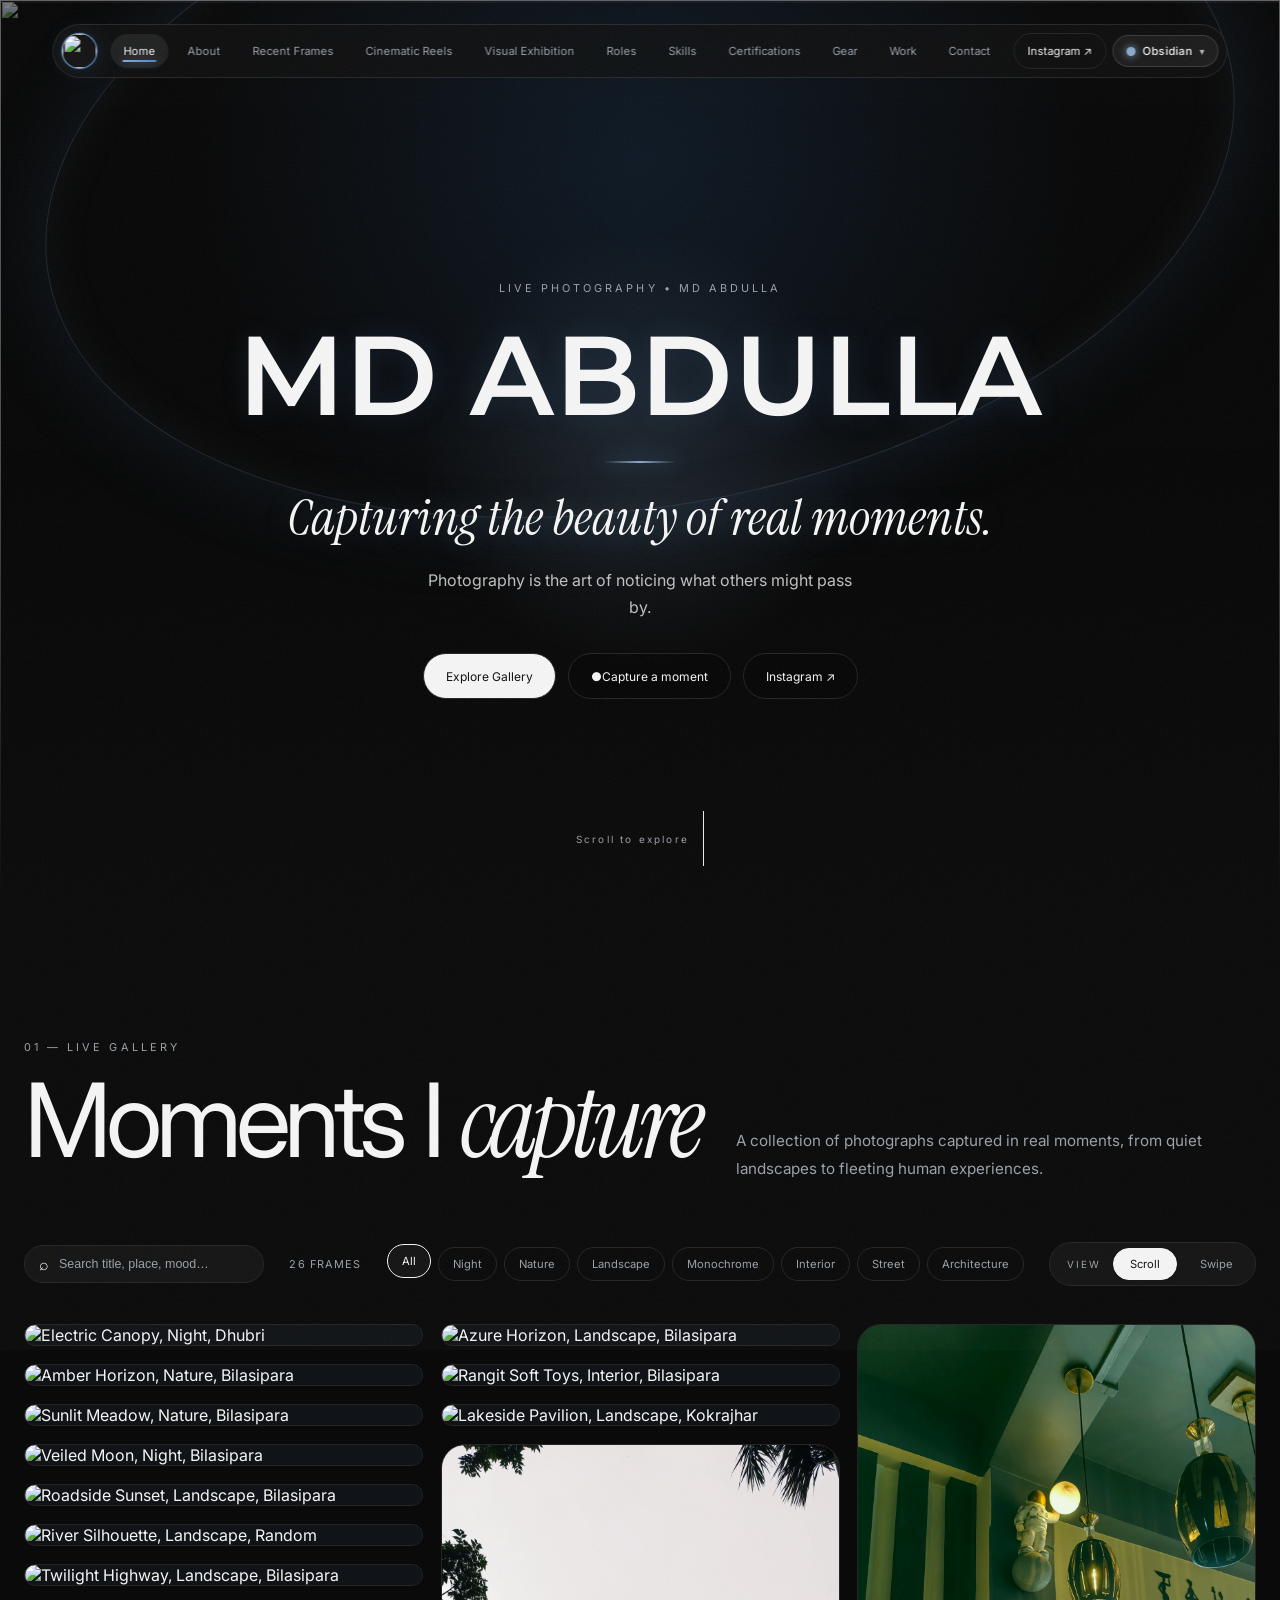
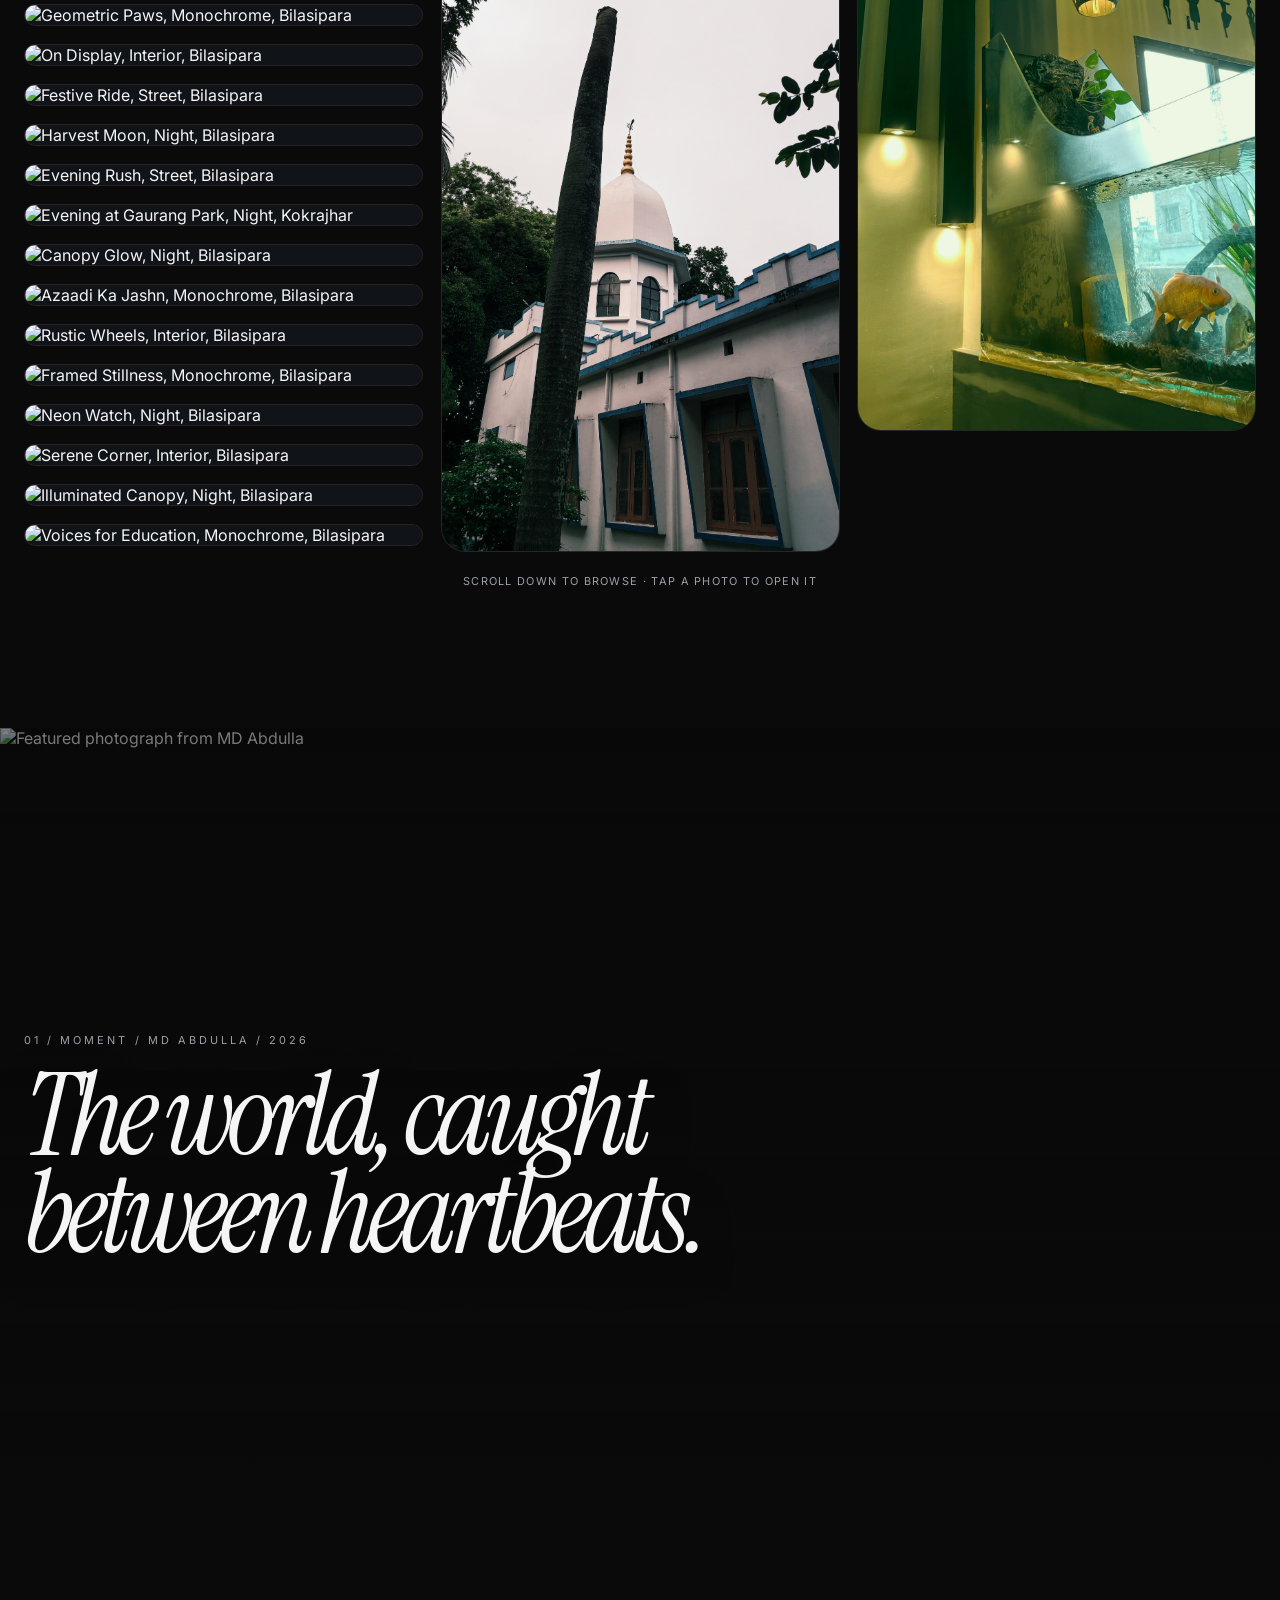
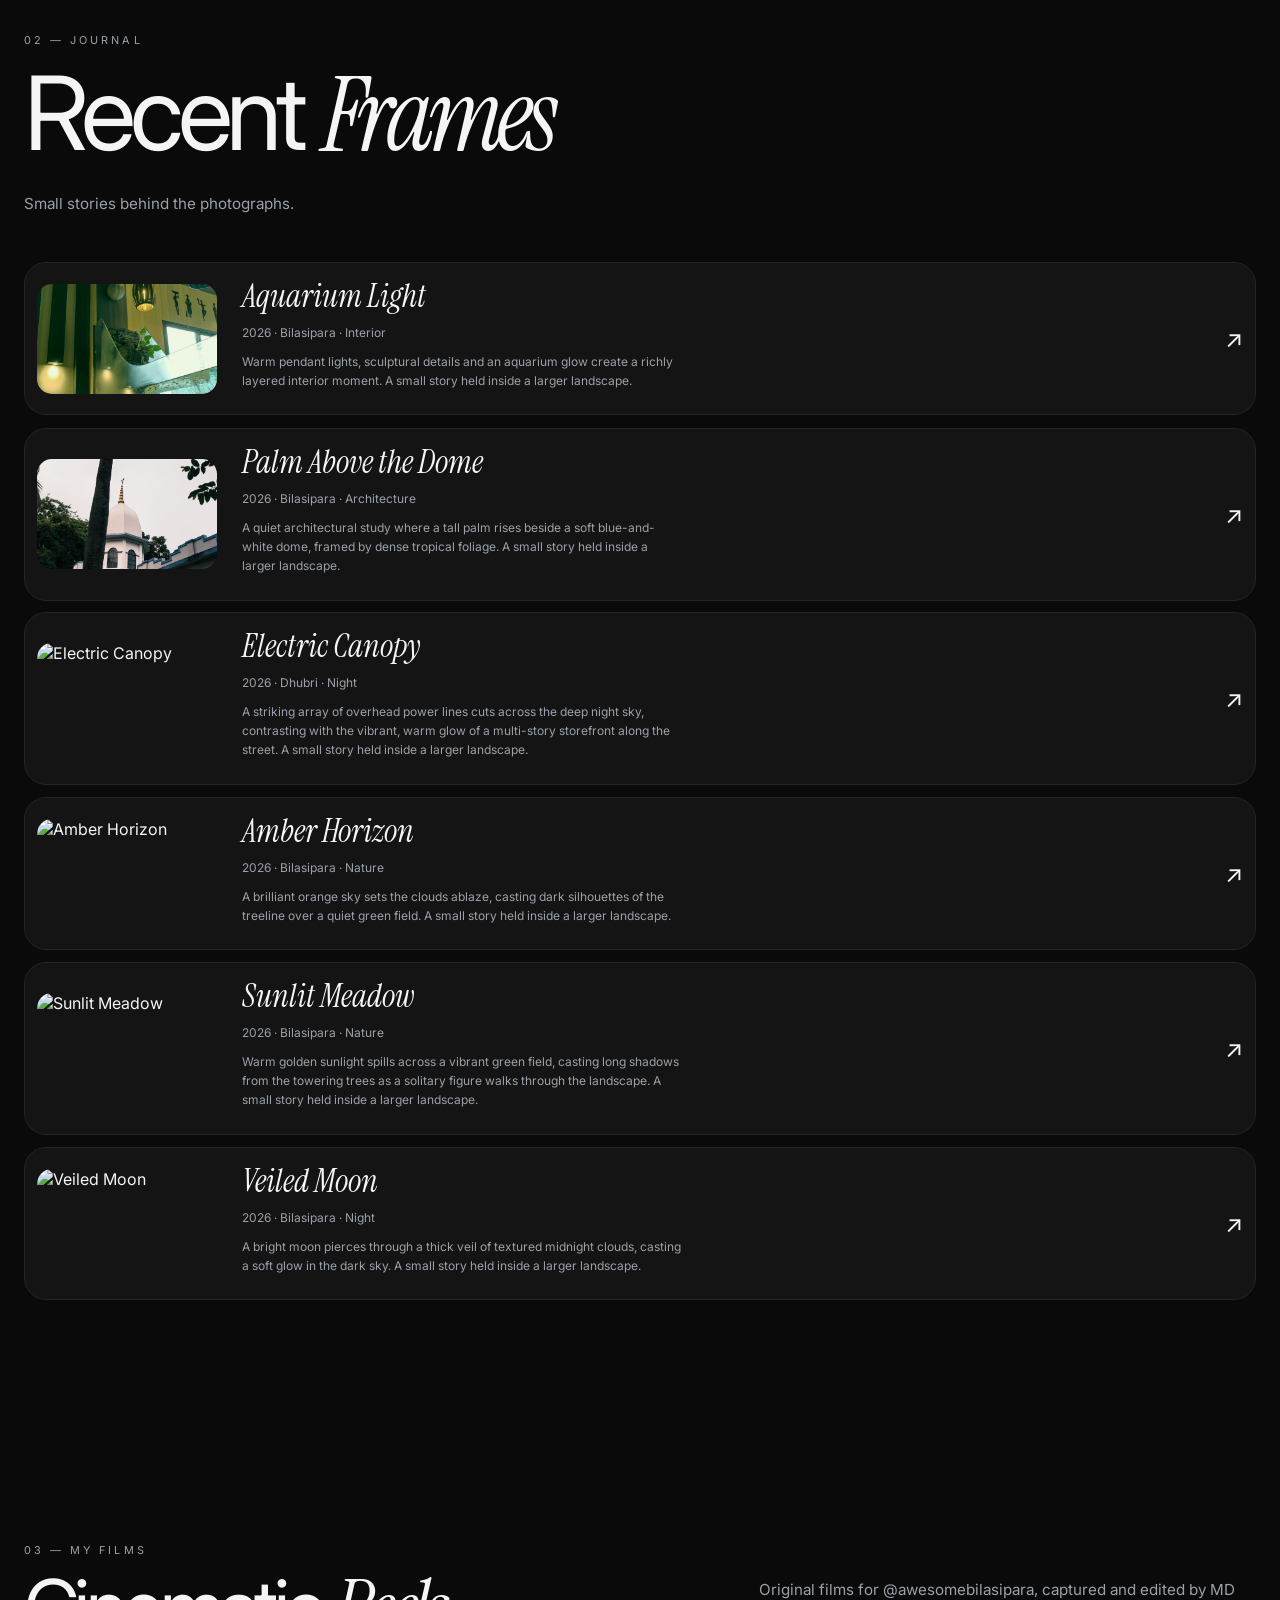
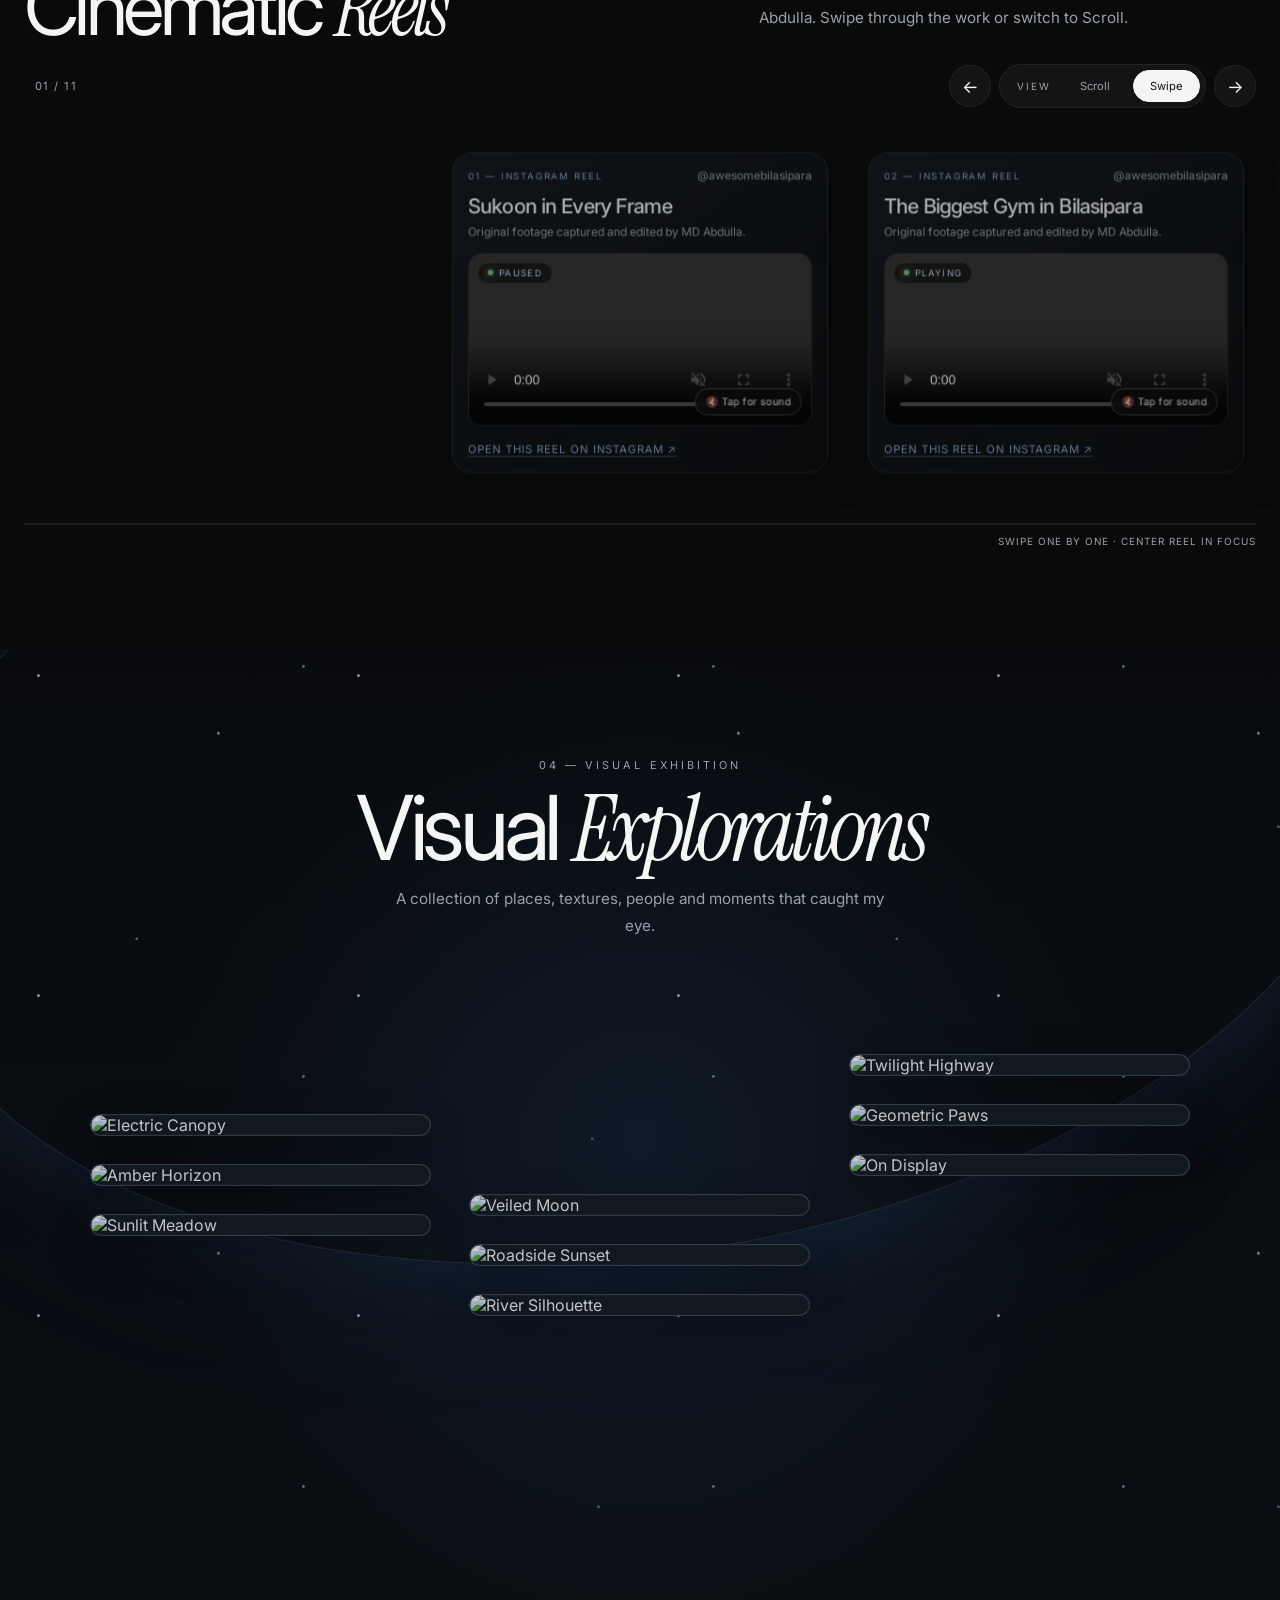
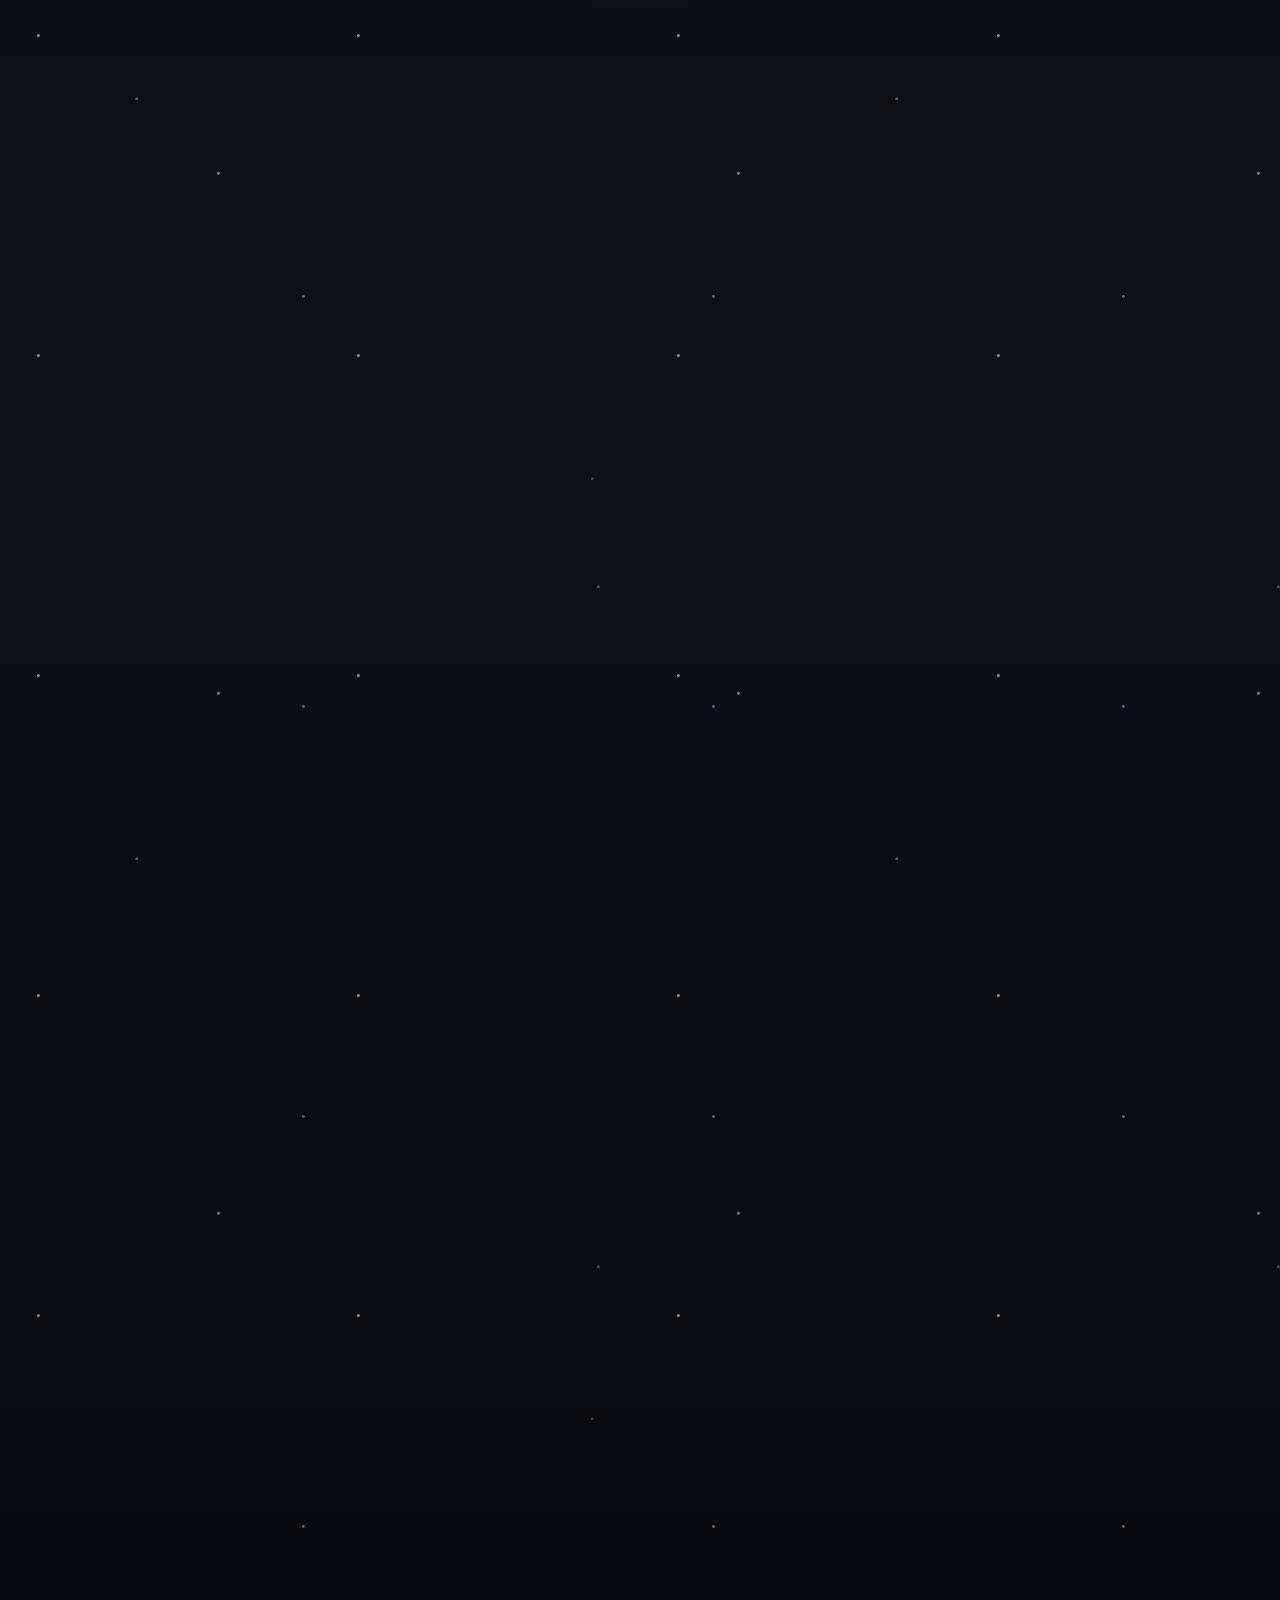
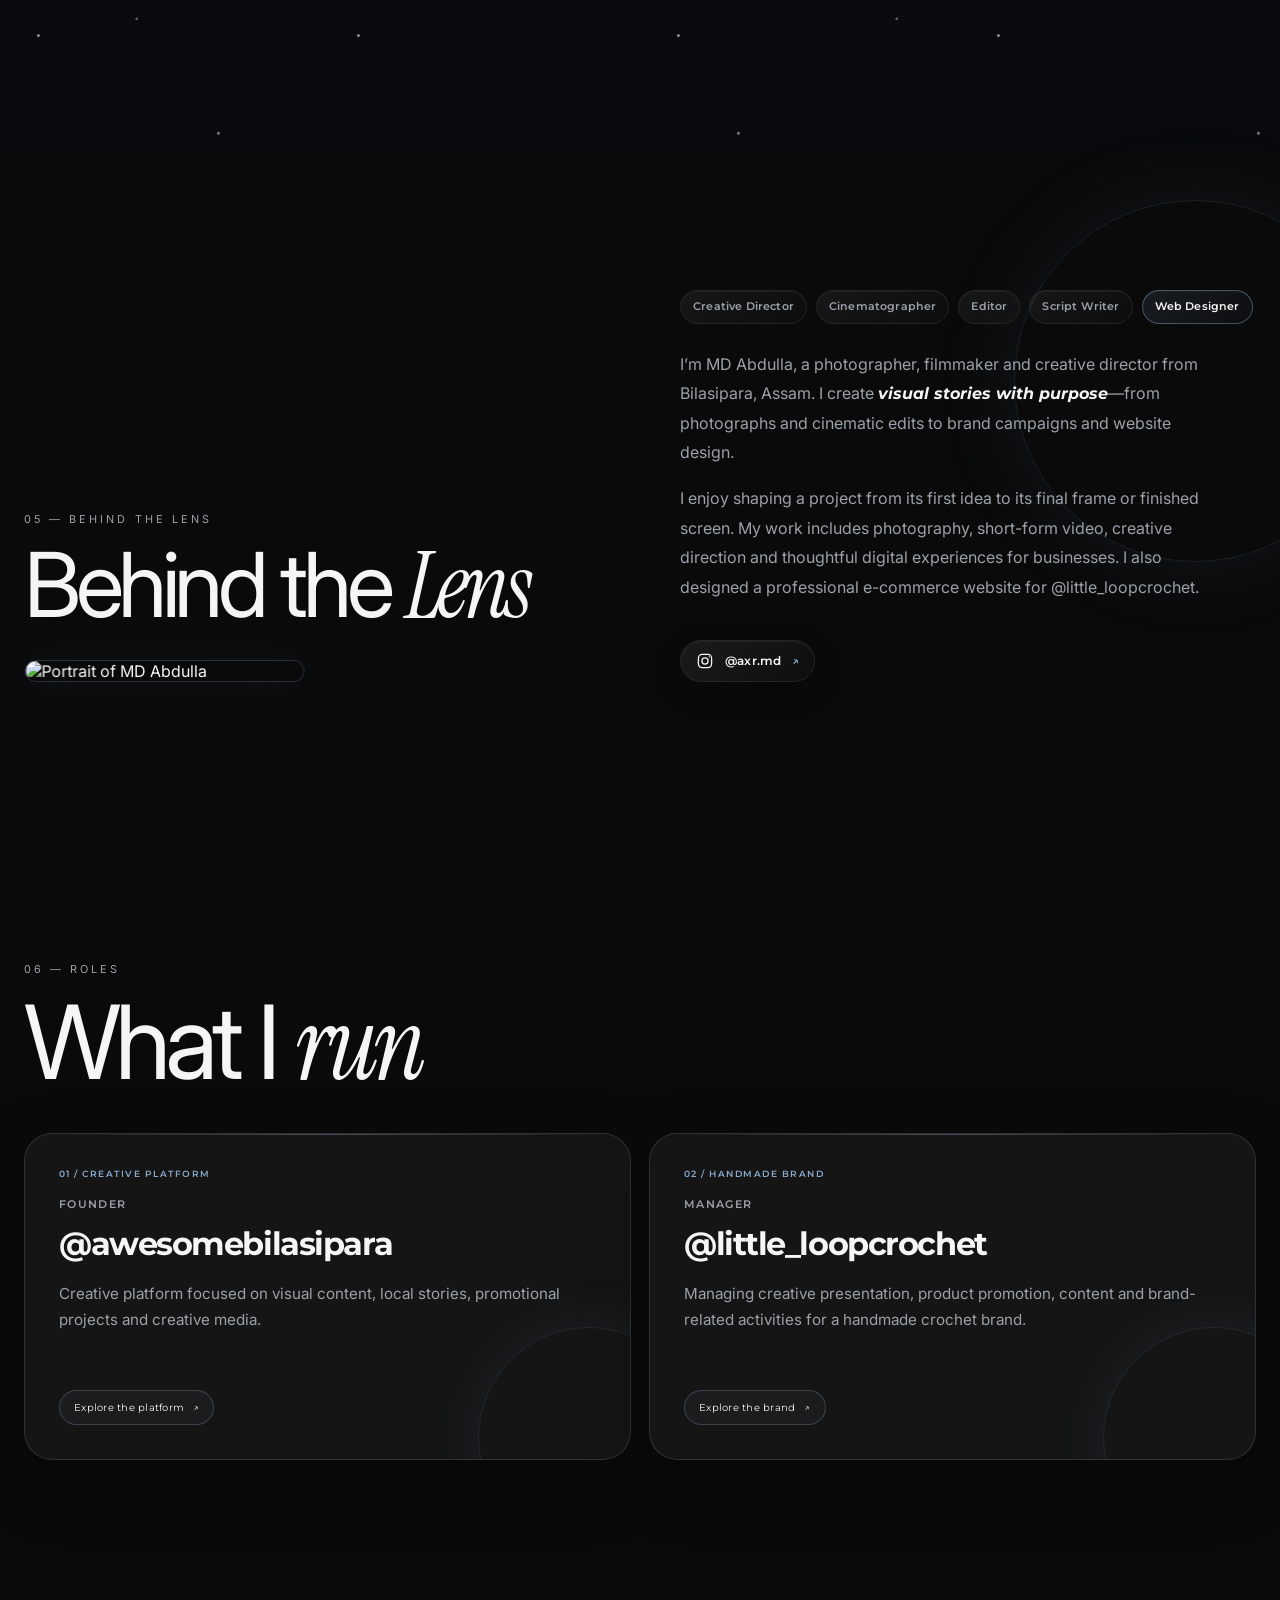
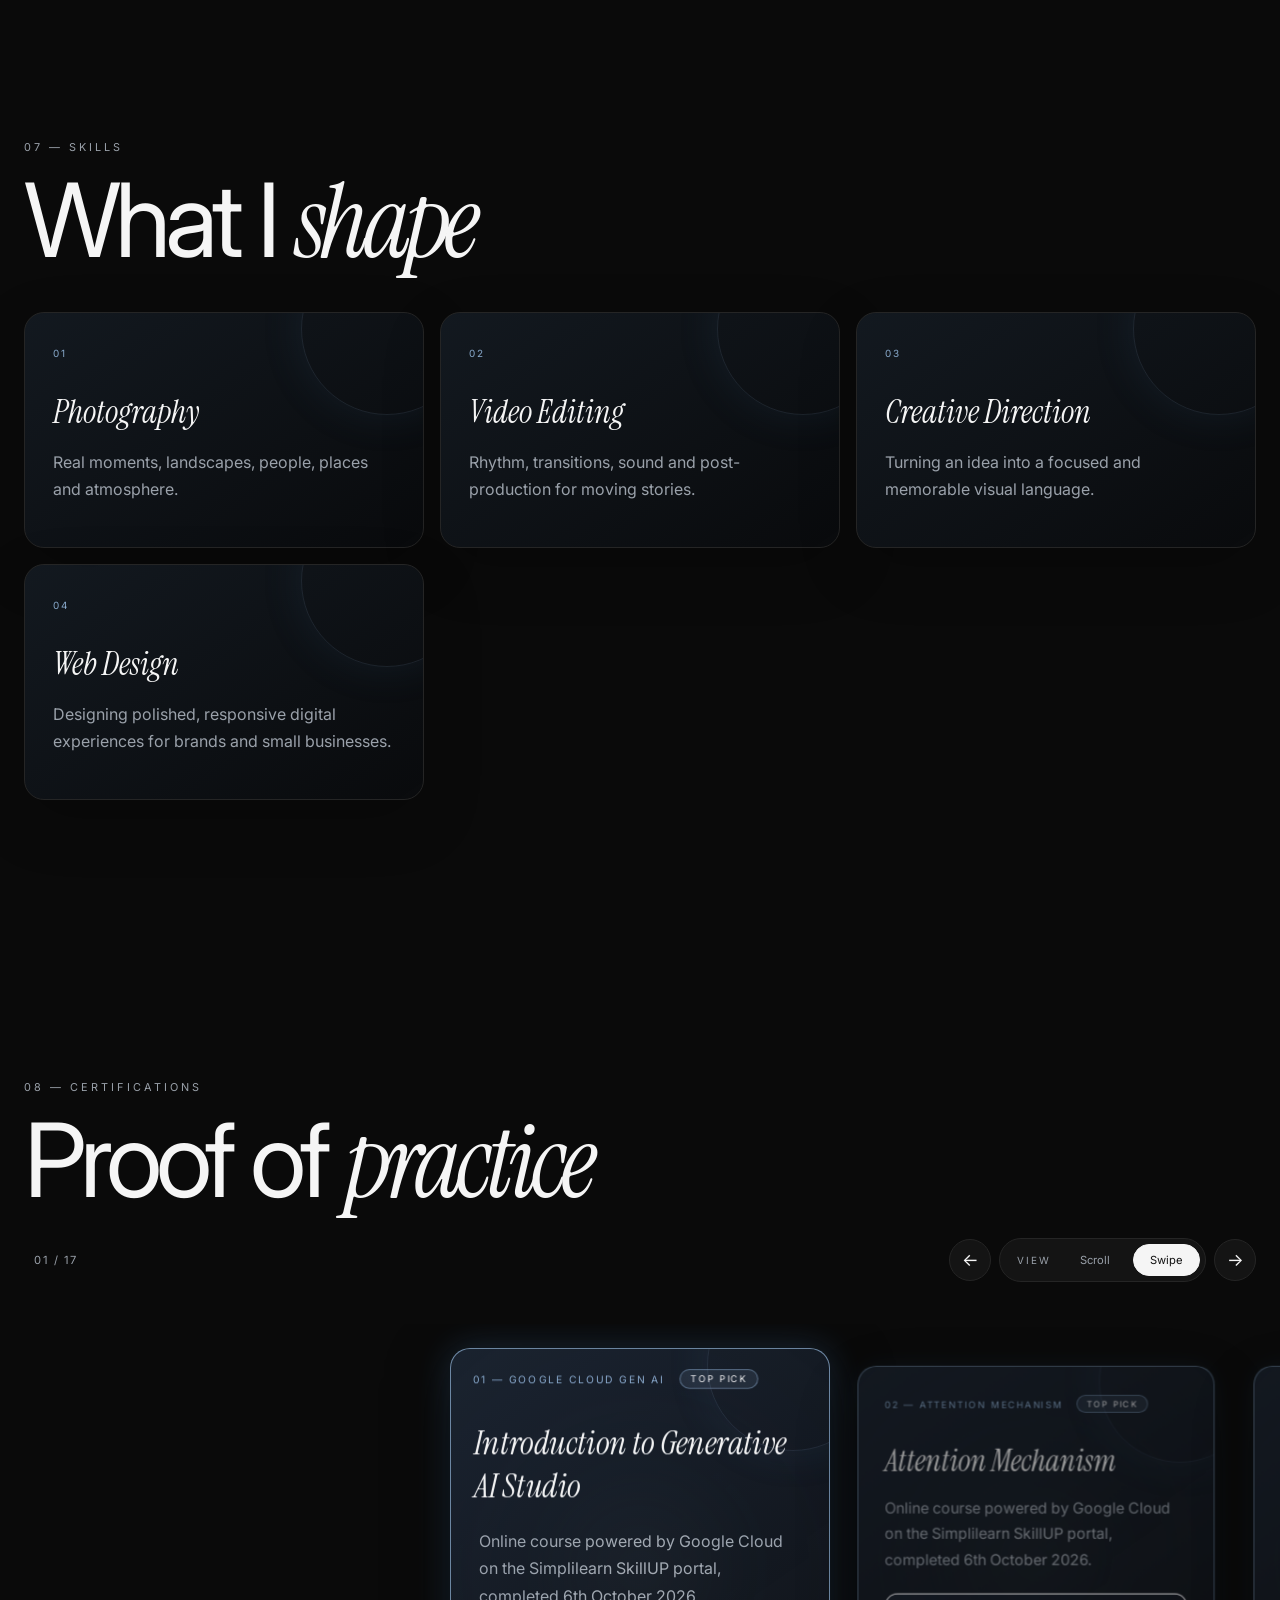
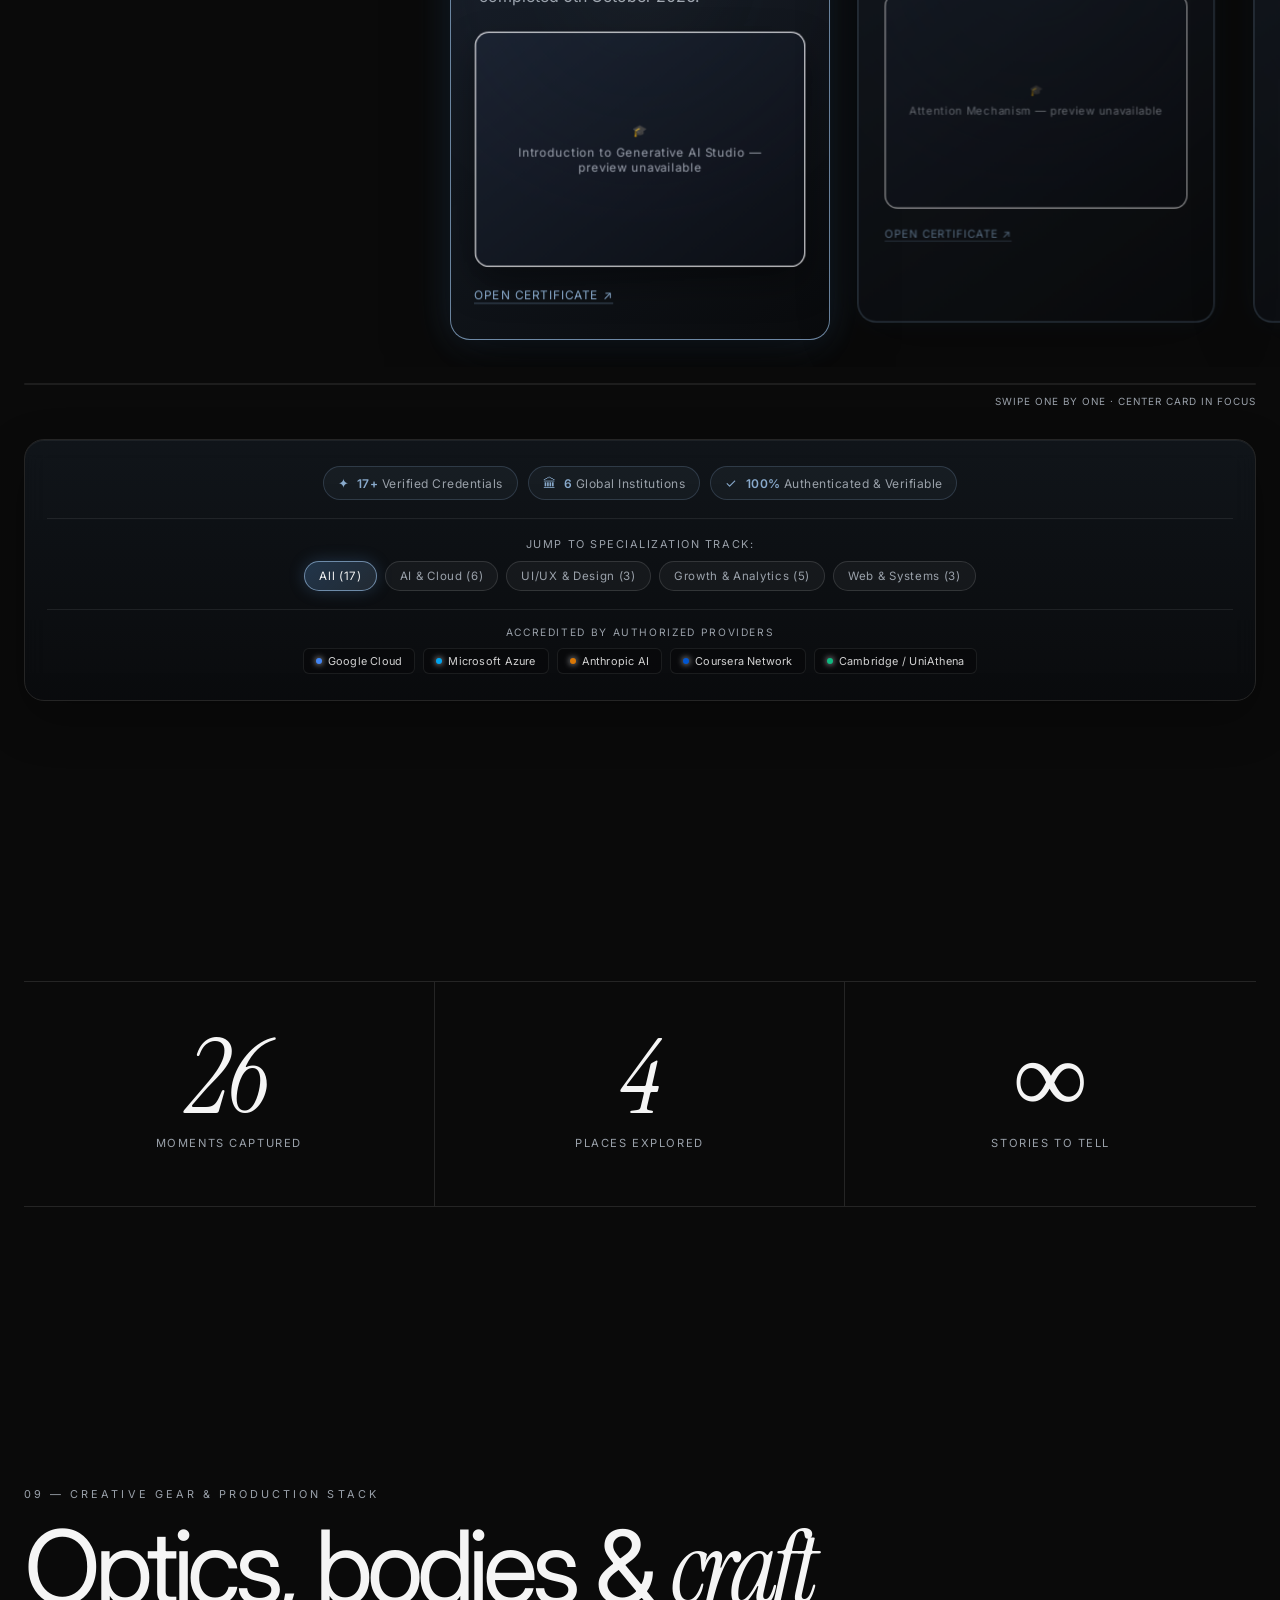
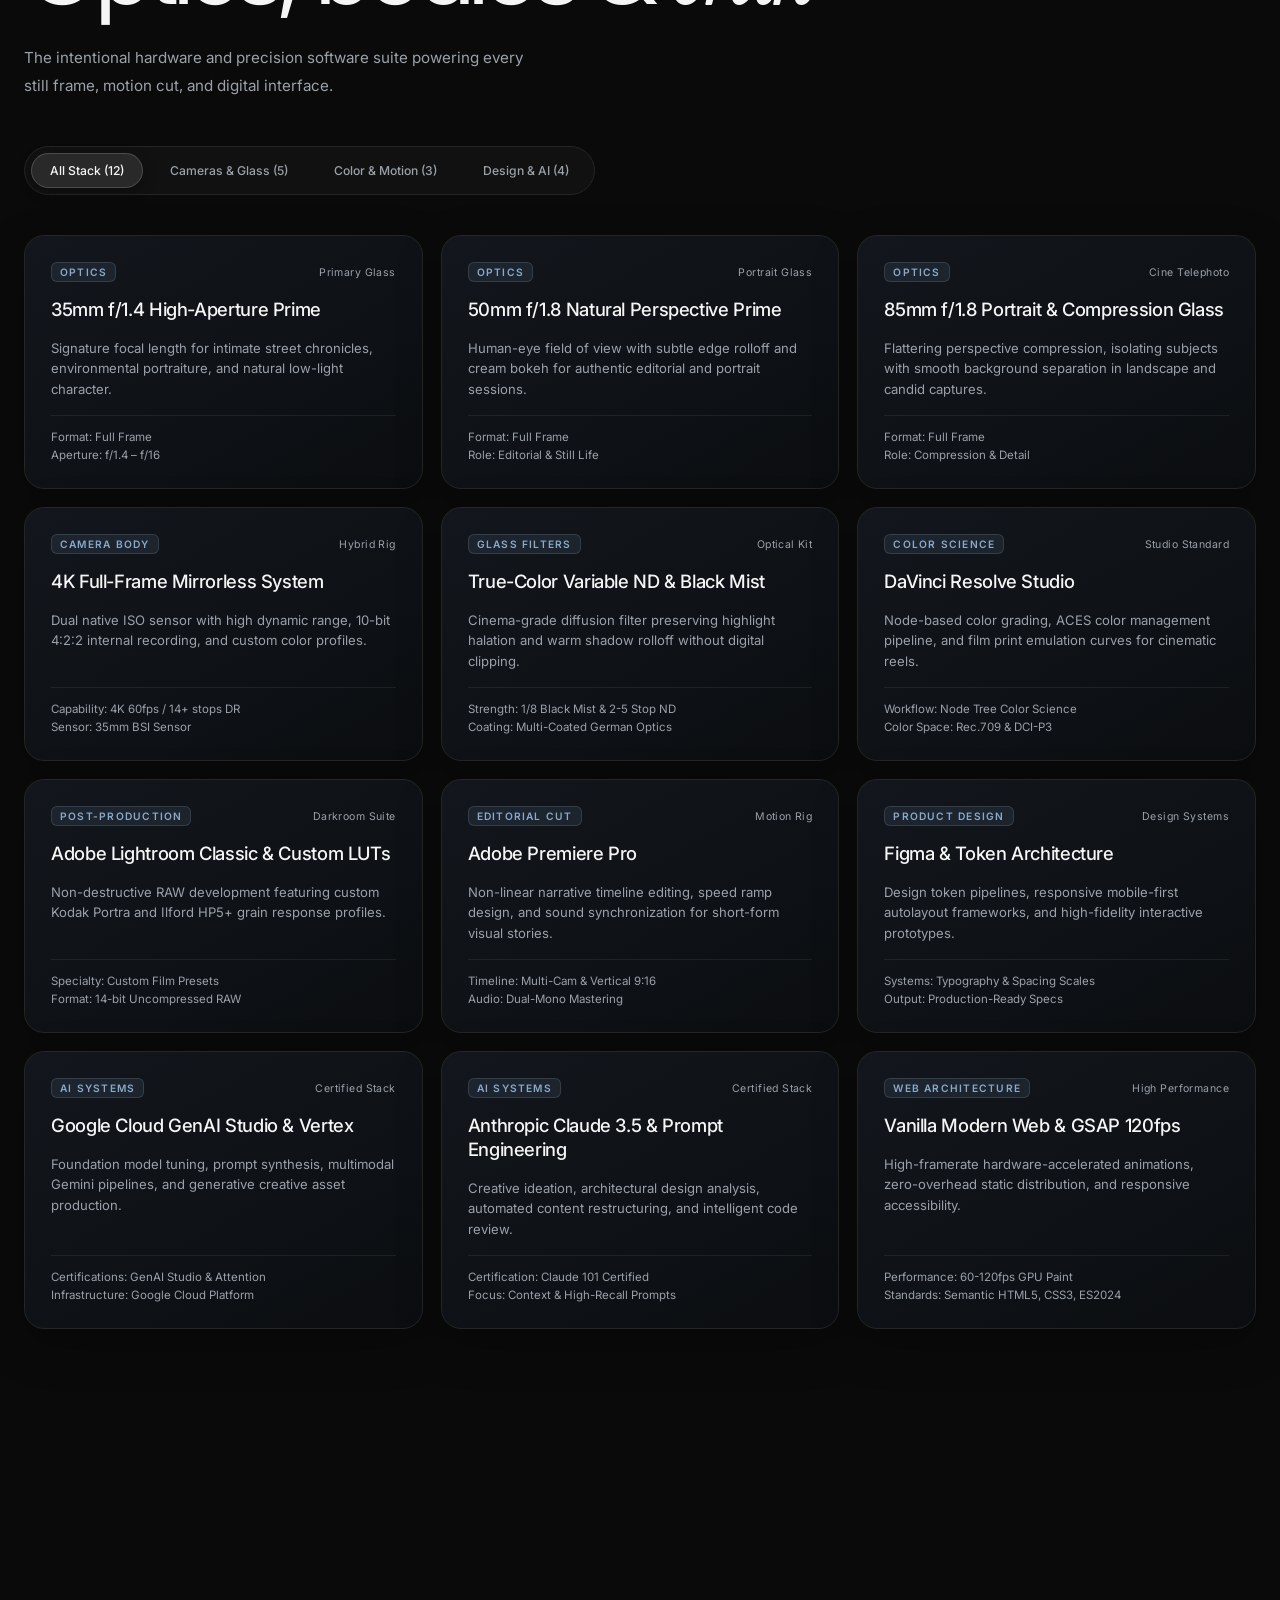
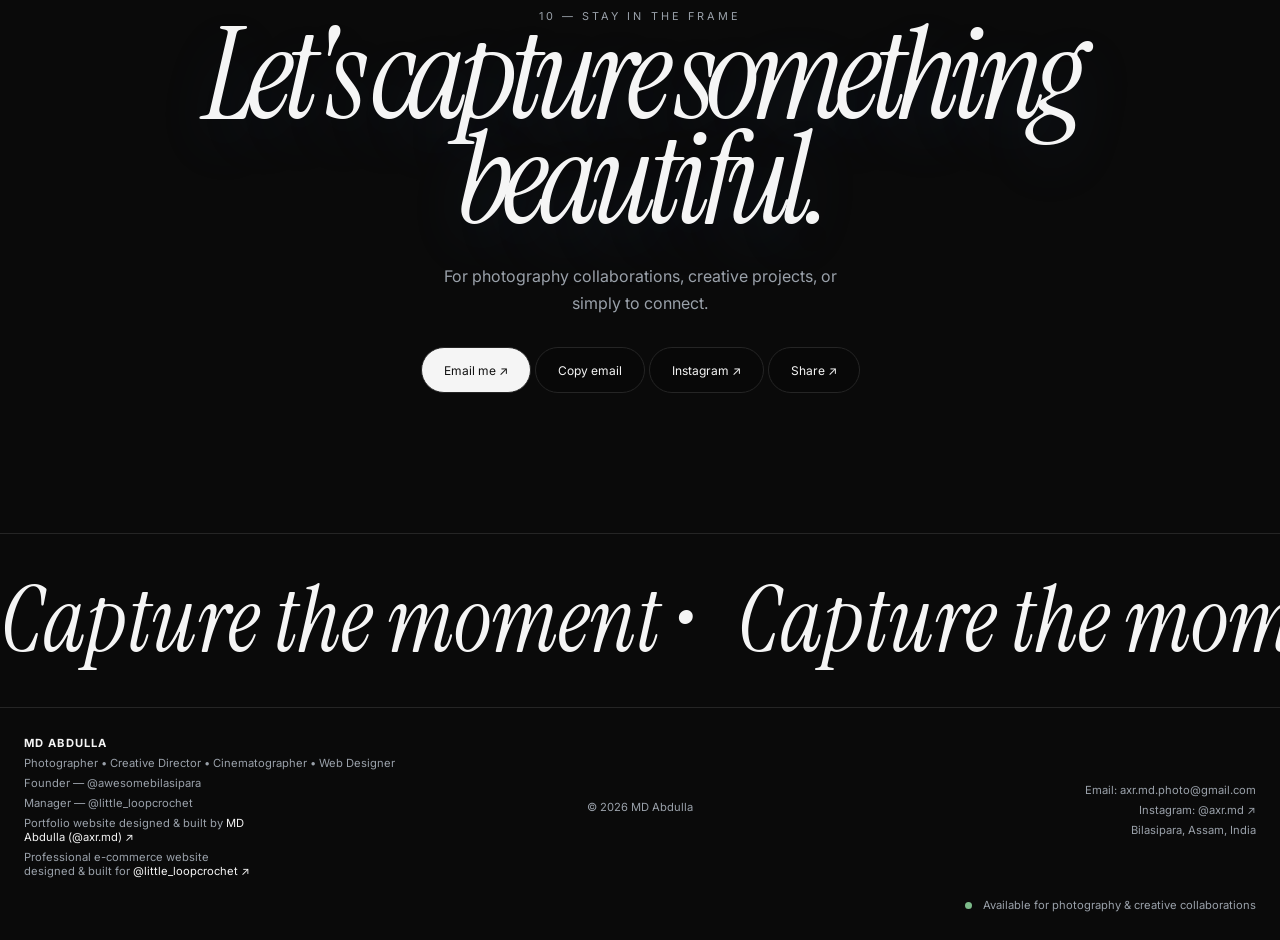
==== index.html @ 183b86d4 "Fix certificate modal: restore 3 broken image URLs, add graceful fallback, prevent arrow overlap" ====
<!doctype html>
<html lang="en">
  <head>
    <meta charset="UTF-8" />
    <meta name="viewport" content="width=device-width, initial-scale=1.0, viewport-fit=cover" />
    <title>MD ABDULLA — Photography &amp; Digital Design</title>
    <link rel="icon" href="[data-uri]" type="image/x-icon" />
    <link rel="icon" href="data:image/svg+xml,%3Csvg%20xmlns%3D%22http%3A%2F%2Fwww.w3.org%2F2000%2Fsvg%22%20viewBox%3D%220%200%2064%2064%22%3E%3Crect%20width%3D%2264%22%20height%3D%2264%22%20rx%3D%2232%22%20fill%3D%22%230a0a0a%22%2F%3E%3Ccircle%20cx%3D%2232%22%20cy%3D%2232%22%20r%3D%2228%22%20fill%3D%22none%22%20stroke%3D%22%2389aacc%22%2F%3E%3Ctext%20x%3D%2232%22%20y%3D%2241%22%20font-size%3D%2225%22%20text-anchor%3D%22middle%22%20fill%3D%22%23f5f5f5%22%20font-family%3D%22Georgia%2Cserif%22%20font-style%3D%22italic%22%3EMA%3C%2Ftext%3E%3C%2Fsvg%3E" type="image/svg+xml" />
    <meta
      name="description"
      content="MD Abdulla is a photographer, filmmaker and website designer from Bilasipara, Assam, creating visual stories and polished digital experiences for brands."
      />
      <meta name="theme-color" content="#0a0a0a" />
      <link rel="canonical" href="https://axrmdphoto.github.io/Portfolioofaxr/" />
      <link rel="manifest" href="site.webmanifest" />
      <meta property="og:url" content="https://axrmdphoto.github.io/Portfolioofaxr/" />
      <meta property="og:title" content="MD ABDULLA — Photography &amp; Digital Design" />
      <meta
        property="og:description"
        content="Photography, filmmaking, brand storytelling and thoughtful website design by MD Abdulla."
        />
        <meta property="og:type" content="website" />
        <meta property="og:image" content="https://i.supaimg.com/8e0923ed-9bb9-4654-8b98-67c158f6c70c/61c9fbee-786a-4a2a-b5f1-78ffd3ecf1db.png" />
        <meta name="twitter:card" content="summary_large_image" />
        <meta name="twitter:title" content="MD Abdulla — Photography &amp; Digital Design" />
        <meta
          name="twitter:description"
          content="Photography, filmmaking, brand storytelling and thoughtful website design by MD Abdulla."
          />
          <meta name="twitter:image" content="https://i.supaimg.com/8e0923ed-9bb9-4654-8b98-67c158f6c70c/61c9fbee-786a-4a2a-b5f1-78ffd3ecf1db.png" />
          <link rel="preconnect" href="https://fonts.googleapis.com" />
          <link rel="preconnect" href="https://fonts.gstatic.com" crossorigin />
          <link
            href="https://fonts.googleapis.com/css2?family=Instrument+Serif:ital@0;1&family=Inter:wght@300;400;500;600;700&family=Montserrat:ital,wght@0,600;0,700;1,600;1,700&display=swap"
            rel="stylesheet"
            />
          <link rel="preload" href="assets/fonts/Montserrat-SemiBold.otf" as="font" type="font/otf" crossorigin />
<style>
@font-face {
  font-family: "Montserrat";
  src: url("assets/fonts/Montserrat-SemiBold.otf") format("opentype");
  font-style: normal;
  font-weight: 600;
  font-display: swap;
}

:root {
      --bg: #0a0a0a;
      --surface: #141414;
      --surface-2: #1c1c1c;
      --text: #f5f5f5;
      --muted: #9aa1aa;
      --stroke: #252525;
      --accent-1: #89aacc;
      --accent-2: #4e85bf;
      --green: #7cba89;
      --serif: "Instrument Serif", Georgia, serif;
      --sans: "Inter", Arial, sans-serif;
      --ease: cubic-bezier(.22, .8, .25, 1);
    }

    /* Atmospheric Film Mood Palettes */
    html[data-theme="golden-hour"] {
      --bg: #0d0c0a;
      --surface: #181512;
      --surface-2: #231f1a;
      --text: #f7f3ec;
      --muted: #aa9f92;
      --stroke: #332b21;
      --accent-1: #e2a866;
      --accent-2: #c57e38;
      --green: #8cb87c;
    }

    html[data-theme="nordic-slate"] {
      --bg: #0a0e14;
      --surface: #121922;
      --surface-2: #192330;
      --text: #f0f4f8;
      --muted: #889bb0;
      --stroke: #212c3d;
      --accent-1: #7db4db;
      --accent-2: #458ab8;
      --green: #6fbfa0;
    }

    html[data-theme="tokyo-emerald"] {
      --bg: #080d0b;
      --surface: #101915;
      --surface-2: #16241e;
      --text: #eef7f2;
      --muted: #87a396;
      --stroke: #1f332a;
      --accent-1: #5ac59b;
      --accent-2: #2e9b72;
      --green: #5ac59b;
    }

    * {
      box-sizing: border-box;
    }

    html {
      scroll-behavior: smooth;
      background: var(--bg);
      width: 100%;
      min-height: 100%;
      overflow-x: clip;
    }

    body {
      margin: 0;
      overflow-x: clip;
      width: 100%;
      min-height: 100svh;
      background: var(--bg);
      color: var(--text);
      font-family: var(--sans);
      font-weight: 400;
      opacity: 0;
      transition: opacity 1s var(--ease);
    }

    main {
      width: 100%;
      min-width: 100%;
    }

    body.page-ready {
      opacity: 1;
    }

    body.modal-open {
      overflow: hidden;
    }

    a {
      color: inherit;
      text-decoration: none;
    }

    button {
      -webkit-appearance: none;
      appearance: none;
      background: transparent;
      border: none;
      color: inherit;
      font: inherit;
      cursor: pointer;
    }

    img,
    video {
      display: block;
      max-width: 100%;
    }

    .container {
      width: min(1240px, calc(100% - 48px));
      margin-inline: auto;
    }

    .section {
      position: relative;
      padding: 140px 0;
    }

    section[id] {
      scroll-margin-top: 96px;
    }

    .eyebrow {
      color: var(--muted);
      font-size: .68rem;
      letter-spacing: .28em;
      text-transform: uppercase;
    }

    .serif {
      font-family: var(--serif);
      font-style: italic;
      font-weight: 400;
    }

    .section-title {
      max-width: 850px;
      margin: 20px 0 28px;
      font-size: clamp(3.4rem, 8vw, 8rem);
      font-weight: 400;
      letter-spacing: -.06em;
      line-height: .9;
    }

    .section-copy {
      max-width: 520px;
      color: var(--muted);
      font-size: .95rem;
      line-height: 1.8;
    }

    .accent-gradient {
      background: linear-gradient(90deg, var(--accent-1), var(--accent-2));
    }

    .skip-link {
      position: fixed;
      z-index: 10000;
      top: 15px;
      left: 15px;
      padding: 12px 16px;
      border-radius: 999px;
      background: var(--text);
      color: #111;
      transform: translateY(-150%);
      transition: transform .3s ease;
    }

    .skip-link:focus {
      transform: translateY(0);
    }

    /* Cursor effect */

    .cursor-glow {
      position: fixed;
      top: 0;
      left: 0;
      z-index: 9998;
      width: 180px;
      height: 180px;
      margin: -90px 0 0 -90px;
      border-radius: 50%;
      pointer-events: none;
      background: radial-gradient(
        circle,
        rgba(137, 170, 204, .18),
        transparent 68%
      );
      will-change: transform;
      mix-blend-mode: screen;
      opacity: 0;
      transform: translate3d(-200px, -200px, 0);
      transition: opacity .4s ease, width .35s var(--ease), height .35s var(--ease), margin .35s var(--ease), background .35s ease;
    }

    .cursor-glow.is-hover {
      width: 250px;
      height: 250px;
      margin: -125px 0 0 -125px;
      background: radial-gradient(
        circle,
        rgba(137, 170, 204, .28),
        rgba(78, 133, 191, .12) 45%,
        transparent 68%
      );
    }

    body.page-ready .cursor-glow {
      opacity: 1;
    }

    /* Loader */

    .loading-screen {
      position: fixed;
      inset: 0;
      z-index: 9999;
      display: flex;
      flex-direction: column;
      justify-content: space-between;
      padding: 34px;
      background: var(--bg);
      transition: opacity .8s var(--ease), visibility .8s;
    }

    .loading-screen.is-hidden {
      opacity: 0;
      visibility: hidden;
      pointer-events: none;
    }

    .loading-word {
      position: absolute;
      top: 50%;
      left: 50%;
      font-family: var(--serif);
      font-size: clamp(3rem, 8vw, 8rem);
      font-style: italic;
      transform: translate(-50%, -50%);
    }

    .loading-number {
      align-self: flex-end;
      font-family: var(--serif);
      font-size: clamp(4rem, 12vw, 10rem);
      line-height: .8;
    }

    .loading-bar {
      height: 3px;
      overflow: hidden;
      background: var(--stroke);
    }

    .loading-progress {
      width: 100%;
      height: 100%;
      transform: scaleX(0);
      transform-origin: left;
      box-shadow: 0 0 24px var(--accent-2);
    }

    /* Navigation */

    .nav {
      position: fixed;
      z-index: 100;
      top: 24px;
      left: 50%;
      display: flex;
      align-items: center;
      gap: 6px;
      width: max-content;
      max-width: calc(100% - 28px);
      padding: 8px;
      border: 1px solid rgba(255,255,255,.1);
      border-radius: 999px;
      background: rgba(18,18,18,.7);
      backdrop-filter: blur(22px);
      transform: translateX(-50%);
      transition: background .4s ease, box-shadow .4s ease;
    }

    .nav.scrolled {
      background: rgba(18,18,18,.92);
      box-shadow: 0 12px 40px rgba(0,0,0,.3);
    }

    .logo {
      display: grid;
      width: 36px;
      height: 36px;
      margin-right: 7px;
      place-items: center;
      border: 1px solid transparent;
      border-radius: 50%;
      background:
        linear-gradient(var(--surface), var(--surface)) padding-box,
        linear-gradient(135deg, var(--accent-1), var(--accent-2)) border-box;
      box-shadow: 0 0 0 1px rgba(78,133,191,.14), 0 0 24px rgba(78,133,191,.2);
      font-family: var(--serif);
      font-size: 1.1rem;
      font-style: italic;
      transition: transform .3s ease;
    }

    .logo:hover {
      transform: scale(1.1) rotate(8deg);
    }

    .nav-link,
    .nav-instagram {
      padding: 10px 13px;
      border-radius: 999px;
      color: var(--muted);
      font-size: .7rem;
      transition: color .3s ease, background .3s ease;
    }

    .nav-link:hover,
    .nav-link.active,
    .nav-instagram:hover {
      color: var(--text);
      background: rgba(255,255,255,.08);
    }

    .nav-instagram {
      margin-left: 4px;
      border: 1px solid var(--stroke);
      color: var(--text);
    }

    .menu-button {
      display: none;
      border: 0;
      background: transparent;
      font-size: 1.3rem;
    }

    /* Hero */

    .hero {
      position: relative;
      width: 100%;
      min-width: 100%;
      min-height: 100svh;
      display: grid;
      place-items: center;
      overflow: hidden;
      isolation: isolate;
    }

    .hero::before {
      position: absolute;
      z-index: 1;
      inset: 0;
      content: "";
      pointer-events: none;
      background:
        radial-gradient(
          circle at var(--mouse-x, 50%) var(--mouse-y, 50%),
          rgba(137,170,204,.15),
          transparent 28%
        );
    }

    .hero::after {
      position: absolute;
      z-index: 1;
      top: -18%;
      left: 50%;
      width: min(120vw, 1200px);
      aspect-ratio: 1.8;
      content: "";
      pointer-events: none;
      border: 1px solid rgba(137,170,204,.2);
      border-radius: 50%;
      box-shadow: 0 0 90px rgba(78,133,191,.14), inset 0 0 50px rgba(137,170,204,.07);
      transform: translateX(-50%) rotate(-10deg);
      animation: hero-orbit-breathe 12s ease-in-out infinite;
    }

    @keyframes hero-orbit-breathe {
      0%, 100% { opacity: .58; transform: translateX(-50%) rotate(-10deg) scale(.98); }
      50% { opacity: .9; transform: translateX(-50%) rotate(-7deg) scale(1.02); }
    }

    .hero-video,
    .hero-image,
    .hero-overlay {
      position: absolute;
      inset: 0;
      width: 100%;
      max-width: none;
      min-width: 100%;
      height: 100%;
    }

    .hero-image {
      z-index: 0;
      object-fit: cover;
      filter: brightness(.62) saturate(.86);
    }

    .hero-video {
      z-index: 1;
      object-fit: cover;
      filter: brightness(.65) saturate(.82);
      transform: scale(1.08);
      will-change: transform;
    }

    .hero-overlay {
      background:
        radial-gradient(circle at 50% 18%, rgba(40,92,150,.2), transparent 46%),
        linear-gradient(
          180deg,
          rgba(0,0,0,.22),
          rgba(0,0,0,.35) 50%,
          var(--bg) 100%
        );
    }

    .hero-content {
      position: relative;
      z-index: 2;
      width: min(1000px, calc(100% - 48px));
      padding-top: 80px;
      perspective: 1000px;
      text-align: center;
    }

    .hero-title {
      margin: 22px 0;
      font-family: "Montserrat", var(--sans);
      font-size: clamp(3rem, 10vw, 7rem);
      font-style: normal;
      font-weight: 600;
      letter-spacing: .005em;
      line-height: 1.05;
      text-shadow: 0 0 28px rgba(78,133,191,.16);
    }

    .hero-title::after {
      display: block;
      width: 74px;
      height: 2px;
      margin: 26px auto 0;
      content: "";
      border-radius: 999px;
      background: linear-gradient(90deg, transparent, var(--accent-1), transparent);
      box-shadow: 0 0 18px rgba(78,133,191,.72);
    }

    .hero-tagline {
      margin: 0 auto 16px;
      font-family: var(--serif);
      font-size: clamp(1.8rem, 4vw, 3.4rem);
      font-style: italic;
      text-shadow: 0 0 30px rgba(137,170,204,.22);
    }

    .hero-description {
      max-width: 430px;
      margin: 0 auto 32px;
      color: #c0c0c0;
      line-height: 1.7;
    }

    .hero-animate {
      will-change: transform, opacity, filter;
    }

    .actions {
      display: flex;
      justify-content: center;
      gap: 12px;
      flex-wrap: wrap;
    }

    .button {
      position: relative;
      display: inline-flex;
      align-items: center;
      justify-content: center;
      min-height: 46px;
      overflow: hidden;
      isolation: isolate;
      padding: 0 22px;
      border: 1px solid var(--stroke);
      border-radius: 999px;
      font-size: .75rem;
      transition:
        transform .3s ease,
        background .3s ease,
        border-color .3s ease,
        box-shadow .3s ease;
    }

    .button::before {
      position: absolute;
      z-index: -1;
      inset: 0;
      content: "";
      background: linear-gradient(
        110deg,
        transparent 20%,
        rgba(255,255,255,.35) 50%,
        transparent 80%
      );
      transform: translateX(-130%);
      transition: transform .7s var(--ease);
    }

    .button:hover::before {
      transform: translateX(130%);
    }

    .button:hover {
      transform: translateY(-3px);
      border-color: var(--accent-1);
    }

    .button-primary {
      color: #111;
      background: var(--text);
    }

    .button-primary:hover {
      box-shadow: 0 0 35px rgba(137,170,204,.3);
    }

    .button-secondary {
      background: rgba(0,0,0,.2);
    }

    .scroll-indicator {
      position: absolute;
      z-index: 2;
      bottom: 34px;
      left: 50%;
      display: flex;
      align-items: center;
      gap: 14px;
      color: var(--muted);
      font-size: .62rem;
      letter-spacing: .22em;
      transform: translateX(-50%);
    }

    .scroll-line {
      position: relative;
      width: 1px;
      height: 55px;
      overflow: hidden;
      background: rgba(255,255,255,.25);
    }

    .scroll-line::after {
      position: absolute;
      inset: 0;
      content: "";
      background: var(--text);
      animation: scroll-down 1.5s ease-in-out infinite;
    }

    @keyframes scroll-down {
      from {
        transform: translateY(-100%);
      }

      to {
        transform: translateY(200%);
      }
    }

    /* Gallery */

    .gallery-header {
      display: flex;
      align-items: end;
      justify-content: space-between;
      gap: 30px;
      margin-bottom: 45px;
    }

    .gallery-toolbar {
      display: flex;
      align-items: center;
      justify-content: space-between;
      gap: 18px;
      flex-wrap: wrap;
      margin-bottom: 38px;
    }

    .filters {
      display: flex;
      flex-wrap: wrap;
      gap: 7px;
    }

    .gallery-mode {
      display: flex;
      align-items: center;
      gap: 6px;
      padding: 5px;
      border: 1px solid var(--stroke);
      border-radius: 999px;
      background: var(--surface);
    }

    .gallery-mode-label {
      padding-inline: 12px 6px;
      color: var(--muted);
      font-size: .62rem;
      letter-spacing: .2em;
      text-transform: uppercase;
    }

    .mode-button {
      padding: 8px 16px;
      border: 1px solid transparent;
      border-radius: 999px;
      background: transparent;
      color: var(--muted);
      font-size: .7rem;
      transition: color .3s ease, background .3s ease, border-color .3s ease;
    }

    .mode-button:hover {
      color: var(--text);
    }

    .mode-button.active {
      border-color: var(--text);
      background: var(--text);
      color: #111;
    }

    .gallery-hint {
      margin: 22px 0 0;
      color: var(--muted);
      font-size: .68rem;
      letter-spacing: .12em;
      text-align: center;
      text-transform: uppercase;
    }

    /* Swipe mode: horizontal snap track */
    .gallery-grid.swipe-mode {
      display: flex;
      gap: 14px;
      margin-inline: calc(50% - 50vw);
      padding-inline: max(24px, calc(50vw - 50%));
      padding-bottom: 8px;
      overflow-x: auto;
      overscroll-behavior-x: contain;
      scroll-snap-type: x mandatory;
      scrollbar-width: none;
    }

    .gallery-grid.swipe-mode::-webkit-scrollbar {
      display: none;
    }

    .gallery-grid.swipe-mode .photo-card {
      flex: 0 0 auto;
      width: min(72vw, 460px);
      margin-bottom: 0;
      scroll-snap-align: center;
    }

    .gallery-grid.swipe-mode .photo-card img {
      height: min(66vh, 600px);
      object-fit: cover;
    }

    .filter {
      padding: 9px 14px;
      border: 1px solid var(--stroke);
      border-radius: 999px;
      background: transparent;
      color: var(--muted);
      font-size: .7rem;
      transition: .3s ease;
    }

    .filter:hover,
    .filter.active {
      border-color: var(--text);
      color: var(--text);
      background: var(--surface);
      transform: translateY(-3px);
    }

    .gallery-grid {
      columns: 3 280px;
      column-gap: 18px;
    }

    .photo-card {
      position: relative;
      isolation: isolate;
      break-inside: avoid;
      margin-bottom: 18px;
      overflow: hidden;
      border: 1px solid var(--stroke);
      border-radius: 24px;
      background: var(--surface);
      cursor: pointer;
      transform-style: preserve-3d;
      transition:
        transform .5s var(--ease),
        border-color .4s ease,
        box-shadow .4s ease;
      will-change: transform;
    }

    .photo-card::before {
      position: absolute;
      z-index: 1;
      inset: 0;
      content: "";
      pointer-events: none;
      background:
        radial-gradient(
          circle at var(--spot-x, 50%) var(--spot-y, 50%),
          rgba(255,255,255,.2),
          transparent 34%
        ),
        linear-gradient(145deg, rgba(255,255,255,.1), transparent 38%);
      mix-blend-mode: screen;
      opacity: 0;
      transition: opacity .45s var(--ease);
    }

    .photo-card::after {
      position: absolute;
      z-index: 1;
      inset: 0;
      content: "";
      pointer-events: none;
      background:
        linear-gradient(
          115deg,
          transparent 25%,
          rgba(255,255,255,.18) 45%,
          transparent 65%
        );
      transform: translateX(-130%);
      transition: transform .8s var(--ease);
    }

    .photo-card:hover {
      border-color: rgba(137,170,204,.65);
      box-shadow: 0 20px 70px rgba(0,0,0,.4);
    }

    .photo-card:hover::after {
      transform: translateX(130%);
    }

    .photo-card:hover::before {
      opacity: 1;
    }

    .photo-card img {
      width: 100%;
      height: auto;
      transition: transform .8s var(--ease), filter .8s ease;
      will-change: transform;
    }

    .photo-card:hover img {
      transform: scale(1.05);
      filter: brightness(.68);
    }

    .photo-info {
      position: absolute;
      z-index: 2;
      inset: auto 0 0;
      padding: 25px 20px 20px;
      background: linear-gradient(transparent, rgba(0,0,0,.9));
      opacity: 0;
      transform: translateY(10px);
      transition: .4s var(--ease);
    }

    .photo-card:hover .photo-info,
    .photo-card:focus-within .photo-info {
      opacity: 1;
      transform: translateY(0);
    }

    .photo-title {
      margin: 0 0 8px;
      font-family: var(--serif);
      font-size: 1.8rem;
      font-style: italic;
    }

    .photo-meta {
      color: #bbb;
      font-size: .65rem;
      letter-spacing: .1em;
      text-transform: uppercase;
    }

    /* Featured */

    .featured {
      min-height: 85svh;
      display: grid;
      align-items: end;
      overflow: hidden;
    }

    .featured-image {
      position: absolute;
      inset: 0;
      width: 100%;
      height: 115%;
      object-fit: cover;
      filter: brightness(.56);
      will-change: transform;
    }

    .featured-overlay {
      position: absolute;
      inset: 0;
      background: linear-gradient(180deg, rgba(0,0,0,.1), var(--bg));
    }

    .featured-content {
      position: relative;
      z-index: 1;
      padding-bottom: 70px;
    }

    .featured-title {
      max-width: 750px;
      margin: 20px 0;
      font-family: var(--serif);
      font-size: clamp(4rem, 9vw, 9rem);
      font-style: italic;
      font-weight: 400;
      letter-spacing: -.06em;
      line-height: .85;
      text-shadow: 0 15px 45px rgba(0,0,0,.4);
    }

    /* Journal */

    .journal-list {
      display: grid;
      gap: 12px;
      margin-top: 45px;
    }

    .journal-card {
      position: relative;
      display: grid;
      grid-template-columns: 180px 1fr auto;
      align-items: center;
      gap: 25px;
      padding: 12px;
      border: 1px solid var(--stroke);
      border-radius: 22px;
      background: var(--surface);
      transition:
        background .35s ease,
        transform .35s ease,
        border-color .35s ease;
      will-change: transform;
    }

    .journal-card::after {
      position: absolute;
      inset: 0;
      content: "";
      pointer-events: none;
      border-radius: inherit;
      box-shadow: inset 0 0 0 1px rgba(137,170,204,0);
      transition: box-shadow .4s ease;
    }

    .journal-card:hover {
      border-color: rgba(137,170,204,.35);
      background: var(--surface-2);
      transform: translateX(5px);
    }

    .journal-card:hover::after {
      box-shadow: inset 0 0 0 1px rgba(137,170,204,.35);
    }

    .journal-card img {
      width: 180px;
      height: 110px;
      border-radius: 15px;
      object-fit: cover;
    }

    .journal-title {
      margin: 0 0 8px;
      font-family: var(--serif);
      font-size: 2rem;
      font-style: italic;
      font-weight: 400;
    }

    .journal-details,
    .journal-story {
      color: var(--muted);
      font-size: .75rem;
    }

    .journal-story {
      max-width: 440px;
      margin-top: 12px;
      line-height: 1.6;
    }

    .arrow {
      font-size: 1.5rem;
      transition: transform .3s ease;
    }

    .journal-card:hover .arrow {
      transform: translateX(7px);
    }

    /* Explorations */

    .explorations {
      min-height: 300vh;
      position: relative;
      isolation: isolate;
      overflow: hidden;
      background:
        radial-gradient(circle at 50% 18%, rgba(40,92,150,.16), transparent 30rem),
        linear-gradient(180deg, #080a0d 0%, #0c1117 48%, #080a0d 100%);
    }

    .explorations::before,
    .explorations::after {
      position: absolute;
      z-index: 0;
      content: "";
      pointer-events: none;
    }

    .explorations::before {
      inset: 0;
      opacity: .68;
      background:
        radial-gradient(circle at 12% 8%, rgba(255,255,255,.8) 0 1px, transparent 1.8px),
        radial-gradient(circle at 74% 4%, rgba(137,170,204,.85) 0 1px, transparent 1.8px),
        radial-gradient(circle at 42% 16%, rgba(255,255,255,.58) 0 1.2px, transparent 2px),
        radial-gradient(circle at 88% 26%, rgba(137,170,204,.68) 0 1px, transparent 1.8px),
        radial-gradient(circle at 18% 38%, rgba(255,255,255,.48) 0 1px, transparent 1.8px),
        radial-gradient(circle at 63% 52%, rgba(137,170,204,.54) 0 1px, transparent 1.8px);
      background-size: 320px 320px, 410px 410px, 520px 520px, 680px 680px, 760px 760px, 940px 940px;
      animation: exploration-space-drift 28s linear infinite;
    }

    .explorations::after {
      top: -10%;
      left: 50%;
      width: min(128vw, 1500px);
      aspect-ratio: 1.72;
      border: 1px solid rgba(137,170,204,.2);
      border-radius: 50%;
      box-shadow: 0 0 90px rgba(78,133,191,.16), 0 0 220px rgba(26,76,130,.14);
      opacity: .88;
      transform: translateX(-50%) rotate(-9deg);
    }

    @keyframes exploration-space-drift {
      from { transform: translate3d(0, 0, 0) scale(1); }
      50% { transform: translate3d(-1.5%, 1%, 0) scale(1.025); }
      to { transform: translate3d(0, 2%, 0) scale(1); }
    }

    @keyframes exploration-phone-float {
      0%, 100% { transform: translate3d(0, 0, 0) scale(1.01); }
      50% { transform: translate3d(0, -7px, 0) scale(1.025); }
    }

    .exploration-sticky {
      position: sticky;
      top: 0;
      min-height: 100svh;
      display: grid;
      align-items: center;
      overflow: hidden;
      z-index: 1;
    }

    .exploration-heading {
      position: absolute;
      z-index: 2;
      top: 12%;
      left: 50%;
      width: min(680px, calc(100% - 48px));
      transform: translateX(-50%);
      text-align: center;
    }

    .exploration-heading h2 {
      margin: 17px 0;
      font-size: clamp(3rem, 7vw, 7rem);
      font-weight: 400;
      letter-spacing: -.06em;
      line-height: .86;
    }

    .exploration-grid {
      display: grid;
      grid-template-columns: repeat(3, 1fr);
      align-items: center;
      gap: 3vw;
      width: min(1100px, 90%);
      margin: 150px auto 0;
    }

    .exploration-column {
      display: grid;
      gap: 28px;
    }

    .exploration-column:nth-child(2) {
      margin-top: 160px;
    }

    .exploration-column:nth-child(3) {
      margin-top: -120px;
    }

    .exploration-image {
      width: 100%;
      height: auto;
      border-radius: inherit;
      object-fit: cover;
      cursor: pointer;
      filter: brightness(.8);
      transition:
        filter .4s ease,
        transform .9s var(--ease);
      will-change: transform;
      animation: exploration-image-drift 15s ease-in-out infinite;
      animation-delay: var(--float-delay, 0ms);
      backface-visibility: hidden;
    }

    @keyframes exploration-image-drift {
      0%, 100% { transform: translateZ(8px) scale(1.015); }
      50% { transform: translateZ(14px) scale(1.045); }
    }

    .exploration-frame {
      position: relative;
      isolation: isolate;
      overflow: hidden;
      border: 1px solid rgba(226,239,255,.16);
      border-radius: 20px;
      background: #101820;
      box-shadow: 0 18px 45px rgba(0,0,0,.30), inset 0 0 0 1px rgba(255,255,255,.025);
      perspective: 1000px;
      transform: perspective(1100px) rotateX(var(--tilt-y, 0deg)) rotateY(var(--tilt-x, 0deg));
      transform-style: preserve-3d;
      transition: transform .55s var(--ease), border-color .55s ease, box-shadow .55s ease, opacity .65s var(--ease);
      will-change: transform;
    }

    .exploration-frame::before,
    .exploration-frame::after {
      position: absolute;
      z-index: 1;
      inset: 0;
      content: "";
      pointer-events: none;
    }

    .exploration-frame::before {
      opacity: 0;
      background: radial-gradient(circle at var(--spot-x, 50%) var(--spot-y, 50%), rgba(214,235,255,.3), transparent 38%);
      mix-blend-mode: screen;
      transition: opacity .45s ease;
    }

    .exploration-frame::after {
      opacity: 0;
      background: linear-gradient(115deg, transparent 28%, rgba(255,255,255,.18) 46%, rgba(255,255,255,.035) 52%, transparent 68%);
      transform: translateX(-135%);
    }

    .exploration-frame:hover,
    .exploration-frame:focus-within {
      z-index: 2;
      border-color: rgba(174,211,245,.48);
      box-shadow: 0 30px 75px rgba(0,0,0,.45), 0 0 36px rgba(84,145,203,.14);
    }

    .exploration-frame:hover::before,
    .exploration-frame:focus-within::before {
      opacity: 1;
    }

    .exploration-frame:hover::after,
    .exploration-frame:focus-within::after {
      opacity: 1;
      animation: exploration-lens-glint 1.25s var(--ease) both;
    }

    .exploration-frame:hover .exploration-image,
    .exploration-frame:focus-within .exploration-image {
      filter: brightness(1.04) saturate(1.08);
      scale: 1.055;
      translate: 0 0 18px;
      animation-play-state: paused;
    }

    @keyframes exploration-lens-glint {
      from { transform: translateX(-135%); }
      to { transform: translateX(135%); }
    }

    /* About */

    .about-layout {
      position: relative;
      display: grid;
      grid-template-columns: 1fr 1fr;
      gap: 80px;
      align-items: end;
    }

    .about-layout::before {
      position: absolute;
      top: -90px;
      right: -120px;
      width: 360px;
      height: 360px;
      content: "";
      border: 1px solid rgba(137,170,204,.14);
      border-radius: 50%;
      box-shadow: 0 0 90px rgba(78,133,191,.1);
      pointer-events: none;
    }

    .about-layout > div {
      position: relative;
      z-index: 1;
    }

    .about-title {
      margin: 20px 0;
      font-size: clamp(3.4rem, 7vw, 7rem);
      font-weight: 400;
      letter-spacing: -.06em;
      line-height: .88;
    }

    .about-title span {
      font-family: var(--serif);
      font-style: italic;
    }

    .about-copy {
      max-width: 54ch;
      color: var(--muted);
      font-size: 1rem;
      font-weight: 400;
      line-height: 1.85;
    }

    .profile-titles {
      display: flex;
      flex-wrap: wrap;
      gap: 9px;
      margin: 0 0 26px;
      color: var(--muted);
      font-size: .7rem;
      letter-spacing: .015em;
      line-height: 1.3;
      text-transform: none;
      font-family: "Montserrat", var(--sans);
      font-weight: 600;
    }

    .profile-titles span {
      display: inline-flex;
      align-items: center;
      min-height: 34px;
      padding: 8px 12px;
      border: 1px solid var(--stroke);
      border-radius: 999px;
      background: linear-gradient(135deg, rgba(255,255,255,.055), rgba(255,255,255,.015));
      box-shadow: inset 0 1px rgba(255,255,255,.04);
      transition: transform .35s var(--ease), border-color .35s ease, color .35s ease;
    }

    .profile-titles .role-highlight {
      border-color: rgba(137,170,204,.42);
      background: linear-gradient(135deg, rgba(137,170,204,.12), rgba(78,133,191,.035));
      color: var(--text);
      text-transform: none;
    }

    .bio-highlight {
      color: var(--text);
      font-family: "Montserrat", var(--sans);
      font-style: italic;
      font-weight: 700;
    }

    .profile-titles span:hover {
      transform: translateY(-3px);
      border-color: rgba(137,170,204,.55);
      color: var(--text);
    }

    .instagram-link {
      display: block;
      margin-top: 28px;
      border-bottom: 1px solid var(--text);
      padding-bottom: 7px;
      font-size: .8rem;
      transition: color .3s ease, border-color .3s ease;
    }

    .instagram-link:hover {
      border-color: var(--accent-1);
      color: var(--accent-1);
    }

    .profile-instagram-link {
      display: inline-flex;
      width: max-content;
      max-width: 100%;
      align-items: center;
      gap: 11px;
      margin-top: 22px;
      padding: 11px 15px;
      border: 1px solid var(--stroke);
      border-radius: 999px;
      background: linear-gradient(135deg, rgba(255,255,255,.07), rgba(255,255,255,.018));
      box-shadow: 0 10px 32px rgba(0,0,0,.2), inset 0 1px rgba(255,255,255,.055);
      color: var(--text);
      font-family: "Montserrat", var(--sans);
      font-size: .72rem;
      font-weight: 600;
      letter-spacing: .015em;
      transition: transform .35s var(--ease), border-color .35s ease, box-shadow .35s ease, color .35s ease;
    }

    .profile-instagram-link svg {
      width: 18px;
      height: 18px;
      flex: 0 0 auto;
    }

    .profile-instagram-link:hover {
      transform: translateY(-3px);
      border-color: rgba(137,170,204,.58);
      box-shadow: 0 16px 40px rgba(0,0,0,.32), 0 0 24px rgba(78,133,191,.12);
      color: var(--text);
    }

    .profile-instagram-link .profile-link-arrow {
      color: var(--accent-1);
      transition: transform .35s var(--ease);
    }

    .profile-instagram-link:hover .profile-link-arrow {
      transform: translate(2px, -2px);
    }

    .profile-photo {
      width: min(100%, 280px);
      margin-top: 34px;
      border: 1px solid rgba(137,170,204,.24);
      border-radius: 22px;
      box-shadow: 0 24px 70px rgba(0,0,0,.3), 0 0 35px rgba(78,133,191,.1);
      transform: perspective(1100px) rotateY(-2deg);
      transition: transform .7s var(--ease), box-shadow .7s ease, filter .7s ease;
      will-change: transform;
    }

    @media (hover: hover) and (pointer: fine) {
      .profile-photo:hover {
        transform: perspective(1100px) rotateY(0) translateY(-5px) scale(1.015);
        filter: saturate(1.08) contrast(1.03);
        box-shadow: 0 34px 90px rgba(0,0,0,.42), 0 0 46px rgba(78,133,191,.18);
      }
    }

    /* Skills and certifications */

    .skills-grid,
    .certificates-grid {
      display: grid;
      grid-template-columns: repeat(3, minmax(0, 1fr));
      gap: 16px;
      margin-top: 42px;
    }

    .skill-card,
    .certificate-card {
      position: relative;
      overflow: hidden;
      padding: 28px;
      border: 1px solid var(--stroke);
      border-radius: 20px;
      background: linear-gradient(145deg, rgba(22,30,39,.76), rgba(10,12,15,.7));
      box-shadow: 0 20px 60px rgba(0,0,0,.2);
      transition: translate .35s var(--ease), border-color .35s ease, box-shadow .35s ease;
    }

    .skill-card::before,
    .certificate-card::before {
      position: absolute;
      top: -70px;
      right: -50px;
      width: 170px;
      height: 170px;
      content: "";
      border: 1px solid rgba(137,170,204,.13);
      border-radius: 50%;
      box-shadow: 0 0 45px rgba(78,133,191,.1);
      pointer-events: none;
    }

    .skill-card:hover,
    .certificate-card:hover {
      translate: 0 -6px;
      border-color: rgba(137,170,204,.58);
      box-shadow: 0 26px 70px rgba(0,0,0,.32), 0 0 28px rgba(78,133,191,.12);
    }

    .skill-index,
    .certificate-number {
      color: var(--accent-1);
      font-size: .62rem;
      letter-spacing: .18em;
    }

    .skill-card h3,
    .certificate-card h3 {
      margin: 30px 0 12px;
      font-family: var(--serif);
      font-size: 2rem;
      font-style: italic;
      font-weight: 400;
    }

    .skill-card p,
    .certificate-card p {
      position: relative;
      z-index: 1;
      color: var(--muted);
      line-height: 1.7;
    }

    .certificates-grid {
      grid-template-columns: repeat(2, minmax(0, 1fr));
    }

    .certificate-preview {
      position: relative;
      z-index: 1;
      display: block;
      overflow: hidden;
      margin-top: 22px;
      border: 1px solid rgba(255,255,255,.16);
      border-radius: 14px;
      background: #f8f8fb;
      aspect-ratio: 1.405;
    }

    .certificate-preview img {
      width: 100%;
      height: 100%;
      max-width: none;
      object-fit: contain;
      transition: transform .5s var(--ease);
    }

    .certificate-preview:hover img {
      transform: scale(1.035);
    }

    .certificate-action {
      position: relative;
      z-index: 1;
      display: inline-block;
      margin-top: 20px;
      padding: 0;
      border-bottom: 1px solid rgba(137,170,204,.4);
      color: var(--accent-1);
      font-size: .72rem;
      letter-spacing: .08em;
      text-transform: uppercase;
      transition: color .25s ease, border-color .25s ease;
    }

    .certificate-action:hover {
      border-color: var(--text);
      color: var(--text);
    }

    .certificate-card.is-top {
      border-color: rgba(137,170,204,.56);
      background: linear-gradient(145deg, rgba(28,38,52,.88), rgba(10,12,15,.72));
      box-shadow: 0 26px 70px rgba(0,0,0,.34), 0 0 30px rgba(78,133,191,.14);
    }

    .certificate-flag {
      display: inline-block;
      margin-left: 10px;
      padding: 3px 10px;
      border: 1px solid rgba(137,170,204,.5);
      border-radius: 999px;
      background: rgba(137,170,204,.12);
      color: var(--text);
      font-size: .56rem;
      letter-spacing: .16em;
      vertical-align: middle;
    }

    /* Certificates swipe deck: one-by-one coverflow */
    .certificates-toolbar {
      display: flex;
      align-items: center;
      justify-content: space-between;
      gap: 14px;
      flex-wrap: wrap;
      margin-bottom: 20px;
    }

    .certs-controls {
      display: flex;
      align-items: center;
      gap: 8px;
    }

    .certs-arrow {
      display: grid;
      width: 42px;
      height: 42px;
      place-items: center;
      border: 1px solid var(--stroke);
      border-radius: 50%;
      background: var(--surface);
      color: var(--text);
      font-size: 1.1rem;
      transition: border-color .25s ease, transform .25s var(--ease), background .25s ease;
    }

    .certs-arrow:hover {
      border-color: rgba(137,170,204,.6);
      background: var(--surface-2);
      transform: translateY(-2px);
    }

    .certs-count {
      min-width: 64px;
      color: var(--muted);
      font-size: .7rem;
      letter-spacing: .14em;
      text-align: center;
    }

    .certificates-grid.swipe-mode {
      display: flex;
      gap: 16px;
      margin-inline: calc(50% - 50vw);
      padding: 24px calc((100vw - min(82vw, 380px)) / 2) 28px;
      overflow-x: auto;
      overscroll-behavior-x: contain;
      scroll-snap-type: x mandatory;
      scroll-padding-inline: calc((100vw - min(82vw, 380px)) / 2);
      scrollbar-width: none;
      -webkit-overflow-scrolling: touch;
      touch-action: pan-x pan-y;
      perspective: 1200px;
    }

    .certificates-grid.swipe-mode::-webkit-scrollbar {
      display: none;
    }

    .certificates-grid.swipe-mode .certificate-card {
      flex: 0 0 min(82vw, 380px);
      width: min(82vw, 380px);
      margin-bottom: 0;
      scroll-snap-align: center;
      scroll-snap-stop: always;
      position: relative;
      opacity: 0.62;
      transform: scale(0.94);
      transform-style: preserve-3d;
      perspective: 1000px;
      translate: none;
      -webkit-backface-visibility: hidden;
      backface-visibility: hidden;
      transition:
        transform 0.28s cubic-bezier(0.2, 0.8, 0.25, 1),
        opacity 0.28s ease,
        border-color 0.28s ease,
        box-shadow 0.28s ease;
      will-change: transform, opacity;
    }

    /* Specular holographic sheen layer for hyper-realistic glass reflection */
    .certificate-sheen {
      position: absolute;
      inset: 0;
      border-radius: inherit;
      pointer-events: none;
      z-index: 5;
      background: radial-gradient(
        circle 340px at var(--cert-spec-x, 50%) var(--cert-spec-y, 35%),
        rgba(255, 255, 255, 0.42) 0%,
        rgba(137, 170, 204, 0.22) 32%,
        rgba(190, 140, 255, 0.09) 55%,
        transparent 75%
      );
      opacity: var(--cert-glare-op, 0.2);
      mix-blend-mode: overlay;
      transform: translateZ(42px);
      transition: opacity 0.3s ease;
    }

    .certificates-grid.swipe-mode .certificate-card:hover {
      translate: none;
    }

    .certificates-grid.swipe-mode .certificate-card.is-active {
      opacity: 1;
      transform: scale(1) rotateX(var(--cert-rx, 0deg)) rotateY(var(--cert-ry, 0deg));
      border-color: rgba(137, 170, 204, 0.76);
      box-shadow:
        calc(var(--cert-ry-num, 0) * -1.8px) calc(var(--cert-rx-num, 0) * 1.8px + 22px) 60px rgba(0, 0, 0, 0.5),
        0 0 36px rgba(78, 133, 191, 0.28);
      transition:
        transform 0.06s linear,
        opacity 0.28s ease,
        border-color 0.28s ease,
        box-shadow 0.1s linear;
    }

    /* Hyper-realistic 3D parallax depth layers inside active card */
    .certificates-grid.swipe-mode .certificate-card.is-active .certificate-preview {
      transform: translateZ(26px);
      box-shadow: 0 16px 36px rgba(0, 0, 0, 0.38);
      transition: transform 0.06s linear, box-shadow 0.25s ease;
    }

    .certificates-grid.swipe-mode .certificate-card.is-active .certificate-flag,
    .certificates-grid.swipe-mode .certificate-card.is-active .certificate-number {
      transform: translateZ(36px);
      display: inline-block;
    }

    .certificates-grid.swipe-mode .certificate-card.is-active h3,
    .certificates-grid.swipe-mode .certificate-card.is-active .certificate-action {
      transform: translateZ(30px);
    }

    /* Scroll mode: smooth depth reveal while browsing the grid */
    .certificates-grid:not(.swipe-mode) .certificate-card {
      opacity: 0;
      transform: translateY(30px) scale(.97);
      filter: blur(7px);
      transition:
        opacity .8s var(--ease),
        transform .8s var(--ease),
        filter .8s var(--ease),
        border-color .35s ease,
        box-shadow .35s ease;
      will-change: opacity, transform, filter;
    }

    .certificates-grid:not(.swipe-mode) .certificate-card.is-in {
      opacity: 1;
      transform: translateY(0) scale(1);
      filter: blur(0);
    }

    .certificates-grid:not(.swipe-mode) .certificate-card.is-in:hover {
      transform: translateY(-6px) scale(1.015);
      border-color: rgba(137,170,204,.55);
      box-shadow: 0 24px 60px rgba(0,0,0,.35), 0 0 28px rgba(78,133,191,.15);
    }

    .certificate-card.is-active {
      border-color: rgba(137,170,204,.62);
      box-shadow: 0 30px 80px rgba(0,0,0,.42), 0 0 36px rgba(78,133,191,.16);
    }

    .certs-progress {
      height: 2px;
      margin-top: 16px;
      overflow: hidden;
      border-radius: 999px;
      background: rgba(255,255,255,.08);
    }

    .certs-progress i {
      display: block;
      width: 100%;
      height: 100%;
      background: linear-gradient(90deg, var(--accent-1), var(--accent-2));
      box-shadow: 0 0 12px rgba(78,133,191,.8);
      transform: scaleX(0);
      transform-origin: left;
    }

    .certs-hint {
      margin: 10px 0 0;
      color: var(--muted);
      font-size: .62rem;
      letter-spacing: .1em;
      text-align: right;
      text-transform: uppercase;
    }

    /* Credentials summary & trust ribbon */
    .certs-credentials-summary {
      margin-top: 32px;
      padding: 26px 22px;
      border: 1px solid var(--stroke);
      border-radius: 20px;
      background: linear-gradient(180deg, rgba(22, 30, 39, 0.55), rgba(10, 12, 15, 0.72));
      backdrop-filter: blur(12px);
      box-shadow: 0 18px 48px rgba(0, 0, 0, 0.28), inset 0 1px 0 rgba(255, 255, 255, 0.06);
    }

    .credentials-badge-strip {
      display: flex;
      flex-wrap: wrap;
      align-items: center;
      justify-content: center;
      gap: 10px;
      padding-bottom: 18px;
      border-bottom: 1px solid rgba(255, 255, 255, 0.08);
    }

    .cred-chip {
      display: inline-flex;
      align-items: center;
      gap: 8px;
      padding: 8px 14px;
      border: 1px solid rgba(137, 170, 204, 0.22);
      border-radius: 999px;
      background: rgba(137, 170, 204, 0.06);
      color: var(--muted);
      font-size: 0.75rem;
      letter-spacing: 0.04em;
    }

    .cred-chip strong {
      color: var(--accent-1);
      font-weight: 600;
    }

    .cred-chip-icon {
      color: var(--accent-1);
      font-size: 0.82rem;
    }

    .certs-category-filter {
      display: flex;
      flex-direction: column;
      align-items: center;
      gap: 10px;
      padding: 18px 0;
      border-bottom: 1px solid rgba(255, 255, 255, 0.08);
    }

    .certs-filter-title {
      color: var(--muted);
      font-size: 0.68rem;
      letter-spacing: 0.14em;
      text-transform: uppercase;
    }

    .certs-filter-buttons {
      display: flex;
      flex-wrap: wrap;
      align-items: center;
      justify-content: center;
      gap: 8px;
    }

    .cert-filter-btn {
      padding: 7px 14px;
      border: 1px solid rgba(255, 255, 255, 0.12);
      border-radius: 999px;
      background: rgba(255, 255, 255, 0.04);
      color: var(--muted);
      font-family: inherit;
      font-size: 0.72rem;
      letter-spacing: 0.06em;
      cursor: pointer;
      transition: all 0.22s ease;
    }

    .cert-filter-btn:hover {
      border-color: rgba(137, 170, 204, 0.5);
      color: var(--text);
      background: rgba(137, 170, 204, 0.1);
    }

    .cert-filter-btn.active {
      border-color: rgba(137, 170, 204, 0.75);
      color: var(--text);
      background: linear-gradient(135deg, rgba(78, 133, 191, 0.32), rgba(137, 170, 204, 0.18));
      box-shadow: 0 0 16px rgba(78, 133, 191, 0.28);
    }

    .certs-institutions {
      display: flex;
      flex-direction: column;
      align-items: center;
      gap: 10px;
      padding-top: 16px;
    }

    .certs-inst-label {
      color: var(--muted);
      font-size: 0.64rem;
      letter-spacing: 0.16em;
      text-transform: uppercase;
    }

    .certs-inst-logos {
      display: flex;
      flex-wrap: wrap;
      align-items: center;
      justify-content: center;
      gap: 8px;
    }

    .inst-pill {
      display: inline-flex;
      align-items: center;
      gap: 6px;
      padding: 5px 12px;
      border: 1px solid rgba(255, 255, 255, 0.08);
      border-radius: 6px;
      background: rgba(0, 0, 0, 0.24);
      color: rgba(255, 255, 255, 0.82);
      font-size: 0.68rem;
      letter-spacing: 0.02em;
    }

    .inst-dot {
      width: 6px;
      height: 6px;
      border-radius: 50%;
      box-shadow: 0 0 6px currentColor;
    }

    /* Roles */

    .reels-section {
      padding: clamp(56px, 8vw, 104px) 0;
    }

    .reels-section .section-title {
      margin: 14px 0 0;
      font-size: clamp(2.8rem, 6vw, 5.4rem);
      line-height: .96;
    }

    .reels-header {
      display: grid;
      grid-template-columns: minmax(0, 1fr) minmax(260px, .7fr);
      gap: 24px;
      align-items: end;
      margin-bottom: 18px;
    }

    .reels-grid {
      display: grid;
      grid-template-columns: repeat(auto-fit, minmax(min(100%, 340px), 1fr));
      align-items: start;
      gap: 14px;
      margin-top: 14px;
    }

    .reel-card {
      position: relative;
      overflow: hidden;
      padding: 16px;
      border: 1px solid var(--stroke);
      border-radius: 20px;
      background: linear-gradient(145deg, rgba(22,30,39,.76), rgba(10,12,15,.7));
      box-shadow: 0 20px 60px rgba(0,0,0,.2);
      opacity: .84;
      transform: translateY(8px) scale(.995);
      transition: opacity .45s var(--ease), transform .45s var(--ease), translate .35s var(--ease), border-color .35s ease, box-shadow .35s ease;
    }

    .reel-card.is-active {
      opacity: 1;
      transform: translateY(0) scale(1);
      border-color: rgba(137,170,204,.56);
      box-shadow: 0 28px 80px rgba(0,0,0,.38), 0 0 34px rgba(78,133,191,.14);
    }

    .reel-card:hover {
      translate: 0 -5px;
      border-color: rgba(137,170,204,.58);
      box-shadow: 0 26px 70px rgba(0,0,0,.32), 0 0 28px rgba(78,133,191,.12);
    }

    .reel-card-header {
      display: flex;
      align-items: center;
      justify-content: space-between;
      gap: 14px;
      margin-bottom: 12px;
    }

    .reel-number {
      color: var(--accent-1);
      font-size: .62rem;
      letter-spacing: .18em;
      text-transform: uppercase;
    }

    .reels-account {
      color: var(--muted);
      font-size: .76rem;
    }

    .reel-title {
      margin: 0 0 6px;
      font-size: clamp(1.15rem, 1.7vw, 1.45rem);
      font-weight: 500;
      letter-spacing: -.04em;
    }

    .reel-title-link {
      color: inherit;
      transition: color .25s ease;
    }

    .reel-title-link:hover {
      color: var(--accent-1);
    }

    .reel-description {
      position: relative;
      z-index: 1;
      margin: 0 0 12px;
      color: var(--muted);
      font-size: .76rem;
      line-height: 1.55;
    }

    .reels-toolbar {
      display: flex;
      align-items: center;
      justify-content: space-between;
      gap: 14px;
      margin-top: 14px;
      margin-bottom: 8px;
    }

    .reels-hint {
      margin: 10px 0 0;
      color: var(--muted);
      font-size: .62rem;
      letter-spacing: .1em;
      text-align: right;
      text-transform: uppercase;
    }

    .reels-grid.swipe-mode {
      display: flex;
      gap: 16px;
      margin-inline: calc(50% - 50vw);
      padding: 20px calc((100vw - min(82vw, 400px)) / 2) 24px;
      overflow-x: auto;
      overscroll-behavior-x: contain;
      scroll-snap-type: x mandatory;
      scroll-padding-inline: calc((100vw - min(82vw, 400px)) / 2);
      scrollbar-width: none;
      -webkit-overflow-scrolling: touch;
      touch-action: pan-x pan-y;
    }

    .reels-grid.swipe-mode::-webkit-scrollbar {
      display: none;
    }

    .reels-grid.swipe-mode .reel-card {
      flex: 0 0 min(82vw, 400px);
      width: min(82vw, 400px);
      scroll-snap-align: center;
      scroll-snap-stop: always;
      position: relative;
      opacity: 0.7;
      transform: scale(0.94);
      translate: none;
      -webkit-backface-visibility: hidden;
      backface-visibility: hidden;
      transition:
        transform 0.28s cubic-bezier(0.2, 0.8, 0.25, 1),
        opacity 0.28s ease,
        border-color 0.28s ease,
        box-shadow 0.28s ease;
      will-change: transform, opacity;
    }

    .reels-grid.swipe-mode .reel-card:hover {
      translate: none;
    }

    .reels-grid.swipe-mode .reel-card.is-active {
      opacity: 1;
      transform: scale(1);
      border-color: rgba(137, 170, 204, 0.72);
      box-shadow: 0 28px 70px rgba(0, 0, 0, 0.45), 0 0 32px rgba(78, 133, 191, 0.2);
    }

    .reels-embed-wrap {
      display: flex;
      align-items: center;
      justify-content: center;
      min-width: 0;
      overflow: hidden;
      border: 1px solid rgba(255,255,255,.1);
      border-radius: 14px;
      background: transparent;
    }

    .reels-embed-wrap .reel-video {
      display: block;
      width: 100% !important;
      min-width: 0 !important;
      max-width: 100% !important;
      height: auto;
      object-fit: initial;
      margin: 0 auto !important;
    }

    .reel-open-link {
      position: relative;
      z-index: 1;
      display: inline-block;
      margin-top: 18px;
      border-bottom: 1px solid rgba(137,170,204,.4);
      color: var(--accent-1);
      font-size: .72rem;
      letter-spacing: .08em;
      text-transform: uppercase;
      transition: color .25s ease, border-color .25s ease;
    }

    .reel-open-link:hover {
      border-color: var(--text);
      color: var(--text);
    }

    .role-grid {
      display: grid;
      grid-template-columns: repeat(2, minmax(0, 1fr));
      gap: 18px;
      margin-top: 42px;
    }

    .role-card {
      position: relative;
      overflow: hidden;
      padding: 34px;
      border: 1px solid rgba(255,255,255,.12);
      border-radius: 28px;
      background: #151515;
      box-shadow: 0 22px 70px rgba(0,0,0,.24);
      transition: translate .35s var(--ease), border-color .35s ease, box-shadow .35s ease;
    }

    .role-card::before {
      position: absolute;
      top: 0;
      right: 24px;
      left: 24px;
      height: 1px;
      content: "";
      background: linear-gradient(90deg, transparent, rgba(137,170,204,.55), transparent);
      opacity: .7;
      pointer-events: none;
    }

    .role-card::after {
      position: absolute;
      right: -70px;
      bottom: -90px;
      width: 220px;
      height: 220px;
      content: "";
      border: 1px solid rgba(137,170,204,.13);
      border-radius: 50%;
      box-shadow: 0 0 60px rgba(78,133,191,.1);
      pointer-events: none;
    }

    .role-card:hover {
      translate: 0 -7px;
      border-color: rgba(137,170,204,.48);
      box-shadow: 0 30px 85px rgba(0,0,0,.38), 0 0 30px rgba(78,133,191,.12);
    }

    .role-title {
      position: relative;
      z-index: 1;
      margin: 0;
      color: var(--muted);
      font-family: "Montserrat", var(--sans);
      font-size: .68rem;
      font-weight: 600;
      letter-spacing: .12em;
      text-transform: uppercase;
    }

    .role-card-index {
      position: relative;
      z-index: 1;
      display: block;
      margin-bottom: 18px;
      color: var(--accent-1);
      font-family: "Montserrat", var(--sans);
      font-size: .58rem;
      font-weight: 600;
      letter-spacing: .16em;
      text-transform: uppercase;
    }

    .role-card h3 {
      position: relative;
      z-index: 1;
      margin: 15px 0 18px;
      color: var(--text);
      font-family: "Montserrat", var(--sans);
      font-size: clamp(1.35rem, 2.5vw, 2rem);
      font-weight: 700;
      letter-spacing: -.045em;
      line-height: 1.15;
      overflow-wrap: anywhere;
    }

    .role-card > p:not(.role-title) {
      position: relative;
      z-index: 1;
      max-width: 520px;
      min-height: 76px;
      color: var(--muted);
      font-size: .95rem;
      line-height: 1.7;
    }

    .role-card .instagram-link {
      position: relative;
      z-index: 1;
      margin-top: 22px;
      color: var(--text);
    }

    .role-card .role-card-link {
      display: inline-flex;
      align-items: center;
      gap: 9px;
      margin-top: 18px;
      padding: 10px 14px;
      border: 1px solid rgba(137,170,204,.28);
      border-radius: 999px;
      background: rgba(137,170,204,.055);
      color: var(--text);
      font-family: "Montserrat", var(--sans);
      font-size: .65rem;
      letter-spacing: .025em;
      text-transform: none;
      transition: transform .3s var(--ease), border-color .3s ease, background .3s ease;
    }

    .role-card .role-card-link:hover {
      transform: translateY(-2px);
      border-color: rgba(137,170,204,.58);
      background: rgba(137,170,204,.12);
    }

    /* Stats */

    .stats {
      display: grid;
      grid-template-columns: repeat(3, 1fr);
      border-top: 1px solid var(--stroke);
      border-bottom: 1px solid var(--stroke);
    }

    .stat {
      padding: 55px 25px;
      border-right: 1px solid var(--stroke);
      text-align: center;
    }

    .stat:last-child {
      border-right: 0;
    }

    .stat-number {
      display: block;
      margin-bottom: 12px;
      font-family: var(--serif);
      font-size: clamp(4rem, 8vw, 8rem);
      font-style: italic;
      line-height: .8;
      will-change: transform;
    }

    .stat-label {
      color: var(--muted);
      font-size: .7rem;
      letter-spacing: .14em;
      text-transform: uppercase;
    }

    /* CTA and footer */

    .cta {
      text-align: center;
    }

    .cta h2 {
      max-width: 900px;
      margin: 0 auto 30px;
      font-family: var(--serif);
      font-size: clamp(4rem, 10vw, 10rem);
      font-style: italic;
      font-weight: 400;
      letter-spacing: -.07em;
      line-height: .82;
      text-shadow: 0 20px 60px rgba(78,133,191,.16);
    }

    .cta p {
      max-width: 430px;
      margin: 0 auto 30px;
      color: var(--muted);
      line-height: 1.7;
    }

    .marquee {
      overflow: hidden;
      border-top: 1px solid var(--stroke);
      border-bottom: 1px solid var(--stroke);
      padding: 28px 0;
    }

    .marquee-track {
      display: flex;
      width: max-content;
      animation: marquee 40s linear infinite;
    }

    .marquee span {
      padding-right: 35px;
      font-family: var(--serif);
      font-size: clamp(3rem, 7vw, 7rem);
      font-style: italic;
      white-space: nowrap;
    }

    @keyframes marquee {
      to {
        transform: translateX(-50%);
      }
    }

    footer {
      display: grid;
      grid-template-columns: 1fr 1fr 1fr;
      align-items: center;
      gap: 20px;
      padding: 28px 0;
      color: var(--muted);
      font-size: .7rem;
    }

    footer > :nth-child(2) {
      text-align: center;
    }

    footer > :last-child {
      text-align: right;
    }

    .availability {
      grid-column: 1 / -1;
      color: var(--muted);
    }

    footer strong,
    footer span,
    .footer-contact a {
      display: block;
    }

    footer strong {
      color: var(--text);
      letter-spacing: .1em;
    }

    footer > :first-child span,
    .footer-contact span,
    .footer-contact a {
      margin-top: 6px;
    }

    .footer-contact {
      text-align: right;
    }

    .footer-contact a:hover {
      color: var(--accent-1);
    }

    .footer-credit {
      max-width: 34ch;
      color: var(--muted);
    }

    .footer-credit a {
      color: var(--text);
      transition: color .3s ease;
    }

    .footer-credit a:hover {
      color: var(--accent-1);
    }

    .dot {
      display: inline-block;
      width: 7px;
      height: 7px;
      margin-right: 8px;
      border-radius: 50%;
      background: var(--green);
      box-shadow: 0 0 0 0 rgba(124,186,137,.7);
      animation: pulse 2s infinite;
    }

    @keyframes pulse {
      70% {
        box-shadow: 0 0 0 8px rgba(124,186,137,0);
      }

      100% {
        box-shadow: 0 0 0 0 rgba(124,186,137,0);
      }
    }

    /* Lightbox */

    .lightbox {
      position: fixed;
      inset: 0;
      z-index: 500;
      display: grid;
      place-items: center;
      padding: 30px;
      background: rgba(0,0,0,.96);
      opacity: 0;
      visibility: hidden;
      transition: opacity .35s ease, visibility .35s ease;
    }

    .lightbox.open {
      opacity: 1;
      visibility: visible;
    }

    .lightbox-image {
      margin: auto;
      max-width: min(94vw, 1400px);
      max-height: 82vh;
      object-fit: contain;
      transform: scale(.96);
      filter: saturate(1.04) contrast(1.02);
      transition: transform .4s var(--ease), filter .4s ease, scale .35s var(--ease);
      will-change: transform, opacity, filter;
      cursor: zoom-in;
    }

    /* Click-to-zoom uses the separate `scale` property so it never
       fights the GSAP entrance animation, which owns `transform`. */
    .lightbox-image.zoomed {
      scale: 1.9;
      cursor: zoom-out;
    }



    .lightbox.open .lightbox-image {
      transform: scale(1);
    }

    .lightbox-close,
    .lightbox-prev,
    .lightbox-next {
      position: absolute;
      z-index: 2;
      display: grid;
      width: 45px;
      height: 45px;
      place-items: center;
      border: 1px solid var(--stroke);
      border-radius: 50%;
      background: rgba(20,20,20,.8);
      font-size: 1.2rem;
      transition:
        background .3s ease,
        border-color .3s ease,
        transform .3s ease;
    }

    .lightbox-close:hover,
    .lightbox-prev:hover,
    .lightbox-next:hover {
      border-color: var(--accent-1);
      background: var(--surface-2);
    }

    .lightbox-close {
      top: 25px;
      right: 25px;
    }

    .lightbox-prev {
      top: 50%;
      left: 25px;
      transform: translateY(-50%);
    }

    .lightbox-next {
      top: 50%;
      right: 25px;
      transform: translateY(-50%);
    }

    .lightbox-prev:hover,
    .lightbox-next:hover {
      transform: translateY(-50%) scale(1.08);
    }

    .lightbox-caption {
      position: absolute;
      bottom: 25px;
      left: 50%;
      color: var(--muted);
      font-size: .7rem;
      letter-spacing: .15em;
      text-align: center;
      text-transform: uppercase;
      transform: translateX(-50%);
    }

    .lightbox.open .lightbox-caption {
      animation: caption-in .5s var(--ease) both;
    }

    @keyframes caption-in {
      from {
        opacity: 0;
        transform: translate(-50%, 15px);
      }

      to {
        opacity: 1;
        transform: translate(-50%, 0);
      }
    }

    /* Focus and reduced motion */

    button:focus-visible,
    a:focus-visible,
    [tabindex="0"]:focus-visible {
      outline: 2px solid var(--accent-1);
      outline-offset: 4px;
    }

    @media (prefers-reduced-motion: reduce) {
      html {
        scroll-behavior: auto;
      }

      body {
        opacity: 1;
      }

      *,
      *::before,
      *::after {
        animation-duration: .01ms !important;
        animation-iteration-count: 1 !important;
        scroll-behavior: auto !important;
        transition-duration: .01ms !important;
      }

      .hero-video,
      .featured-image,
      .photo-card,
      .exploration-image,
      .lightbox-image {
        transform: none !important;
      }

      .cursor-glow {
        display: none;
      }
    }

    /* Mobile */

    @media (max-width: 760px) {
      .container {
        width: min(100% - 30px, 600px);
      }

      .section {
        padding: 90px 0;
      }

      .section.certificates {
        padding-top: 70px;
        padding-bottom: 30px;
      }

      .section[aria-label="Photography statistics"] {
        padding-top: 30px;
        padding-bottom: 60px;
      }

      .certs-credentials-summary {
        margin-top: 24px;
        padding: 20px 14px;
      }

      section[id] {
        scroll-margin-top: 104px;
      }

      .nav {
        top: 14px;
      }

      .nav-link,
      .nav-instagram,
      .mood-selector {
        display: none;
      }

      .menu-button {
        display: block;
      }

      .nav.mobile-open {
        display: grid;
        grid-template-columns: repeat(2, minmax(0, 1fr));
        align-content: start;
        justify-content: stretch;
        width: calc(100% - 28px);
        max-height: min(78svh, 680px);
        overflow-y: auto;
        border-radius: 24px;
        background: rgba(12,14,17,.96);
        box-shadow: 0 24px 80px rgba(0,0,0,.55), 0 0 34px rgba(78,133,191,.12);
        -webkit-overflow-scrolling: touch;
      }

      .nav.mobile-open .nav-link,
      .nav.mobile-open .nav-instagram {
        display: flex;
        min-height: 44px;
        align-items: center;
        justify-content: center;
        margin: 0;
        padding: 10px 8px;
        border: 1px solid rgba(255,255,255,.055);
        background: rgba(255,255,255,.025);
        font-size: .76rem;
        text-align: center;
        animation: nav-link-enter .35s var(--ease) both;
      }

      .nav.mobile-open .nav-instagram {
        border-color: rgba(137,170,204,.24);
      }

      .nav.mobile-open .logo {
        justify-self: start;
      }

      .nav.mobile-open .menu-button {
        justify-self: end;
      }

      @keyframes nav-link-enter {
        from { opacity: 0; transform: translateY(8px); }
        to { opacity: 1; transform: translateY(0); }
      }

      .gallery-header,
      .about-layout {
        display: block;
      }

      .about-layout::before {
        display: none;
      }

      .profile-photo {
        width: min(78%, 320px);
        max-width: none;
        margin: 30px auto 12px;
        border-radius: 24px;
        transform: none;
      }

      .about-layout > div:last-child {
        margin-top: 34px;
        padding: 0;
        border: 0;
        border-radius: 0;
        background: transparent;
        box-shadow: none;
      }

      .about-title {
        max-width: 100%;
        font-size: clamp(3.25rem, 13vw, 5.6rem);
      }

      .about-copy {
        font-size: .98rem;
        line-height: 1.8;
      }

      .profile-titles {
        gap: 7px;
        margin-bottom: 22px;
      }

      .profile-titles span {
        min-height: 32px;
        padding: 7px 10px;
        font-size: .68rem;
      }

      .skills-grid,
      .certificates-grid,
      .role-grid {
        grid-template-columns: 1fr;
        margin-top: 30px;
      }

      .skill-card,
      .certificate-card,
      .role-card {
        padding: 22px;
      }

      .profile-titles {
        font-size: 1.6rem;
      }

      .role-card h3 {
        font-size: clamp(1.3rem, 6vw, 1.8rem);
      }

      .role-card > p:not(.role-title) {
        min-height: 0;
      }

      .gallery-header .section-copy {
        margin-top: 25px;
      }

      .reels-header {
        grid-template-columns: 1fr;
      }

      .reels-header {
        gap: 0;
        margin-bottom: 14px;
      }

      .reels-header .section-copy {
        margin-top: 0;
      }

      .reels-grid {
        grid-template-columns: 1fr;
        gap: 12px;
        margin-top: 12px;
      }

      .reel-card {
        padding: 14px;
      }

      .reels-embed-wrap {
        align-items: center;
      }

      .reels-embed-wrap .reel-video {
        min-width: 0 !important;
      }

      .gallery-grid {
        columns: 1;
      }

      .journal-card {
        grid-template-columns: 95px 1fr auto;
        gap: 13px;
      }

      .journal-card img {
        width: 95px;
        height: 95px;
      }

      .journal-title {
        font-size: 1.4rem;
      }

      .journal-story {
        display: none;
      }

      .journal-details {
        line-height: 1.5;
      }

      .exploration-grid {
        width: 130%;
        margin-left: -15%;
        gap: 14px;
      }

      .exploration-column {
        gap: 14px;
      }

      .stats {
        grid-template-columns: 1fr;
      }

      .cta h2 {
        max-width: 14ch;
        font-size: clamp(3.25rem, 11vw, 5rem);
        letter-spacing: -.045em;
        line-height: .96;
      }

      .stat {
        border-right: 0;
        border-bottom: 1px solid var(--stroke);
      }

      .stat:last-child {
        border-bottom: 0;
      }

      footer {
        grid-template-columns: 1fr;
        text-align: center;
      }

      footer > :first-child {
        width: 100%;
      }

      .footer-credit {
        max-width: 36ch;
        margin-inline: auto;
        line-height: 1.55;
        text-wrap: pretty;
      }

      footer > :nth-child(2),
      footer > :last-child,
      .footer-contact {
        text-align: center;
      }

      .availability {
        grid-column: auto;
      }

      .lightbox {
        padding: 76px 20px 112px;
      }

      .lightbox-image {
        max-width: calc(100vw - 40px);
        max-height: 100%;
      }

      .lightbox-prev {
        top: auto;
        bottom: 22px;
        left: 20px;
        transform: none;
      }

      .lightbox-next {
        top: auto;
        right: 20px;
        bottom: 22px;
        transform: none;
      }

      .lightbox-prev:hover,
      .lightbox-next:hover {
        transform: scale(1.08);
      }

      .lightbox-caption {
        bottom: 32px;
        max-width: calc(100vw - 150px);
      }
    }
    /* Mobile safety: keep the exhibition flowing instead of leaving a tall
       sticky stage active when desktop scroll animation is unavailable. */
    @media (max-width: 760px) {
      .nav {
        padding: 9px 12px;
        gap: 10px;
        backdrop-filter: none;
      }

      .logo {
        width: 62px;
        height: 62px;
        margin-right: 2px;
        border-color: rgba(137,170,204,.55);
        box-shadow: 0 0 0 1px rgba(78,133,191,.2), 0 0 28px rgba(78,133,191,.24);
        font-size: 1.45rem;
      }

      .menu-button {
        display: grid;
        width: 42px;
        height: 42px;
        place-items: center;
        padding: 0;
      }

      .hero::after {
        top: -3%;
        width: 145vw;
        opacity: .7;
        animation: none;
      }

      .hero-video,
      .hero-image {
        will-change: auto;
      }

      .explorations {
        height: auto;
        min-height: 0;
        padding: 100px 0;
      }

      .explorations::before {
        animation: none;
      }

      .exploration-sticky {
        position: relative;
        top: auto;
        height: auto;
        min-height: 0;
        display: block;
        overflow: visible;
      }

      .exploration-heading {
        position: relative;
        top: auto;
        left: auto;
        width: min(100% - 30px, 600px);
        margin: 0 auto;
        padding-top: 30px;
        transform: none;
      }

      .exploration-grid {
        display: grid;
        grid-template-columns: repeat(2, minmax(0, 1fr));
        width: min(100% - 30px, 600px);
        margin: 58px auto 0;
        gap: 14px;
      }

      .exploration-column {
        display: contents;
        margin: 0;
      }

      .exploration-frame.phone-reveal-ready {
        opacity: 0;
        scale: .92;
        translate: 0 28px;
        transition:
          opacity .65s var(--ease) var(--phone-delay, 0ms),
          scale .8s var(--ease) var(--phone-delay, 0ms),
          translate .8s var(--ease) var(--phone-delay, 0ms),
          filter .4s ease;
        filter: saturate(.72) brightness(.72);
      }

      .exploration-frame.phone-reveal-visible {
        opacity: 1;
        scale: 1;
        translate: 0 0;
        filter: saturate(1) brightness(.88);
        animation: exploration-phone-float 7s ease-in-out infinite;
        animation-delay: var(--phone-delay, 0ms);
        transform-origin: center;
      }

      .exploration-frame.phone-reveal-visible:active {
        scale: .98;
      }
    }

/* Responsive additions kept separate from the main visual system. */

.page-document {
  opacity: 1;
}

.page-shell {
  width: min(960px, calc(100% - 30px));
  min-height: 100svh;
  margin: 0 auto;
  padding: 34px 0 80px;
}

.page-back {
  display: inline-flex;
  align-items: center;
  gap: 8px;
  color: var(--accent-1);
  font-size: .72rem;
  letter-spacing: .14em;
  text-transform: uppercase;
}

.page-hero {
  max-width: 760px;
  margin: 15vh auto 70px;
}

.page-hero h1 {
  margin: 20px 0;
  font-family: var(--serif);
  font-size: clamp(3.4rem, 9vw, 8rem);
  font-style: italic;
  font-weight: 400;
  letter-spacing: -.07em;
  line-height: .86;
}

.page-hero p,
.page-card p {
  color: var(--muted);
  line-height: 1.8;
}

.page-grid {
  display: grid;
  grid-template-columns: repeat(2, minmax(0, 1fr));
  gap: 16px;
}

.page-card {
  padding: 28px;
  border: 1px solid var(--stroke);
  border-radius: 20px;
  background: rgba(18, 24, 31, .68);
  box-shadow: 0 20px 60px rgba(0,0,0,.22);
}

.page-card h2 {
  margin: 0 0 12px;
  font-family: var(--serif);
  font-size: 2rem;
  font-style: italic;
  font-weight: 400;
}

.page-card a,
.page-action {
  color: var(--accent-1);
}

@media (max-width: 760px) {
  .page-shell { padding-top: 22px; }
  .page-hero { margin-top: 12vh; margin-bottom: 48px; }
  .page-grid { grid-template-columns: 1fr; }
  .page-card { padding: 22px; }
}

.logo img{width:100%;height:100%;object-fit:cover;border-radius:50%}

[hidden]{display:none !important}

/* Capture studio — hidden modal until opened */
.capture-studio {
  position: fixed;
  inset: 0;
  z-index: 600;
  display: none;
  align-items: center;
  justify-content: center;
  padding: max(12px, env(safe-area-inset-top)) max(12px, env(safe-area-inset-right)) max(12px, env(safe-area-inset-bottom)) max(12px, env(safe-area-inset-left));
  background: rgba(0,0,0,.84);
  backdrop-filter: blur(14px);
  -webkit-backdrop-filter: blur(14px);
}

.capture-studio.open {
  display: flex;
}

.capture-panel {
  width: min(720px, 100%);
  max-height: min(92svh, 960px);
  overflow-y: auto;
  padding: clamp(18px, 3vw, 30px);
  border: 1px solid rgba(137,170,204,.24);
  border-radius: 28px;
  background: radial-gradient(ellipse at 50% 0, rgba(78,133,191,.12), transparent 55%), #111317;
  box-shadow: 0 35px 110px rgba(0,0,0,.64), 0 0 55px rgba(44,90,141,.12), inset 0 1px 0 rgba(255,255,255,.035);
  scrollbar-color: rgba(137,170,204,.3) transparent;
  animation: capture-panel-in .45s var(--ease) both;
}

@keyframes capture-panel-in {
  from { opacity: 0; transform: translateY(18px) scale(.985); filter: blur(8px); }
  to { opacity: 1; transform: translateY(0) scale(1); filter: blur(0); }
}

.capture-header {
  display: flex;
  align-items: flex-start;
  justify-content: space-between;
  gap: 16px;
}

.capture-header h2 {
  margin: 12px 0 0;
  font-size: clamp(2.2rem, 6vw, 3.2rem);
  font-weight: 400;
  letter-spacing: -.04em;
  line-height: 1;
}

.capture-close {
  display: grid;
  flex-shrink: 0;
  width: 42px;
  height: 42px;
  place-items: center;
  border: 1px solid var(--stroke);
  border-radius: 50%;
  background: transparent;
  font-size: 1.3rem;
  transition: border-color .3s ease, background .3s ease;
}

.capture-close:hover {
  border-color: var(--accent-1);
  background: var(--surface-2);
}

.capture-stage {
  position: relative;
  margin-top: 18px;
  overflow: hidden;
  border: 1px solid rgba(214,232,250,.19);
  border-radius: 22px;
  background: radial-gradient(ellipse at center, #18212b 0, #020304 75%);
  box-shadow: 0 18px 55px rgba(0,0,0,.38), inset 0 0 0 1px rgba(255,255,255,.025);
  aspect-ratio: 4 / 3;
  transition: aspect-ratio .3s ease;
}

.capture-stage video,
.capture-stage img {
  position: absolute;
  inset: 0;
  width: 100%;
  height: 100%;
  object-fit: cover;
}

.capture-stage video.capture-video-front {
  transform: scaleX(-1);
}

.capture-flip {
  position: absolute;
  z-index: 5;
  top: 12px;
  right: 12px;
  display: inline-flex;
  align-items: center;
  gap: 7px;
  padding: 9px 12px;
  border: 1px solid rgba(255,255,255,.24);
  border-radius: 999px;
  background: rgba(8,10,13,.68);
  color: #f5f5f5;
  font: 500 .68rem var(--sans);
  letter-spacing: .03em;
  backdrop-filter: blur(12px);
  -webkit-backdrop-filter: blur(12px);
  transition: border-color .25s ease, background .25s ease, transform .25s ease;
}

.capture-flip:hover:not(:disabled) {
  border-color: rgba(190,220,248,.72);
  background: rgba(22,31,41,.84);
  transform: translateY(-1px);
}

.capture-flip span:first-child {
  font-size: 1rem;
  line-height: 1;
}

.capture-guides {
  position: absolute;
  inset: 0;
  pointer-events: none;
}

.capture-guides i {
  position: absolute;
  background: rgba(255,255,255,.28);
}

.capture-guides i:nth-child(1) {
  top: 0;
  bottom: 0;
  left: 33.333%;
  width: 1px;
}

.capture-guides i:nth-child(2) {
  top: 0;
  bottom: 0;
  left: 66.666%;
  width: 1px;
}

.capture-guides i:nth-child(3) {
  top: 33.333%;
  right: 0;
  left: 0;
  height: 1px;
}

.capture-guides i:nth-child(4) {
  top: 66.666%;
  right: 0;
  left: 0;
  height: 1px;
}

.capture-guides span {
  position: absolute;
  top: 50%;
  left: 50%;
  width: 58px;
  height: 58px;
  border: 1px solid rgba(255,255,255,.35);
  border-radius: 50%;
  transform: translate(-50%, -50%);
}

.capture-live-badge {
  position: absolute;
  top: 12px;
  left: 12px;
  padding: 6px 10px;
  border-radius: 999px;
  background: rgba(0,0,0,.55);
  font-size: .6rem;
  letter-spacing: .18em;
}

.capture-status {
  margin: 14px 0 0;
  color: var(--muted);
  font-size: .78rem;
  line-height: 1.6;
}

.capture-options {
  display: flex;
  gap: 12px;
  flex-wrap: wrap;
  margin-top: 14px;
}

/* three picks sit side by side when there is room, and stack on phones */
.capture-option-row {
  display: grid;
  grid-template-columns: repeat(auto-fit, minmax(150px, 1fr));
  gap: 12px;
  width: 100%;
}

.capture-option-row .capture-select-label select {
  width: 100%;
}

.capture-filter-head {
  display: flex;
  align-items: center;
  justify-content: space-between;
  width: 100%;
  margin-top: 4px;
}

.capture-filter-count {
  color: var(--muted);
  font-size: .62rem;
  letter-spacing: .14em;
  text-transform: uppercase;
}

.capture-filters {
  display: flex;
  gap: 7px;
  flex-wrap: wrap;
  width: 100%;
}

.capture-film-list {
  flex-wrap: nowrap;
  overflow-x: auto;
  padding: 2px 1px 8px;
  scrollbar-color: rgba(137,170,204,.3) transparent;
  scrollbar-width: thin;
  scroll-snap-type: x proximity;
}

.capture-filter-chip {
  flex: 0 0 auto;
  display: flex;
  align-items: center;
  gap: 7px;
  padding: 7px 12px;
  border: 1px solid var(--stroke);
  border-radius: 999px;
  background: transparent;
  color: var(--muted);
  font-size: .68rem;
  transition: color .25s ease, border-color .25s ease, background .25s ease, transform .25s ease;
  scroll-snap-align: start;
}

.capture-filter-chip:hover {
  color: var(--text);
  transform: translateY(-2px);
}

.capture-filter-chip.active {
  border-color: var(--text);
  background: var(--text);
  color: #111;
}

.capture-filter-swatch {
  width: 15px;
  height: 15px;
  border: 1px solid rgba(255,255,255,.28);
  border-radius: 50%;
  background: #6d7f8c;
}

.capture-filter-chip.active .capture-filter-swatch {
  border-color: rgba(0,0,0,.35);
}

.capture-watermark-list .capture-filter-chip {
  min-width: 112px;
  min-height: 55px;
  border-radius: 15px;
  padding: 7px 10px;
}

.capture-mark-preview {
  display: grid;
  flex: 0 0 30px;
  width: 30px;
  height: 30px;
  place-items: center;
  border: 1px solid rgba(255,255,255,.2);
  border-radius: 9px;
  background: linear-gradient(145deg, rgba(137,170,204,.2), rgba(18,18,18,.8));
  color: var(--text);
  font-family: var(--serif);
  font-size: .82rem;
  box-shadow: inset 0 1px rgba(255,255,255,.1);
}

.capture-watermark-list .active .capture-mark-preview {
  border-color: rgba(0,0,0,.24);
  background: linear-gradient(145deg, rgba(78,133,191,.25), rgba(255,255,255,.62));
}

/* Live watermark preview inside the viewfinder. The real watermark is burned
   into the exported photo; this only mirrors its position and styling. */
.capture-sticker {
  position: absolute;
  bottom: 14px;
  left: 14px;
  display: grid;
  gap: 2px;
  padding: 8px 13px;
  border: 1px solid rgba(245,245,245,.5);
  border-radius: 12px;
  background: rgba(18,18,18,.42);
  box-shadow: 0 6px 22px rgba(0,0,0,.35), inset 0 0 0 1px rgba(0,0,0,.18);
  backdrop-filter: blur(6px);
  -webkit-backdrop-filter: blur(6px);
  transform: rotate(-2.5deg);
  pointer-events: none;
  transition: opacity .3s ease;
}

.capture-sticker-mark {
  color: #f5f5f5;
  font-family: var(--serif);
  font-size: .92rem;
  font-style: italic;
  letter-spacing: .02em;
  text-shadow: 0 1px 6px rgba(0,0,0,.6);
}

.capture-sticker-meta {
  color: rgba(245,245,245,.72);
  font-size: .53rem;
  letter-spacing: .16em;
  text-transform: uppercase;
}

.wm-bracket {
  display: none;
}

/* Corner mark — the smallest option */
.capture-sticker[data-design="corner"] {
  padding: 0;
  border: 0;
  border-radius: 0;
  background: none;
  box-shadow: none;
  backdrop-filter: none;
  -webkit-backdrop-filter: none;
  transform: none;
}

.capture-sticker[data-design="corner"] .capture-sticker-mark {
  font-family: var(--sans);
  font-size: .58rem;
  font-style: normal;
  letter-spacing: .2em;
  text-transform: uppercase;
  text-shadow: 0 1px 5px rgba(0,0,0,.85);
}

.capture-sticker[data-design="corner"] .capture-sticker-meta {
  display: none;
}

/* Signature — bottom right, no box */
.capture-sticker[data-design="signature"] {
  right: 14px;
  left: auto;
  justify-items: end;
  padding: 0 0 4px;
  border: 0;
  border-bottom: 1px solid rgba(245,245,245,.55);
  border-radius: 0;
  background: none;
  box-shadow: none;
  backdrop-filter: none;
  -webkit-backdrop-filter: none;
  transform: none;
}

.capture-sticker[data-design="signature"] .capture-sticker-mark {
  font-size: 1.05rem;
}

.capture-sticker[data-design="signature"] .capture-sticker-meta {
  font-size: .5rem;
}

/* Film edge — rebate strip across the bottom */
.capture-sticker[data-design="film"] {
  right: 0;
  bottom: 0;
  left: 0;
  display: flex;
  align-items: center;
  justify-content: space-between;
  gap: 12px;
  padding: 7px 14px;
  border: 0;
  border-radius: 0;
  background: rgba(8,8,8,.62);
  box-shadow: none;
  transform: none;
}

.capture-sticker[data-design="film"] .capture-sticker-mark {
  font-family: var(--sans);
  font-size: .56rem;
  font-style: normal;
  letter-spacing: .22em;
  text-transform: uppercase;
}

.capture-sticker[data-design="film"] .capture-sticker-meta {
  font-size: .5rem;
  text-align: right;
}

/* Corner brackets — minimal frame */
.capture-sticker[data-design="brackets"] {
  inset: 12px;
  display: block;
  padding: 0;
  border: 0;
  background: none;
  box-shadow: none;
  transform: none;
}

.capture-sticker[data-design="brackets"] .capture-sticker-mark,
.capture-sticker[data-design="brackets"] .capture-sticker-meta {
  display: none;
}

.capture-sticker[data-design="brackets"] .wm-bracket {
  position: absolute;
  display: block;
  width: 22px;
  height: 22px;
  border: 1.5px solid rgba(245,245,245,.8);
}

.capture-sticker[data-design="brackets"] .wm-tl {
  top: 0;
  left: 0;
  border-right: 0;
  border-bottom: 0;
}

.capture-sticker[data-design="brackets"] .wm-tr {
  top: 0;
  right: 0;
  border-bottom: 0;
  border-left: 0;
}

.capture-sticker[data-design="brackets"] .wm-bl {
  bottom: 0;
  left: 0;
  border-top: 0;
  border-right: 0;
}

.capture-sticker[data-design="brackets"] .wm-br {
  right: 0;
  bottom: 0;
  border-top: 0;
  border-left: 0;
}

.capture-sticker[data-design="editorial"] {
  right: auto;
  bottom: 14px;
  left: 14px;
  width: min(72%, 260px);
  padding: 8px 11px;
  border: 0;
  border-left: 2px solid rgba(245,245,245,.82);
  border-radius: 0;
  background: linear-gradient(90deg, rgba(8,10,13,.66), transparent);
  box-shadow: none;
  transform: none;
}

.capture-sticker[data-design="editorial"] .capture-sticker-mark {
  font-family: var(--sans);
  font-size: .58rem;
  font-style: normal;
  letter-spacing: .18em;
  text-transform: uppercase;
}

.capture-sticker[data-design="editorial"] .capture-sticker-meta {
  font-size: .43rem;
  letter-spacing: .11em;
}

.capture-sticker[data-design="seal"] {
  right: 14px;
  bottom: 14px;
  left: auto;
  width: 62px;
  height: 62px;
  align-content: center;
  justify-items: center;
  gap: 0;
  padding: 4px;
  border-radius: 50%;
  background: rgba(12,12,12,.42);
  text-align: center;
  transform: none;
}

.capture-sticker[data-design="seal"] .capture-sticker-mark {
  font-size: .78rem;
}

.capture-sticker[data-design="seal"] .capture-sticker-meta {
  font-size: .34rem;
  letter-spacing: .07em;
  text-align: center;
}

/* No watermark */
.capture-sticker[data-design="none"] {
  display: none;
}

.capture-share {
  display: grid;
  gap: 7px;
  margin-top: 16px;
  padding-top: 15px;
  border-top: 1px solid var(--stroke);
}

.capture-share-button {
  display: inline-flex;
  align-items: center;
  gap: 9px;
  justify-self: start;
  padding: 0 0 6px;
  border: 0;
  border-bottom: 1px solid rgba(137,170,204,.45);
  background: none;
  color: var(--accent-1);
  font-size: .76rem;
  transition: color .25s ease, border-color .25s ease;
}

.capture-share-button:hover {
  border-color: var(--text);
  color: var(--text);
}

.capture-share-note {
  color: var(--muted);
  font-size: .66rem;
  line-height: 1.55;
}

.capture-select-label {
  display: grid;
  gap: 6px;
  color: var(--muted);
  font-size: .62rem;
  letter-spacing: .12em;
  text-transform: uppercase;
}

.capture-select-label select {
  padding: 10px 12px;
  border: 1px solid var(--stroke);
  border-radius: 12px;
  background: var(--surface-2);
  color: var(--text);
  font-size: .8rem;
}

.capture-controls {
  display: flex;
  gap: 10px;
  flex-wrap: wrap;
  margin-top: 18px;
}

.capture-controls .button:disabled {
  cursor: not-allowed;
  opacity: .45;
  transform: none;
}

.capture-privacy {
  margin: 16px 0 0;
  color: var(--muted);
  font-size: .68rem;
}

/* ---- Depth & utility layer: progress, grain, dust, tilt, micro-details ---- */

::selection {
  background: rgba(137,170,204,.35);
  color: #fff;
}

::-webkit-scrollbar {
  width: 10px;
  height: 10px;
}
::-webkit-scrollbar-track {
  background: #0a0a0a;
}
::-webkit-scrollbar-thumb {
  border-radius: 999px;
  background: linear-gradient(180deg, #2a3542, #18202b);
  border: 2px solid #0a0a0a;
}
::-webkit-scrollbar-thumb:hover {
  background: linear-gradient(180deg, #89aacc, #4e85bf);
}

.scroll-progress {
  position: fixed;
  z-index: 1000;
  top: 0;
  left: 0;
  width: 100%;
  height: 3px;
  background: rgba(255, 255, 255, .04);
  pointer-events: none;
}
.scroll-progress i {
  display: block;
  width: 100%;
  height: 100%;
  background: linear-gradient(90deg, var(--accent-1), var(--accent-2), #d6ebff);
  box-shadow: 0 0 14px rgba(78, 133, 191, .85), 0 0 4px #fff;
  transform: scaleX(0);
  transform-origin: left;
  will-change: transform;
}

.grain {
  position: fixed;
  z-index: 9997;
  inset: -50%;
  width: 200%;
  height: 200%;
  pointer-events: none;
  opacity: .05;
  background-image: url("data:image/svg+xml,%3Csvg xmlns='http://www.w3.org/2000/svg' width='240' height='240'%3E%3Cfilter id='n'%3E%3CfeTurbulence type='fractalNoise' baseFrequency='0.9' numOctaves='2'/%3E%3C/filter%3E%3Crect width='240' height='240' filter='url(%23n)' opacity='1'/%3E%3C/svg%3E");
  animation: grain-shift 1.2s steps(4) infinite;
}
@keyframes grain-shift {
  0% { transform: translate(0,0); }
  25% { transform: translate(-2%,1%); }
  50% { transform: translate(1%,-2%); }
  75% { transform: translate(-1%,2%); }
  100% { transform: translate(2%,-1%); }
}

.dust {
  position: absolute;
  inset: 0;
  z-index: 1;
  overflow: hidden;
  pointer-events: none;
}
.dust i {
  position: absolute;
  bottom: -12px;
  width: 3px;
  height: 3px;
  border-radius: 50%;
  background: radial-gradient(circle, rgba(214,235,255,.9), transparent 70%);
  opacity: 0;
  animation: dust-rise 11s linear infinite;
}
.dust i:nth-child(1) { left: 12%; animation-delay: 0s; }
.dust i:nth-child(2) { left: 28%; animation-delay: 2.4s; width: 2px; height: 2px; }
.dust i:nth-child(3) { left: 46%; animation-delay: 4.8s; }
.dust i:nth-child(4) { left: 63%; animation-delay: 1.2s; width: 2px; height: 2px; }
.dust i:nth-child(5) { left: 79%; animation-delay: 6.5s; }
.dust i:nth-child(6) { left: 91%; animation-delay: 3.6s; width: 2px; height: 2px; }
@keyframes dust-rise {
  0% { opacity: 0; transform: translateY(0) translateX(0); }
  12% { opacity: .8; }
  100% { opacity: 0; transform: translateY(-72vh) translateX(26px); }
}

/* Smooth depth reveal */
[data-reveal] {
  opacity: 0;
  transform: translateY(28px) scale(.985);
  filter: blur(8px);
  transition: opacity .9s var(--ease), transform .9s var(--ease), filter .9s var(--ease);
  will-change: opacity, transform, filter;
}
[data-reveal].is-in {
  opacity: 1;
  transform: translateY(0) scale(1);
  filter: blur(0);
}

/* 3D tilt depth for cards */
.tilt-3d {
  transform-style: preserve-3d;
  will-change: transform;
}
.tilt-3d .tilt-inner {
  transform: translateZ(24px);
}
.reel-card::before,
.skill-card::after,
.role-card .role-glare {
  content: "";
  position: absolute;
  inset: 0;
  pointer-events: none;
  border-radius: inherit;
  opacity: 0;
  transition: opacity .4s ease;
  background: radial-gradient(
    circle at var(--mx, 50%) var(--my, 50%),
    rgba(255,255,255,.16),
    transparent 42%
  );
  mix-blend-mode: screen;
}
.reel-card:hover::before,
.skill-card:hover::after {
  opacity: 1;
}
.reel-card {
  transform: perspective(1100px) rotateX(var(--rx, 0deg)) rotateY(var(--ry, 0deg)) translateY(8px) scale(.995);
}
.reel-card.is-active {
  transform: perspective(1100px) rotateX(var(--rx, 0deg)) rotateY(var(--ry, 0deg)) translateY(0) scale(1);
}
.reel-card[data-reveal].is-in {
  transition: opacity .9s var(--ease), filter .9s var(--ease), transform .35s var(--ease), border-color .35s ease, box-shadow .35s ease;
}
.reels-embed-wrap {
  position: relative;
  transform: translateZ(18px);
}
.reels-embed-wrap::after {
  content: "";
  position: absolute;
  inset: 8% -4% -10% -4%;
  z-index: -1;
  border-radius: 22px;
  background: radial-gradient(ellipse at 50% 60%, rgba(78,133,191,.28), transparent 70%);
  filter: blur(26px);
  opacity: .7;
  pointer-events: none;
}
.reel-video {
  border-radius: 10px;
  background: #000;
}
.reel-sound {
  position: absolute;
  right: 10px;
  bottom: 10px;
  z-index: 3;
  display: inline-flex;
  align-items: center;
  gap: 6px;
  padding: 7px 11px;
  border: 1px solid rgba(255,255,255,.22);
  border-radius: 999px;
  background: rgba(8,10,13,.68);
  color: #f5f5f5;
  font-size: .66rem;
  letter-spacing: .04em;
  backdrop-filter: blur(10px);
  transition: transform .25s var(--ease), border-color .25s ease, background .25s ease;
}
.reel-sound:hover {
  transform: translateY(-2px);
  border-color: rgba(137,170,204,.7);
  background: rgba(20,28,38,.85);
}
.reel-state {
  position: absolute;
  top: 10px;
  left: 10px;
  z-index: 3;
  display: inline-flex;
  align-items: center;
  gap: 6px;
  padding: 5px 10px;
  border-radius: 999px;
  background: rgba(0,0,0,.55);
  color: #cfe3f7;
  font-size: .6rem;
  letter-spacing: .14em;
  text-transform: uppercase;
}
.reel-state b {
  width: 6px;
  height: 6px;
  border-radius: 50%;
  background: #7cba89;
  box-shadow: 0 0 10px #7cba89;
  animation: pulse 2s infinite;
}

/* Gallery search */
.gallery-search {
  display: flex;
  align-items: center;
  gap: 8px;
  min-width: min(240px, 100%);
  padding: 8px 14px;
  border: 1px solid var(--stroke);
  border-radius: 999px;
  background: var(--surface);
  transition: border-color .3s ease, box-shadow .3s ease;
}
.gallery-search:focus-within {
  border-color: rgba(137,170,204,.6);
  box-shadow: 0 0 0 3px rgba(78,133,191,.15);
}
.gallery-search input {
  width: 100%;
  border: 0;
  outline: 0;
  background: transparent;
  color: var(--text);
  font-size: .78rem;
}
.gallery-search input::placeholder {
  color: var(--muted);
}
.gallery-count {
  color: var(--muted);
  font-size: .68rem;
  letter-spacing: .1em;
  text-transform: uppercase;
  white-space: nowrap;
}
.photo-card {
  background: linear-gradient(160deg, #181d24, #101317);
}
.photo-card img {
  background: linear-gradient(110deg, #1a1f26 30%, #242c36 45%, #1a1f26 60%);
  background-size: 200% 100%;
  animation: img-shimmer 2.4s linear infinite;
}
.photo-card img[src] {
  animation: none;
  background: #101317;
}
@keyframes img-shimmer {
  to { background-position: -200% 0; }
}

/* Toast */
.toast {
  position: fixed;
  z-index: 1200;
  left: 50%;
  bottom: 26px;
  transform: translate(-50%, 16px);
  max-width: min(92vw, 420px);
  padding: 12px 18px;
  border: 1px solid rgba(137,170,204,.4);
  border-radius: 999px;
  background: rgba(14,18,24,.94);
  color: var(--text);
  font-size: .76rem;
  text-align: center;
  opacity: 0;
  visibility: hidden;
  transition: opacity .35s var(--ease), transform .35s var(--ease), visibility .35s;
  box-shadow: 0 16px 44px rgba(0,0,0,.5);
  backdrop-filter: blur(14px);
}
.toast.show {
  opacity: 1;
  visibility: visible;
  transform: translate(-50%, 0);
}



.marquee:hover .marquee-track {
  animation-play-state: paused;
}
.button:active {
  transform: translateY(0) scale(.97);
}
.nav-link {
  position: relative;
}
.nav-link.active::after {
  content: "";
  position: absolute;
  left: 12px;
  right: 12px;
  bottom: 6px;
  height: 2px;
  border-radius: 999px;
  background: linear-gradient(90deg, var(--accent-1), var(--accent-2));
  box-shadow: 0 0 10px rgba(78,133,191,.7);
}
.hero-content {
  transform-style: preserve-3d;
}
.hero-animate {
  transform: translateZ(var(--hz, 0px));
}

@media (prefers-reduced-motion: reduce) {
  .grain,
  .dust {
    display: none;
  }
  [data-reveal] {
    opacity: 1;
    transform: none;
    filter: none;
    transition: none;
  }
  .certificates-grid:not(.swipe-mode) .certificate-card {
    opacity: 1;
    transform: none;
    filter: none;
    transition: none;
  }
  .certificates-grid.swipe-mode .certificate-card {
    transition: none;
  }
  .reels-grid:not(.swipe-mode) .reel-card {
    opacity: 1;
    transform: none;
    filter: none;
    transition: none;
  }
  .reels-grid.swipe-mode .reel-card {
    transition: none;
  }
}

  /* Atmospheric Film Mood Switcher */
  .mood-selector {
    position: relative;
    display: inline-flex;
    align-items: center;
  }

  .mood-btn {
    -webkit-appearance: none;
    appearance: none;
    display: inline-flex;
    align-items: center;
    gap: 7px;
    padding: 8px 13px;
    border: 1px solid rgba(255,255,255,.14);
    border-radius: 999px;
    background: rgba(255,255,255,.06);
    color: var(--text);
    font-size: .7rem;
    font-weight: 500;
    letter-spacing: .02em;
    cursor: pointer;
    transition: background .25s ease, border-color .25s ease;
  }

  .mood-btn:hover {
    background: rgba(255,255,255,.12);
    border-color: var(--accent-1);
  }

  .mood-swatch-dot {
    width: 9px;
    height: 9px;
    border-radius: 50%;
    background: var(--accent-1);
    box-shadow: 0 0 8px var(--accent-1);
    transition: background .3s ease, box-shadow .3s ease;
    flex-shrink: 0;
  }

  .mood-caret {
    font-size: .62rem;
    opacity: .7;
    transition: transform .2s ease;
  }

  .mood-btn[aria-expanded="true"] .mood-caret {
    transform: rotate(180deg);
  }

  .mood-menu {
    position: absolute;
    top: calc(100% + 10px);
    right: 0;
    z-index: 120;
    width: 260px;
    padding: 8px;
    border: 1px solid rgba(255,255,255,.14);
    border-radius: 18px;
    background: #111419;
    backdrop-filter: blur(24px);
    -webkit-backdrop-filter: blur(24px);
    box-shadow: 0 20px 60px rgba(0,0,0,.75), 0 0 30px rgba(78,133,191,.15);
    animation: mood-menu-in .25s var(--ease);
  }

  @keyframes mood-menu-in {
    from { opacity: 0; transform: translateY(-8px) scale(.97); }
    to { opacity: 1; transform: translateY(0) scale(1); }
  }

  .mood-menu-header {
    padding: 6px 10px 8px;
    font-size: .62rem;
    font-weight: 700;
    letter-spacing: .2em;
    color: var(--muted);
    border-bottom: 1px solid rgba(255,255,255,.08);
    margin-bottom: 6px;
  }

  .mood-item {
    -webkit-appearance: none;
    appearance: none;
    display: flex;
    align-items: center;
    gap: 10px;
    width: 100%;
    padding: 9px 11px;
    border: 1px solid transparent;
    border-radius: 12px;
    background: rgba(255,255,255,.025);
    color: var(--text);
    text-align: left;
    cursor: pointer;
    transition: background .2s ease, border-color .2s ease;
    margin-bottom: 4px;
  }

  .mood-item:hover {
    background: rgba(255,255,255,.08);
  }

  .mood-item.active {
    background: rgba(255,255,255,.12);
    border-color: rgba(255,255,255,.18);
  }

  .mood-swatch {
    width: 14px;
    height: 14px;
    border-radius: 50%;
    flex-shrink: 0;
  }

  .swatch-obsidian { background: #89aacc; box-shadow: 0 0 8px rgba(137,170,204,.5); }
  .swatch-golden { background: #e0a35c; box-shadow: 0 0 8px rgba(224,163,92,.5); }
  .swatch-nordic { background: #7db4db; box-shadow: 0 0 8px rgba(125,180,219,.5); }
  .swatch-tokyo { background: #5ac59b; box-shadow: 0 0 8px rgba(90,197,155,.5); }

  .mood-meta {
    flex: 1;
    display: flex;
    flex-direction: column;
    gap: 2px;
    line-height: 1.25;
  }

  .mood-meta strong {
    font-size: .76rem;
    color: #ffffff;
  }

  .mood-meta small {
    font-size: .64rem;
    color: var(--muted);
  }

  .mood-check {
    font-size: .85rem;
    color: var(--accent-1);
    opacity: 0;
    transition: opacity .2s ease;
  }

  .mood-item.active .mood-check {
    opacity: 1;
  }

  @media (max-width: 760px) {
    .nav.mobile-open .mood-selector {
      display: block;
      grid-column: span 2;
      width: 100%;
      margin-top: 10px;
      padding-top: 10px;
      border-top: 1px solid rgba(255,255,255,.08);
    }
    .nav.mobile-open .mood-btn {
      width: 100%;
      justify-content: space-between;
      min-height: 46px;
      padding: 11px 16px;
      background: rgba(255,255,255,.06);
      border: 1px solid rgba(255,255,255,.12);
      border-radius: 14px;
      font-size: .8rem;
    }
    .nav.mobile-open .mood-menu {
      position: static;
      width: 100%;
      margin-top: 8px;
      background: #0e1116;
      border: 1px solid rgba(255,255,255,.14);
      box-shadow: 0 12px 35px rgba(0,0,0,.6);
    }
  }

  /* Certificate Inspection Modal */
  .cert-modal {
    position: fixed;
    inset: 0;
    z-index: 1200;
    display: flex;
    align-items: center;
    justify-content: center;
    padding: 24px;
    opacity: 0;
    pointer-events: none;
    visibility: hidden;
    transition: opacity .35s var(--ease), visibility .35s;
  }

  .cert-modal.is-open {
    opacity: 1;
    pointer-events: auto;
    visibility: visible;
  }

  .cert-modal-backdrop {
    position: absolute;
    inset: 0;
    background: rgba(4,6,8,.92);
    backdrop-filter: blur(28px);
    -webkit-backdrop-filter: blur(28px);
  }

  .cert-modal-container {
    position: relative;
    z-index: 2;
    width: min(1120px, 100%);
    max-height: min(92vh, 880px);
    background: #0f1217;
    border: 1px solid rgba(255,255,255,.14);
    border-radius: 24px;
    box-shadow: 0 35px 90px rgba(0,0,0,.85), 0 0 50px rgba(78,133,191,.15);
    display: flex;
    flex-direction: column;
    overflow: hidden;
    transform: scale(.96) translateY(12px);
    transition: transform .35s var(--ease);
  }

  .cert-modal.is-open .cert-modal-container {
    transform: scale(1) translateY(0);
  }

  .cert-modal-close {
    -webkit-appearance: none;
    appearance: none;
    position: absolute;
    top: 16px;
    right: 16px;
    z-index: 10;
    width: 42px;
    height: 42px;
    border: 1px solid rgba(255,255,255,.16);
    border-radius: 50%;
    background: rgba(18,22,28,.88);
    color: #ffffff;
    font-size: 1.4rem;
    display: grid;
    place-items: center;
    cursor: pointer;
    transition: background .2s ease, transform .2s ease, border-color .2s ease;
  }

  .cert-modal-close:hover {
    background: rgba(255,255,255,.2);
    border-color: var(--accent-1);
    transform: scale(1.08);
  }

  .cert-modal-body {
    display: grid;
    grid-template-columns: 1.15fr 0.85fr;
    overflow-y: auto;
    max-height: inherit;
    -webkit-overflow-scrolling: touch;
  }

  .cert-modal-visual {
    position: relative;
    display: flex;
    align-items: center;
    justify-content: center;
    padding: 36px 28px;
    background: rgba(0,0,0,.45);
    border-right: 1px solid rgba(255,255,255,.08);
  }

  .cert-modal-frame {
    width: 100%;
    min-height: 220px;
    display: flex;
    align-items: center;
    justify-content: center;
    border-radius: 14px;
    overflow: hidden;
    box-shadow: 0 16px 45px rgba(0,0,0,.7), 0 0 0 1px rgba(255,255,255,.1);
    background: linear-gradient(145deg, #141a23, #080a0e);
  }

  .cert-modal-img {
    width: 100%;
    height: auto;
    max-height: min(65vh, 560px);
    object-fit: contain;
    display: block;
    transition: opacity .25s ease;
  }

  .cert-modal-img.img-broken {
    display: none;
  }

  /* Styled fallback when a certificate file is missing — the frame keeps
     its size so the layout never collapses into a strip under the arrows. */
  .cert-modal-fallback {
    display: none;
    flex-direction: column;
    align-items: center;
    justify-content: center;
    gap: 12px;
    width: 100%;
    min-height: 220px;
    /* Keep text clear of the overlaid prev/next arrows */
    padding: 40px 60px;
    text-align: center;
  }

  .cert-modal-fallback.show {
    display: flex;
  }

  .cert-modal-fallback .fallback-mark {
    font-size: 2.2rem;
    line-height: 1;
    filter: saturate(.6);
  }

  .cert-modal-fallback .fallback-title {
    max-width: 34ch;
    color: var(--text);
    font-family: var(--serif);
    font-size: 1.4rem;
    font-style: italic;
    line-height: 1.3;
  }

  .cert-modal-fallback .fallback-note {
    color: var(--muted);
    font-size: .68rem;
    letter-spacing: .1em;
    text-transform: uppercase;
  }

  /* Grid previews: same graceful fallback, no broken-image icons */
  .certificate-preview .cert-fallback {
    display: none;
    flex-direction: column;
    align-items: center;
    justify-content: center;
    gap: 8px;
    width: 100%;
    height: 100%;
    min-height: 160px;
    padding: 24px 16px;
    background: linear-gradient(145deg, #1a2230, #0c0f15);
    color: var(--muted);
    font-size: .72rem;
    letter-spacing: .06em;
    text-align: center;
  }

  .certificate-preview.broken {
    display: flex;
    align-items: center;
    justify-content: center;
  }

  .certificate-preview.broken img {
    display: none;
  }

  .certificate-preview.broken .cert-fallback {
    display: flex;
  }

  .cert-modal-nav {
    -webkit-appearance: none;
    appearance: none;
    position: absolute;
    top: 50%;
    transform: translateY(-50%);
    width: 44px;
    height: 44px;
    border: 1px solid rgba(255,255,255,.18);
    border-radius: 50%;
    background: rgba(15,19,26,.88);
    backdrop-filter: blur(12px);
    -webkit-backdrop-filter: blur(12px);
    color: #ffffff;
    font-size: 1.2rem;
    display: grid;
    place-items: center;
    cursor: pointer;
    transition: transform .2s ease, background .2s ease, border-color .2s ease;
    z-index: 5;
  }

  .cert-modal-nav:hover {
    background: rgba(255,255,255,.2);
    border-color: var(--accent-1);
    transform: translateY(-50%) scale(1.1);
  }

  .cert-modal-prev { left: 14px; }
  .cert-modal-next { right: 14px; }

  .cert-modal-details {
    padding: 36px 32px;
    display: flex;
    flex-direction: column;
    justify-content: space-between;
    gap: 20px;
    background: #0f1217;
  }

  .cert-modal-meta-top {
    display: flex;
    align-items: center;
    justify-content: space-between;
    gap: 10px;
    flex-wrap: wrap;
  }

  .cert-modal-badge {
    display: inline-flex;
    align-items: center;
    padding: 5px 11px;
    border-radius: 999px;
    border: 1px solid rgba(137,170,204,.35);
    background: rgba(137,170,204,.1);
    color: var(--accent-1);
    font-size: .65rem;
    font-weight: 600;
    letter-spacing: .08em;
    text-transform: uppercase;
  }

  .cert-modal-verified {
    display: inline-flex;
    align-items: center;
    gap: 6px;
    color: var(--green);
    font-size: .68rem;
    font-weight: 600;
    letter-spacing: .04em;
  }

  .cert-verified-dot {
    width: 7px;
    height: 7px;
    border-radius: 50%;
    background: var(--green);
    box-shadow: 0 0 8px var(--green);
    animation: cert-dot-pulse 2s infinite ease-in-out;
  }

  @keyframes cert-dot-pulse {
    0%, 100% { transform: scale(1); opacity: 1; }
    50% { transform: scale(1.3); opacity: .75; }
  }

  .cert-modal-counter {
    color: var(--muted);
    font-size: .74rem;
    letter-spacing: .2em;
    font-variant-numeric: tabular-nums;
  }

  .cert-modal-title {
    margin: 4px 0 10px;
    font-size: clamp(1.3rem, 2.2vw, 1.8rem);
    line-height: 1.2;
    font-weight: 500;
    letter-spacing: -.03em;
    color: #ffffff;
  }

  .cert-modal-desc {
    color: var(--muted);
    font-size: .84rem;
    line-height: 1.55;
    margin: 0 0 16px;
  }

  .cert-modal-specs {
    display: grid;
    gap: 12px;
    padding: 16px;
    border-radius: 14px;
    border: 1px solid rgba(255,255,255,.08);
    background: rgba(255,255,255,.03);
  }

  .cert-spec-item {
    display: flex;
    align-items: center;
    justify-content: space-between;
    gap: 12px;
    font-size: .78rem;
  }

  .cert-spec-label {
    color: var(--muted);
    font-size: .7rem;
    letter-spacing: .04em;
    text-transform: uppercase;
  }

  .cert-spec-value {
    font-weight: 500;
    color: #ffffff;
    text-align: right;
  }

  .cert-spec-id-row {
    display: flex;
    align-items: center;
    gap: 8px;
  }

  .cert-spec-code {
    font-family: ui-monospace, SFMono-Regular, Menlo, Monaco, Consolas, monospace;
    font-size: .75rem;
    color: var(--accent-1);
    background: rgba(137,170,204,.12);
    padding: 3px 7px;
    border-radius: 6px;
    border: 1px solid rgba(137,170,204,.25);
  }

  .cert-copy-btn {
    -webkit-appearance: none;
    appearance: none;
    padding: 5px 11px;
    border: 1px solid rgba(255,255,255,.18);
    border-radius: 6px;
    background: rgba(255,255,255,.08);
    font-size: .7rem;
    color: #ffffff;
    cursor: pointer;
    transition: background .2s ease, border-color .2s ease;
  }

  .cert-copy-btn:hover {
    background: rgba(255,255,255,.18);
    border-color: var(--accent-1);
  }

  .cert-modal-actions {
    display: flex;
    gap: 10px;
    margin-top: 8px;
  }

  .cert-modal-link {
    width: 100%;
    text-align: center;
    justify-content: center;
    font-size: .8rem;
    padding: 12px 18px;
    border-radius: 999px;
    display: inline-flex;
    align-items: center;
    gap: 8px;
    background: var(--text);
    color: var(--bg);
    font-weight: 600;
  }

  @media (max-width: 860px) {
    .cert-modal {
      padding: 10px;
    }
    .cert-modal-container {
      width: 100%;
      max-height: 92vh;
      border-radius: 20px;
    }
    .cert-modal-body {
      display: flex;
      flex-direction: column;
      overflow-y: auto;
    }
    .cert-modal-visual {
      padding: 24px 14px 16px;
      border-right: none;
      border-bottom: 1px solid rgba(255,255,255,.08);
      min-height: 200px;
    }
    .cert-modal-frame {
      max-height: 240px;
      min-height: 190px;
    }
    .cert-modal-fallback {
      min-height: 190px;
      padding: 28px 52px;
    }
    .cert-modal-fallback .fallback-title {
      font-size: 1.15rem;
    }
    .cert-modal-img {
      max-height: 230px;
      width: auto;
      max-width: 100%;
    }
    .cert-modal-details {
      padding: 20px 16px;
      gap: 16px;
    }
    .cert-modal-nav {
      width: 38px;
      height: 38px;
      font-size: 1rem;
    }
    .cert-modal-prev { left: 8px; }
    .cert-modal-next { right: 8px; }
  }

  /* Gear & Production Toolkit Section */
  .gear-section {
    position: relative;
    padding: 140px 0;
  }

  .gear-header-row {
    display: flex;
    align-items: flex-end;
    justify-content: space-between;
    gap: 32px;
    margin-bottom: 40px;
    flex-wrap: wrap;
  }

  .gear-filter-tabs {
    display: flex;
    gap: 8px;
    flex-wrap: wrap;
    background: rgba(255,255,255,.03);
    padding: 6px;
    border-radius: 999px;
    border: 1px solid var(--stroke);
  }

  .gear-tab-btn {
    -webkit-appearance: none;
    appearance: none;
    padding: 9px 18px;
    border-radius: 999px;
    border: 1px solid transparent;
    background: transparent;
    color: var(--muted);
    font-size: .76rem;
    font-weight: 500;
    cursor: pointer;
    transition: color .25s ease, background .25s ease, border-color .25s ease;
  }

  .gear-tab-btn:hover {
    color: var(--text);
  }

  .gear-tab-btn.active {
    color: var(--text);
    background: rgba(255,255,255,.1);
    border-color: rgba(255,255,255,.16);
    box-shadow: 0 4px 14px rgba(0,0,0,.3);
  }

  .gear-grid {
    display: grid;
    grid-template-columns: repeat(3, minmax(0, 1fr));
    gap: 18px;
  }

  .gear-card {
    position: relative;
    padding: 26px;
    border-radius: 20px;
    border: 1px solid var(--stroke);
    background: linear-gradient(150deg, rgba(22,28,36,.75), rgba(12,15,19,.75));
    box-shadow: 0 16px 45px rgba(0,0,0,.25);
    display: flex;
    flex-direction: column;
    justify-content: space-between;
    gap: 16px;
    transition: transform .35s var(--ease), border-color .35s ease, box-shadow .35s ease, opacity .3s ease;
  }

  .gear-card:hover {
    transform: translateY(-5px);
    border-color: rgba(137,170,204,.45);
    box-shadow: 0 24px 60px rgba(0,0,0,.4), 0 0 30px rgba(78,133,191,.12);
  }

  .gear-card.is-hidden {
    display: none;
  }

  .gear-card-top {
    display: flex;
    align-items: center;
    justify-content: space-between;
    gap: 8px;
  }

  .gear-badge {
    font-size: .64rem;
    font-weight: 600;
    letter-spacing: .12em;
    text-transform: uppercase;
    color: var(--accent-1);
    padding: 3px 8px;
    border-radius: 6px;
    background: rgba(137,170,204,.1);
    border: 1px solid rgba(137,170,204,.2);
  }

  .gear-status {
    font-size: .66rem;
    color: var(--muted);
    letter-spacing: .04em;
  }

  .gear-card h3 {
    font-size: 1.15rem;
    font-weight: 500;
    margin: 0;
    line-height: 1.3;
    letter-spacing: -.02em;
    color: var(--text);
  }

  .gear-desc {
    font-size: .82rem;
    line-height: 1.55;
    color: var(--muted);
    margin: 0;
    flex: 1;
  }

  .gear-meta {
    display: flex;
    flex-direction: column;
    gap: 4px;
    padding-top: 14px;
    border-top: 1px solid rgba(255,255,255,.07);
    font-size: .72rem;
    color: var(--muted);
  }

  .gear-meta span {
    display: block;
  }

  @media (max-width: 960px) {
    .gear-grid {
      grid-template-columns: repeat(2, minmax(0, 1fr));
    }
  }

  @media (max-width: 680px) {
    .gear-section {
      padding: 80px 0;
    }
    .gear-header-row {
      display: block;
      margin-bottom: 24px;
    }
    .gear-filter-tabs {
      display: flex;
      width: 100%;
      border-radius: 14px;
      margin-top: 18px;
      padding: 4px;
      overflow-x: auto;
      gap: 4px;
    }
    .gear-tab-btn {
      flex: 1 1 auto;
      text-align: center;
      padding: 8px 10px;
      white-space: nowrap;
      font-size: .7rem;
    }
    .gear-grid {
      grid-template-columns: 1fr;
      gap: 14px;
    }
    .gear-card {
      padding: 20px;
      border-radius: 18px;
    }
  }
</style>
</head>
          <body>
            <a class="skip-link" href="#main-content">
              Skip to content
            </a>
            <div class="scroll-progress" aria-hidden="true"><i id="scrollProgressBar"></i></div>
            <div class="grain" aria-hidden="true"></div>
            <div
              class="cursor-glow"
              id="cursorGlow"
              aria-hidden="true"
              >
            </div>
            <div
              class="loading-screen"
              id="loadingScreen"
              aria-label="Loading portfolio"
              >
              <div class="eyebrow">Photography</div>
              <div class="loading-word" id="loadingWord">
                Observe
              </div>
              <div>
                <div class="loading-number" id="loadingNumber">
                  000
                </div>
                <div class="loading-bar">
                  <div
                    class="loading-progress accent-gradient"
                    id="loadingProgress"
                    >
                  </div>
                </div>
              </div>
            </div>
            <header>
              <nav
                class="nav"
                id="nav"
                aria-label="Primary navigation"
                >
                <a
                  href="#home"
                  class="logo"
                  aria-label="MD Abdulla home"
                  >
                  <img
                    src="https://i.supaimg.com/8e0923ed-9bb9-4654-8b98-67c158f6c70c/285c030d-9086-48f0-af9c-4be3cc94c4f4.png"
                    alt=""
                    aria-hidden="true"
                  />
                </a>
                <button
                  class="menu-button"
                  id="menuButton"
                  type="button"
                  aria-label="Toggle navigation"
                  aria-expanded="false"
                  >
                  ☰
                </button>
                <a class="nav-link active" href="#home">
                  Home
                </a>
                <a class="nav-link" href="#about">
                  About
                </a>
                <a class="nav-link" href="#journal">
                  Recent Frames
                </a>
                <a class="nav-link" href="#reels">
                  Cinematic Reels
                </a>
                <a class="nav-link" href="#explorations">
                  Visual Exhibition
                </a>
                <a class="nav-link" href="#roles">
                  Roles
                </a>
                <a class="nav-link" href="#skills">
                  Skills
                </a>
                <a class="nav-link" href="#certificates">
                  Certifications
                </a>
                <a class="nav-link" href="#gear">
                  Gear
                </a>
                <a class="nav-link" href="#gallery">
                  Work
                </a>
                <a class="nav-link" href="#contact">
                  Contact
                </a>
                <a
                  class="nav-instagram"
                  href="https://www.instagram.com/axr.md/"
                  target="_blank"
                  rel="noopener noreferrer"
                  >
                  Instagram ↗
                </a>

                <div class="mood-selector" id="moodSelector">
                  <button class="mood-btn" id="moodBtn" type="button" aria-label="Select film mood palette" aria-haspopup="true" aria-expanded="false" title="Atmospheric Film Mood">
                    <span class="mood-swatch-dot" id="moodCurrentDot" aria-hidden="true"></span>
                    <span class="mood-btn-label" id="moodCurrentName">Obsidian</span>
                    <span class="mood-caret" aria-hidden="true">▾</span>
                  </button>
                  <div class="mood-menu" id="moodMenu" role="menu" aria-label="Film Mood Palettes" hidden>
                    <div class="mood-menu-header">ATMOSPHERIC FILM MOOD</div>
                    <button class="mood-item active" type="button" role="menuitem" data-mood="obsidian">
                      <span class="mood-swatch swatch-obsidian"></span>
                      <span class="mood-meta">
                        <strong>Obsidian Noir</strong>
                        <small>Signature monochrome &amp; cool steel</small>
                      </span>
                      <span class="mood-check">✓</span>
                    </button>
                    <button class="mood-item" type="button" role="menuitem" data-mood="golden-hour">
                      <span class="mood-swatch swatch-golden"></span>
                      <span class="mood-meta">
                        <strong>Golden Hour</strong>
                        <small>Kodak Portra amber dusk tones</small>
                      </span>
                      <span class="mood-check">✓</span>
                    </button>
                    <button class="mood-item" type="button" role="menuitem" data-mood="nordic-slate">
                      <span class="mood-swatch swatch-nordic"></span>
                      <span class="mood-meta">
                        <strong>Nordic Slate</strong>
                        <small>Glacier daylight &amp; Leica cool gray</small>
                      </span>
                      <span class="mood-check">✓</span>
                    </button>
                    <button class="mood-item" type="button" role="menuitem" data-mood="tokyo-emerald">
                      <span class="mood-swatch swatch-tokyo"></span>
                      <span class="mood-meta">
                        <strong>Tokyo Emerald</strong>
                        <small>Cinestill 800T teal shadow bloom</small>
                      </span>
                      <span class="mood-check">✓</span>
                    </button>
                  </div>
                </div>
              </nav>
            </header>
            <main id="main-content">
              <section
                class="hero"
                id="home"
                aria-labelledby="hero-title"
                >
                <img
                  class="hero-image"
                  src="https://i.supaimg.com/8e0923ed-9bb9-4654-8b98-67c158f6c70c/61c9fbee-786a-4a2a-b5f1-78ffd3ecf1db.png"
                  alt=""
                  aria-hidden="true"
                  fetchpriority="high"
                  decoding="async"
                />
                <video
                  class="hero-video"
                  id="heroVideo"
                  autoplay
                  muted
                  loop
                  playsinline
                  preload="metadata"
                  poster="https://i.supaimg.com/8e0923ed-9bb9-4654-8b98-67c158f6c70c/61c9fbee-786a-4a2a-b5f1-78ffd3ecf1db.png"
                  aria-label="Cinematic moving background"
                  >
                </video>
                <div class="hero-overlay">
                </div>
                <div class="hero-content">
                  <div class="eyebrow hero-animate">
                    Live Photography • MD Abdulla
                  </div>
                  <h1 class="hero-title hero-animate" id="hero-title">
                    MD ABDULLA
                  </h1>
                  <p class="hero-tagline hero-animate">
                    Capturing the beauty of real moments.
                  </p>
                  <p class="hero-description hero-animate">
                    Photography is the art of noticing what others might pass by.
                  </p>
                  <div class="actions hero-animate">
                    <a href="#gallery" class="button button-primary">
                      Explore Gallery
                    </a>
                    <button class="button button-secondary capture-cta" id="captureMoment" type="button">
                      <span class="capture-cta-mark" aria-hidden="true">●</span>
                      Capture a moment
                    </button>
                    <a
                      href="https://www.instagram.com/axr.md/"
                      target="_blank"
                      rel="noopener noreferrer"
                      class="button button-secondary"
                      >
                      Instagram ↗
                    </a>
                  </div>
                </div>
                <a
                  href="#gallery"
                  class="scroll-indicator"
                  aria-label="Scroll to gallery"
                  >
                  <span>Scroll to explore</span>
                  <span class="scroll-line">
                  </span>
                </a>
              </section>
              <section
                class="section"
                id="gallery"
                aria-labelledby="gallery-title"
                >
                <div class="container">
                  <div class="gallery-header">
                    <div>
                      <div class="eyebrow">
                        01 — Live Gallery
                      </div>
                      <h2 class="section-title" id="gallery-title">
                        Moments I <span class="serif">capture</span>
                      </h2>
                    </div>
                    <p class="section-copy">
                      A collection of photographs captured in real moments, from quiet
                      landscapes to fleeting human experiences.
                    </p>
                  </div>
                  <div class="gallery-toolbar">
                    <label class="gallery-search" aria-label="Search photographs">
                      <span aria-hidden="true">⌕</span>
                      <input id="gallerySearch" type="search" placeholder="Search title, place, mood…" autocomplete="off" />
                    </label>
                    <span class="gallery-count" id="galleryCount" aria-live="polite"></span>
                    <div
                      class="filters"
                      id="filters"
                      aria-label="Filter photographs"
                      >
                    </div>
                    <div
                      class="gallery-mode"
                      role="group"
                      aria-label="Choose how to browse photographs"
                      >
                      <span class="gallery-mode-label">View</span>
                      <button
                        class="mode-button active"
                        type="button"
                        data-gallery-mode="scroll"
                        aria-pressed="true"
                        >
                        Scroll
                      </button>
                      <button
                        class="mode-button"
                        type="button"
                        data-gallery-mode="swipe"
                        aria-pressed="false"
                        >
                        Swipe
                      </button>
                    </div>
                  </div>
                  <div
                    class="gallery-grid"
                    id="galleryGrid"
                    >
                  </div>
                  <p
                    class="gallery-hint"
                    id="galleryHint"
                    aria-live="polite"
                    >
                  </p>
                </div>
              </section>
              <section
                class="section featured"
                aria-labelledby="featured-title"
                >
                <img
                  class="featured-image"
                  id="featuredImage"
                  src="https://i.supaimg.com/8e0923ed-9bb9-4654-8b98-67c158f6c70c/84e70a08-271e-4067-a9da-6102b54ec5a6.png"
                  alt="Featured photograph from MD Abdulla"
                  loading="lazy"
                  decoding="async"
                  />
                  <div class="featured-overlay">
                  </div>
                  <div class="container featured-content">
                    <div class="eyebrow">
                      01 / Moment / MD Abdulla / 2026
                    </div>
                    <h2 class="featured-title" id="featured-title">
                      A moment worth remembering.
                    </h2>
                  </div>
                </section>
                <section
                  class="section"
                  id="journal"
                  aria-labelledby="journal-title"
                  >
                  <div class="container">
                    <div class="eyebrow">
                      02 — Journal
                    </div>
                    <h2 class="section-title" id="journal-title">
                      Recent <span class="serif">Frames</span>
                    </h2>
                    <p class="section-copy">
                      Small stories behind the photographs.
                    </p>
                    <div
                      class="journal-list"
                      id="journalList"
                      >
                    </div>
                  </div>
                </section>
                <section
                  class="explorations"
                  id="explorations"
                  aria-labelledby="explorations-title"
                  >
                  <div class="exploration-sticky">
                    <div class="exploration-heading">
                      <div class="eyebrow">
                        04 — Visual Exhibition
                      </div>
                      <h2 id="explorations-title">
                        Visual <span class="serif">Explorations</span>
                      </h2>
                      <p
                        class="section-copy"
                        style="margin-inline:auto"
                        >
                        A collection of places, textures, people and moments that caught
                        my eye.
                      </p>
                    </div>
                    <div
                      class="exploration-grid"
                      id="explorationGrid"
                      >
                    </div>
                  </div>
                </section>
                <section
                  class="section"
                  id="about"
                  aria-labelledby="about-title"
                  >
                  <div class="container about-layout">
                    <div>
                      <div class="eyebrow">
                        05 — Behind the Lens
                      </div>
                      <h2 class="about-title" id="about-title">
                        Behind the <span>Lens</span>
                      </h2>
                      <img
                        class="profile-photo"
                        src="https://i.supaimg.com/8e0923ed-9bb9-4654-8b98-67c158f6c70c/285c030d-9086-48f0-af9c-4be3cc94c4f4.png"
                        alt="Portrait of MD Abdulla"
                        loading="lazy"
                        decoding="async"
                      />
                    </div>
                    <div>
                      <p class="profile-titles">
                        <span>Creative Director</span>
                        <span>Cinematographer</span>
                        <span>Editor</span>
                        <span>Script Writer</span>
                        <span class="role-highlight">Web Designer</span>
                      </p>
                      <p class="about-copy">
                        I’m MD Abdulla, a photographer, filmmaker and creative director
                        from Bilasipara, Assam. I create <strong class="bio-highlight">visual stories with purpose</strong>—from
                        photographs and cinematic edits to brand campaigns and website design.
                      </p>
                      <p class="about-copy">
                        I enjoy shaping a project from its first idea to its final frame
                        or finished screen. My work includes photography, short-form video,
                        creative direction and thoughtful digital experiences for businesses.
                        I also designed a professional e-commerce website for
                        <a href="https://www.instagram.com/little_loopcrochet/" target="_blank" rel="noopener noreferrer">@little_loopcrochet</a>.
                      </p>
                      <a
                        class="instagram-link profile-instagram-link"
                        href="https://www.instagram.com/axr.md/"
                        target="_blank"
                        rel="noopener noreferrer"
                        >
                        <svg viewBox="0 0 24 24" fill="none" stroke="currentColor" stroke-width="1.7" aria-hidden="true">
                          <rect x="3.2" y="3.2" width="17.6" height="17.6" rx="5" />
                          <circle cx="12" cy="12" r="4.1" />
                          <circle cx="17.7" cy="6.5" r=".9" fill="currentColor" stroke="none" />
                        </svg>
                        <span>@axr.md</span>
                        <span class="profile-link-arrow" aria-hidden="true">↗</span>
                      </a>
                    </div>
                  </div>
                </section>
                <section class="section roles" id="roles" aria-labelledby="roles-title">
                  <div class="container">
                    <div class="eyebrow">06 — Roles</div>
                    <h2 class="section-title" id="roles-title">
                      What I <span class="serif">run</span>
                    </h2>
                    <div class="role-grid">
                      <article class="role-card">
                        <span class="role-card-index">01 / Creative Platform</span>
                        <p class="role-title">Founder</p>
                        <h3>@awesomebilasipara</h3>
                        <p>Creative platform focused on visual content, local stories, promotional projects and creative media.</p>
                        <a class="role-card-link" href="https://www.instagram.com/awesomebilasipara/" target="_blank" rel="noopener noreferrer">Explore the platform <span aria-hidden="true">↗</span></a>
                      </article>
                      <article class="role-card">
                        <span class="role-card-index">02 / Handmade Brand</span>
                        <p class="role-title">Manager</p>
                        <h3>@little_loopcrochet</h3>
                        <p>Managing creative presentation, product promotion, content and brand-related activities for a handmade crochet brand.</p>
                        <a class="role-card-link" href="https://www.instagram.com/little_loopcrochet/" target="_blank" rel="noopener noreferrer">Explore the brand <span aria-hidden="true">↗</span></a>
                      </article>
                    </div>
                  </div>
                </section>
                <section class="section reels-section" id="reels" aria-labelledby="reels-title">
                  <div class="container">
                    <div class="reels-header">
                      <div>
                        <div class="eyebrow">03 — My Films</div>
                        <h2 class="section-title" id="reels-title">
                          Cinematic <span class="serif">Reels</span>
                        </h2>
                      </div>
                      <p class="section-copy">
                        Original films for @awesomebilasipara, captured and edited by MD Abdulla.
                        Swipe through the work or switch to Scroll.
                      </p>
                    </div>
                    <div class="reels-toolbar">
                      <span class="certs-count reels-count" id="reelsCount" aria-live="polite">01 / 11</span>
                      <div class="certs-controls">
                        <button class="certs-arrow" id="reelsPrev" type="button" aria-label="Previous reel">←</button>
                        <div class="gallery-mode" role="group" aria-label="Choose how to browse Reels">
                          <span class="gallery-mode-label">View</span>
                          <button class="mode-button" type="button" data-reels-mode="scroll" aria-pressed="false">Scroll</button>
                          <button class="mode-button active" type="button" data-reels-mode="swipe" aria-pressed="true">Swipe</button>
                        </div>
                        <button class="certs-arrow" id="reelsNext" type="button" aria-label="Next reel">→</button>
                      </div>
                    </div>
                    <div class="reels-grid swipe-mode" id="reelsGrid" aria-label="Individual Instagram Reels">
                      <article class="reel-card">
                        <div class="reel-card-header">
                          <span class="reel-number">01 — Instagram Reel</span>
                          <span class="reels-account">@awesomebilasipara</span>
                        </div>
                        <h3 class="reel-title"><a class="reel-title-link" href="https://www.instagram.com/reel/DV8sEJsCCII/" target="_blank" rel="noopener noreferrer">Sukoon in Every Frame</a></h3>
                        <p class="reel-description">Original footage captured and edited by MD Abdulla.</p>
                        <div class="reels-embed-wrap">
                          <video class="reel-video" autoplay muted loop playsinline controls preload="metadata" aria-label="Instagram Reel 01">
                            <source src="assets/videos/awesomebilasipara-20261003-0001.mp4" type="video/mp4" />
                          </video>
                        </div>
                        <a class="reel-open-link" href="https://www.instagram.com/reel/DV8sEJsCCII/" target="_blank" rel="noopener noreferrer">Open this Reel on Instagram ↗</a>
                      </article>
                      <article class="reel-card">
                        <div class="reel-card-header">
                          <span class="reel-number">02 — Instagram Reel</span>
                          <span class="reels-account">@awesomebilasipara</span>
                        </div>
                        <h3 class="reel-title"><a class="reel-title-link" href="https://www.instagram.com/reel/DWEEzB6kXjP/" target="_blank" rel="noopener noreferrer">The Biggest Gym in Bilasipara</a></h3>
                        <p class="reel-description">Original footage captured and edited by MD Abdulla.</p>
                        <div class="reels-embed-wrap">
                          <video class="reel-video" autoplay muted loop playsinline controls preload="metadata" aria-label="Instagram Reel 02">
                            <source src="assets/videos/awesomebilasipara-20261003-0002.mp4" type="video/mp4" />
                          </video>
                        </div>
                        <a class="reel-open-link" href="https://www.instagram.com/reel/DWEEzB6kXjP/" target="_blank" rel="noopener noreferrer">Open this Reel on Instagram ↗</a>
                      </article>
                      <article class="reel-card">
                        <div class="reel-card-header">
                          <span class="reel-number">03 — Instagram Reel</span>
                          <span class="reels-account">@awesomebilasipara</span>
                        </div>
                        <h3 class="reel-title"><a class="reel-title-link" href="https://www.instagram.com/reel/DWF9sQ9Ecr2/" target="_blank" rel="noopener noreferrer">Random Frames — Bilasipara Market</a></h3>
                        <p class="reel-description">Original footage captured and edited by MD Abdulla.</p>
                        <div class="reels-embed-wrap">
                          <video class="reel-video" autoplay muted loop playsinline controls preload="metadata" aria-label="Instagram Reel 03">
                            <source src="assets/videos/awesomebilasipara-20261003-0003.mp4" type="video/mp4" />
                          </video>
                        </div>
                        <a class="reel-open-link" href="https://www.instagram.com/reel/DWF9sQ9Ecr2/" target="_blank" rel="noopener noreferrer">Open this Reel on Instagram ↗</a>
                      </article>
                      <article class="reel-card">
                        <div class="reel-card-header">
                          <span class="reel-number">04 — Instagram Reel</span>
                          <span class="reels-account">@awesomebilasipara</span>
                        </div>
                        <h3 class="reel-title"><a class="reel-title-link" href="https://www.instagram.com/reel/DWHIaSOCPa6/" target="_blank" rel="noopener noreferrer">Eid Preparation — Batapara</a></h3>
                        <p class="reel-description">Original footage captured and edited by MD Abdulla.</p>
                        <div class="reels-embed-wrap">
                          <video class="reel-video" autoplay muted loop playsinline controls preload="metadata" aria-label="Instagram Reel 04">
                            <source src="assets/videos/awesomebilasipara-20261003-0004.mp4" type="video/mp4" />
                          </video>
                        </div>
                        <a class="reel-open-link" href="https://www.instagram.com/reel/DWHIaSOCPa6/" target="_blank" rel="noopener noreferrer">Open this Reel on Instagram ↗</a>
                      </article>
                      <article class="reel-card">
                        <div class="reel-card-header">
                          <span class="reel-number">05 — Instagram Reel</span>
                          <span class="reels-account">@awesomebilasipara</span>
                        </div>
                        <h3 class="reel-title"><a class="reel-title-link" href="https://www.instagram.com/reel/DWV5jy8EaYz/" target="_blank" rel="noopener noreferrer">The Untold Beauty of Village &amp; Nature</a></h3>
                        <p class="reel-description">Original footage captured and edited by MD Abdulla.</p>
                        <div class="reels-embed-wrap">
                          <video class="reel-video" autoplay muted loop playsinline controls preload="metadata" aria-label="Instagram Reel 05">
                            <source src="assets/videos/awesomebilasipara-20261003-0005.mp4" type="video/mp4" />
                          </video>
                        </div>
                        <a class="reel-open-link" href="https://www.instagram.com/reel/DWV5jy8EaYz/" target="_blank" rel="noopener noreferrer">Open this Reel on Instagram ↗</a>
                      </article>
                      <article class="reel-card">
                        <div class="reel-card-header">
                          <span class="reel-number">06 — Instagram Reel</span>
                          <span class="reels-account">@awesomebilasipara</span>
                        </div>
                        <h3 class="reel-title"><a class="reel-title-link" href="https://www.instagram.com/reel/DWa2gIUERpD/" target="_blank" rel="noopener noreferrer">Hungry Land — Bilasipara</a></h3>
                        <p class="reel-description">Original footage captured and edited by MD Abdulla.</p>
                        <div class="reels-embed-wrap">
                          <video class="reel-video" autoplay muted loop playsinline controls preload="metadata" aria-label="Instagram Reel 06">
                            <source src="assets/videos/awesomebilasipara-20261003-0006.mp4" type="video/mp4" />
                          </video>
                        </div>
                        <a class="reel-open-link" href="https://www.instagram.com/reel/DWa2gIUERpD/" target="_blank" rel="noopener noreferrer">Open this Reel on Instagram ↗</a>
                      </article>
                      <article class="reel-card">
                        <div class="reel-card-header">
                          <span class="reel-number">07 — Instagram Reel</span>
                          <span class="reels-account">@awesomebilasipara</span>
                        </div>
                        <h3 class="reel-title"><a class="reel-title-link" href="https://www.instagram.com/reel/DWjFOH8DX2y/" target="_blank" rel="noopener noreferrer">Admissions Open 2026–27</a></h3>
                        <p class="reel-description">Original footage captured and edited by MD Abdulla.</p>
                        <div class="reels-embed-wrap">
                          <video class="reel-video" autoplay muted loop playsinline controls preload="metadata" aria-label="Instagram Reel 07">
                            <source src="assets/videos/awesomebilasipara-20261003-0007.mp4" type="video/mp4" />
                          </video>
                        </div>
                        <a class="reel-open-link" href="https://www.instagram.com/reel/DWjFOH8DX2y/" target="_blank" rel="noopener noreferrer">Open this Reel on Instagram ↗</a>
                      </article>
                      <article class="reel-card">
                        <div class="reel-card-header">
                          <span class="reel-number">08 — Instagram Reel</span>
                          <span class="reels-account">@awesomebilasipara</span>
                        </div>
                        <h3 class="reel-title"><a class="reel-title-link" href="https://www.instagram.com/reel/DWoFJc4kR2Z/" target="_blank" rel="noopener noreferrer">Bilasipara Railway Station (BLPA)</a></h3>
                        <p class="reel-description">Original footage captured and edited by MD Abdulla.</p>
                        <div class="reels-embed-wrap">
                          <video class="reel-video" autoplay muted loop playsinline controls preload="metadata" aria-label="Instagram Reel 08">
                            <source src="assets/videos/awesomebilasipara-20261003-0008.mp4" type="video/mp4" />
                          </video>
                        </div>
                        <a class="reel-open-link" href="https://www.instagram.com/reel/DWoFJc4kR2Z/" target="_blank" rel="noopener noreferrer">Open this Reel on Instagram ↗</a>
                      </article>
                      <article class="reel-card">
                        <div class="reel-card-header">
                          <span class="reel-number">09 — Instagram Reel</span>
                          <span class="reels-account">@awesomebilasipara</span>
                        </div>
                        <h3 class="reel-title"><a class="reel-title-link" href="https://www.instagram.com/reel/DWv0irgEWIX/" target="_blank" rel="noopener noreferrer">Vastra Silai Ghar</a></h3>
                        <p class="reel-description">Original footage captured and edited by MD Abdulla.</p>
                        <div class="reels-embed-wrap">
                          <video class="reel-video" autoplay muted loop playsinline controls preload="metadata" aria-label="Instagram Reel 09">
                            <source src="assets/videos/awesomebilasipara-20261003-0009.mp4" type="video/mp4" />
                          </video>
                        </div>
                        <a class="reel-open-link" href="https://www.instagram.com/reel/DWv0irgEWIX/" target="_blank" rel="noopener noreferrer">Open this Reel on Instagram ↗</a>
                      </article>
                      <article class="reel-card">
                        <div class="reel-card-header">
                          <span class="reel-number">10 — Instagram Reel</span>
                          <span class="reels-account">@awesomebilasipara</span>
                        </div>
                        <h3 class="reel-title"><a class="reel-title-link" href="https://www.instagram.com/reel/DW-1mymkYbL/" target="_blank" rel="noopener noreferrer">Ramakrishna Mission, Surjaykhata</a></h3>
                        <p class="reel-description">Original footage captured and edited by MD Abdulla.</p>
                        <div class="reels-embed-wrap">
                          <video class="reel-video" autoplay muted loop playsinline controls preload="metadata" aria-label="Instagram Reel 10">
                            <source src="assets/videos/awesomebilasipara-20261003-0010.mp4" type="video/mp4" />
                          </video>
                        </div>
                        <a class="reel-open-link" href="https://www.instagram.com/reel/DW-1mymkYbL/" target="_blank" rel="noopener noreferrer">Open this Reel on Instagram ↗</a>
                      </article>
                      <article class="reel-card">
                        <div class="reel-card-header">
                          <span class="reel-number">11 — Instagram Reel</span>
                          <span class="reels-account">@awesomebilasipara</span>
                        </div>
                        <h3 class="reel-title"><a class="reel-title-link" href="https://www.instagram.com/reel/DXBo8uAkcvG/" target="_blank" rel="noopener noreferrer">Bilasipara After Dark</a></h3>
                        <p class="reel-description">Original footage captured and edited by MD Abdulla.</p>
                        <div class="reels-embed-wrap">
                          <video class="reel-video" autoplay muted loop playsinline controls preload="metadata" aria-label="Instagram Reel 11">
                            <source src="assets/videos/awesomebilasipara-20261003-0011.mp4" type="video/mp4" />
                          </video>
                        </div>
                        <a class="reel-open-link" href="https://www.instagram.com/reel/DXBo8uAkcvG/" target="_blank" rel="noopener noreferrer">Open this Reel on Instagram ↗</a>
                      </article>
                    </div>
                    <div class="certs-progress reels-progress" aria-hidden="true"><i id="reelsProgressBar"></i></div>
                    <p class="reels-hint certs-hint" id="reelsHint" aria-live="polite">Swipe one by one · center reel in focus</p>
                  </div>
                </section>
                <section class="section" id="skills" aria-labelledby="skills-title">
                  <div class="container">
                    <div class="eyebrow">07 — Skills</div>
                    <h2 class="section-title" id="skills-title">
                      What I <span class="serif">shape</span>
                    </h2>
                    <div class="skills-grid">
                      <article class="skill-card">
                        <span class="skill-index">01</span>
                        <h3>Photography</h3>
                        <p>Real moments, landscapes, people, places and atmosphere.</p>
                      </article>
                      <article class="skill-card">
                        <span class="skill-index">02</span>
                        <h3>Video Editing</h3>
                        <p>Rhythm, transitions, sound and post-production for moving stories.</p>
                      </article>
                      <article class="skill-card">
                        <span class="skill-index">03</span>
                        <h3>Creative Direction</h3>
                        <p>Turning an idea into a focused and memorable visual language.</p>
                      </article>
                      <article class="skill-card">
                        <span class="skill-index">04</span>
                        <h3>Web Design</h3>
                        <p>Designing polished, responsive digital experiences for brands and small businesses.</p>
                      </article>
                    </div>
                  </div>
                </section>
                <section class="section certificates" id="certificates" aria-labelledby="certificates-title">
                  <div class="container">
                    <div class="eyebrow">08 — Certifications</div>
                    <h2 class="section-title" id="certificates-title">
                      Proof of <span class="serif">practice</span>
                    </h2>
                    <div class="certificates-toolbar">
                      <span class="certs-count" id="certsCount" aria-live="polite">01 / 17</span>
                      <div class="certs-controls">
                        <button class="certs-arrow" id="certsPrev" type="button" aria-label="Previous certificate">←</button>
                        <div class="gallery-mode" role="group" aria-label="Choose how to browse certificates">
                          <span class="gallery-mode-label">View</span>
                          <button class="mode-button" type="button" data-certs-mode="scroll" aria-pressed="false">Scroll</button>
                          <button class="mode-button active" type="button" data-certs-mode="swipe" aria-pressed="true">Swipe</button>
                        </div>
                        <button class="certs-arrow" id="certsNext" type="button" aria-label="Next certificate">→</button>
                      </div>
                    </div>
                    <div class="certificates-grid swipe-mode" id="certificatesGrid" aria-label="Certificates, swipe one by one">
                      <article class="certificate-card is-top" data-cert-cat="ai">
                        <div class="certificate-sheen" aria-hidden="true"></div>
                        <span class="certificate-number">01 — GOOGLE CLOUD GEN AI</span>
                        <span class="certificate-flag">TOP PICK</span>
                        <h3>Introduction to Generative AI Studio</h3>
                        <p>Online course powered by Google Cloud on the Simplilearn SkillUP portal, completed 6th October 2026.</p>
                        <a class="certificate-preview" href="https://i.supaimg.com/8e0923ed-9bb9-4654-8b98-67c158f6c70c/381eba3e-3588-494e-b451-3bb41b1db661.jpg" target="_blank" rel="noopener noreferrer" aria-label="Open the Introduction to Generative AI Studio certificate full size">
                          <img src="https://i.supaimg.com/8e0923ed-9bb9-4654-8b98-67c158f6c70c/381eba3e-3588-494e-b451-3bb41b1db661.jpg" alt="Introduction to Generative AI Studio certificate for MD Abdulla" loading="lazy" decoding="async" />
                        </a>
                        <a class="certificate-action" href="https://i.supaimg.com/8e0923ed-9bb9-4654-8b98-67c158f6c70c/381eba3e-3588-494e-b451-3bb41b1db661.jpg" target="_blank" rel="noopener noreferrer">Open Certificate ↗</a>
                      </article>
                      <article class="certificate-card is-top" data-cert-cat="ai">
                        <div class="certificate-sheen" aria-hidden="true"></div>
                        <span class="certificate-number">02 — ATTENTION MECHANISM</span>
                        <span class="certificate-flag">TOP PICK</span>
                        <h3>Attention Mechanism</h3>
                        <p>Online course powered by Google Cloud on the Simplilearn SkillUP portal, completed 6th October 2026.</p>
                        <a class="certificate-preview" href="https://i.supaimg.com/8e0923ed-9bb9-4654-8b98-67c158f6c70c/f365312d-bc26-444c-8ff4-c3b3995d51b2.jpg" target="_blank" rel="noopener noreferrer" aria-label="Open the Attention Mechanism certificate full size">
                          <img src="https://i.supaimg.com/8e0923ed-9bb9-4654-8b98-67c158f6c70c/f365312d-bc26-444c-8ff4-c3b3995d51b2.jpg" alt="Attention Mechanism certificate for MD Abdulla" loading="lazy" decoding="async" />
                        </a>
                        <a class="certificate-action" href="https://i.supaimg.com/8e0923ed-9bb9-4654-8b98-67c158f6c70c/f365312d-bc26-444c-8ff4-c3b3995d51b2.jpg" target="_blank" rel="noopener noreferrer">Open Certificate ↗</a>
                      </article>
                      <article class="certificate-card is-top" data-cert-cat="ai">
                        <div class="certificate-sheen" aria-hidden="true"></div>
                        <span class="certificate-number">03 — GOOGLE CLOUD AI</span>
                        <span class="certificate-flag">TOP PICK</span>
                        <h3>Gemini for Google Workspace</h3>
                        <p>Online course powered by Google Cloud on the Simplilearn SkillUP portal, completed 5th October 2026.</p>
                        <a class="certificate-preview" href="https://i.supaimg.com/8e0923ed-9bb9-4654-8b98-67c158f6c70c/ad6af2ce-c8e6-4e48-888d-0cfa84e49f2b.png" target="_blank" rel="noopener noreferrer" aria-label="Open the Gemini for Google Workspace certificate full size">
                          <img src="https://i.supaimg.com/8e0923ed-9bb9-4654-8b98-67c158f6c70c/ad6af2ce-c8e6-4e48-888d-0cfa84e49f2b.png" alt="Gemini for Google Workspace certificate for MD Abdulla" loading="lazy" decoding="async" />
                        </a>
                        <a class="certificate-action" href="https://i.supaimg.com/8e0923ed-9bb9-4654-8b98-67c158f6c70c/ad6af2ce-c8e6-4e48-888d-0cfa84e49f2b.png" target="_blank" rel="noopener noreferrer">Open Certificate ↗</a>
                      </article>
                      <article class="certificate-card is-top" data-cert-cat="ai">
                        <div class="certificate-sheen" aria-hidden="true"></div>
                        <span class="certificate-number">04 — ANTHROPIC AI</span>
                        <span class="certificate-flag">TOP PICK</span>
                        <h3>Claude 101</h3>
                        <p>Certificate of completion issued by Anthropic for Claude 101.</p>
                        <a class="certificate-preview" href="https://i.supaimg.com/8e0923ed-9bb9-4654-8b98-67c158f6c70c/e79673cf-a152-4845-a3ba-48a2af8c23ae.png" target="_blank" rel="noopener noreferrer" aria-label="Open the Claude 101 certificate full size">
                          <img src="https://i.supaimg.com/8e0923ed-9bb9-4654-8b98-67c158f6c70c/e79673cf-a152-4845-a3ba-48a2af8c23ae.png" alt="Claude 101 certificate for MD Abdulla" loading="lazy" decoding="async" />
                        </a>
                        <a class="certificate-action" href="https://i.supaimg.com/8e0923ed-9bb9-4654-8b98-67c158f6c70c/e79673cf-a152-4845-a3ba-48a2af8c23ae.png" target="_blank" rel="noopener noreferrer">Open Certificate ↗</a>
                      </article>
                      <article class="certificate-card is-top" data-cert-cat="ai">
                        <div class="certificate-sheen" aria-hidden="true"></div>
                        <span class="certificate-number">05 — COMPUTER VISION</span>
                        <span class="certificate-flag">TOP PICK</span>
                        <h3>Build a Computer Vision App with Azure Cognitive Services</h3>
                        <p>Guided project authorized by Microsoft and offered through Coursera.</p>
                        <a class="certificate-preview" href="assets/images/certificates/computer-vision-azure.png" target="_blank" rel="noopener noreferrer" aria-label="Open the Computer Vision with Azure Cognitive Services certificate full size">
                          <img src="assets/images/certificates/computer-vision-azure.png" alt="Computer Vision with Azure Cognitive Services certificate for MD Abdulla" loading="lazy" decoding="async" />
                        </a>
                        <a class="certificate-action" href="assets/images/certificates/computer-vision-azure.png" target="_blank" rel="noopener noreferrer">Open Certificate ↗</a>
                      </article>
                      <article class="certificate-card is-top" data-cert-cat="marketing">
                        <div class="certificate-sheen" aria-hidden="true"></div>
                        <span class="certificate-number">06 — DATA ANALYTICS</span>
                        <span class="certificate-flag">TOP PICK</span>
                        <h3>Data Analyst 101</h3>
                        <p>Online course powered by Microsoft on the Simplilearn SkillUP portal, completed 6th October 2026.</p>
                        <a class="certificate-preview" href="https://i.supaimg.com/8e0923ed-9bb9-4654-8b98-67c158f6c70c/241127c9-c172-46d1-b2d4-5ceb427ecd94.jpg" target="_blank" rel="noopener noreferrer" aria-label="Open the Data Analyst 101 certificate full size">
                          <img src="https://i.supaimg.com/8e0923ed-9bb9-4654-8b98-67c158f6c70c/241127c9-c172-46d1-b2d4-5ceb427ecd94.jpg" alt="Data Analyst 101 certificate for MD Abdulla" loading="lazy" decoding="async" />
                        </a>
                        <a class="certificate-action" href="https://i.supaimg.com/8e0923ed-9bb9-4654-8b98-67c158f6c70c/241127c9-c172-46d1-b2d4-5ceb427ecd94.jpg" target="_blank" rel="noopener noreferrer">Open Certificate ↗</a>
                      </article>
                      <article class="certificate-card" data-cert-cat="design">
                        <div class="certificate-sheen" aria-hidden="true"></div>
                        <span class="certificate-number">07 — UI/UX DESIGN</span>
                        <h3>Website UI/UX Designing using ChatGPT</h3>
                        <p>Online course on Simplilearn SkillUP, completed 5th October 2026.</p>
                        <a class="certificate-preview" href="assets/images/certificates/ui-ux-chatgpt.jpg" target="_blank" rel="noopener noreferrer" aria-label="Open the Website UI/UX Designing using ChatGPT certificate full size">
                          <img src="assets/images/certificates/ui-ux-chatgpt.jpg" alt="Website UI/UX Designing using ChatGPT certificate for MD Abdulla" loading="lazy" decoding="async" />
                        </a>
                        <a class="certificate-action" href="assets/images/certificates/ui-ux-chatgpt.jpg" target="_blank" rel="noopener noreferrer">Open Certificate ↗</a>
                      </article>
                      <article class="certificate-card" data-cert-cat="marketing">
                        <div class="certificate-sheen" aria-hidden="true"></div>
                        <span class="certificate-number">08 — VIDEO CREATION</span>
                        <h3>Create Engaging Video with Google Vids</h3>
                        <p>Online course powered by Google Cloud on the Simplilearn SkillUP portal, completed 5th October 2026.</p>
                        <a class="certificate-preview" href="assets/images/certificates/google-vids-video.jpg" target="_blank" rel="noopener noreferrer" aria-label="Open the Create Engaging Video with Google Vids certificate full size">
                          <img src="assets/images/certificates/google-vids-video.jpg" alt="Create Engaging Video with Google Vids certificate for MD Abdulla" loading="lazy" decoding="async" />
                        </a>
                        <a class="certificate-action" href="assets/images/certificates/google-vids-video.jpg" target="_blank" rel="noopener noreferrer">Open Certificate ↗</a>
                      </article>
                      <article class="certificate-card" data-cert-cat="marketing">
                        <div class="certificate-sheen" aria-hidden="true"></div>
                        <span class="certificate-number">09 — VIDEO EDITING</span>
                        <h3>Video Editing Course</h3>
                        <p>173 hours of distance learning, 13 chapters and 3 hours of practical work.</p>
                        <a class="certificate-preview" href="assets/images/certificates/video-editing.png" target="_blank" rel="noopener noreferrer" aria-label="Open the Video Editing Course certificate full size">
                          <img src="assets/images/certificates/video-editing.png" alt="Video Editing Course certificate for MD Abdulla" loading="lazy" decoding="async" />
                        </a>
                        <a class="certificate-action" href="assets/images/certificates/video-editing.png" target="_blank" rel="noopener noreferrer">Open Certificate ↗</a>
                      </article>
                      <article class="certificate-card" data-cert-cat="marketing">
                        <div class="certificate-sheen" aria-hidden="true"></div>
                        <span class="certificate-number">10 — DIGITAL MARKETING</span>
                        <h3>Basics of Digital Marketing</h3>
                        <p>Developed and delivered by UniAthena in partnership with Cambridge International Qualifications, UK. Blockchain verified.</p>
                        <a class="certificate-preview" href="assets/images/certificates/digital-marketing.jpg" target="_blank" rel="noopener noreferrer" aria-label="Open the Basics of Digital Marketing certificate full size">
                          <img src="assets/images/certificates/digital-marketing.jpg" alt="Basics of Digital Marketing certificate for MD Abdulla" loading="lazy" decoding="async" />
                        </a>
                        <a class="certificate-action" href="assets/images/certificates/digital-marketing.jpg" target="_blank" rel="noopener noreferrer">Open Certificate ↗</a>
                      </article>
                      <article class="certificate-card" data-cert-cat="marketing">
                        <div class="certificate-sheen" aria-hidden="true"></div>
                        <span class="certificate-number">11 — GOOGLE ANALYTICS</span>
                        <h3>Getting Started in Google Analytics</h3>
                        <p>Guided project authorized by Coursera and offered through Coursera.</p>
                        <a class="certificate-preview" href="assets/images/certificates/google-analytics.png" target="_blank" rel="noopener noreferrer" aria-label="Open the Getting Started in Google Analytics certificate full size">
                          <img src="assets/images/certificates/google-analytics.png" alt="Getting Started in Google Analytics certificate for MD Abdulla" loading="lazy" decoding="async" />
                        </a>
                        <a class="certificate-action" href="assets/images/certificates/google-analytics.png" target="_blank" rel="noopener noreferrer">Open Certificate ↗</a>
                      </article>
                      <article class="certificate-card" data-cert-cat="ai">
                        <div class="certificate-sheen" aria-hidden="true"></div>
                        <span class="certificate-number">12 — MASTER AI</span>
                        <h3>Master ChatGPT</h3>
                        <p>Course developed and delivered by UniAthena. Blockchain verified.</p>
                        <a class="certificate-preview" href="assets/images/certificates/master-chatgpt.png" target="_blank" rel="noopener noreferrer" aria-label="Open the Master ChatGPT certificate full size">
                          <img src="assets/images/certificates/master-chatgpt.png" alt="Master ChatGPT certificate for MD Abdulla" loading="lazy" decoding="async" />
                        </a>
                        <a class="certificate-action" href="assets/images/certificates/master-chatgpt.png" target="_blank" rel="noopener noreferrer">Open Certificate ↗</a>
                      </article>
                      <article class="certificate-card" data-cert-cat="tech">
                        <div class="certificate-sheen" aria-hidden="true"></div>
                        <span class="certificate-number">13 — HTML PROGRAMMING</span>
                        <h3>HTML Programming Course</h3>
                        <p>46 hours of distance learning across 9 chapters.</p>
                        <a class="certificate-preview" href="assets/images/certificates/html-programming.png" target="_blank" rel="noopener noreferrer" aria-label="Open the HTML Programming Course certificate full size">
                          <img src="assets/images/certificates/html-programming.png" alt="HTML Programming Course certificate for MD Abdulla" loading="lazy" decoding="async" />
                        </a>
                        <a class="certificate-action" href="assets/images/certificates/html-programming.png" target="_blank" rel="noopener noreferrer">Open Certificate ↗</a>
                      </article>
                      <article class="certificate-card" data-cert-cat="design">
                        <div class="certificate-sheen" aria-hidden="true"></div>
                        <span class="certificate-number">14 — WORDPRESS</span>
                        <h3>Build a Free Website with WordPress</h3>
                        <p>Guided project authorized by Coursera and offered through Coursera.</p>
                        <a class="certificate-preview" href="assets/images/certificates/build-website-wordpress.png" target="_blank" rel="noopener noreferrer" aria-label="Open the Build a Free Website with WordPress certificate full size">
                          <img src="assets/images/certificates/build-website-wordpress.png" alt="Build a Free Website with WordPress certificate for MD Abdulla" loading="lazy" decoding="async" />
                        </a>
                        <a class="certificate-action" href="assets/images/certificates/build-website-wordpress.png" target="_blank" rel="noopener noreferrer">Open Certificate ↗</a>
                      </article>
                      <article class="certificate-card" data-cert-cat="design">
                        <div class="certificate-sheen" aria-hidden="true"></div>
                        <span class="certificate-number">15 — MARKETING DESIGN</span>
                        <h3>Marketing Design with Easil</h3>
                        <p>Guided project authorized by Coursera and offered through Coursera.</p>
                        <a class="certificate-preview" href="assets/images/certificates/marketing-design-easil.png" target="_blank" rel="noopener noreferrer" aria-label="Open the Marketing Design with Easil certificate full size">
                          <img src="assets/images/certificates/marketing-design-easil.png" alt="Marketing Design with Easil certificate for MD Abdulla" loading="lazy" decoding="async" />
                        </a>
                        <a class="certificate-action" href="assets/images/certificates/marketing-design-easil.png" target="_blank" rel="noopener noreferrer">Open Certificate ↗</a>
                      </article>
                      <article class="certificate-card" data-cert-cat="tech">
                        <div class="certificate-sheen" aria-hidden="true"></div>
                        <span class="certificate-number">16 — CYBER LAW</span>
                        <h3>Basics of Cyber Law</h3>
                        <p>Developed and delivered by UniAthena in partnership with Cambridge International Qualifications, UK. Blockchain verified.</p>
                        <a class="certificate-preview" href="https://i.supaimg.com/8e0923ed-9bb9-4654-8b98-67c158f6c70c/bb5e4d88-18bc-465a-94db-7db610baae77.png" target="_blank" rel="noopener noreferrer" aria-label="Open the Basics of Cyber Law certificate full size">
                          <img src="https://i.supaimg.com/8e0923ed-9bb9-4654-8b98-67c158f6c70c/bb5e4d88-18bc-465a-94db-7db610baae77.png" alt="Basics of Cyber Law certificate for MD Abdulla" loading="lazy" decoding="async" />
                        </a>
                        <a class="certificate-action" href="https://i.supaimg.com/8e0923ed-9bb9-4654-8b98-67c158f6c70c/bb5e4d88-18bc-465a-94db-7db610baae77.png" target="_blank" rel="noopener noreferrer">Open Certificate ↗</a>
                      </article>
                      <article class="certificate-card" data-cert-cat="tech">
                        <div class="certificate-sheen" aria-hidden="true"></div>
                        <span class="certificate-number">17 — ESG</span>
                        <h3>Basics of ESG Regulatory Landscape</h3>
                        <p>Developed and delivered by UniAthena in partnership with Cambridge International Qualifications, UK. Blockchain verified.</p>
                        <a class="certificate-preview" href="https://i.supaimg.com/8e0923ed-9bb9-4654-8b98-67c158f6c70c/a4f43487-4bc2-461a-9479-9d6527cf7b58.png" target="_blank" rel="noopener noreferrer" aria-label="Open the Basics of ESG Regulatory Landscape certificate full size">
                          <img src="https://i.supaimg.com/8e0923ed-9bb9-4654-8b98-67c158f6c70c/a4f43487-4bc2-461a-9479-9d6527cf7b58.png" alt="Basics of ESG Regulatory Landscape certificate for MD Abdulla" loading="lazy" decoding="async" />
                        </a>
                        <a class="certificate-action" href="https://i.supaimg.com/8e0923ed-9bb9-4654-8b98-67c158f6c70c/a4f43487-4bc2-461a-9479-9d6527cf7b58.png" target="_blank" rel="noopener noreferrer">Open Certificate ↗</a>
                      </article>
                    </div>
                    <div class="certs-progress" aria-hidden="true"><i id="certsProgressBar"></i></div>
                    <p class="certs-hint" id="certsHint" aria-live="polite">Swipe one by one · center card in focus</p>

                    <div class="certs-credentials-summary" aria-label="Credentials and Accreditations Summary">
                      <div class="credentials-badge-strip">
                        <div class="cred-chip">
                          <span class="cred-chip-icon">✦</span>
                          <span class="cred-chip-text"><strong>17+</strong> Verified Credentials</span>
                        </div>
                        <div class="cred-chip">
                          <span class="cred-chip-icon">🏛</span>
                          <span class="cred-chip-text"><strong>6</strong> Global Institutions</span>
                        </div>
                        <div class="cred-chip">
                          <span class="cred-chip-icon">✓</span>
                          <span class="cred-chip-text"><strong>100%</strong> Authenticated & Verifiable</span>
                        </div>
                      </div>

                      <div class="certs-category-filter" role="tablist" aria-label="Filter certificates by specialization">
                        <span class="certs-filter-title">Jump to Specialization Track:</span>
                        <div class="certs-filter-buttons">
                          <button class="cert-filter-btn active" type="button" data-cert-cat="all" role="tab" aria-selected="true">All (17)</button>
                          <button class="cert-filter-btn" type="button" data-cert-cat="ai" role="tab" aria-selected="false">AI & Cloud (6)</button>
                          <button class="cert-filter-btn" type="button" data-cert-cat="design" role="tab" aria-selected="false">UI/UX & Design (3)</button>
                          <button class="cert-filter-btn" type="button" data-cert-cat="marketing" role="tab" aria-selected="false">Growth & Analytics (5)</button>
                          <button class="cert-filter-btn" type="button" data-cert-cat="tech" role="tab" aria-selected="false">Web & Systems (3)</button>
                        </div>
                      </div>

                      <div class="certs-institutions">
                        <span class="certs-inst-label">Accredited by Authorized Providers</span>
                        <div class="certs-inst-logos">
                          <span class="inst-pill"><span class="inst-dot" style="background:#4285F4"></span>Google Cloud</span>
                          <span class="inst-pill"><span class="inst-dot" style="background:#00A4EF"></span>Microsoft Azure</span>
                          <span class="inst-pill"><span class="inst-dot" style="background:#D97706"></span>Anthropic AI</span>
                          <span class="inst-pill"><span class="inst-dot" style="background:#0056D2"></span>Coursera Network</span>
                          <span class="inst-pill"><span class="inst-dot" style="background:#10B981"></span>Cambridge / UniAthena</span>
                        </div>
                      </div>
                    </div>
                  </div>
                </section>
                <section
                  class="section"
                  aria-label="Photography statistics"
                  >
                  <div class="container stats">
                    <div class="stat">
                      <span class="stat-number" id="statPhotoCount">0</span>
                      <span class="stat-label">
                        Moments Captured
                      </span>
                    </div>
                    <div class="stat">
                      <span class="stat-number" id="statLocationCount">0</span>
                      <span class="stat-label">
                        Places Explored
                      </span>
                    </div>
                    <div class="stat">
                      <span class="stat-number">∞</span>
                      <span class="stat-label">
                        Stories to Tell
                      </span>
                    </div>
                  </div>
                </section>
                <section class="section gear-section" id="gear" aria-labelledby="gear-title">
                  <div class="container">
                    <div class="gear-header-row">
                      <div>
                        <div class="eyebrow">09 — Creative Gear &amp; Production Stack</div>
                        <h2 class="section-title" id="gear-title">
                          Optics, bodies &amp; <span class="serif">craft</span>
                        </h2>
                        <p class="section-copy">
                          The intentional hardware and precision software suite powering every still frame, motion cut, and digital interface.
                        </p>
                      </div>
                      <div class="gear-filter-tabs" role="tablist" aria-label="Filter equipment categories">
                        <button class="gear-tab-btn active" type="button" data-gear-filter="all" role="tab" aria-selected="true">All Stack (12)</button>
                        <button class="gear-tab-btn" type="button" data-gear-filter="cameras" role="tab" aria-selected="false">Cameras &amp; Glass (5)</button>
                        <button class="gear-tab-btn" type="button" data-gear-filter="post" role="tab" aria-selected="false">Color &amp; Motion (3)</button>
                        <button class="gear-tab-btn" type="button" data-gear-filter="code" role="tab" aria-selected="false">Design &amp; AI (4)</button>
                      </div>
                    </div>
                    <div class="gear-grid" id="gearGrid">
                      <!-- 01: 35mm Prime -->
                      <article class="gear-card" data-gear-cat="cameras">
                        <div class="gear-card-top">
                          <span class="gear-badge">Optics</span>
                          <span class="gear-status">Primary Glass</span>
                        </div>
                        <h3>35mm f/1.4 High-Aperture Prime</h3>
                        <p class="gear-desc">Signature focal length for intimate street chronicles, environmental portraiture, and natural low-light character.</p>
                        <div class="gear-meta">
                          <span>Format: Full Frame</span>
                          <span>Aperture: f/1.4 – f/16</span>
                        </div>
                      </article>

                      <!-- 02: 50mm Prime -->
                      <article class="gear-card" data-gear-cat="cameras">
                        <div class="gear-card-top">
                          <span class="gear-badge">Optics</span>
                          <span class="gear-status">Portrait Glass</span>
                        </div>
                        <h3>50mm f/1.8 Natural Perspective Prime</h3>
                        <p class="gear-desc">Human-eye field of view with subtle edge rolloff and cream bokeh for authentic editorial and portrait sessions.</p>
                        <div class="gear-meta">
                          <span>Format: Full Frame</span>
                          <span>Role: Editorial &amp; Still Life</span>
                        </div>
                      </article>

                      <!-- 03: 85mm Prime -->
                      <article class="gear-card" data-gear-cat="cameras">
                        <div class="gear-card-top">
                          <span class="gear-badge">Optics</span>
                          <span class="gear-status">Cine Telephoto</span>
                        </div>
                        <h3>85mm f/1.8 Portrait &amp; Compression Glass</h3>
                        <p class="gear-desc">Flattering perspective compression, isolating subjects with smooth background separation in landscape and candid captures.</p>
                        <div class="gear-meta">
                          <span>Format: Full Frame</span>
                          <span>Role: Compression &amp; Detail</span>
                        </div>
                      </article>

                      <!-- 04: Camera System -->
                      <article class="gear-card" data-gear-cat="cameras">
                        <div class="gear-card-top">
                          <span class="gear-badge">Camera Body</span>
                          <span class="gear-status">Hybrid Rig</span>
                        </div>
                        <h3>4K Full-Frame Mirrorless System</h3>
                        <p class="gear-desc">Dual native ISO sensor with high dynamic range, 10-bit 4:2:2 internal recording, and custom color profiles.</p>
                        <div class="gear-meta">
                          <span>Capability: 4K 60fps / 14+ stops DR</span>
                          <span>Sensor: 35mm BSI Sensor</span>
                        </div>
                      </article>

                      <!-- 05: ND & Cine Filters -->
                      <article class="gear-card" data-gear-cat="cameras">
                        <div class="gear-card-top">
                          <span class="gear-badge">Glass Filters</span>
                          <span class="gear-status">Optical Kit</span>
                        </div>
                        <h3>True-Color Variable ND &amp; Black Mist</h3>
                        <p class="gear-desc">Cinema-grade diffusion filter preserving highlight halation and warm shadow rolloff without digital clipping.</p>
                        <div class="gear-meta">
                          <span>Strength: 1/8 Black Mist &amp; 2-5 Stop ND</span>
                          <span>Coating: Multi-Coated German Optics</span>
                        </div>
                      </article>

                      <!-- 06: DaVinci Resolve -->
                      <article class="gear-card" data-gear-cat="post">
                        <div class="gear-card-top">
                          <span class="gear-badge">Color Science</span>
                          <span class="gear-status">Studio Standard</span>
                        </div>
                        <h3>DaVinci Resolve Studio</h3>
                        <p class="gear-desc">Node-based color grading, ACES color management pipeline, and film print emulation curves for cinematic reels.</p>
                        <div class="gear-meta">
                          <span>Workflow: Node Tree Color Science</span>
                          <span>Color Space: Rec.709 &amp; DCI-P3</span>
                        </div>
                      </article>

                      <!-- 07: Lightroom Classic -->
                      <article class="gear-card" data-gear-cat="post">
                        <div class="gear-card-top">
                          <span class="gear-badge">Post-Production</span>
                          <span class="gear-status">Darkroom Suite</span>
                        </div>
                        <h3>Adobe Lightroom Classic &amp; Custom LUTs</h3>
                        <p class="gear-desc">Non-destructive RAW development featuring custom Kodak Portra and Ilford HP5+ grain response profiles.</p>
                        <div class="gear-meta">
                          <span>Specialty: Custom Film Presets</span>
                          <span>Format: 14-bit Uncompressed RAW</span>
                        </div>
                      </article>

                      <!-- 08: Premiere Pro -->
                      <article class="gear-card" data-gear-cat="post">
                        <div class="gear-card-top">
                          <span class="gear-badge">Editorial Cut</span>
                          <span class="gear-status">Motion Rig</span>
                        </div>
                        <h3>Adobe Premiere Pro</h3>
                        <p class="gear-desc">Non-linear narrative timeline editing, speed ramp design, and sound synchronization for short-form visual stories.</p>
                        <div class="gear-meta">
                          <span>Timeline: Multi-Cam &amp; Vertical 9:16</span>
                          <span>Audio: Dual-Mono Mastering</span>
                        </div>
                      </article>

                      <!-- 09: Figma -->
                      <article class="gear-card" data-gear-cat="code">
                        <div class="gear-card-top">
                          <span class="gear-badge">Product Design</span>
                          <span class="gear-status">Design Systems</span>
                        </div>
                        <h3>Figma &amp; Token Architecture</h3>
                        <p class="gear-desc">Design token pipelines, responsive mobile-first autolayout frameworks, and high-fidelity interactive prototypes.</p>
                        <div class="gear-meta">
                          <span>Systems: Typography &amp; Spacing Scales</span>
                          <span>Output: Production-Ready Specs</span>
                        </div>
                      </article>

                      <!-- 10: Google Cloud & Vertex AI -->
                      <article class="gear-card" data-gear-cat="code">
                        <div class="gear-card-top">
                          <span class="gear-badge">AI Systems</span>
                          <span class="gear-status">Certified Stack</span>
                        </div>
                        <h3>Google Cloud GenAI Studio &amp; Vertex</h3>
                        <p class="gear-desc">Foundation model tuning, prompt synthesis, multimodal Gemini pipelines, and generative creative asset production.</p>
                        <div class="gear-meta">
                          <span>Certifications: GenAI Studio &amp; Attention</span>
                          <span>Infrastructure: Google Cloud Platform</span>
                        </div>
                      </article>

                      <!-- 11: Anthropic Claude -->
                      <article class="gear-card" data-gear-cat="code">
                        <div class="gear-card-top">
                          <span class="gear-badge">AI Systems</span>
                          <span class="gear-status">Certified Stack</span>
                        </div>
                        <h3>Anthropic Claude 3.5 &amp; Prompt Engineering</h3>
                        <p class="gear-desc">Creative ideation, architectural design analysis, automated content restructuring, and intelligent code review.</p>
                        <div class="gear-meta">
                          <span>Certification: Claude 101 Certified</span>
                          <span>Focus: Context &amp; High-Recall Prompts</span>
                        </div>
                      </article>

                      <!-- 12: Modern Web Performance -->
                      <article class="gear-card" data-gear-cat="code">
                        <div class="gear-card-top">
                          <span class="gear-badge">Web Architecture</span>
                          <span class="gear-status">High Performance</span>
                        </div>
                        <h3>Vanilla Modern Web &amp; GSAP 120fps</h3>
                        <p class="gear-desc">High-framerate hardware-accelerated animations, zero-overhead static distribution, and responsive accessibility.</p>
                        <div class="gear-meta">
                          <span>Performance: 60-120fps GPU Paint</span>
                          <span>Standards: Semantic HTML5, CSS3, ES2024</span>
                        </div>
                      </article>
                    </div>
                  </div>
                </section>
                <section
                  class="section cta"
                  id="contact"
                  aria-labelledby="cta-title"
                  >
                  <div class="container">
                    <div class="eyebrow">
                      10 — Stay in the frame
                    </div>
                    <h2 id="cta-title">
                      Let's capture something beautiful.
                    </h2>
                    <p>
                      For photography collaborations, creative projects, or simply to
                      connect.
                    </p>
                    <div class="contact-actions">
                    <a
                      href="mailto:axr.md.photo@gmail.com?subject=Shoot%20%2F%20collaboration%20inquiry"
                      class="button button-primary"
                      >
                      Email me ↗
                    </a>
                    <button
                      class="button button-secondary"
                      id="copyEmailBtn"
                      type="button"
                      >
                      Copy email
                    </button>
                    <a
                      href="https://www.instagram.com/axr.md/"
                      target="_blank"
                      rel="noopener noreferrer"
                      class="button button-secondary"
                      >
                      Instagram ↗
                    </a>
                    <button
                      class="button button-secondary"
                      id="sharePageBtn"
                      type="button"
                      >
                      Share ↗
                    </button>
                    </div>
                  </div>
                </section>
                <div class="toast" id="toast" role="status" aria-live="polite"></div>

                <div
                  class="marquee"
                  aria-hidden="true"
                  >
                  <div class="marquee-track">
                    <span>Capture the moment •</span>
                    <span>Capture the moment •</span>
                    <span>Capture the moment •</span>
                    <span>Capture the moment •</span>
                    <span>Capture the moment •</span>
                    <span>Capture the moment •</span>
                    <span>Capture the moment •</span>
                    <span>Capture the moment •</span>
                  </div>
                </div>
              </main>
              <footer class="container">
                <div>
                  <strong>MD ABDULLA</strong>
                  <span>Photographer • Creative Director • Cinematographer • Web Designer</span>
                  <span>Founder — @awesomebilasipara</span>
                  <span>Manager — @little_loopcrochet</span>
                  <span class="footer-credit">
                    Portfolio website designed &amp; built by
                    <a href="https://www.instagram.com/axr.md/" target="_blank" rel="noopener noreferrer">MD Abdulla (@axr.md) ↗</a>
                  </span>
                  <span class="footer-credit">
                    Professional e-commerce website designed &amp; built for
                    <a href="https://www.instagram.com/little_loopcrochet/" target="_blank" rel="noopener noreferrer">@little_loopcrochet ↗</a>
                  </span>
                </div>
                <div id="copyright">
                  © 2026 MD Abdulla. All rights reserved.
                </div>
                <div class="footer-contact">
                  <a href="mailto:axr.md.photo@gmail.com">Email: axr.md.photo@gmail.com</a>
                  <a href="https://www.instagram.com/axr.md/" target="_blank" rel="noopener noreferrer">Instagram: @axr.md ↗</a>
                  <span>Bilasipara, Assam, India</span>
                </div>
                <div class="availability">
                  <span class="dot">
                  </span>
                  Available for photography & creative collaborations
                </div>
              </footer>
              <div
                class="lightbox"
                id="lightbox"
                role="dialog"
                aria-modal="true"
                aria-labelledby="lightboxCaption"
                >
                <button
                  class="lightbox-close"
                  id="lightboxClose"
                  type="button"
                  aria-label="Close photograph"
                  >
                  ×
                </button>
                <button
                  class="lightbox-prev"
                  id="lightboxPrev"
                  type="button"
                  aria-label="Previous photograph"
                  >
                  <span aria-hidden="true">←</span>
                </button>
                <img
                  class="lightbox-image"
                  id="lightboxImage"
                  src=""
                  alt=""
                  />
                <button
                  class="lightbox-next"
                  id="lightboxNext"
                  type="button"
                aria-label="Next photograph"
                >
                <span aria-hidden="true">→</span>
                </button>
                  <div
                    class="lightbox-caption"
                    id="lightboxCaption"
                    aria-live="polite"
                    >
                  </div>
                </div>
                <div class="capture-studio" id="captureStudio" role="dialog" aria-modal="true" aria-labelledby="captureTitle" aria-hidden="true" inert>
                  <section class="capture-panel">
                    <header class="capture-header">
                      <div>
                        <p class="eyebrow">LIVE CAPTURE / PRIVATE BY DESIGN</p>
                        <h2 id="captureTitle">Keep this <span class="serif">moment.</span></h2>
                      </div>
                      <button class="capture-close" id="captureClose" type="button" aria-label="Close camera">×</button>
                    </header>
                    <div class="capture-stage" id="captureStage">
                      <video id="captureVideo" autoplay muted playsinline aria-label="Live camera preview" hidden></video>
                      <img id="capturePhotoPreview" alt="Vintage color photo preview" hidden />
                      <button class="capture-flip" id="captureFlip" type="button" aria-label="Switch to front camera" hidden>
                        <span aria-hidden="true">↻</span><span>Front camera</span>
                      </button>
                      <div class="capture-guides" aria-hidden="true"><i></i><i></i><i></i><i></i><span></span></div>
                      <div class="capture-sticker" id="captureSticker" data-design="plate" aria-hidden="true">
                        <i class="wm-bracket wm-tl"></i>
                        <i class="wm-bracket wm-tr"></i>
                        <i class="wm-bracket wm-bl"></i>
                        <i class="wm-bracket wm-br"></i>
                        <span class="capture-sticker-mark" id="captureStickerMark">✦ @axr.md</span>
                        <span class="capture-sticker-meta" id="captureStickerMeta">35mm rangefinder · 35mm f/2 · vintage color</span>
                      </div>
                      <div class="capture-live-badge" id="captureLiveBadge">LIVE VIEW / WAITING</div>
                    </div>
                    <p class="capture-status" id="captureStatus" role="status" aria-live="polite">Your camera stays in this browser. Nothing is uploaded.</p>
                    <div class="capture-options" id="captureOptions" hidden>
                      <div class="capture-option-row">
                        <label class="capture-select-label" for="captureCamera">Camera style
                          <select id="captureCamera">
                            <option value="35mm rangefinder">35mm rangefinder</option>
                            <option value="classic 35mm SLR">Classic 35mm SLR</option>
                            <option value="vintage film compact">Vintage film compact</option>
                            <option value="half-frame compact">Half-frame compact</option>
                          </select>
                        </label>
                        <label class="capture-select-label" for="captureLens">Lens
                          <select id="captureLens">
                            <option value="28mm f/2.8">28mm f/2.8 — wide</option>
                            <option value="35mm f/2">35mm f/2 — natural</option>
                            <option value="50mm f/1.8">50mm f/1.8 — portrait</option>
                            <option value="85mm f/1.4">85mm f/1.4 — telephoto</option>
                          </select>
                        </label>
                        <label class="capture-select-label" for="captureRatio">Ratio
                          <select id="captureRatio">
                            <option value="original">Original</option>
                            <option value="1:1">Square 1:1</option>
                            <option value="4:5">Portrait 4:5</option>
                            <option value="3:2">Classic 3:2</option>
                            <option value="16:9">Wide 16:9</option>
                            <option value="9:16">Story 9:16</option>
                          </select>
                        </label>
                      </div>
                      <div class="capture-filter-head">
                        <span class="capture-select-label">Film &amp; filter</span>
                        <span class="capture-filter-count" id="captureFilterCount"></span>
                      </div>
                      <div class="capture-filters" id="captureFilters" role="group" aria-label="Choose a film or filter"></div>
                      <div class="capture-filter-head">
                        <span class="capture-select-label">Watermark</span>
                        <span class="capture-filter-count" id="captureWatermarkCount"></span>
                      </div>
                      <div class="capture-filters" id="captureWatermarks" role="group" aria-label="Choose a watermark design"></div>
                    </div>
                    <div class="capture-controls">
                      <button class="button button-primary" id="captureFrame" type="button" disabled>Capture frame</button>
                      <button class="button button-secondary" id="captureRetake" type="button" hidden>Retake frame</button>
                      <button class="button button-secondary" id="captureChoosePhoto" type="button">Use existing photo</button>
                      <input id="captureFile" type="file" accept="image/*" hidden />
                      <button class="button button-primary" id="captureDownload" type="button" hidden>Download photo</button>
                      <button class="button button-secondary" id="captureSharePhoto" type="button" hidden>Share photo</button>
                    </div>
                    <div class="capture-share">
                      <button class="capture-share-button" id="captureShareLink" type="button">
                        <span aria-hidden="true">↗</span> Share this camera setup with another visitor
                      </button>
                      <span class="capture-share-note">Sends your camera, lens, film, ratio and watermark as a link. No photo is shared.</span>
                    </div>
                    <p class="capture-privacy">Processed on your device · Created by @axr.md</p>
                  </section>
                </div>
                <div class="cert-modal" id="certModal" role="dialog" aria-modal="true" aria-labelledby="certModalTitle" aria-hidden="true">
                  <div class="cert-modal-backdrop" id="certModalBackdrop"></div>
                  <div class="cert-modal-container">
                    <button class="cert-modal-close" id="certModalClose" type="button" aria-label="Close certificate inspection">×</button>
                    <div class="cert-modal-body">
                      <!-- Visual Stage -->
                      <div class="cert-modal-visual">
                        <button class="cert-modal-nav cert-modal-prev" id="certModalPrev" type="button" aria-label="Previous certificate">←</button>
                        <div class="cert-modal-frame">
                          <img class="cert-modal-img" id="certModalImg" src="" alt="" />
                          <div class="cert-modal-fallback" id="certModalFallback" aria-hidden="true">
                            <span class="fallback-mark">🎓</span>
                            <span class="fallback-title" id="certModalFallbackTitle"></span>
                            <span class="fallback-note">Credential verified · file preview unavailable</span>
                          </div>
                        </div>
                        <button class="cert-modal-nav cert-modal-next" id="certModalNext" type="button" aria-label="Next certificate">→</button>
                      </div>
                      <!-- Information Panel -->
                      <div class="cert-modal-details">
                        <div>
                          <div class="cert-modal-meta-top">
                            <span class="cert-modal-badge" id="certModalTrack">Track: AI &amp; Cloud</span>
                            <span class="cert-modal-verified"><span class="cert-verified-dot" aria-hidden="true"></span> Authenticated Credential</span>
                          </div>
                          <div class="cert-modal-counter" id="certModalIndex">01 / 17</div>
                          <h3 class="cert-modal-title" id="certModalTitle">Introduction to Generative AI Studio</h3>
                          <p class="cert-modal-desc" id="certModalDesc"></p>

                          <div class="cert-modal-specs">
                            <div class="cert-spec-item">
                              <span class="cert-spec-label">Authority</span>
                              <span class="cert-spec-value" id="certModalIssuer">Google Cloud · Simplilearn SkillUP</span>
                            </div>
                            <div class="cert-spec-item">
                              <span class="cert-spec-label">Recipient</span>
                              <span class="cert-spec-value">MD Abdulla</span>
                            </div>
                            <div class="cert-spec-item">
                              <span class="cert-spec-label">Completed</span>
                              <span class="cert-spec-value" id="certModalDate">October 6, 2026</span>
                            </div>
                            <div class="cert-spec-item">
                              <span class="cert-spec-label">Credential ID</span>
                              <div class="cert-spec-id-row">
                                <code class="cert-spec-code" id="certModalCode">10843652-GC-GENAI</code>
                                <button class="cert-copy-btn" id="certModalCopyBtn" type="button" aria-label="Copy Credential ID">Copy ID</button>
                              </div>
                            </div>
                          </div>
                        </div>

                        <div class="cert-modal-actions">
                          <a class="button button-primary cert-modal-link" id="certModalExtLink" href="" target="_blank" rel="noopener noreferrer">
                            Open Original File ↗
                          </a>
                        </div>
                      </div>
                    </div>
                  </div>
                </div>
                <script src="https://cdn.jsdelivr.net/npm/hls.js@latest"></script>
                <script src="https://cdn.jsdelivr.net/npm/gsap@3.12.5/dist/gsap.min.js"></script>
                <script src="https://cdn.jsdelivr.net/npm/gsap@3.12.5/dist/ScrollTrigger.min.js"></script>
<script>
const photos = [
              
          {
            id: 25,
            src: "https://i.supaimg.com/8e0923ed-9bb9-4654-8b98-67c158f6c70c/06b38c1d-8789-4262-b458-6d2717cc6d9b.jpg",
            title: "Electric Canopy",
            category: "Night",
            date: "2026",
            location: "Dhubri",
            description: "A striking array of overhead power lines cuts across the deep night sky, contrasting with the vibrant, warm glow of a multi-story storefront along the street."
        },
      {
            id: 1,
            src: "https://i.supaimg.com/8e0923ed-9bb9-4654-8b98-67c158f6c70c/84e70a08-271e-4067-a9da-6102b54ec5a6.png",
            title: "Amber Horizon",
            category: "Nature",
            date: "2026",
            location: "Bilasipara",
            description: "A brilliant orange sky sets the clouds ablaze, casting dark silhouettes of the treeline over a quiet green field."
        },
        {
            id: 21,
            src: "https://i.supaimg.com/8e0923ed-9bb9-4654-8b98-67c158f6c70c/cf2010f0-0087-4f20-b4fb-14d52eb82c85.jpg",
            title: "Sunlit Meadow",
            category: "Nature",
            date: "2026",
            location: "Bilasipara",
            description: "Warm golden sunlight spills across a vibrant green field, casting long shadows from the towering trees as a solitary figure walks through the landscape."
        },

              {
            id: 2,
            src: "https://i.supaimg.com/8e0923ed-9bb9-4654-8b98-67c158f6c70c/9caa8cc4-ef8c-4124-8a45-4e86d7ad4f5d.png",
            title: "Veiled Moon",
            category: "Night",
            date: "2026",
            location: "Bilasipara",
            description: "A bright moon pierces through a thick veil of textured midnight clouds, casting a soft glow in the dark sky."
        },
        {
            id: 22,
            src: "https://i.supaimg.com/8e0923ed-9bb9-4654-8b98-67c158f6c70c/253d9a63-1ace-4393-827b-afc40f55be9a.jpg",
            title: "Roadside Sunset",
            category: "Landscape",
            date: "2026",
            location: "Bilasipara",
            description: "A serene sunset paints the cloudy sky in pastel hues, reflecting beautifully in a roadside waterway beside a quiet stretch of green fields."
        },

        {
            id: 3,
            src: "https://i.supaimg.com/8e0923ed-9bb9-4654-8b98-67c158f6c70c/271b2bc1-8642-43eb-a167-2669f7ea2c05.png",
            title: "River Silhouette",
            category: "Landscape",
            date: "2026",
            location: "Random",
            description: "A vibrant orange sunset reflects across the calm river, contrasting with the dark silhouette of a docked boat, a distant treeline, and a faint crescent moon."
        },
        {
            id: 6,
            src: "https://i.ibb.co/v6t7CPfW/1000137048.avif",
            title: "Twilight Highway",
            category: "Landscape",
            date: "2026",
            location: "Bilasipara",
            description: "A wide, empty highway with painted chevrons leads toward distant silhouettes beneath a twilight sky shifting from warm orange to deep blue."
        },
        {
            id: 26,
            src: "https://i.supaimg.com/8e0923ed-9bb9-4654-8b98-67c158f6c70c/b4fc53b1-1675-4bd8-9010-d30e44baf745.jpg",
            title: "Geometric Paws",
            category: "Monochrome",
            date: "2026",
            location: "Bilasipara",
            description: "A fluffy cat looks upward curiously, its soft fur contrasting with the bold, repeating geometric patterns of a tiled floor."
        },

        {
            id: 17,
            src: "https://i.supaimg.com/8e0923ed-9bb9-4654-8b98-67c158f6c70c/36384100-950a-490b-8ce7-dc9749f8be2e.jpg",
            title: "On Display",
            category: "Interior",
            date: "2026",
            location: "Bilasipara",
            description: "A warmly lit retail display featuring rows of eyeglasses and frames neatly arranged in wooden trays on modern shelving."
        },
        {
            id: 19,
            src: "https://i.supaimg.com/8e0923ed-9bb9-4654-8b98-67c158f6c70c/d736cb21-b1b0-4e04-af0b-2ef28df22cf7.jpg",
            title: "Festive Ride",
            category: "Street",
            date: "2026",
            location: "Bilasipara",
            description: "A vehicle heavily adorned with bright lights and floral garlands illuminates a paved street during a vibrant nighttime celebration."
        },

         {
            id: 4,
            src: "https://i.supaimg.com/8e0923ed-9bb9-4654-8b98-67c158f6c70c/61c9fbee-786a-4a2a-b5f1-78ffd3ecf1db.png",
            title: "Harvest Moon",
            category: "Night",
            date: "2026",
            location: "Bilasipara",
            description: "A bright, solitary full moon hangs isolated in a pitch-black sky, its surface details visible in a warm, subtle glow."
        },
        {
            id: 23,
            src: "https://i.supaimg.com/8e0923ed-9bb9-4654-8b98-67c158f6c70c/57de0845-4209-4aa3-81c4-da613e07b889.jpg",
            title: "Evening Rush",
            category: "Street",
            date: "2026",
            location: "Bilasipara",
            description: "E-rickshaws and scooters navigate a bustling, illuminated street under a deep night sky, capturing the energetic blur of the local evening commute."
        },
        {
            id: 28,
            src: "https://i.supaimg.com/8e0923ed-9bb9-4654-8b98-67c158f6c70c/0db83ed4-6667-4c74-b87e-6dff36af8c00.jpg",
            title: "Evening at Gaurang Park",
            category: "Night",
            date: "2026",
            location: "Kokrajhar",
            description: "The entrance to Gaurang Park stands warmly illuminated against a rich, deep blue twilight sky, approached by a wide, checkered tile pathway."
        },

              {
            id: 20,
            src: "https://i.supaimg.com/8e0923ed-9bb9-4654-8b98-67c158f6c70c/82d850d0-477c-4985-b267-972deb1b4785.jpg",
            title: "Canopy Glow",
            category: "Night",
            date: "2026",
            location: "Bilasipara",
            description: "Warm string lights and colorful prayer flags line the edge of a metal roof, sheltering a casual roadside seating area in the evening."
        },

        {
            id: 31,
            src: "https://i.supaimg.com/8e0923ed-9bb9-4654-8b98-67c158f6c70c/169f668d-a7ea-475b-921e-0b487583a211.jpg",
            title: "Azaadi Ka Jashn",
            category: "Monochrome",
            date: "2026",
            location: "Bilasipara",
            description: "Bilasipara ke ek khule maidan mein 15 August ka jashn, jahan dur ek jhanda lehra raha hai aur railing ke piche se logo ki bheed dikh rahi hai."
        },

              {
            id: 15,
            src: "https://i.supaimg.com/8e0923ed-9bb9-4654-8b98-67c158f6c70c/823e5aab-c516-40f3-8ff5-d1ab400a0ec5.jpg",
            title: "Rustic Wheels",
            category: "Interior",
            date: "2026",
            location: "Bilasipara",
            description: "A cozy cafe setting featuring a unique backlit wall installation of overlapping bicycle wheels, accented by hanging rope lights and artificial vines overhead."
        },
              {
            id: 8,
            src: "https://i.supaimg.com/8e0923ed-9bb9-4654-8b98-67c158f6c70c/c788296e-5c04-4767-a25e-bd61d5d96bdf.jpg",
            title: "Framed Stillness",
            category: "Monochrome",
            date: "2026",
            location: "Bilasipara",
            description: "A quiet glimpse of the world outside, captured through the strict geometry of a window frame."
      },
              {
            id: 9,
            src: "https://i.supaimg.com/8e0923ed-9bb9-4654-8b98-67c158f6c70c/927f4a5a-3aa3-4023-8521-954dcb98f380.jpg",
            title: "Neon Watch",
            category: "Night",
            date: "2026",
            location: "Bilasipara",
            description: "The bright glow of the market sign anchors the street as e-rickshaws rest below in the night air."
        },
        
        {
            id: 10,
            src: "https://i.supaimg.com/8e0923ed-9bb9-4654-8b98-67c158f6c70c/dc142bbc-0565-4f77-b455-1eb9b1e19127.jpg",
            title: "Serene Corner",
            category: "Interior",
            date: "2026",
            location: "Bilasipara",
            description: "A detailed wall painting of Buddha brings a calm artistic touch to a casual setting, juxtaposed against everyday service and no-smoking signs."
        },
       
        
        {
            id: 18,
            src: "https://i.supaimg.com/8e0923ed-9bb9-4654-8b98-67c158f6c70c/859811f0-a92e-41f0-9f19-5c189346f0f9.jpg",
            title: "Illuminated Canopy",
            category: "Night",
            date: "2026",
            location: "Bilasipara",
            description: "Bright green leaves are illuminated against a deep blue evening sky, framed by soft, dynamic light streaks sweeping across the lower edge."
        },
                {
            id: 27,
            src: "https://i.supaimg.com/8e0923ed-9bb9-4654-8b98-67c158f6c70c/867816d1-8a51-4ff6-b693-a271a16211a2.jpg",
            title: "Voices for Education",
            category: "Monochrome",
            date: "2026",
            location: "Bilasipara",
            description: "A stark black-and-white capture of a youth protest, showing a crowd holding handmade signs advocating for education under a dramatic, cloudy sky."
        },


                {
            id: 24,
            src: "https://i.supaimg.com/8e0923ed-9bb9-4654-8b98-67c158f6c70c/d4a69bc4-7d4d-4672-935f-69b2b40c0f6a.jpg",
            title: "Azure Horizon",
            category: "Landscape",
            date: "2026",
            location: "Bilasipara",
            description: "A vast blue sky dotted with white clouds stretches over a calm body of water, reflecting the distant trees and hills along a quiet, grassy shoreline."
        },
        {
            id: 29,
            src: "https://i.supaimg.com/8e0923ed-9bb9-4654-8b98-67c158f6c70c/bb863b9a-c4ae-4a67-ba07-267405c59f0a.jpg",
            title: "Rangit Soft Toys",
            category: "Interior",
            date: "2026",
            location: "Bilasipara",
            description: "Dukanatil kachachya shelves var vividh rangit ani aakarachi soft toys aakarshakpane thevleli aahet."
        },

        {
            id: 30,
            src: "https://i.supaimg.com/8e0923ed-9bb9-4654-8b98-67c158f6c70c/58e85086-957a-4ff9-95d1-f01cf39ee34f.jpg",
            title: "Lakeside Pavilion",
            category: "Landscape",
            date: "2026",
            location: "Kokrajhar",
            description: "A wooden boardwalk lined with colorful flags stretches across a calm body of water, leading to a small, red-roofed pavilion under a bright blue sky."
        },
        {
            id: 33,
            src: "assets/images/palm-and-dome.jpg",
            title: "Palm Above the Dome",
            category: "Architecture",
            date: "2026",
            addedAt: "2026-05-23",
            location: "Bilasipara",
            description: "A quiet architectural study where a tall palm rises beside a soft blue-and-white dome, framed by dense tropical foliage."
        },
        {
            id: 32,
            src: "assets/images/green-light-aquarium.jpg",
            title: "Aquarium Light",
            category: "Interior",
            date: "2026",
            addedAt: "2026-06-08",
            location: "Bilasipara",
            description: "Warm pendant lights, sculptural details and an aquarium glow create a richly layered interior moment."
        }


    ];

    /* Keep the first two public statistics tied to the real photo archive. */
    const galleryStats = {
      photos: photos.length,
      locations: new Set(photos.map(photo => photo.location)).size
    };

    document.getElementById("statPhotoCount").textContent = galleryStats.photos;
    document.getElementById("statLocationCount").textContent = galleryStats.locations;

    const journalSection = document.getElementById("journal");
    const reelsSection = document.getElementById("reels");

    if (journalSection && reelsSection) {
      journalSection.after(reelsSection);
    }

    const dailyFeaturedMoments = [
      "A moment worth remembering.",
      "Light finds its way home.",
      "Somewhere, the day slows down.",
      "The world, caught between heartbeats.",
      "A little wonder in the everyday.",
      "Here, time leaves a beautiful trace.",
      "Look closer. The moment is waiting."
    ];
    const today = new Date();
    const localDayNumber = Math.floor(
      Date.UTC(
        today.getFullYear(),
        today.getMonth(),
        today.getDate()
      ) / 86400000
    );
    document.getElementById("featured-title").textContent =
      dailyFeaturedMoments[
        ((localDayNumber % dailyFeaturedMoments.length) + dailyFeaturedMoments.length) %
        dailyFeaturedMoments.length
      ];

    const heroVideoUrl =
      "https://stream.mux.com/Aa02T7oM1wH5Mk5EEVDYhbZ1ChcdhRsS2m1NYyx4Ua1g.m3u8";

    const reduceMotion = window.matchMedia(
      "(prefers-reduced-motion: reduce)"
    ).matches;

    const mobilePerformanceMode = window.matchMedia(
      "(max-width: 760px)"
    ).matches;

    const loadingScreen =
      document.getElementById("loadingScreen");

    const loadingNumber =
      document.getElementById("loadingNumber");

    const loadingProgress =
      document.getElementById("loadingProgress");

    const loadingWord =
      document.getElementById("loadingWord");

    const words = [
      "Observe",
      "Capture",
      "Remember"
    ];

    let wordIndex = 0;
    let loadingStart = performance.now();

    const wordTimer = reduceMotion
      ? null
      : setInterval(() => {
          wordIndex =
            (wordIndex + 1) % words.length;

          loadingWord.textContent =
            words[wordIndex];
        }, 900);

    function loadingFrame(now) {
      const duration =
        reduceMotion ? 350 : 1700;

      const progress = Math.min(
        (now - loadingStart) / duration,
        1
      );

      loadingNumber.textContent =
        String(Math.round(progress * 100))
          .padStart(3, "0");

      loadingProgress.style.transform =
        `scaleX(${progress})`;

      if (progress < 1) {
        requestAnimationFrame(loadingFrame);
      } else {
        if (wordTimer) {
          clearInterval(wordTimer);
        }

        setTimeout(() => {
          loadingScreen.classList.add("is-hidden");
          initAnimations();
        }, reduceMotion ? 0 : 300);
      }
    }

    requestAnimationFrame(loadingFrame);

    /* Hero video */

    const heroVideo =
      document.getElementById("heroVideo");

    if (!reduceMotion) {
      if (window.Hls && Hls.isSupported()) {
        const hls = new Hls({
          enableWorker: true,
          lowLatencyMode: true
        });

        hls.loadSource(heroVideoUrl);
        hls.attachMedia(heroVideo);

        hls.on(Hls.Events.MANIFEST_PARSED, () => {
          heroVideo.play().catch(() => {});
        });

        hls.on(Hls.Events.ERROR, (_, data) => {
          if (data.fatal) {
            hls.destroy();
            heroVideo.load();
            heroVideo.play().catch(() => {});
          }
        });

        window.addEventListener("beforeunload", () => {
          hls.destroy();
        });
      } else if (
        heroVideo.canPlayType(
          "application/vnd.apple.mpegurl"
        )
      ) {
        heroVideo.src = heroVideoUrl;
      }
    }

    /* Gallery rendering */

    const galleryGrid =
      document.getElementById("galleryGrid");

    const filters =
      document.getElementById("filters");

    const categories = [
      "All",
      ...new Set(
        photos.map(photo => photo.category)
      )
    ];

    let activeCategory = "All";

    categories.forEach(category => {
      const button =
        document.createElement("button");

      button.className =
        `filter ${category === "All" ? "active" : ""}`;

      button.type = "button";
      button.textContent = category;

      button.addEventListener("click", () => {
        activeCategory = category;

        document
          .querySelectorAll(".filter")
          .forEach(item => {
            item.classList.toggle(
              "active",
              item === button
            );
          });

        renderGallery();
      });

      filters.appendChild(button);
    });

    function renderGallery() {
      galleryGrid.innerHTML = "";

      const visiblePhotos =
        activeCategory === "All"
          ? photos
          : photos.filter(
              photo =>
                photo.category === activeCategory
            );

      visiblePhotos.forEach(photo => {
        const article =
          document.createElement("article");

        article.className = "photo-card";
        article.tabIndex = 0;
        article.setAttribute(
          "aria-label",
          `Open photograph: ${photo.title}`
        );

        const image =
          document.createElement("img");

        image.src = photo.src;
        image.alt =
          `${photo.title}, ${photo.category}, ${photo.location}`;
        image.loading = "lazy";
        image.decoding = "async";

        const info =
          document.createElement("div");

        info.className = "photo-info";

        const title =
          document.createElement("h3");

        title.className = "photo-title";
        title.textContent = photo.title;

        const meta =
          document.createElement("div");

        meta.className = "photo-meta";
        meta.textContent =
          `${photo.category} / ${photo.date} / ${photo.location}`;

        info.append(title, meta);
        article.append(image, info);

        article.addEventListener("click", () => {
          openLightbox(photo.id, visiblePhotos);
        });

        article.addEventListener("keydown", event => {
          if (
            event.key === "Enter" ||
            event.key === " "
          ) {
            event.preventDefault();
            openLightbox(photo.id, visiblePhotos);
          }
        });

        galleryGrid.appendChild(article);
      });

      if (!reduceMotion && window.gsap) {
        gsap.fromTo(
          ".photo-card",
          {
            opacity: 0,
            y: 35,
            scale: .94
          },
          {
            opacity: 1,
            y: 0,
            scale: 1,
            duration: .65,
            stagger: .07,
            ease: "power3.out"
          }
        );
      }

      attachCardTilt();
    }

    renderGallery();

    /* Gallery browse mode: vertical scroll or horizontal swipe */

    const galleryHint =
      document.getElementById("galleryHint");

    const modeButtons =
      document.querySelectorAll(
        "[data-gallery-mode]"
      );

    function setGalleryMode(mode) {
      const isSwipe = mode === "swipe";

      galleryGrid.classList.toggle(
        "swipe-mode",
        isSwipe
      );

      galleryGrid.scrollLeft = 0;

      modeButtons.forEach(button => {
        const active =
          button.dataset.galleryMode === mode;

        button.classList.toggle("active", active);
        button.setAttribute(
          "aria-pressed",
          String(active)
        );
      });

      if (galleryHint) {
        galleryHint.textContent = isSwipe
          ? "Swipe sideways to browse · tap a photo to open it"
          : "Scroll down to browse · tap a photo to open it";
      }

      attachCardTilt();

      if (window.ScrollTrigger) {
        ScrollTrigger.refresh();
      }
    }

    modeButtons.forEach(button => {
      button.addEventListener("click", () => {
        setGalleryMode(button.dataset.galleryMode);
      });
    });

    galleryGrid.addEventListener("keydown", event => {
      if (!galleryGrid.classList.contains("swipe-mode")) {
        return;
      }

      const step =
        galleryGrid.querySelector(".photo-card")
          ?.getBoundingClientRect().width || 320;

      if (event.key === "ArrowRight") {
        event.preventDefault();
        galleryGrid.scrollBy({
          left: step + 14,
          behavior: "smooth"
        });
      }

      if (event.key === "ArrowLeft") {
        event.preventDefault();
        galleryGrid.scrollBy({
          left: -(step + 14),
          behavior: "smooth"
        });
      }
    });

    setGalleryMode("scroll");

    /* Journal rendering */

    const journalList =
      document.getElementById("journalList");

    const recentJournalPhotos = photos
      .map((photo, index) => ({ photo, index }))
      .sort((a, b) =>
        (b.photo.addedAt || "").localeCompare(a.photo.addedAt || "") ||
        a.index - b.index
      )
      .slice(0, 6)
      .map(entry => entry.photo);

    recentJournalPhotos.forEach(photo => {
      const article =
        document.createElement("article");

      article.className = "journal-card";
      article.tabIndex = 0;
      article.setAttribute("role", "button");
      article.setAttribute(
        "aria-label",
        `Open journal entry: ${photo.title}`
      );

      const image =
        document.createElement("img");

      image.src = photo.src;
      image.alt = photo.title;
      image.loading = "lazy";
      image.decoding = "async";

      const content =
        document.createElement("div");

      const title =
        document.createElement("h3");

      title.className = "journal-title";
      title.textContent = photo.title;

      const details =
        document.createElement("div");

      details.className = "journal-details";
      details.textContent =
        `${photo.date} · ${photo.location} · ${photo.category}`;

      const story =
        document.createElement("p");

      story.className = "journal-story";
      story.textContent =
        `${photo.description} A small story held inside a larger landscape.`;

      content.append(title, details, story);

      const arrow =
        document.createElement("span");

      arrow.className = "arrow";
      arrow.setAttribute("aria-hidden", "true");
      arrow.textContent = "↗";

      article.append(image, content, arrow);

      article.addEventListener("click", () => {
        openLightbox(photo.id, recentJournalPhotos);
      });

      article.addEventListener("keydown", event => {
        if (
          event.key === "Enter" ||
          event.key === " "
        ) {
          event.preventDefault();
          openLightbox(photo.id, recentJournalPhotos);
        }
      });

      journalList.appendChild(article);
    });

    /* Exploration rendering */

    const explorationGrid =
      document.getElementById("explorationGrid");

    const explorationColumns = [
      photos.slice(0, 3),
      photos.slice(3, 6),
      photos.slice(6, 9)
    ];

    explorationColumns.forEach((columnPhotos, columnIndex) => {
      const column =
        document.createElement("div");

      column.className = "exploration-column";

      columnPhotos.forEach((photo, photoIndex) => {
        const frame = document.createElement("div");
        frame.className = "exploration-frame";
        frame.style.setProperty("--float-delay", `${(columnIndex * 3 + photoIndex) * -720}ms`);

        frame.addEventListener("pointermove", event => {
          if (event.pointerType === "touch" || reduceMotion) return;
          const bounds = frame.getBoundingClientRect();
          const x = (event.clientX - bounds.left) / bounds.width;
          const y = (event.clientY - bounds.top) / bounds.height;
          frame.style.setProperty("--tilt-x", `${((x - .5) * 7).toFixed(2)}deg`);
          frame.style.setProperty("--tilt-y", `${((.5 - y) * 7).toFixed(2)}deg`);
          frame.style.setProperty("--spot-x", `${(x * 100).toFixed(1)}%`);
          frame.style.setProperty("--spot-y", `${(y * 100).toFixed(1)}%`);
        });

        frame.addEventListener("pointerleave", () => {
          frame.style.setProperty("--tilt-x", "0deg");
          frame.style.setProperty("--tilt-y", "0deg");
          frame.style.setProperty("--spot-x", "50%");
          frame.style.setProperty("--spot-y", "50%");
        });

        const image =
          document.createElement("img");

        image.className =
          "exploration-image";

        image.src = photo.src;
        image.alt = photo.title;
        image.loading = "lazy";
        image.decoding = "async";
        image.tabIndex = 0;

        image.addEventListener("click", () => {
          openLightbox(photo.id);
        });

        image.addEventListener("keydown", event => {
          if (
            event.key === "Enter" ||
            event.key === " "
          ) {
            event.preventDefault();
            openLightbox(photo.id);
          }
        });

        frame.appendChild(image);
        column.appendChild(frame);
      });

      explorationGrid.appendChild(column);
    });


    /* Lightbox */

    const lightbox =
      document.getElementById("lightbox");

    const lightboxImage =
      document.getElementById("lightboxImage");

    const lightboxCaption =
      document.getElementById("lightboxCaption");

    const lightboxClose =
      document.getElementById("lightboxClose");

    const lightboxPrev =
      document.getElementById("lightboxPrev");

    const lightboxNext =
      document.getElementById("lightboxNext");

    let currentPhotoIndex = 0;
    let lightboxPhotos = photos;
    let previouslyFocusedElement = null;

    function openLightbox(id, sourcePhotos = photos) {
      previouslyFocusedElement =
        document.activeElement;

      lightboxPhotos = sourcePhotos;
      currentPhotoIndex = lightboxPhotos.findIndex(
        photo => photo.id === id
      );

      if (currentPhotoIndex < 0) {
        lightboxPhotos = photos;
        currentPhotoIndex = lightboxPhotos.findIndex(
          photo => photo.id === id
        );
      }

      updateLightbox();

      lightbox.classList.add("open");
      document.body.classList.add("modal-open");
      lightboxClose.focus();
    }

    function setLightboxContent(photo) {
      lightboxImage.src = photo.src;

      lightboxImage.alt =
        `${photo.title}, ${photo.category}, ${photo.location}`;

      lightboxCaption.textContent =
        `${String(currentPhotoIndex + 1).padStart(2, "0")} / ` +
        `${String(lightboxPhotos.length).padStart(2, "0")} · ` +
        `${photo.title} · ${photo.category} · ${photo.location}`;

      if (!reduceMotion && window.gsap) {
        gsap.to(lightboxImage, {
          opacity: 1,
          scale: 1,
          filter: "blur(0px) saturate(1.04) contrast(1.02)",
          duration: .45,
          ease: "power3.out"
        });
      }
    }

    function updateLightbox() {
      const photo =
        lightboxPhotos[currentPhotoIndex];

      if (!reduceMotion && window.gsap) {
        gsap.to(lightboxImage, {
          opacity: 0,
          scale: .96,
          filter: "blur(6px) saturate(.88) contrast(1)",
          duration: .16,
          onComplete: () => {
            setLightboxContent(photo);
          }
        });
      } else {
        setLightboxContent(photo);
      }
    }

    function closeLightbox() {
      lightbox.classList.remove("open");
      document.body.classList.remove("modal-open");

      if (
        previouslyFocusedElement &&
        typeof previouslyFocusedElement.focus === "function"
      ) {
        previouslyFocusedElement.focus();
      }
    }

    function showPrevious() {
      currentPhotoIndex =
        (currentPhotoIndex - 1 + lightboxPhotos.length) %
        lightboxPhotos.length;

      updateLightbox();
    }

    function showNext() {
      currentPhotoIndex =
        (currentPhotoIndex + 1) % lightboxPhotos.length;

      updateLightbox();
    }

    lightboxClose.addEventListener(
      "click",
      closeLightbox
    );

    lightboxPrev.addEventListener(
      "click",
      showPrevious
    );

    lightboxNext.addEventListener(
      "click",
      showNext
    );

    lightbox.addEventListener("click", event => {
      if (event.target === lightbox) {
        closeLightbox();
      }
    });

    document.addEventListener("keydown", event => {
      if (!lightbox.classList.contains("open")) {
        return;
      }

      if (event.key === "Escape") {
        closeLightbox();
      }

      if (event.key === "ArrowLeft") {
        showPrevious();
      }

      if (event.key === "ArrowRight") {
        showNext();
      }

      if (event.key === "Tab") {
        const focusable = [
          lightboxClose,
          lightboxPrev,
          lightboxNext
        ];

        const first = focusable[0];
        const last =
          focusable[focusable.length - 1];

        if (
          event.shiftKey &&
          document.activeElement === first
        ) {
          event.preventDefault();
          last.focus();
        } else if (
          !event.shiftKey &&
          document.activeElement === last
        ) {
          event.preventDefault();
          first.focus();
        }
      }
    });

    /* Mobile navigation */

    const menuButton =
      document.getElementById("menuButton");

    const nav =
      document.getElementById("nav");

    menuButton.addEventListener("click", () => {
      const isOpen =
        nav.classList.toggle("mobile-open");

      menuButton.setAttribute(
        "aria-expanded",
        String(isOpen)
      );
    });

    document.querySelectorAll(".nav-link, .nav-instagram")
      .forEach(link => {
        link.addEventListener("click", () => {
          nav.classList.remove("mobile-open");
          menuButton.setAttribute(
            "aria-expanded",
            "false"
          );
        });
      });

    document.addEventListener("click", event => {
      if (
        nav.classList.contains("mobile-open") &&
        !nav.contains(event.target)
      ) {
        nav.classList.remove("mobile-open");
        menuButton.setAttribute(
          "aria-expanded",
          "false"
        );
      }
    });

    /* Cursor glow */

    const cursorGlow =
      document.getElementById("cursorGlow");

    const hero =
      document.querySelector(".hero");

    if (!reduceMotion) {
      let cursorX = window.innerWidth / 2;
      let cursorY = window.innerHeight / 2;
      let glowX = cursorX;
      let glowY = cursorY;
      let cursorRaf = 0;
      let heroRect = hero ? hero.getBoundingClientRect() : null;
      if (hero) {
        window.addEventListener("resize", () => { heroRect = hero.getBoundingClientRect(); });
        window.addEventListener("scroll", () => { heroRect = hero.getBoundingClientRect(); }, { passive: true });
      }

      window.addEventListener("pointermove", event => {
        cursorX = event.clientX;
        cursorY = event.clientY;

        if (hero && heroRect) {
          hero.style.setProperty(
            "--mouse-x",
            `${((cursorX - heroRect.left) / heroRect.width) * 100}%`
          );

          hero.style.setProperty(
            "--mouse-y",
            `${((cursorY - heroRect.top) / heroRect.height) * 100}%`
          );
        }

        if (!cursorRaf) cursorRaf = requestAnimationFrame(animateCursor);
      }, { passive: true });

      function animateCursor() {
        glowX += (cursorX - glowX) * .16;
        glowY += (cursorY - glowY) * .16;

        if (cursorGlow) {
          cursorGlow.style.transform = `translate3d(${glowX.toFixed(1)}px, ${glowY.toFixed(1)}px, 0)`;
        }

        if (Math.abs(cursorX - glowX) > 0.2 || Math.abs(cursorY - glowY) > 0.2) {
          cursorRaf = requestAnimationFrame(animateCursor);
        } else {
          cursorRaf = 0;
        }
      }

      /* Hover expansion on interactive elements */
      document.addEventListener("pointerover", event => {
        if (!cursorGlow) return;
        const target = event.target.closest("a, button, .photo-card, .reel-card, .certificate-card, .filter, .mode-button, .certs-arrow, .role-card, .skill-card");
        cursorGlow.classList.toggle("is-hover", !!target);
      }, { passive: true });
    }

    /* Magnetic controls */

    if (!reduceMotion && window.gsap) {
      document
        .querySelectorAll(
          ".button, .logo, .nav-instagram, .certs-arrow, .mode-button"
        )
        .forEach(element => {
          element.addEventListener(
            "pointermove",
            event => {
              const rect =
                element.getBoundingClientRect();

              const x =
                event.clientX -
                rect.left -
                rect.width / 2;

              const y =
                event.clientY -
                rect.top -
                rect.height / 2;

              gsap.to(element, {
                x: x * .16,
                y: y * .16,
                duration: .35,
                ease: "power3.out"
              });
            }
          );

          element.addEventListener(
            "pointerleave",
            () => {
              gsap.to(element, {
                x: 0,
                y: 0,
                duration: .6,
                ease: "elastic.out(1, .4)"
              });
            }
          );
        });
    }

    /* Gallery card tilt */

    function attachCardTilt() {
      if (
        reduceMotion ||
        !window.gsap
      ) {
        return;
      }

      document
        .querySelectorAll(".photo-card")
        .forEach(card => {
          card.addEventListener(
            "pointermove",
            event => {
              const rect =
                card.getBoundingClientRect();

              const x =
                event.clientX - rect.left;

              const y =
                event.clientY - rect.top;

              const rotateY =
                ((x / rect.width) - .5) * 8;

              const rotateX =
                ((y / rect.height) - .5) * -8;

              const spotX =
                (x / rect.width) * 100;

              const spotY =
                (y / rect.height) * 100;

              card.style.setProperty(
                "--spot-x",
                `${spotX.toFixed(1)}%`
              );

              card.style.setProperty(
                "--spot-y",
                `${spotY.toFixed(1)}%`
              );

              gsap.to(card, {
                rotateX,
                rotateY,
                transformPerspective: 900,
                duration: .35,
                ease: "power2.out"
              });

              gsap.to(card.querySelector("img"), {
                x: ((x / rect.width) - .5) * -10,
                y: ((y / rect.height) - .5) * -8,
                scale: 1.05,
                duration: .45,
                ease: "power2.out"
              });
            }
          );

          card.addEventListener(
            "pointerleave",
            () => {
              gsap.to(card, {
                rotateX: 0,
                rotateY: 0,
                duration: .7,
                ease: "elastic.out(1, .4)"
              });

              card.style.setProperty("--spot-x", "50%");
              card.style.setProperty("--spot-y", "50%");

              gsap.to(card.querySelector("img"), {
                x: 0,
                y: 0,
                scale: 1,
                duration: .7,
                ease: "power3.out"
              });
            }
          );
        });
    }

    /* GSAP scroll animations */

    let animationsInitialized = false;

    function initAnimations() {
      document.body.classList.add("page-ready");

      if (
        animationsInitialized ||
        reduceMotion ||
        !window.gsap ||
        !window.ScrollTrigger
      ) {
        return;
      }

      animationsInitialized = true;

      gsap.registerPlugin(ScrollTrigger);

      const intro =
        gsap.timeline({
          defaults: {
            ease: "power3.out"
          }
        });

      intro
        .from(".hero-animate", {
          opacity: 0,
          y: 45,
          filter: "blur(14px)",
          duration: 1.2,
          stagger: .12
        })
        .from(
          ".scroll-indicator",
          {
            opacity: 0,
            y: 20,
            duration: .7
          },
          "-=.45"
        );

      gsap.utils
        .toArray(
          ".section-title, .about-title, .featured-title, .cta h2"
        )
        .forEach(element => {
          gsap.from(element, {
            opacity: 0,
            y: 70,
            filter: "blur(12px)",
            duration: 1.1,
            ease: "power3.out",
            scrollTrigger: {
              trigger: element,
              start: "top 82%",
              toggleActions: "play none none reverse"
            }
          });
        });

      gsap.utils
        .toArray(
          ".section-copy, .about-copy, .eyebrow"
        )
        .forEach(element => {
          gsap.from(element, {
            opacity: 0,
            y: 25,
            duration: .8,
            ease: "power2.out",
            scrollTrigger: {
              trigger: element,
              start: "top 88%",
              toggleActions: "play none none reverse"
            }
          });
        });

      gsap.utils
        .toArray(".photo-card")
        .forEach((card, index) => {
          gsap.from(card, {
            opacity: 0,
            y: 55,
            scale: .96,
            duration: .8,
            delay: (index % 3) * .08,
            ease: "power3.out",
            scrollTrigger: {
              trigger: card,
              start: "top 90%",
              toggleActions: "play none none reverse"
            }
          });
        });

      gsap.utils
        .toArray(".journal-card")
        .forEach((card, index) => {
          gsap.from(card, {
            opacity: 0,
            x: index % 2 === 0 ? -55 : 55,
            duration: .9,
            ease: "power3.out",
            scrollTrigger: {
              trigger: card,
              start: "top 88%",
              toggleActions: "play none none reverse"
            }
          });
        });

      /* Certificates run their own swipe-deck motion, so GSAP stays off them
         and never fights the coverflow transform/opacity. */
      gsap.utils
        .toArray(".skill-card, .role-card, .stat")
        .forEach((card, index) => {
          gsap.from(card, {
            opacity: 0,
            y: 42,
            rotateX: mobilePerformanceMode ? 0 : (index % 2 ? 2 : -2),
            transformPerspective: 900,
            duration: .85,
            delay: (index % 4) * .06,
            ease: "power3.out",
            scrollTrigger: {
              trigger: card,
              start: "top 90%",
              toggleActions: "play none none reverse"
            }
          });
        });

      gsap.from(".contact-actions", {
        opacity: 0,
        y: 24,
        duration: .7,
        ease: "power2.out",
        scrollTrigger: {
          trigger: ".contact-actions",
          start: "top 92%",
          toggleActions: "play none none reverse"
        }
      });

      if (!mobilePerformanceMode) {
        gsap.utils
          .toArray(".exploration-frame")
          .forEach(image => {
            gsap.from(image, {
              opacity: 0,
              clipPath: "inset(8% round 20px)",
              duration: 1,
              ease: "power3.out",
              scrollTrigger: {
                trigger: image,
                start: "top 90%",
                toggleActions: "play none none reverse"
              }
            });
          });
      }

      gsap.utils
        .toArray(".stat-number")
        .forEach(number => {
          gsap.from(number, {
            opacity: 0,
            scale: .5,
            y: 30,
            duration: 1,
            ease: "back.out(1.7)",
            scrollTrigger: {
              trigger: number,
              start: "top 85%",
              toggleActions: "play none none reverse"
            }
          });
        });

      gsap.to(".hero-video", {
        yPercent: 8,
        ease: "none",
        scrollTrigger: {
          trigger: ".hero",
          start: "top top",
          end: "bottom top",
          scrub: true
        }
      });

      gsap.to("#featuredImage", {
        yPercent: -12,
        ease: "none",
        scrollTrigger: {
          trigger: ".featured",
          start: "top bottom",
          end: "bottom top",
          scrub: true
        }
      });

      if (!mobilePerformanceMode) {
        gsap.utils
          .toArray(".exploration-column")
          .forEach((column, index) => {
            gsap.to(column, {
              y:
                index === 1
                  ? -180
                  : index === 2
                    ? 130
                    : -80,
              rotation: index === 1 ? 1 : -1,
              ease: "none",
              scrollTrigger: {
                trigger: ".explorations",
                start: "top bottom",
                end: "bottom top",
                scrub: true
              }
            });
          });
      }

      const sections =
        document.querySelectorAll("main section[id]");

      const navLinks =
        document.querySelectorAll(".nav-link");

      sections.forEach(section => {
        ScrollTrigger.create({
          trigger: section,
          start: "top center",
          end: "bottom center",
          onToggle: self => {
            if (!self.isActive) return;

            navLinks.forEach(link => {
              link.classList.toggle(
                "active",
                link.getAttribute("href") ===
                  `#${section.id}`
              );
            });
          }
        });
      });

      ScrollTrigger.refresh();
    }

    window.addEventListener("scroll", () => {
      document
        .getElementById("nav")
        .classList.toggle(
          "scrolled",
          window.scrollY > 30
        );
    }, { passive: true });

    document.getElementById("copyright").textContent =
      `© ${new Date().getFullYear()} MD Abdulla`;

    window.addEventListener("load", () => {
      if (window.ScrollTrigger) {
        ScrollTrigger.refresh();
      }
    });

/* Mobile-safe Visual Explorations motion. Loaded after main.js so the grid is populated. */
(() => {
  const grid = document.getElementById("explorationGrid");
  const reduced = window.matchMedia("(prefers-reduced-motion: reduce)").matches;
  const mobile = window.matchMedia("(max-width: 760px)").matches;
  if (!grid || reduced || !mobile || !("IntersectionObserver" in window)) return;

  const observer = new IntersectionObserver(entries => {
    entries.forEach(entry => {
      if (!entry.isIntersecting) return;
      entry.target.classList.add("phone-reveal-visible");
      observer.unobserve(entry.target);
    });
  }, { threshold: .15, rootMargin: "0px 0px -8% 0px" });

  grid.querySelectorAll(".exploration-frame").forEach((frame, index) => {
    frame.classList.add("phone-reveal-ready");
    frame.style.setProperty("--phone-delay", (index % 4) * 70 + "ms");
    observer.observe(frame);
  });
})();

/* Capture studio — private on-device camera. Lens, film, aspect ratio and
   watermark are all rendered into the exported pixels, and the whole setup
   can be shared with another visitor as a link. Nothing is uploaded. */
(() => {
  const studio = document.getElementById("captureStudio");
  if (!studio) return;

  const el = id => document.getElementById(id);

  const openButton = el("captureMoment");
  const closeButton = el("captureClose");
  const video = el("captureVideo");
  const preview = el("capturePhotoPreview");
  const status = el("captureStatus");
  const badge = el("captureLiveBadge");
  const frameButton = el("captureFrame");
  const retakeButton = el("captureRetake");
  const chooseButton = el("captureChoosePhoto");
  const fileInput = el("captureFile");
  const downloadButton = el("captureDownload");
  const sharePhotoButton = el("captureSharePhoto");
  const shareLinkButton = el("captureShareLink");
  const options = el("captureOptions");
  const cameraSelect = el("captureCamera");
  const lensSelect = el("captureLens");
  const ratioSelect = el("captureRatio");
  const filterList = el("captureFilters");
  const filterCount = el("captureFilterCount");
  const flipButton = el("captureFlip");
  const markList = el("captureWatermarks");
  const markCount = el("captureWatermarkCount");
  const sticker = el("captureSticker");
  const stickerMark = el("captureStickerMark");
  const stickerMeta = el("captureStickerMeta");
  const stage = el("captureStage");

  /* Film library. `filter` is a CSS filter string, which the 2D canvas also
     understands, so one recipe drives the viewfinder and the export. */
  const FILTERS = [
    { id: "vintage", label: "Vintage Color", filter: "sepia(.30) saturate(1.18) contrast(.94) brightness(1.06)", swatch: "#b08a5e" },
    { id: "monochrome", label: "Monochrome", filter: "grayscale(1) contrast(1.10) brightness(1.02)", swatch: "#8d8d8d" },
    { id: "noir", label: "Noir", filter: "grayscale(1) contrast(1.55) brightness(.90)", swatch: "#1c1c1c" },
    { id: "ash", label: "Ash Mono", filter: "grayscale(.85) sepia(.18) contrast(1.22)", swatch: "#9a9186" },
    { id: "sepia", label: "Sepia", filter: "sepia(.78) contrast(1.06) brightness(1.02)", swatch: "#c19a5b" },
    { id: "faded", label: "Faded Film", filter: "saturate(.68) contrast(.84) brightness(1.12)", swatch: "#a8b0b4" },
    { id: "golden", label: "Golden Hour", filter: "sepia(.34) saturate(1.45) brightness(1.06)", swatch: "#d9a24a" },
    { id: "warm", label: "Warm Glow", filter: "sepia(.18) saturate(1.32) hue-rotate(-8deg)", swatch: "#c98f6a" },
    { id: "cool", label: "Cool Blue", filter: "saturate(1.05) hue-rotate(14deg) brightness(1.02)", swatch: "#6f8ba8" },
    { id: "teal", label: "Teal & Orange", filter: "contrast(1.12) saturate(1.24) hue-rotate(-6deg)", swatch: "#5f8f92" },
    { id: "bleach", label: "Bleach Bypass", filter: "contrast(1.38) saturate(.52)", swatch: "#9aa39a" },
    { id: "dreamy", label: "Dreamy Soft", filter: "brightness(1.09) saturate(.86) blur(.5px)", swatch: "#c3bcd0" },
    { id: "infrared", label: "Infrared", filter: "grayscale(.72) contrast(1.34) hue-rotate(150deg) saturate(1.5)", swatch: "#d59ec2" },
    { id: "portra", label: "Portra 400", filter: "sepia(.12) saturate(1.12) contrast(.94) brightness(1.04)", swatch: "#d29d79" },
    { id: "chrome", label: "Chrome", filter: "saturate(1.34) contrast(1.12) hue-rotate(-5deg)", swatch: "#7fa2a0" },
    { id: "fuji", label: "Fuji 400", filter: "saturate(.96) contrast(1.04) hue-rotate(5deg)", swatch: "#7da38d" },
    { id: "cinema", label: "Cinema", filter: "contrast(1.16) saturate(.82) sepia(.10) brightness(.98)", swatch: "#8c7769" },
    { id: "matte", label: "Soft Matte", filter: "contrast(.84) saturate(.82) brightness(1.08)", swatch: "#b4a99b" },
    { id: "polaroid", label: "Instant", filter: "sepia(.16) saturate(.84) brightness(1.11) contrast(.94)", swatch: "#d6c6a5" },
    { id: "copper", label: "Copper", filter: "sepia(.38) hue-rotate(-12deg) saturate(1.2) contrast(1.08)", swatch: "#b76e50" },
    { id: "arctic", label: "Arctic Fade", filter: "saturate(.78) hue-rotate(18deg) brightness(1.08) contrast(.92)", swatch: "#99b7c6" },
    { id: "original", label: "Original", filter: "none", swatch: "#7f8c99" }
  ];

  const CAMERAS = {
    "35mm rangefinder": { filter: "contrast(1.06) saturate(1.04)", grain: .05, vignette: .30 },
    "classic 35mm SLR": { filter: "contrast(1.02) saturate(.96)", grain: .07, vignette: .22 },
    "vintage film compact": { filter: "sepia(.14) saturate(.92) brightness(1.04)", grain: .12, vignette: .40 },
    "half-frame compact": { filter: "saturate(.88) contrast(1.10)", grain: .09, vignette: .46 }
  };

  /* Focal length is simulated by cropping around the centre; each aperture
     adds its own falloff. */
  const LENSES = {
    "28mm f/2.8": { scale: .86, vignette: .10, blurEdge: 2.2, grain: .02 },
    "35mm f/2": { scale: 1, vignette: .06, blurEdge: 1.4, grain: .015 },
    "50mm f/1.8": { scale: 1.22, vignette: .05, blurEdge: 1, grain: .01 },
    "85mm f/1.4": { scale: 1.55, vignette: .04, blurEdge: .7, grain: .008 }
  };

  const RATIOS = {
    original: null,
    "1:1": 1,
    "4:5": 4 / 5,
    "3:2": 3 / 2,
    "16:9": 16 / 9,
    "9:16": 9 / 16
  };

  /* CSS aspect-ratio for every frame shape */
  const RATIO_FRAMES = {
    original: null,
    "1:1": "1 / 1",
    "4:5": "4 / 5",
    "3:2": "3 / 2",
    "16:9": "16 / 9",
    "9:16": "9 / 16"
  };

  /* Watermark designs. Each has a canvas renderer and a matching viewfinder
     overlay so the visitor sees the style before shooting. */
  const WATERMARKS = [
    { id: "corner", label: "Quiet credit", mark: "created by @axr.md", meta: "", preview: "✦" },
    { id: "signature", label: "Signature", mark: "@axr.md", meta: "recipe", preview: "Aa" },
    { id: "plate", label: "Studio plate", mark: "✦ @axr.md", meta: "recipe", preview: "▱" },
    { id: "film", label: "Film edge", mark: "✦ @axr.md", meta: "recipe", preview: "▤" },
    { id: "brackets", label: "Focus frame", mark: "@axr.md", meta: "", preview: "⌗" },
    { id: "editorial", label: "Editorial", mark: "MD ABDULLA", meta: "recipe", preview: "M" },
    { id: "seal", label: "AXR seal", mark: "AXR", meta: "MD ABDULLA", preview: "◉" },
    { id: "none", label: "No watermark", mark: "", meta: "", preview: "—" }
  ];

  let activeFilterId = "vintage";
  let activeWatermarkId = "corner";
  let facingMode = "environment";
  let stream = null;
  let lastFocus = null;
  let grainPattern = null;
  let sourceImage = null;
  let sharedFromLink = false;

  function currentFilter() {
    return FILTERS.find(item => item.id === activeFilterId) || FILTERS[0];
  }

  function currentWatermark() {
    return WATERMARKS.find(item => item.id === activeWatermarkId) || WATERMARKS[0];
  }

  /* Sources arrive as a live video, a loaded image or a grabbed canvas, so the
     intrinsic size has to be read per type. */
  function sourceSize(source) {
    return {
      width: source.videoWidth || source.naturalWidth || source.width || 0,
      height: source.videoHeight || source.naturalHeight || source.height || 0
    };
  }

  function currentCamera() {
    return CAMERAS[cameraSelect.value] || CAMERAS["35mm rangefinder"];
  }

  function currentLens() {
    return LENSES[lensSelect.value] || LENSES["35mm f/2"];
  }

  function currentRatio() {
    const key = ratioSelect.value;
    return Object.prototype.hasOwnProperty.call(RATIOS, key) ? RATIOS[key] : null;
  }

  function recipe() {
    const camera = currentCamera();
    const lens = currentLens();
    const film = currentFilter();

    return {
      camera,
      lens,
      film,
      css: [camera.filter, lens.blurEdge ? `blur(${(lens.blurEdge * .35).toFixed(2)}px)` : "", film.filter === "none" ? "" : film.filter]
        .filter(Boolean)
        .join(" "),
      caption: `${cameraSelect.value} · ${lensSelect.value} · ${film.label.toLowerCase()}`
    };
  }

  function setStatus(message) {
    if (status) status.textContent = message;
  }

  function setBadge(message) {
    if (badge) badge.textContent = message;
  }

  /* Typography helpers — canvas has no letter-spacing everywhere, so tracked
     text is drawn glyph by glyph for consistent results. */
  function fontBrand(size) {
    return `italic ${size}px Georgia, "Times New Roman", serif`;
  }

  function fontMeta(size) {
    return `${size}px "Inter", "Helvetica Neue", Arial, sans-serif`;
  }

  function measureTracked(context, text, tracking) {
    let width = 0;
    for (const character of text) {
      width += context.measureText(character).width + tracking;
    }
    return Math.max(0, width - tracking);
  }

  function fillTracked(context, text, x, y, tracking, align = "left") {
    const width = measureTracked(context, text, tracking);
    let cursor = align === "right" ? x - width : align === "center" ? x - width / 2 : x;

    for (const character of text) {
      context.fillText(character, cursor, y);
      cursor += context.measureText(character).width + tracking;
    }

    return width;
  }

  function roundRect(context, x, y, width, height, radius) {
    context.beginPath();
    context.moveTo(x + radius, y);
    context.arcTo(x + width, y, x + width, y + height, radius);
    context.arcTo(x + width, y + height, x, y + height, radius);
    context.arcTo(x, y + height, x, y, radius);
    context.arcTo(x, y, x + width, y, radius);
    context.closePath();
  }

  /* Watermark renderers. Every design keeps clear of the centre of the frame
     and stays legible on both light and dark photos. */
  const WATERMARK_RENDERERS = {
    corner(context, width, height, look) {
      const unit = Math.min(width, height);
      const margin = Math.max(16, Math.round(unit * .045));
      const size = Math.max(9, unit * .0155);

      context.save();
      context.font = fontMeta(size);
      context.fillStyle = "rgba(255,255,255,.94)";
      context.shadowColor = "rgba(0,0,0,.9)";
      context.shadowBlur = Math.max(4, unit * .012);
      context.textBaseline = "alphabetic";
      fillTracked(context, "✦ CREATED BY @AXR.MD", margin, height - margin, size * .2);
      context.restore();
    },

    signature(context, width, height, look) {
      const unit = Math.min(width, height);
      const margin = Math.max(18, Math.round(unit * .05));
      const brandSize = Math.max(16, unit * .045);
      const metaSize = Math.max(8, unit * .0135);
      const tracking = metaSize * .22;

      context.save();
      context.textBaseline = "alphabetic";
      context.textAlign = "left";
      context.shadowColor = "rgba(0,0,0,.85)";
      context.shadowBlur = Math.max(5, unit * .014);

      context.font = fontBrand(brandSize);
      context.fillStyle = "rgba(255,255,255,.97)";
      const brandWidth = context.measureText("@axr.md").width;

      context.font = fontMeta(metaSize);
      const metaWidth = measureTracked(context, look.caption.toUpperCase(), tracking);

      const right = width - margin;
      const baseline = height - margin - metaSize * 1.5;

      context.font = fontBrand(brandSize);
      context.fillText("@axr.md", right - brandWidth, baseline);

      context.shadowBlur = 0;
      context.fillStyle = "rgba(255,255,255,.6)";
      context.fillRect(right - brandWidth, baseline + brandSize * .22, brandWidth, Math.max(1, unit * .0016));

      context.fillStyle = "rgba(255,255,255,.7)";
      fillTracked(context, look.caption.toUpperCase(), right, height - margin, tracking, "right");
      context.restore();
    },

    plate(context, width, height, look) {
      const unit = Math.min(width, height);
      const margin = Math.max(16, Math.round(unit * .042));
      const brandSize = Math.max(13, unit * .028);
      const metaSize = Math.max(8, unit * .0125);
      const tracking = metaSize * .2;
      const padX = brandSize * .62;
      const padY = brandSize * .46;

      context.save();
      context.font = fontBrand(brandSize);
      const brandWidth = context.measureText("✦ @axr.md").width;
      context.font = fontMeta(metaSize);
      const metaWidth = measureTracked(context, look.caption.toUpperCase(), tracking);

      const boxWidth = Math.max(brandWidth, metaWidth) + padX * 2;
      const boxHeight = brandSize + metaSize * 1.7 + padY * 2;
      const x = margin;
      const y = height - margin - boxHeight;

      context.shadowColor = "rgba(0,0,0,.45)";
      context.shadowBlur = Math.max(10, unit * .028);
      roundRect(context, x, y, boxWidth, boxHeight, Math.max(6, unit * .016));
      context.fillStyle = "rgba(12,12,12,.42)";
      context.fill();
      context.shadowBlur = 0;
      context.lineWidth = Math.max(1, unit * .0014);
      context.strokeStyle = "rgba(245,245,245,.5)";
      context.stroke();

      context.textBaseline = "alphabetic";
      context.font = fontBrand(brandSize);
      context.fillStyle = "rgba(255,255,255,.97)";
      context.fillText("✦ @axr.md", x + padX, y + padY + brandSize * .82);

      context.font = fontMeta(metaSize);
      context.fillStyle = "rgba(255,255,255,.74)";
      fillTracked(context, look.caption.toUpperCase(), x + padX, y + padY + brandSize * .82 + metaSize * 1.5, tracking);
      context.restore();
    },

    film(context, width, height, look) {
      const unit = Math.min(width, height);
      const strip = Math.max(26, unit * .075);
      const metaSize = Math.max(8, unit * .0125);
      const tracking = metaSize * .24;
      const markSize = Math.max(8, unit * .0135);

      context.save();
      context.fillStyle = "rgba(8,8,8,.62)";
      context.fillRect(0, height - strip, width, strip);

      context.fillStyle = "rgba(255,255,255,.16)";
      const hole = Math.max(4, unit * .011);
      for (let x = hole; x < width; x += hole * 2.6) {
        context.fillRect(x, height - strip + hole * .55, hole * 1.5, hole * .55);
        context.fillRect(x, height - hole * 1.1, hole * 1.5, hole * .55);
      }

      const textY = height - strip / 2 + markSize * .36;
      context.textBaseline = "alphabetic";
      context.font = fontMeta(markSize);
      context.fillStyle = "rgba(255,255,255,.95)";
      fillTracked(context, "✦ @AXR.MD", Math.max(14, unit * .04), textY, markSize * .26);

      context.font = fontMeta(metaSize);
      context.fillStyle = "rgba(255,255,255,.72)";
      fillTracked(context, look.caption.toUpperCase(), width - Math.max(14, unit * .04), textY, tracking, "right");
      context.restore();
    },

    brackets(context, width, height) {
      const unit = Math.min(width, height);
      const inset = Math.max(14, Math.round(unit * .038));
      const arm = Math.max(16, unit * .05);
      const weight = Math.max(1.4, unit * .0024);
      const brandSize = Math.max(10, unit * .017);

      context.save();
      context.strokeStyle = "rgba(255,255,255,.82)";
      context.lineWidth = weight;
      context.lineCap = "square";

      const corners = [
        [inset, inset, 1, 1],
        [width - inset, inset, -1, 1],
        [inset, height - inset, 1, -1],
        [width - inset, height - inset, -1, -1]
      ];

      corners.forEach(([x, y, dirX, dirY]) => {
        context.beginPath();
        context.moveTo(x + dirX * arm, y);
        context.lineTo(x, y);
        context.lineTo(x, y + dirY * arm);
        context.stroke();
      });

      context.font = fontBrand(brandSize);
      context.fillStyle = "rgba(255,255,255,.9)";
      context.textBaseline = "alphabetic";
      context.shadowColor = "rgba(0,0,0,.8)";
      context.shadowBlur = Math.max(4, unit * .01);
      context.textAlign = "center";
      context.fillText("@axr.md", width / 2, height - inset - brandSize * .5);
      context.restore();
    },

    editorial(context, width, height, look) {
      const unit = Math.min(width, height);
      const margin = Math.max(18, Math.round(unit * .05));
      const brandSize = Math.max(10, unit * .016);
      const metaSize = Math.max(8, unit * .012);

      context.save();
      context.textBaseline = "alphabetic";
      context.shadowColor = "rgba(0,0,0,.85)";
      context.shadowBlur = Math.max(5, unit * .012);
      context.fillStyle = "rgba(255,255,255,.94)";
      context.fillRect(margin, height - margin - brandSize * 2.7, Math.max(28, unit * .12), Math.max(1, unit * .002));
      context.font = fontMeta(brandSize);
      fillTracked(context, "MD ABDULLA", margin, height - margin - brandSize * 1.1, brandSize * .2);
      context.fillStyle = "rgba(255,255,255,.74)";
      context.font = fontMeta(metaSize);
      fillTracked(context, look.caption.toUpperCase(), margin, height - margin, metaSize * .18);
      context.restore();
    },

    seal(context, width, height) {
      const unit = Math.min(width, height);
      const margin = Math.max(18, Math.round(unit * .05));
      const radius = Math.max(30, unit * .065);
      const x = width - margin - radius;
      const y = height - margin - radius;

      context.save();
      context.strokeStyle = "rgba(255,255,255,.88)";
      context.fillStyle = "rgba(12,12,12,.30)";
      context.lineWidth = Math.max(1.2, unit * .002);
      context.shadowColor = "rgba(0,0,0,.7)";
      context.shadowBlur = Math.max(5, unit * .012);
      context.beginPath();
      context.arc(x, y, radius, 0, Math.PI * 2);
      context.fill();
      context.stroke();
      context.shadowBlur = 0;
      context.textAlign = "center";
      context.textBaseline = "middle";
      context.font = fontBrand(Math.max(14, unit * .027));
      context.fillStyle = "rgba(255,255,255,.97)";
      context.fillText("AXR", x, y - radius * .08);
      context.font = fontMeta(Math.max(6, unit * .008));
      context.textAlign = "left";
      fillTracked(context, "MD ABDULLA", x, y + radius * .38, Math.max(.3, unit * .0007), "center");
      context.restore();
    },

    none() {}
  };

  function drawWatermark(context, width, height, look) {
    const draw = WATERMARK_RENDERERS[activeWatermarkId];
    if (draw) draw(context, width, height, look);
  }

  /* The viewfinder shows the exact frame shape the visitor picked, so the
     ratio is never a surprise when the photo is exported. */
  function frameStage() {
    if (!stage) return;

    const frame = RATIO_FRAMES[ratioSelect.value];

    if (frame) {
      stage.style.aspectRatio = frame;
    } else if (sourceImage) {
      const size = sourceSize(sourceImage);
      stage.style.aspectRatio = `${size.width} / ${size.height}`;
    } else if (video && video.videoWidth) {
      stage.style.aspectRatio = `${video.videoWidth} / ${video.videoHeight}`;
    } else {
      stage.style.aspectRatio = "4 / 3";
    }

    if (video && !video.hidden) {
      const cameraSide = facingMode === "user" ? "FRONT" : "REAR";
      setBadge(`LIVE VIEW / ${cameraSide} / ${ratioName()}`);
    }
  }

  function ratioName() {
    return ratioSelect.value.toUpperCase();
  }

  function syncOverlay(look) {
    const mark = currentWatermark();
    const stillShown = preview && !preview.hidden;

    if (sticker) {
      sticker.dataset.design = mark.id;
      sticker.style.opacity = stillShown || mark.id === "none" ? "0" : "1";
    }

    if (stickerMark) stickerMark.textContent = mark.mark;

    if (stickerMeta) {
      stickerMeta.textContent = mark.meta === "recipe" ? look.caption : mark.meta;
    }

    if (markList) markList.classList.add("capture-watermark-list");
  }

  /* Live preview uses the same filter string the export uses. Once a frame
     has been captured, every control change re-renders the real pixels so the
     downloaded file always matches what is on screen. */
  function applyLiveLook() {
    const look = recipe();

    if (video) video.style.filter = look.css === "none" ? "" : look.css;

    frameStage();
    syncOverlay(look);

    if (preview && !preview.hidden && sourceImage) {
      try {
        preview.src = renderFrame(sourceImage).toDataURL("image/jpeg", .92);
      } catch (error) {
        /* keep the previous frame if a re-render fails */
      }
    }

    if (preview) preview.style.filter = "";
  }

  function buildGrainPattern(context) {
    if (grainPattern) return grainPattern;

    const size = 128;
    const tile = document.createElement("canvas");
    tile.width = size;
    tile.height = size;
    const tileContext = tile.getContext("2d");
    const data = tileContext.createImageData(size, size);

    for (let i = 0; i < data.data.length; i += 4) {
      const tone = 118 + Math.random() * 74;
      data.data[i] = tone;
      data.data[i + 1] = tone;
      data.data[i + 2] = tone;
      data.data[i + 3] = 255;
    }

    tileContext.putImageData(data, 0, 0);
    grainPattern = context.createPattern(tile, "repeat");
    return grainPattern;
  }

  /* The frame is filled from the source without distortion: the chosen ratio
     defines the canvas, the source is cover-cropped into it, and the lens
     zoom is applied around the centre. */
  function drawLensFrame(context, source, width, height, lens, filter) {
    const size = sourceSize(source);
    const sourceWidth = size.width || width;
    const sourceHeight = size.height || height;

    if (lens.scale < 1) {
      context.save();
      /* the backdrop carries the same film look, otherwise wide lenses leak
         unfiltered colour into the edges of the frame */
      context.filter = `${filter} blur(26px) brightness(.72)`;
      const cover = Math.max(width / sourceWidth, height / sourceHeight) * 1.25;
      context.drawImage(
        source,
        (width - sourceWidth * cover) / 2,
        (height - sourceHeight * cover) / 2,
        sourceWidth * cover,
        sourceHeight * cover
      );
      context.restore();
    }

    context.save();
    context.filter = filter;
    const scale = Math.max(width / sourceWidth, height / sourceHeight) * lens.scale;
    const drawWidth = sourceWidth * scale;
    const drawHeight = sourceHeight * scale;
    context.drawImage(source, (width - drawWidth) / 2, (height - drawHeight) / 2, drawWidth, drawHeight);
    context.restore();
  }

  function drawVignette(context, width, height, strength) {
    if (strength <= 0) return;

    const gradient = context.createRadialGradient(
      width / 2,
      height / 2,
      Math.min(width, height) * .28,
      width / 2,
      height / 2,
      Math.max(width, height) * .78
    );

    gradient.addColorStop(0, "rgba(0,0,0,0)");
    gradient.addColorStop(1, `rgba(0,0,0,${strength})`);

    context.save();
    context.fillStyle = gradient;
    context.fillRect(0, 0, width, height);
    context.restore();
  }

  function drawGrain(context, width, height, strength) {
    if (strength <= 0) return;

    context.save();
    context.globalAlpha = strength;
    context.globalCompositeOperation = "overlay";
    context.fillStyle = buildGrainPattern(context);
    context.fillRect(0, 0, width, height);
    context.restore();
  }

  function renderFrame(source) {
    const size = sourceSize(source);
    if (!size.width || !size.height) return null;

    const sourceWidth = size.width;
    const sourceHeight = size.height;
    const look = recipe();
    const ratio = currentRatio() || sourceWidth / sourceHeight;

    /* never upscale past the source, so imported photos stay sharp */
    const width = Math.min(sourceWidth, 2400);
    const height = Math.max(1, Math.round(width / ratio));

    const canvas = document.createElement("canvas");
    canvas.width = width;
    canvas.height = height;

    const context = canvas.getContext("2d");
    context.imageSmoothingQuality = "high";

    drawLensFrame(context, source, width, height, look.lens, look.css);
    drawVignette(context, width, height, look.camera.vignette + look.lens.vignette);
    drawGrain(context, width, height, look.camera.grain + look.lens.grain);
    drawWatermark(context, width, height, look);

    return canvas;
  }

  function stopCamera() {
    if (stream) {
      stream.getTracks().forEach(track => track.stop());
      stream = null;
    }
    if (video) {
      video.srcObject = null;
      video.classList.remove("capture-video-front");
    }
    if (flipButton) flipButton.hidden = true;
  }

  function syncFlipButton(disabled = false) {
    if (!flipButton) return;
    const showFront = facingMode === "environment";
    flipButton.hidden = !stream || !video || video.hidden;
    flipButton.disabled = disabled;
    flipButton.setAttribute("aria-label", showFront ? "Switch to front camera" : "Switch to rear camera");
    const label = flipButton.querySelector("span:last-child");
    if (label) label.textContent = showFront ? "Front camera" : "Rear camera";
  }

  async function startCamera() {
    stopCamera();
    if (frameButton) frameButton.disabled = true;

    if (!navigator.mediaDevices || !navigator.mediaDevices.getUserMedia) {
      setStatus("This browser cannot access the camera. You can use an existing photo instead.");
      applyLiveLook();
      return false;
    }

    try {
      setStatus("Starting camera…");
      stream = await navigator.mediaDevices.getUserMedia({
        video: { facingMode: { ideal: facingMode }, width: { ideal: 1920 }, height: { ideal: 1440 } },
        audio: false
      });
      video.srcObject = stream;
      video.classList.toggle("capture-video-front", facingMode === "user");
      /* reveal straight away: play() can settle late on some devices */
      video.hidden = false;
      video.play().catch(() => {});
      preview.hidden = true;
      frameButton.disabled = false;
      syncFlipButton();
      setBadge(`LIVE VIEW / ${facingMode === "user" ? "FRONT" : "REAR"} / ${ratioName()}`);
      setStatus("Your camera stays in this browser. Nothing is uploaded.");
      applyLiveLook();
      return true;
    } catch (error) {
      if (video) video.hidden = true;
      if (frameButton) frameButton.disabled = true;
      syncFlipButton();
      setBadge("LIVE VIEW / WAITING");
      setStatus(sharedFromLink
        ? "Camera setup loaded from a shared link. The camera is blocked here, so use an existing photo."
        : "Camera permission was blocked. You can use an existing photo instead.");
      applyLiveLook();
      return false;
    }
  }

  async function flipCamera() {
    const previousFacing = facingMode;
    facingMode = facingMode === "environment" ? "user" : "environment";
    syncFlipButton(true);
    const started = await startCamera();
    if (!started && studio.classList.contains("open")) {
      facingMode = previousFacing;
      const restored = await startCamera();
      if (restored) setStatus("That camera is unavailable, so the previous camera is back on.");
    }
    syncHash();
  }

  function openStudio() {
    lastFocus = document.activeElement;
    studio.classList.add("open");
    studio.setAttribute("aria-hidden", "false");
    studio.removeAttribute("inert");
    document.body.classList.add("modal-open");
    if (options) options.hidden = false;
    if (preview) {
      preview.hidden = true;
      preview.removeAttribute("src");
    }
    sourceImage = null;
    [retakeButton, downloadButton, sharePhotoButton].forEach(button => {
      if (button) button.hidden = true;
    });
    startCamera();
    if (closeButton) closeButton.focus();
  }

  function closeStudio() {
    studio.classList.remove("open");
    studio.setAttribute("aria-hidden", "true");
    studio.setAttribute("inert", "");
    document.body.classList.remove("modal-open");
    stopCamera();
    if (lastFocus && typeof lastFocus.focus === "function") lastFocus.focus();
  }

  function showPhoto(url) {
    stopCamera();
    preview.src = url;
    preview.hidden = false;
    video.hidden = true;
    frameButton.disabled = true;
    [retakeButton, downloadButton, sharePhotoButton].forEach(button => {
      if (button) button.hidden = false;
    });
    setBadge(`PREVIEW / ${ratioName()}`);
    setStatus("Frame ready. Download it, share it, or retake the shot.");
    applyLiveLook();
  }

  function captureFrame() {
    /* a live video can report its size before the first frame is decodable */
    if (!video || !video.videoWidth || video.readyState < 2) {
      setStatus("Camera is not ready yet. Give it a second, then capture again.");
      return;
    }

    try {
      /* freeze the frame first, so later control changes re-render the shot the
         visitor actually took instead of whatever the camera sees now */
      const grabbed = document.createElement("canvas");
      grabbed.width = video.videoWidth;
      grabbed.height = video.videoHeight;
      const context = grabbed.getContext("2d");
      if (facingMode === "user") {
        context.translate(grabbed.width, 0);
        context.scale(-1, 1);
      }
      context.drawImage(video, 0, 0, grabbed.width, grabbed.height);

      const frame = renderFrame(grabbed);

      if (!frame) throw new Error("empty frame");

      sourceImage = grabbed;
      showPhoto(frame.toDataURL("image/jpeg", .92));
    } catch (error) {
      setStatus("That frame could not be processed. Try again.");
    }
  }

  function handleFile(file) {
    if (!file) return;

    const reader = new FileReader();

    reader.onload = () => {
      const image = new Image();

      image.onload = () => {
        const frame = renderFrame(image);

        if (!frame) {
          setStatus("That image could not be processed. Try another one.");
          return;
        }

        try {
          sourceImage = image;
          showPhoto(frame.toDataURL("image/jpeg", .92));
        } catch (error) {
          setStatus("That image could not be processed. Try another one.");
        }
      };

      image.onerror = () => setStatus("That file could not be read as an image.");
      image.src = reader.result;
    };

    reader.readAsDataURL(file);
  }

  function buildChips(container, items, countElement, activeId, onSelect, swatchKey) {
    if (!container) return;

    countElement.textContent = `${items.length} ${swatchKey === "swatch" ? "looks" : "designs"}`;
    if (swatchKey === "design") container.classList.add("capture-watermark-list");
    if (swatchKey === "swatch") container.classList.add("capture-film-list");

    items.forEach(item => {
      const chip = document.createElement("button");
      chip.type = "button";
      chip.className = `capture-filter-chip${item.id === activeId ? " active" : ""}`;
      chip.dataset.filterId = item.id;
      chip.setAttribute("aria-pressed", String(item.id === activeId));

      if (swatchKey === "swatch") {
        const swatch = document.createElement("span");
        swatch.className = "capture-filter-swatch";
        swatch.style.background = item.swatch;
        chip.appendChild(swatch);
      } else if (swatchKey === "design") {
        const preview = document.createElement("span");
        preview.className = "capture-mark-preview";
        preview.textContent = item.preview || "✦";
        chip.appendChild(preview);
      }

      const label = document.createElement("span");
      label.textContent = item.label;
      chip.appendChild(label);

      chip.addEventListener("click", () => {
        onSelect(item.id);

        container.querySelectorAll(".capture-filter-chip").forEach(other => {
          const active = other === chip;
          other.classList.toggle("active", active);
          other.setAttribute("aria-pressed", String(active));
        });
      });

      container.appendChild(chip);
    });
  }

  function exportName() {
    const film = currentFilter();
    const parts = ["axr-md", lensSelect.value, film.id, ratioSelect.value]
      .map(part => String(part).toLowerCase().replace(/[^a-z0-9]+/g, "-").replace(/^-+|-+$/g, ""))
      .filter(Boolean);

    return `${parts.join("-")}.jpg`;
  }

  function downloadPhoto() {
    if (!preview || !preview.getAttribute("src")) return;

    const link = document.createElement("a");
    link.href = preview.src;
    link.download = exportName();
    document.body.appendChild(link);
    link.click();
    link.remove();
  }

  /* Sharing: the camera setup travels as a link so another visitor opens the
     exact same body, lens, film, ratio and watermark. */
  function setupPayload() {
    return {
      c: cameraSelect.value,
      l: lensSelect.value,
      f: activeFilterId,
      r: ratioSelect.value,
      w: activeWatermarkId,
      v: facingMode
    };
  }

  function setupLink() {
    const encoded = btoa(JSON.stringify(setupPayload()));
    return `${location.origin}${location.pathname}#capture=${encoded}`;
  }

  function syncHash() {
    try {
      history.replaceState(null, "", `#capture=${btoa(JSON.stringify(setupPayload()))}`);
    } catch (error) {
      /* private mode can block history writes; sharing still works */
    }
  }

  function applySetup(payload) {
    if (!payload) return false;

    if (CAMERAS[payload.c]) cameraSelect.value = payload.c;
    if (LENSES[payload.l]) lensSelect.value = payload.l;
    if (Object.prototype.hasOwnProperty.call(RATIOS, payload.r)) ratioSelect.value = payload.r;
    if (FILTERS.some(item => item.id === payload.f)) activeFilterId = payload.f;
    if (WATERMARKS.some(item => item.id === payload.w)) activeWatermarkId = payload.w;
    if (payload.v === "user" || payload.v === "environment") facingMode = payload.v;

    return true;
  }

  function readSetupFromUrl() {
    const match = location.hash.match(/^#capture=(.+)$/);
    if (!match) return false;

    try {
      return applySetup(JSON.parse(atob(decodeURIComponent(match[1]))));
    } catch (error) {
      return false;
    }
  }

  function markActiveChip(container, id) {
    if (!container) return;

    container.querySelectorAll(".capture-filter-chip").forEach(chip => {
      const active = chip.dataset.filterId === id;
      chip.classList.toggle("active", active);
      chip.setAttribute("aria-pressed", String(active));
    });
  }

  async function copySetupLink() {
    const link = setupLink();

    try {
      await navigator.clipboard.writeText(link);
      setStatus("Camera link copied. Send it to another visitor and they open your exact setup.");
    } catch (error) {
      const field = document.createElement("textarea");
      field.value = link;
      field.setAttribute("readonly", "");
      field.style.position = "fixed";
      field.style.opacity = "0";
      document.body.appendChild(field);
      field.select();

      try {
        document.execCommand("copy");
        setStatus("Camera link copied. Send it to another visitor and they open your exact setup.");
      } catch (copyError) {
        setStatus(`Copy this link to share your camera: ${link}`);
      }

      field.remove();
    }
  }

  async function sharePhoto() {
    if (!preview || !preview.getAttribute("src")) return;

    const name = exportName();

    try {
      const blob = await (await fetch(preview.src)).blob();
      const file = new File([blob], name, { type: "image/jpeg" });

      if (navigator.canShare && navigator.canShare({ files: [file] })) {
        await navigator.share({
          files: [file],
          title: "Captured by @axr.md",
          text: "Captured with the @axr.md camera."
        });
        return;
      }

      downloadPhoto();
      setStatus("Sharing is not supported here, so the photo was downloaded instead.");
    } catch (error) {
      if (error && error.name === "AbortError") return;
      downloadPhoto();
      setStatus("Sharing was blocked, so the photo was downloaded instead.");
    }
  }

  if (openButton) openButton.addEventListener("click", openStudio);
  if (closeButton) closeButton.addEventListener("click", closeStudio);
  if (frameButton) frameButton.addEventListener("click", captureFrame);
  if (flipButton) flipButton.addEventListener("click", flipCamera);
  if (downloadButton) downloadButton.addEventListener("click", downloadPhoto);
  if (sharePhotoButton) sharePhotoButton.addEventListener("click", sharePhoto);
  if (shareLinkButton) shareLinkButton.addEventListener("click", copySetupLink);

  [cameraSelect, lensSelect, ratioSelect].forEach(select => {
    if (select) select.addEventListener("change", () => {
      applyLiveLook();
      syncHash();
    });
  });

  if (retakeButton) retakeButton.addEventListener("click", () => {
    preview.removeAttribute("src");
    preview.hidden = true;
    sourceImage = null;
    [retakeButton, downloadButton, sharePhotoButton].forEach(button => {
      if (button) button.hidden = true;
    });
    startCamera();
  });

  if (chooseButton && fileInput) {
    chooseButton.addEventListener("click", () => fileInput.click());
    fileInput.addEventListener("change", () => {
      handleFile(fileInput.files && fileInput.files[0]);
      fileInput.value = "";
    });
  }

  studio.addEventListener("click", event => {
    if (event.target === studio) closeStudio();
  });

  document.addEventListener("keydown", event => {
    if (event.key === "Escape" && studio.classList.contains("open")) closeStudio();
  });

  const sharedSetup = readSetupFromUrl();
  sharedFromLink = Boolean(sharedSetup);

  buildChips(filterList, FILTERS, filterCount, activeFilterId, id => {
    activeFilterId = id;
    applyLiveLook();
    syncHash();
  }, "swatch");

  buildChips(markList, WATERMARKS, markCount, activeWatermarkId, id => {
    activeWatermarkId = id;
    applyLiveLook();
    syncHash();
  }, "design");

  if (sharedSetup) {
    markActiveChip(filterList, activeFilterId);
    markActiveChip(markList, activeWatermarkId);
    setStatus("Camera setup loaded from a shared link. Change anything you like.");
  }

  applyLiveLook();
})();

const reelCards = document.querySelectorAll(".reel-card");
const reelVideos = document.querySelectorAll(".reel-video");

function playReel(card) {
  const currentVideo = card.querySelector(".reel-video");
  if (!currentVideo) return;

  reelVideos.forEach(video => {
    if (video !== currentVideo) video.pause();
  });

  currentVideo.muted = true;
  currentVideo.play().catch(() => {});
}

if (reelCards.length) {
  const reelObserver = new IntersectionObserver(entries => {
    entries.forEach(entry => {
      entry.target.classList.toggle("is-active", entry.isIntersecting);
      if (entry.isIntersecting && entry.intersectionRatio >= 0.45) {
        playReel(entry.target);
      }
    });
  }, { threshold: [0.45] });
  reelCards.forEach(card => reelObserver.observe(card));
}

document.addEventListener("visibilitychange", () => {
  if (document.visibilityState !== "visible") return;

  const activeCard = document.querySelector(".reel-card.is-active");
  if (activeCard) playReel(activeCard);
});

/* Cinematic Reels swipe deck is initialized below with full 3D coverflow & controls */

/* ---- Useful features + hyper-smooth depth layer (no backend, motion-safe) ---- */
(() => {
  const reduced = window.matchMedia("(prefers-reduced-motion: reduce)").matches;
  const finePointer = window.matchMedia("(hover: hover) and (pointer: fine)").matches;

  /* Toast */
  const toast = document.getElementById("toast");
  let toastTimer = null;
  function showToast(message) {
    if (!toast) return;
    toast.textContent = message;
    toast.classList.add("show");
    clearTimeout(toastTimer);
    toastTimer = setTimeout(() => toast.classList.remove("show"), 2600);
  }

  /* Scroll progress */
  const bar = document.getElementById("scrollProgressBar");
  function onScroll() {
    const max = document.documentElement.scrollHeight - window.innerHeight;
    const p = max > 0 ? Math.min(1, window.scrollY / max) : 0;
    if (bar) bar.style.transform = `scaleX(${p})`;
  }
  window.addEventListener("scroll", onScroll, { passive: true });
  onScroll();

  /* Depth reveal: reels only — titles/cards are already animated by GSAP,
     and hiding them in CSS would corrupt gsap.from() end states. */
  const revealTargets = document.querySelectorAll(".reel-card");
  revealTargets.forEach(el => el.setAttribute("data-reveal", ""));
  if ("IntersectionObserver" in window) {
    const io = new IntersectionObserver(entries => {
      entries.forEach(entry => {
        if (entry.isIntersecting) {
          entry.target.classList.add("is-in");
          io.unobserve(entry.target);
        }
      });
    }, { threshold: .12, rootMargin: "0px 0px -6% 0px" });
    document.querySelectorAll("[data-reveal]").forEach(el => io.observe(el));
  } else {
    document.querySelectorAll("[data-reveal]").forEach(el => el.classList.add("is-in"));
  }

  /* 3D tilt with glare: reels only. Gallery / explorations / skills keep
     their own GSAP tilt — sharing the transform property would fight it. */
  if (finePointer && !reduced) {
    let raf = 0;
    document.addEventListener("pointermove", event => {
      const card = event.target.closest && event.target.closest(".reel-card");
      document.querySelectorAll(".reel-card").forEach(el => {
        if (el !== card) {
          el.style.setProperty("--rx", "0deg");
          el.style.setProperty("--ry", "0deg");
        }
      });
      if (!card) return;
      const rect = card.getBoundingClientRect();
      const x = (event.clientX - rect.left) / rect.width;
      const y = (event.clientY - rect.top) / rect.height;
      cancelAnimationFrame(raf);
      raf = requestAnimationFrame(() => {
        card.style.setProperty("--ry", `${((x - .5) * 7).toFixed(2)}deg`);
        card.style.setProperty("--rx", `${((.5 - y) * 7).toFixed(2)}deg`);
        card.style.setProperty("--mx", `${(x * 100).toFixed(1)}%`);
        card.style.setProperty("--my", `${(y * 100).toFixed(1)}%`);
      });
    }, { passive: true });
    document.addEventListener("pointerleave", () => {
      document.querySelectorAll(".reel-card").forEach(el => {
        el.style.setProperty("--rx", "0deg");
        el.style.setProperty("--ry", "0deg");
      });
    }, true);
  }

  /* Hero + exploration dust (little floating light) */
  if (!reduced) {
    const hero = document.querySelector(".hero");
    if (hero && !hero.querySelector(".dust")) {
      const dust = document.createElement("div");
      dust.className = "dust";
      dust.setAttribute("aria-hidden", "true");
      dust.innerHTML = "<i></i><i></i><i></i><i></i><i></i><i></i>";
      hero.appendChild(dust);
    }
    /* Hero mouse depth: layered translateZ per element */
    if (hero && finePointer) {
      const layers = hero.querySelectorAll(".hero-animate");
      hero.addEventListener("pointermove", event => {
        const rect = hero.getBoundingClientRect();
        const dx = (event.clientX - rect.left) / rect.width - .5;
        const dy = (event.clientY - rect.top) / rect.height - .5;
        layers.forEach((el, i) => {
          const depth = (i + 1) * 6;
          el.style.setProperty("--hz", `${depth}px`);
          el.style.transform = `translate3d(${(dx * depth).toFixed(1)}px, ${(dy * depth).toFixed(1)}px, ${depth}px)`;
        });
      }, { passive: true });
      hero.addEventListener("pointerleave", () => {
        layers.forEach(el => { el.style.transform = ""; });
      });
    }
  }

  /* Reels: sound toggle + tap play/pause + state pill */
  try {
    const cards = document.querySelectorAll(".reel-card");
    cards.forEach(card => {
      const video = card.querySelector(".reel-video");
      const wrap = card.querySelector(".reels-embed-wrap");
      if (!video || !wrap) return;
      wrap.style.position = "relative";
      const state = document.createElement("span");
      state.className = "reel-state";
      state.innerHTML = "<b></b><span>Playing</span>";
      wrap.appendChild(state);
      const btn = document.createElement("button");
      btn.className = "reel-sound";
      btn.type = "button";
      btn.setAttribute("aria-label", "Unmute this reel");
      btn.textContent = "🔇 Tap for sound";
      wrap.appendChild(btn);
      const label = state.querySelector("span");
      function sync() {
        const playing = !video.paused && !video.ended;
        if (label) label.textContent = playing ? "Playing" : "Paused";
        btn.textContent = video.muted ? "🔇 Tap for sound" : "🔊 Sound on";
        btn.setAttribute("aria-label", video.muted ? "Unmute this reel" : "Mute this reel");
      }
      btn.addEventListener("click", event => {
        event.stopPropagation();
        video.muted = !video.muted;
        if (video.muted) delete video.dataset.unmuted;
        else video.dataset.unmuted = "1";
        if (video.paused) video.play().catch(() => {});
        sync();
        showToast(video.muted ? "Sound off" : "Sound on — enjoy the cut");
      });
      video.addEventListener("click", () => {
        if (video.paused) video.play().catch(() => {});
        else video.pause();
        sync();
      });
      video.addEventListener("play", sync);
      video.addEventListener("pause", sync);
      sync();
    });
    /* Respect manual unmute: don't force-mute a video the visitor unmuted */
    if (typeof playReel === "function") {
      const original = playReel;
      playReel = function (card) {
        const currentVideo = card.querySelector(".reel-video");
        if (!currentVideo) return;
        reelVideos.forEach(video => {
          if (video !== currentVideo) video.pause();
        });
        if (!currentVideo.dataset.unmuted) currentVideo.muted = true;
        currentVideo.play().catch(() => {});
      };
    }
  } catch (error) {}

  /* Gallery: live search + count (works with existing filter rendering) */
  try {
    const search = document.getElementById("gallerySearch");
    const count = document.getElementById("galleryCount");
    const grid = document.getElementById("galleryGrid");
    function applySearch() {
      if (!grid) return;
      const q = (search && search.value || "").trim().toLowerCase();
      let visible = 0;
      grid.querySelectorAll(".photo-card").forEach(card => {
        const text = card.textContent.toLowerCase() + " " +
          (card.querySelector("img")?.alt || "").toLowerCase();
        const show = !q || text.includes(q);
        card.style.display = show ? "" : "none";
        if (show) visible++;
      });
      if (count) count.textContent = visible ? `${visible} frame${visible === 1 ? "" : "s"}` : "No matches";
    }
    if (search) search.addEventListener("input", applySearch);
    if (grid && "MutationObserver" in window) {
      new MutationObserver(() => applySearch()).observe(grid, { childList: true });
    }
    applySearch();
  } catch (error) {}

  /* Lightbox: swipe */
  try {
    const lightbox = document.getElementById("lightbox");
    if (lightbox) {
      let startX = 0;
      lightbox.addEventListener("touchstart", e => {
        startX = e.touches[0].clientX;
      }, { passive: true });
      lightbox.addEventListener("touchend", e => {
        const dx = e.changedTouches[0].clientX - startX;
        if (Math.abs(dx) < 42) return;
        if (dx < 0) document.getElementById("lightboxNext")?.click();
        else document.getElementById("lightboxPrev")?.click();
      }, { passive: true });
    }
  } catch (error) {}

  /* Cinematic Reels: smooth swipe deck, autoplay focus, progress & controls */
  try {
    const rGrid = document.getElementById("reelsGrid");
    const rHint = document.getElementById("reelsHint");
    const rCount = document.getElementById("reelsCount");
    const rBar = document.getElementById("reelsProgressBar");
    const rModeBtns = document.querySelectorAll("[data-reels-mode]");
    const rPrev = document.getElementById("reelsPrev");
    const rNext = document.getElementById("reelsNext");
    if (rGrid) {
      const rCards = [...rGrid.querySelectorAll(".reel-card")];
      let rMode = "swipe";
      let rActiveIdx = 0;
      let rScrollTick = false;

      function updateReelsDeck() {
        if (rMode !== "swipe" || !rCards.length) return;
        const gridRect = rGrid.getBoundingClientRect();
        const gridCenter = gridRect.left + gridRect.width / 2;

        let bestIdx = 0;
        let bestDist = Infinity;

        for (let i = 0; i < rCards.length; i++) {
          const rect = rCards[i].getBoundingClientRect();
          const cardCenter = rect.left + rect.width / 2;
          const dist = Math.abs(cardCenter - gridCenter);
          if (dist < bestDist) {
            bestDist = dist;
            bestIdx = i;
          }
        }

        if (bestIdx !== rActiveIdx) {
          if (rCards[rActiveIdx]) rCards[rActiveIdx].classList.remove("is-active");
          rCards[bestIdx].classList.add("is-active");
          rActiveIdx = bestIdx;

          const activeCard = rCards[bestIdx];
          if (activeCard && typeof playReel === "function") {
            playReel(activeCard);
          }

          if (rCount) {
            rCount.textContent = `${String(bestIdx + 1).padStart(2, "0")} / ${String(rCards.length).padStart(2, "0")}`;
          }
        }

        const maxScroll = rGrid.scrollWidth - rGrid.clientWidth;
        if (rBar && maxScroll > 0) {
          const p = Math.min(1, Math.max(0, rGrid.scrollLeft / maxScroll));
          rBar.style.transform = `scaleX(${p})`;
        }
      }

      function setReelsModeDeck(mode) {
        rMode = mode;
        const swipe = mode === "swipe";
        rGrid.classList.toggle("swipe-mode", swipe);
        rGrid.scrollLeft = 0;
        rModeBtns.forEach(button => {
          const active = button.dataset.reelsMode === mode;
          button.classList.toggle("active", active);
          button.setAttribute("aria-pressed", String(active));
        });
        if (rHint) {
          rHint.textContent = swipe
            ? "Swipe one by one · center reel in focus"
            : "Scroll down to browse all reels";
        }
        if (!swipe) {
          rCards.forEach(card => card.classList.remove("is-active"));
          if (rCount) rCount.textContent = `${String(rCards.length).padStart(2, "0")} REELS`;
          if (rBar) rBar.style.transform = "scaleX(0)";
        } else {
          rCards.forEach((card, idx) => {
            card.classList.toggle("is-active", idx === 0);
          });
          rActiveIdx = 0;
          if (rCards[0] && typeof playReel === "function") playReel(rCards[0]);
          if (rCount) {
            rCount.textContent = `01 / ${String(rCards.length).padStart(2, "0")}`;
          }
          if (rBar) rBar.style.transform = "scaleX(0)";
        }
        if (window.ScrollTrigger) ScrollTrigger.refresh();
      }

      function goReels(dir) {
        if (rMode !== "swipe" || !rCards.length) return;
        const targetIdx = Math.max(0, Math.min(rCards.length - 1, rActiveIdx + dir));
        rCards[targetIdx].scrollIntoView({
          behavior: reduced ? "auto" : "smooth",
          inline: "center",
          block: "nearest"
        });
      }

      rCards.forEach((card, idx) => {
        card.addEventListener("click", e => {
          if (rMode === "swipe" && idx !== rActiveIdx) {
            if (!e.target.closest("a, button")) {
              card.scrollIntoView({
                behavior: reduced ? "auto" : "smooth",
                inline: "center",
                block: "nearest"
              });
            }
          }
        });
      });

      rGrid.addEventListener("scroll", () => {
        if (rMode !== "swipe") return;
        if (!rScrollTick) {
          rScrollTick = true;
          requestAnimationFrame(() => {
            rScrollTick = false;
            updateReelsDeck();
          });
        }
      }, { passive: true });

      window.addEventListener("resize", () => {
        if (rMode === "swipe") updateReelsDeck();
      });

      if (rPrev) rPrev.addEventListener("click", () => goReels(-1));
      if (rNext) rNext.addEventListener("click", () => goReels(1));
      rModeBtns.forEach(button => {
        button.addEventListener("click", () => setReelsModeDeck(button.dataset.reelsMode));
      });
      rGrid.addEventListener("keydown", event => {
        if (rMode !== "swipe") return;
        if (event.key === "ArrowRight") { event.preventDefault(); goReels(1); }
        if (event.key === "ArrowLeft") { event.preventDefault(); goReels(-1); }
      });

      setReelsModeDeck("swipe");
    }
  } catch (error) {}

  /* Certificates swipe deck: native 120fps momentum swipe + gyro 3D parallax depth */
  try {
    const cGrid = document.getElementById("certificatesGrid");
    const cHint = document.getElementById("certsHint");
    const cCount = document.getElementById("certsCount");
    const cBar = document.getElementById("certsProgressBar");
    const cModeBtns = document.querySelectorAll("[data-certs-mode]");
    const cPrev = document.getElementById("certsPrev");
    const cNext = document.getElementById("certsNext");
    const catBtns = document.querySelectorAll(".cert-filter-btn");

    if (cGrid) {
      const cCards = [...cGrid.querySelectorAll(".certificate-card")];
      let cMode = "swipe";
      let cActiveIdx = 0;
      let cScrollTick = false;

      /* Gyro & 3D Depth Engine (active card only, lerp-damped, zero main-thread lag) */
      let tgPitch = 0, tgRoll = 0;
      let curPitch = 0, curRoll = 0;
      let gyroRaf = 0;
      let certsInView = false;
      let isSwipingCerts = false;
      let swipeTimeout = null;

      function updateActiveCardTilt() {
        if (reduced || !certsInView || cMode !== "swipe") {
          gyroRaf = 0;
          return;
        }

        curPitch += (tgPitch - curPitch) * 0.12;
        curRoll += (tgRoll - curRoll) * 0.12;

        const activeCard = cCards[cActiveIdx];
        if (activeCard && !isSwipingCerts) {
          activeCard.style.setProperty("--cert-rx", `${curPitch.toFixed(2)}deg`);
          activeCard.style.setProperty("--cert-ry", `${curRoll.toFixed(2)}deg`);
          activeCard.style.setProperty("--cert-rx-num", curPitch.toFixed(2));
          activeCard.style.setProperty("--cert-ry-num", curRoll.toFixed(2));
          activeCard.style.setProperty("--cert-spec-x", `${(50 - curRoll * 2.5).toFixed(1)}%`);
          activeCard.style.setProperty("--cert-spec-y", `${(38 + curPitch * 2.2).toFixed(1)}%`);
          activeCard.style.setProperty("--cert-glare-op", `${(0.24 + (Math.abs(curRoll) + Math.abs(curPitch)) * 0.015).toFixed(2)}`);
        }

        const delta = Math.abs(tgPitch - curPitch) + Math.abs(tgRoll - curRoll);
        if (delta > 0.02) {
          gyroRaf = requestAnimationFrame(updateActiveCardTilt);
        } else {
          gyroRaf = 0;
        }
      }

      function kickTilt() {
        if (!gyroRaf && certsInView && !reduced && cMode === "swipe") {
          gyroRaf = requestAnimationFrame(updateActiveCardTilt);
        }
      }

      function stopTilt() {
        if (gyroRaf) cancelAnimationFrame(gyroRaf);
        gyroRaf = 0;
        tgPitch = 0;
        tgRoll = 0;
        curPitch = 0;
        curRoll = 0;
      }

      function syncCertCat(cat) {
        if (!cat || !catBtns.length) return;
        catBtns.forEach(btn => {
          const match = btn.dataset.certCat === cat;
          btn.classList.toggle("active", match);
          btn.setAttribute("aria-selected", String(match));
        });
      }

      function updateCertsDeck() {
        if (cMode !== "swipe" || !cCards.length) return;
        const gridRect = cGrid.getBoundingClientRect();
        const gridCenter = gridRect.left + gridRect.width / 2;

        let bestIdx = 0;
        let bestDist = Infinity;

        for (let i = 0; i < cCards.length; i++) {
          const rect = cCards[i].getBoundingClientRect();
          const cardCenter = rect.left + rect.width / 2;
          const dist = Math.abs(cardCenter - gridCenter);
          if (dist < bestDist) {
            bestDist = dist;
            bestIdx = i;
          }
        }

        if (bestIdx !== cActiveIdx) {
          if (cCards[cActiveIdx]) {
            const oldCard = cCards[cActiveIdx];
            oldCard.classList.remove("is-active");
            oldCard.style.removeProperty("--cert-rx");
            oldCard.style.removeProperty("--cert-ry");
            oldCard.style.removeProperty("--cert-rx-num");
            oldCard.style.removeProperty("--cert-ry-num");
            oldCard.style.removeProperty("--cert-spec-x");
            oldCard.style.removeProperty("--cert-spec-y");
            oldCard.style.removeProperty("--cert-glare-op");
          }
          cCards[bestIdx].classList.add("is-active");
          cActiveIdx = bestIdx;
          if (cCount) {
            cCount.textContent = `${String(bestIdx + 1).padStart(2, "0")} / ${String(cCards.length).padStart(2, "0")}`;
          }
          syncCertCat(cCards[bestIdx]?.dataset?.certCat);
          kickTilt();
        }

        const maxScroll = cGrid.scrollWidth - cGrid.clientWidth;
        if (cBar && maxScroll > 0) {
          const p = Math.min(1, Math.max(0, cGrid.scrollLeft / maxScroll));
          cBar.style.transform = `scaleX(${p})`;
        }
      }

      function setCertsMode(mode) {
        cMode = mode;
        const swipe = mode === "swipe";
        cGrid.classList.toggle("swipe-mode", swipe);
        cGrid.scrollLeft = 0;
        cModeBtns.forEach(button => {
          const active = button.dataset.certsMode === mode;
          button.classList.toggle("active", active);
          button.setAttribute("aria-pressed", String(active));
        });
        if (cHint) {
          cHint.textContent = swipe
            ? "Swipe one by one · center card in focus"
            : "Scroll down to browse all certificates";
        }
        if (!swipe) {
          stopTilt();
          cCards.forEach(card => {
            card.classList.remove("is-active");
            card.style.removeProperty("--cert-rx");
            card.style.removeProperty("--cert-ry");
            card.style.removeProperty("--cert-rx-num");
            card.style.removeProperty("--cert-ry-num");
            card.style.removeProperty("--cert-spec-x");
            card.style.removeProperty("--cert-spec-y");
            card.style.removeProperty("--cert-glare-op");
          });
          if (cCount) cCount.textContent = `${String(cCards.length).padStart(2, "0")} CERTIFICATES`;
          if (cBar) cBar.style.transform = "scaleX(0)";
        } else {
          cCards.forEach((card, idx) => {
            card.classList.toggle("is-active", idx === 0);
          });
          cActiveIdx = 0;
          if (cCount) {
            cCount.textContent = `01 / ${String(cCards.length).padStart(2, "0")}`;
          }
          if (cBar) cBar.style.transform = "scaleX(0)";
          kickTilt();
        }
        if (window.ScrollTrigger) ScrollTrigger.refresh();
      }

      function goCerts(dir) {
        if (cMode !== "swipe" || !cCards.length) return;
        const targetIdx = Math.max(0, Math.min(cCards.length - 1, cActiveIdx + dir));
        cCards[targetIdx].scrollIntoView({
          behavior: reduced ? "auto" : "smooth",
          inline: "center",
          block: "nearest"
        });
      }

      cCards.forEach((card, idx) => {
        card.addEventListener("click", e => {
          if (cMode === "swipe" && idx !== cActiveIdx) {
            if (!e.target.closest("a")) {
              e.preventDefault();
              card.scrollIntoView({
                behavior: reduced ? "auto" : "smooth",
                inline: "center",
                block: "nearest"
              });
            }
          }
        });
      });

      /* Gyroscope listener for mobile */
      window.addEventListener("deviceorientation", event => {
        if (reduced || !certsInView || cMode !== "swipe" || isSwipingCerts) return;
        if (event.beta == null || event.gamma == null) return;

        const pitch = Math.max(-12, Math.min(12, (event.beta - 45) * 0.35));
        const roll = Math.max(-15, Math.min(15, event.gamma * 0.4));

        tgPitch = pitch;
        tgRoll = roll;
        kickTilt();
      }, { passive: true });

      /* Desktop mouse parallax */
      if (finePointer) {
        cGrid.addEventListener("pointermove", event => {
          if (reduced || !certsInView || cMode !== "swipe" || isSwipingCerts) return;
          const activeCard = cCards[cActiveIdx];
          if (!activeCard) return;

          const rect = activeCard.getBoundingClientRect();
          const nx = (event.clientX - rect.left) / rect.width - 0.5;
          const ny = (event.clientY - rect.top) / rect.height - 0.5;

          tgRoll = Math.max(-14, Math.min(14, nx * 18));
          tgPitch = Math.max(-12, Math.min(12, ny * -16));
          kickTilt();
        }, { passive: true });

        cGrid.addEventListener("pointerleave", () => {
          tgPitch = 0;
          tgRoll = 0;
          kickTilt();
        });
      }

      /* Native momentum scroll with swipe sleep guard */
      cGrid.addEventListener("scroll", () => {
        if (cMode !== "swipe") return;
        isSwipingCerts = true;
        clearTimeout(swipeTimeout);
        swipeTimeout = setTimeout(() => {
          isSwipingCerts = false;
          kickTilt();
        }, 140);

        if (!cScrollTick) {
          cScrollTick = true;
          requestAnimationFrame(() => {
            cScrollTick = false;
            updateCertsDeck();
          });
        }
      }, { passive: true });

      window.addEventListener("resize", () => {
        if (cMode === "swipe") updateCertsDeck();
      });

      /* IntersectionObserver to sleep gyro when certificates are off-screen */
      if ("IntersectionObserver" in window) {
        const certsObs = new IntersectionObserver(entries => {
          entries.forEach(entry => {
            certsInView = entry.isIntersecting;
            if (certsInView) {
              kickTilt();
            } else {
              stopTilt();
              const activeCard = cCards[cActiveIdx];
              if (activeCard) {
                activeCard.style.removeProperty("--cert-rx");
                activeCard.style.removeProperty("--cert-ry");
              }
            }
          });
        }, { threshold: 0.1 });
        certsObs.observe(cGrid);
      } else {
        certsInView = true;
      }

      /* Category filter buttons click handlers */
      catBtns.forEach(btn => {
        btn.addEventListener("click", () => {
          const cat = btn.dataset.certCat;
          catBtns.forEach(b => {
            const sel = b === btn;
            b.classList.toggle("active", sel);
            b.setAttribute("aria-selected", String(sel));
          });
          if (cat === "all") {
            cCards[0]?.scrollIntoView({
              behavior: reduced ? "auto" : "smooth",
              inline: "center",
              block: "nearest"
            });
            return;
          }
          const target = cCards.find(c => c.dataset.certCat === cat);
          if (target) {
            target.scrollIntoView({
              behavior: reduced ? "auto" : "smooth",
              inline: "center",
              block: "nearest"
            });
          }
        });
      });

      /* Scroll mode: smooth staggered depth reveal per card */
      if ("IntersectionObserver" in window) {
        const cReveal = new IntersectionObserver(entries => {
          entries.forEach(entry => {
            if (!entry.isIntersecting) return;
            const card = entry.target;
            card.style.transitionDelay = `${(cCards.indexOf(card) % 2) * 90}ms`;
            card.classList.add("is-in");
            cReveal.unobserve(card);
          });
        }, { threshold: 0.12, rootMargin: "0px 0px -5% 0px" });
        cCards.forEach(card => cReveal.observe(card));
      } else {
        cCards.forEach(card => card.classList.add("is-in"));
      }

      if (cPrev) cPrev.addEventListener("click", () => goCerts(-1));
      if (cNext) cNext.addEventListener("click", () => goCerts(1));
      cModeBtns.forEach(button => {
        button.addEventListener("click", () => setCertsMode(button.dataset.certsMode));
      });
      cGrid.addEventListener("keydown", event => {
        if (cMode !== "swipe") return;
        if (event.key === "ArrowRight") { event.preventDefault(); goCerts(1); }
        if (event.key === "ArrowLeft") { event.preventDefault(); goCerts(-1); }
      });

      setCertsMode("swipe");
    }
  } catch (error) {}

  /* Atmospheric Film Mood Theme Switcher */
  try {
    const moodSelector = document.getElementById("moodSelector");
    const moodBtn = document.getElementById("moodBtn");
    const moodMenu = document.getElementById("moodMenu");
    const moodCurrentName = document.getElementById("moodCurrentName");
    const moodCurrentDot = document.getElementById("moodCurrentDot");
    const moodItems = document.querySelectorAll(".mood-item");
    const themeMeta = document.querySelector('meta[name="theme-color"]');

    const themes = {
      "obsidian": { name: "Obsidian", color: "#89aacc", bg: "#0a0a0a" },
      "golden-hour": { name: "Golden Hour", color: "#e0a35c", bg: "#0d0c0a" },
      "nordic-slate": { name: "Nordic Slate", color: "#7db4db", bg: "#0a0e14" },
      "tokyo-emerald": { name: "Tokyo Emerald", color: "#5ac59b", bg: "#080d0b" }
    };

    function applyMood(moodKey, save = true) {
      if (!themes[moodKey]) moodKey = "obsidian";
      if (moodKey === "obsidian") {
        document.documentElement.removeAttribute("data-theme");
      } else {
        document.documentElement.setAttribute("data-theme", moodKey);
      }

      const themeData = themes[moodKey];
      if (moodCurrentName) moodCurrentName.textContent = themeData.name;
      if (moodCurrentDot) {
        moodCurrentDot.style.background = themeData.color;
        moodCurrentDot.style.boxShadow = `0 0 8px ${themeData.color}`;
      }
      if (themeMeta) themeMeta.setAttribute("content", themeData.bg);

      moodItems.forEach(item => {
        const active = item.dataset.mood === moodKey;
        item.classList.toggle("active", active);
        item.setAttribute("aria-selected", String(active));
      });

      if (save) {
        try { localStorage.setItem("axr_film_mood", moodKey); } catch (e) {}
        showToast(`Film mood: ${themeData.name}`);
      }
    }

    if (moodBtn && moodMenu) {
      moodBtn.addEventListener("click", (e) => {
        e.stopPropagation();
        const isOpen = !moodMenu.hidden;
        moodMenu.hidden = isOpen;
        moodBtn.setAttribute("aria-expanded", String(!isOpen));
      });

      moodItems.forEach(item => {
        item.addEventListener("click", () => {
          applyMood(item.dataset.mood, true);
          moodMenu.hidden = true;
          moodBtn.setAttribute("aria-expanded", "false");
        });
      });

      document.addEventListener("click", (e) => {
        if (moodSelector && !moodSelector.contains(e.target)) {
          moodMenu.hidden = true;
          moodBtn.setAttribute("aria-expanded", "false");
        }
      });

      document.addEventListener("keydown", (e) => {
        if (e.key === "Escape" && !moodMenu.hidden) {
          moodMenu.hidden = true;
          moodBtn.setAttribute("aria-expanded", "false");
          moodBtn.focus();
        }
      });
    }

    /* Restore persisted mood from localStorage */
    try {
      const saved = localStorage.getItem("axr_film_mood");
      if (saved && themes[saved]) {
        applyMood(saved, false);
      }
    } catch (e) {}
  } catch (error) {}

  /* Gear & Production Toolkit Filter */
  try {
    const gearTabs = document.querySelectorAll(".gear-tab-btn");
    const gearCards = document.querySelectorAll(".gear-card");
    gearTabs.forEach(tab => {
      tab.addEventListener("click", () => {
        const filter = tab.dataset.gearFilter;
        gearTabs.forEach(t => {
          const sel = t === tab;
          t.classList.toggle("active", sel);
          t.setAttribute("aria-selected", String(sel));
        });
        gearCards.forEach(card => {
          const match = filter === "all" || card.dataset.gearCat === filter;
          card.classList.toggle("is-hidden", !match);
        });
      });
    });
  } catch (error) {}

  /* Certificate Inspection & Verification Modal Engine */
  try {
    const certModal = document.getElementById("certModal");
    const certModalClose = document.getElementById("certModalClose");
    const certModalBackdrop = document.getElementById("certModalBackdrop");
    const certModalPrev = document.getElementById("certModalPrev");
    const certModalNext = document.getElementById("certModalNext");
    const certModalImg = document.getElementById("certModalImg");
    const certModalTitle = document.getElementById("certModalTitle");
    const certModalDesc = document.getElementById("certModalDesc");
    const certModalTrack = document.getElementById("certModalTrack");
    const certModalIndex = document.getElementById("certModalIndex");
    const certModalIssuer = document.getElementById("certModalIssuer");
    const certModalDate = document.getElementById("certModalDate");
    const certModalCode = document.getElementById("certModalCode");
    const certModalCopyBtn = document.getElementById("certModalCopyBtn");
    const certModalExtLink = document.getElementById("certModalExtLink");

    const certCards = [...document.querySelectorAll(".certificate-card")];

    /* Grid previews: swap any unloadable certificate file for a tidy
       placeholder instead of a broken-image icon. */
    certCards.forEach((card) => {
      const preview = card.querySelector(".certificate-preview");
      const img = preview && preview.querySelector("img");
      if (!preview || !img) return;
      const title = (card.querySelector("h3") || {}).textContent || "Certificate";
      const markBroken = () => {
        if (preview.classList.contains("broken")) return;
        preview.classList.add("broken");
        const note = document.createElement("div");
        note.className = "cert-fallback";
        note.innerHTML = `<span aria-hidden="true">🎓</span><span></span>`;
        note.lastChild.textContent = `${title} — preview unavailable`;
        preview.appendChild(note);
      };
      img.addEventListener("error", markBroken);
      if (img.complete && img.naturalWidth === 0) markBroken();
    });

    const certsData = [
      {
        num: "01",
        title: "Introduction to Generative AI Studio",
        track: "AI & Cloud Systems",
        issuer: "Google Cloud · Simplilearn SkillUP",
        date: "October 6, 2026",
        code: "10843652-GC-GENAI",
        desc: "Mastery of Generative AI Studio on Google Cloud, foundation models, prompt tuning, and multimodal asset generation.",
        src: "https://i.supaimg.com/8e0923ed-9bb9-4654-8b98-67c158f6c70c/381eba3e-3588-494e-b451-3bb41b1db661.jpg"
      },
      {
        num: "02",
        title: "Attention Mechanism",
        track: "AI & Cloud Systems",
        issuer: "Google Cloud · Simplilearn SkillUP",
        date: "October 6, 2026",
        code: "10843621-GC-ATTN",
        desc: "Architectural deep dive into self-attention dynamics, multi-head attention in transformer networks, and sequence representation.",
        src: "https://i.supaimg.com/8e0923ed-9bb9-4654-8b98-67c158f6c70c/f365312d-bc26-444c-8ff4-c3b3995d51b2.jpg"
      },
      {
        num: "03",
        title: "Gemini for Google Workspace",
        track: "AI & Cloud Systems",
        issuer: "Google Cloud · Simplilearn SkillUP",
        date: "October 5, 2026",
        code: "8441920-GC-GEMINI",
        desc: "Generative workflow design, automated document intelligence, and enterprise-grade prompt modeling.",
        src: "https://i.supaimg.com/8e0923ed-9bb9-4654-8b98-67c158f6c70c/ad6af2ce-c8e6-4e48-888d-0cfa84e49f2b.png"
      },
      {
        num: "04",
        title: "Claude 101",
        track: "AI & Cloud Systems",
        issuer: "Anthropic",
        date: "October 2026",
        code: "ANT-101-CLAUDE-EXP",
        desc: "Anthropic model capabilities, context window optimization, precision prompt architecture, and ethical AI alignment.",
        src: "https://i.supaimg.com/8e0923ed-9bb9-4654-8b98-67c158f6c70c/e79673cf-a152-4845-a3ba-48a2af8c23ae.png"
      },
      {
        num: "05",
        title: "Build a Computer Vision App with Azure Cognitive Services",
        track: "AI & Cloud Systems",
        issuer: "Microsoft · Coursera Project Network",
        date: "2026",
        code: "MS-AZURE-CV-98214",
        desc: "Practical computer vision deployment with Azure Cognitive Services, visual feature tagging, and image analytics.",
        src: "assets/images/certificates/computer-vision-azure.png"
      },
      {
        num: "06",
        title: "Data Analyst 101",
        track: "Growth & Analytics",
        issuer: "Microsoft · Simplilearn SkillUP",
        date: "October 6, 2026",
        code: "10844516-MS-DA101",
        desc: "Foundations of data analysis, exploratory metrics, transformation logic, and interactive visual reporting.",
        src: "https://i.supaimg.com/8e0923ed-9bb9-4654-8b98-67c158f6c70c/241127c9-c172-46d1-b2d4-5ceb427ecd94.jpg"
      },
      {
        num: "07",
        title: "Website UI/UX Designing using ChatGPT",
        track: "UI/UX & Design",
        issuer: "Simplilearn SkillUP",
        date: "October 2026",
        code: "SL-UIUX-GPT-5542",
        desc: "AI-assisted interface prototyping, user journey mapping, design system components, and layout architecture.",
        src: "https://i.supaimg.com/8e0923ed-9bb9-4654-8b98-67c158f6c70c/9326fb6b-397f-4391-81a5-bb86f8cf5e77.png"
      },
      {
        num: "08",
        title: "Create Engaging Video with Google Vids",
        track: "Growth & Analytics",
        issuer: "Google Cloud · Simplilearn SkillUP",
        date: "October 2026",
        code: "GC-VIDS-882194",
        desc: "AI-powered multimodal video creation, visual pacing, narrative structure, and dynamic motion communication.",
        src: "https://i.supaimg.com/8e0923ed-9bb9-4654-8b98-67c158f6c70c/be2cb5fe-3e53-40ad-bee9-c55f0c1cc579.png"
      },
      {
        num: "09",
        title: "Video Editing Course",
        track: "UI/UX & Design",
        issuer: "European Open University",
        date: "2026",
        code: "EOU-VE-173H-981",
        desc: "173 hours of structured post-production learning covering timeline pacing, sound design, and color grading.",
        src: "assets/images/certificates/video-editing.png"
      },
      {
        num: "10",
        title: "Basics of Digital Marketing",
        track: "Growth & Analytics",
        issuer: "UniAthena · Cambridge International Qualifications",
        date: "2026",
        code: "UA-CIQ-MKT-3341",
        desc: "Blockchain-verified certificate in campaign distribution, content positioning, audience acquisition, and marketing ROI.",
        src: "https://i.supaimg.com/8e0923ed-9bb9-4654-8b98-67c158f6c70c/8bfbfc16-5413-4b45-b1cb-f9b99a43bc76.png"
      },
      {
        num: "11",
        title: "Getting Started in Google Analytics",
        track: "Growth & Analytics",
        issuer: "Google · Coursera Project Network",
        date: "2026",
        code: "GGL-GA4-CRS-771",
        desc: "Event tracking implementation, audience segmentation, and measurement modeling in Google Analytics 4.",
        src: "assets/images/certificates/google-analytics.png"
      },
      {
        num: "12",
        title: "Master ChatGPT",
        track: "AI & Cloud Systems",
        issuer: "UniAthena · Cambridge International Qualifications",
        date: "2026",
        code: "UA-CIQ-CGPT-8819",
        desc: "Advanced LLM workflows, contextual prompt synthesis, and generative task orchestration.",
        src: "assets/images/certificates/master-chatgpt.png"
      },
      {
        num: "13",
        title: "HTML Programming Course",
        track: "Web & Systems",
        issuer: "European Open University",
        date: "2026",
        code: "EOU-HTML-46H-112",
        desc: "46 hours covering semantic HTML5 structure, web accessibility standards, DOM hierarchy, and SEO architecture.",
        src: "assets/images/certificates/html-programming.png"
      },
      {
        num: "14",
        title: "Build a Free Website with WordPress",
        track: "Web & Systems",
        issuer: "Coursera Project Network",
        date: "2026",
        code: "CRS-WP-WEB-4421",
        desc: "Full CMS lifecycle, responsive layout systems, database connections, and web asset optimization.",
        src: "assets/images/certificates/build-website-wordpress.png"
      },
      {
        num: "15",
        title: "Marketing Design with Easil",
        track: "UI/UX & Design",
        issuer: "Coursera Project Network",
        date: "2026",
        code: "CRS-MD-EASIL-339",
        desc: "Commercial visual branding, creative assets for multi-channel marketing, typography hierarchy, and composition.",
        src: "assets/images/certificates/marketing-design-easil.png"
      },
      {
        num: "16",
        title: "Basics of Cyber Law",
        track: "Web & Systems",
        issuer: "UniAthena · Cambridge International Qualifications",
        date: "2026",
        code: "UA-CIQ-CYBER-5091",
        desc: "Blockchain-verified legal credential covering digital intellectual property, international privacy laws, and compliance.",
        src: "https://i.supaimg.com/8e0923ed-9bb9-4654-8b98-67c158f6c70c/bb5e4d88-18bc-465a-94db-7db610baae77.png"
      },
      {
        num: "17",
        title: "Basics of ESG Regulatory Landscape",
        track: "Web & Systems",
        issuer: "UniAthena · Cambridge International Qualifications",
        date: "2026",
        code: "UA-CIQ-ESG-6028",
        desc: "Global ESG compliance protocols, sustainability reporting governance, and ethical corporate impact auditing.",
        src: "https://i.supaimg.com/8e0923ed-9bb9-4654-8b98-67c158f6c70c/a4f43487-4bc2-461a-9479-9d6527cf7b58.png"
      }
    ];

    let currentCertIndex = 0;

    function renderCertModal(index) {
      currentCertIndex = (index + certsData.length) % certsData.length;
      const cert = certsData[currentCertIndex];
      if (!cert) return;

      const certModalFallback = document.getElementById("certModalFallback");
      const certModalFallbackTitle = document.getElementById("certModalFallbackTitle");
      if (certModalImg) {
        certModalImg.classList.remove("img-broken");
        if (certModalFallback) certModalFallback.classList.remove("show");
        certModalImg.onerror = () => {
          certModalImg.classList.add("img-broken");
          if (certModalFallbackTitle) certModalFallbackTitle.textContent = cert.title;
          if (certModalFallback) certModalFallback.classList.add("show");
        };
        certModalImg.onload = () => {
          certModalImg.classList.remove("img-broken");
          if (certModalFallback) certModalFallback.classList.remove("show");
        };
        certModalImg.src = cert.src;
        certModalImg.alt = `${cert.title} certificate for MD Abdulla`;
        /* Cached broken file: error may not refire, so check directly */
        if (certModalImg.complete && certModalImg.naturalWidth === 0) {
          certModalImg.onerror();
        }
      }
      if (certModalTitle) certModalTitle.textContent = cert.title;
      if (certModalDesc) certModalDesc.textContent = cert.desc;
      if (certModalTrack) certModalTrack.textContent = `Track: ${cert.track}`;
      if (certModalIndex) certModalIndex.textContent = `${cert.num} / ${String(certsData.length).padStart(2, "0")}`;
      if (certModalIssuer) certModalIssuer.textContent = cert.issuer;
      if (certModalDate) certModalDate.textContent = cert.date;
      if (certModalCode) certModalCode.textContent = cert.code;
      if (certModalExtLink) certModalExtLink.href = cert.src;
      if (certModalCopyBtn) {
        certModalCopyBtn.textContent = "Copy ID";
        certModalCopyBtn.dataset.code = cert.code;
      }
    }

    function openCertModal(index) {
      if (!certModal) return;
      renderCertModal(index);
      certModal.classList.add("is-open");
      certModal.setAttribute("aria-hidden", "false");
      document.body.classList.add("modal-open");
      if (certModalClose) certModalClose.focus();
    }

    function closeCertModal() {
      if (!certModal) return;
      certModal.classList.remove("is-open");
      certModal.setAttribute("aria-hidden", "true");
      document.body.classList.remove("modal-open");
    }

    if (certModalClose) certModalClose.addEventListener("click", closeCertModal);
    if (certModalBackdrop) certModalBackdrop.addEventListener("click", closeCertModal);
    if (certModalPrev) certModalPrev.addEventListener("click", () => renderCertModal(currentCertIndex - 1));
    if (certModalNext) certModalNext.addEventListener("click", () => renderCertModal(currentCertIndex + 1));

    if (certModalCopyBtn) {
      certModalCopyBtn.addEventListener("click", async () => {
        const code = certModalCopyBtn.dataset.code || certModalCode?.textContent;
        if (!code) return;
        try {
          await navigator.clipboard.writeText(code);
          certModalCopyBtn.textContent = "✓ Copied!";
          showToast(`Credential ID copied: ${code}`);
          setTimeout(() => {
            certModalCopyBtn.textContent = "Copy ID";
          }, 2000);
        } catch (e) {
          showToast(`Credential ID: ${code}`);
        }
      });
    }

    /* Intercept clicks on certificate cards to open modal */
    certCards.forEach((card, idx) => {
      const preview = card.querySelector(".certificate-preview");
      const action = card.querySelector(".certificate-action");

      if (preview) {
        preview.addEventListener("click", (e) => {
          e.preventDefault();
          openCertModal(idx);
        });
      }
      if (action) {
        action.addEventListener("click", (e) => {
          e.preventDefault();
          openCertModal(idx);
        });
      }
    });

    /* Keyboard controls for cert modal */
    document.addEventListener("keydown", (e) => {
      if (!certModal || !certModal.classList.contains("is-open")) return;
      if (e.key === "Escape") {
        e.preventDefault();
        closeCertModal();
      } else if (e.key === "ArrowLeft") {
        e.preventDefault();
        renderCertModal(currentCertIndex - 1);
      } else if (e.key === "ArrowRight") {
        e.preventDefault();
        renderCertModal(currentCertIndex + 1);
      }
    });

    renderCertModal(0);
  } catch (error) {}

  /* Copy email on click (still opens mail app) */
  document.querySelectorAll('a[href^="mailto:"]').forEach(link => {
    link.addEventListener("click", async () => {
      const email = link.getAttribute("href").replace("mailto:", "").split("?")[0];
      try {
        await navigator.clipboard.writeText(email);
        showToast("Email copied: " + email);
      } catch (error) {}
    });
  });

  /* Contact: dedicated copy-email + share-portfolio buttons */
  try {
    const copyBtn = document.getElementById("copyEmailBtn");
    if (copyBtn) copyBtn.addEventListener("click", async () => {
      const email = "axr.md.photo@gmail.com";
      try {
        await navigator.clipboard.writeText(email);
        showToast("Email copied: " + email);
      } catch (error) {
        showToast(email);
      }
    });

    const shareBtn = document.getElementById("sharePageBtn");
    if (shareBtn) shareBtn.addEventListener("click", async () => {
      const data = {
        title: "MD Abdulla — Photography & Digital Design",
        text: "Photography, cinematic reels and visual stories by MD Abdulla.",
        url: location.href
      };
      if (navigator.share) {
        try {
          await navigator.share(data);
        } catch (error) {}
      } else {
        try {
          await navigator.clipboard.writeText(location.href);
          showToast("Portfolio link copied — send it anywhere");
        } catch (error) {
          showToast("Copy this link: " + location.href);
        }
      }
    });
  } catch (error) {}

  /* Lightbox click-to-zoom: uses the separate `scale` property so it
     never fights the GSAP entrance animation that owns `transform`. */
  try {
    const zoomImg = document.getElementById("lightboxImage");
    if (zoomImg) {
      zoomImg.addEventListener("click", event => {
        event.stopPropagation();
        if (zoomImg.classList.contains("zoomed")) {
          zoomImg.classList.remove("zoomed");
          zoomImg.style.transformOrigin = "";
          return;
        }
        const rect = zoomImg.getBoundingClientRect();
        const x = ((event.clientX - rect.left) / rect.width) * 100;
        const y = ((event.clientY - rect.top) / rect.height) * 100;
        zoomImg.style.transformOrigin = `${x.toFixed(1)}% ${y.toFixed(1)}%`;
        zoomImg.classList.add("zoomed");
      });
      ["lightboxPrev", "lightboxNext", "lightboxClose"].forEach(id => {
        document.getElementById(id)?.addEventListener("click", () => {
          zoomImg.classList.remove("zoomed");
          zoomImg.style.transformOrigin = "";
        });
      });
      document.addEventListener("keydown", event => {
        if (event.key === "Escape") {
          zoomImg.classList.remove("zoomed");
          zoomImg.style.transformOrigin = "";
        }
      });
    }
  } catch (error) {}

  /* Stats count up once when they scroll into view */
  try {
    const stats = document.querySelector(".stats");
    if (stats && "IntersectionObserver" in window) {
      const counted = new IntersectionObserver(entries => {
        entries.forEach(entry => {
          if (!entry.isIntersecting) return;
          counted.disconnect();
          document.querySelectorAll(".stat-number").forEach(el => {
            const raw = el.textContent.trim();
            if (!/^\d+$/.test(raw)) return;
            const target = parseInt(raw, 10);
            if (reduced) {
              el.textContent = target;
              return;
            }
            const start = performance.now();
            const duration = 1300;
            (function tick(now) {
              const p = Math.min((now - start) / duration, 1);
              const eased = 1 - Math.pow(1 - p, 3);
              el.textContent = Math.round(target * eased);
              if (p < 1) requestAnimationFrame(tick);
            })(start);
          });
        });
      }, { threshold: 0.3 });
      counted.observe(stats);
    }
  } catch (error) {}
})();

</script>
</body>
            </html>
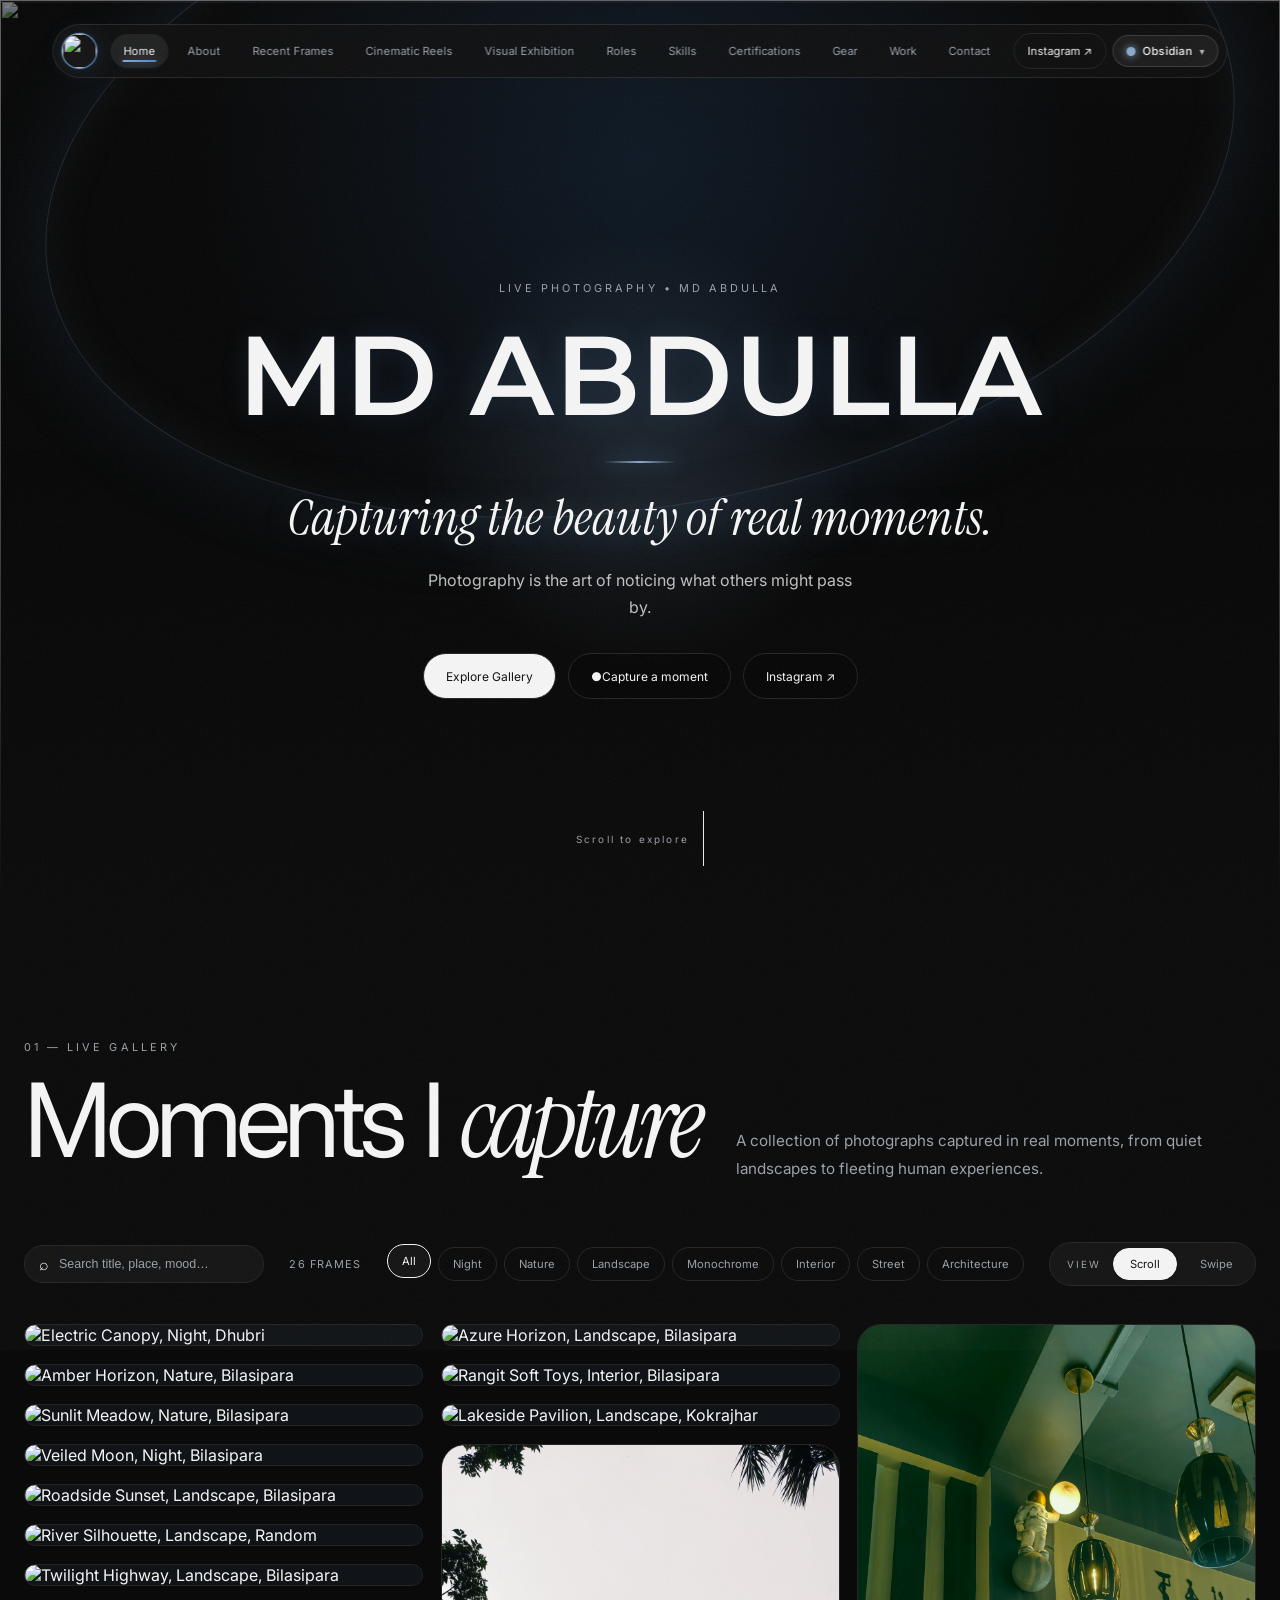
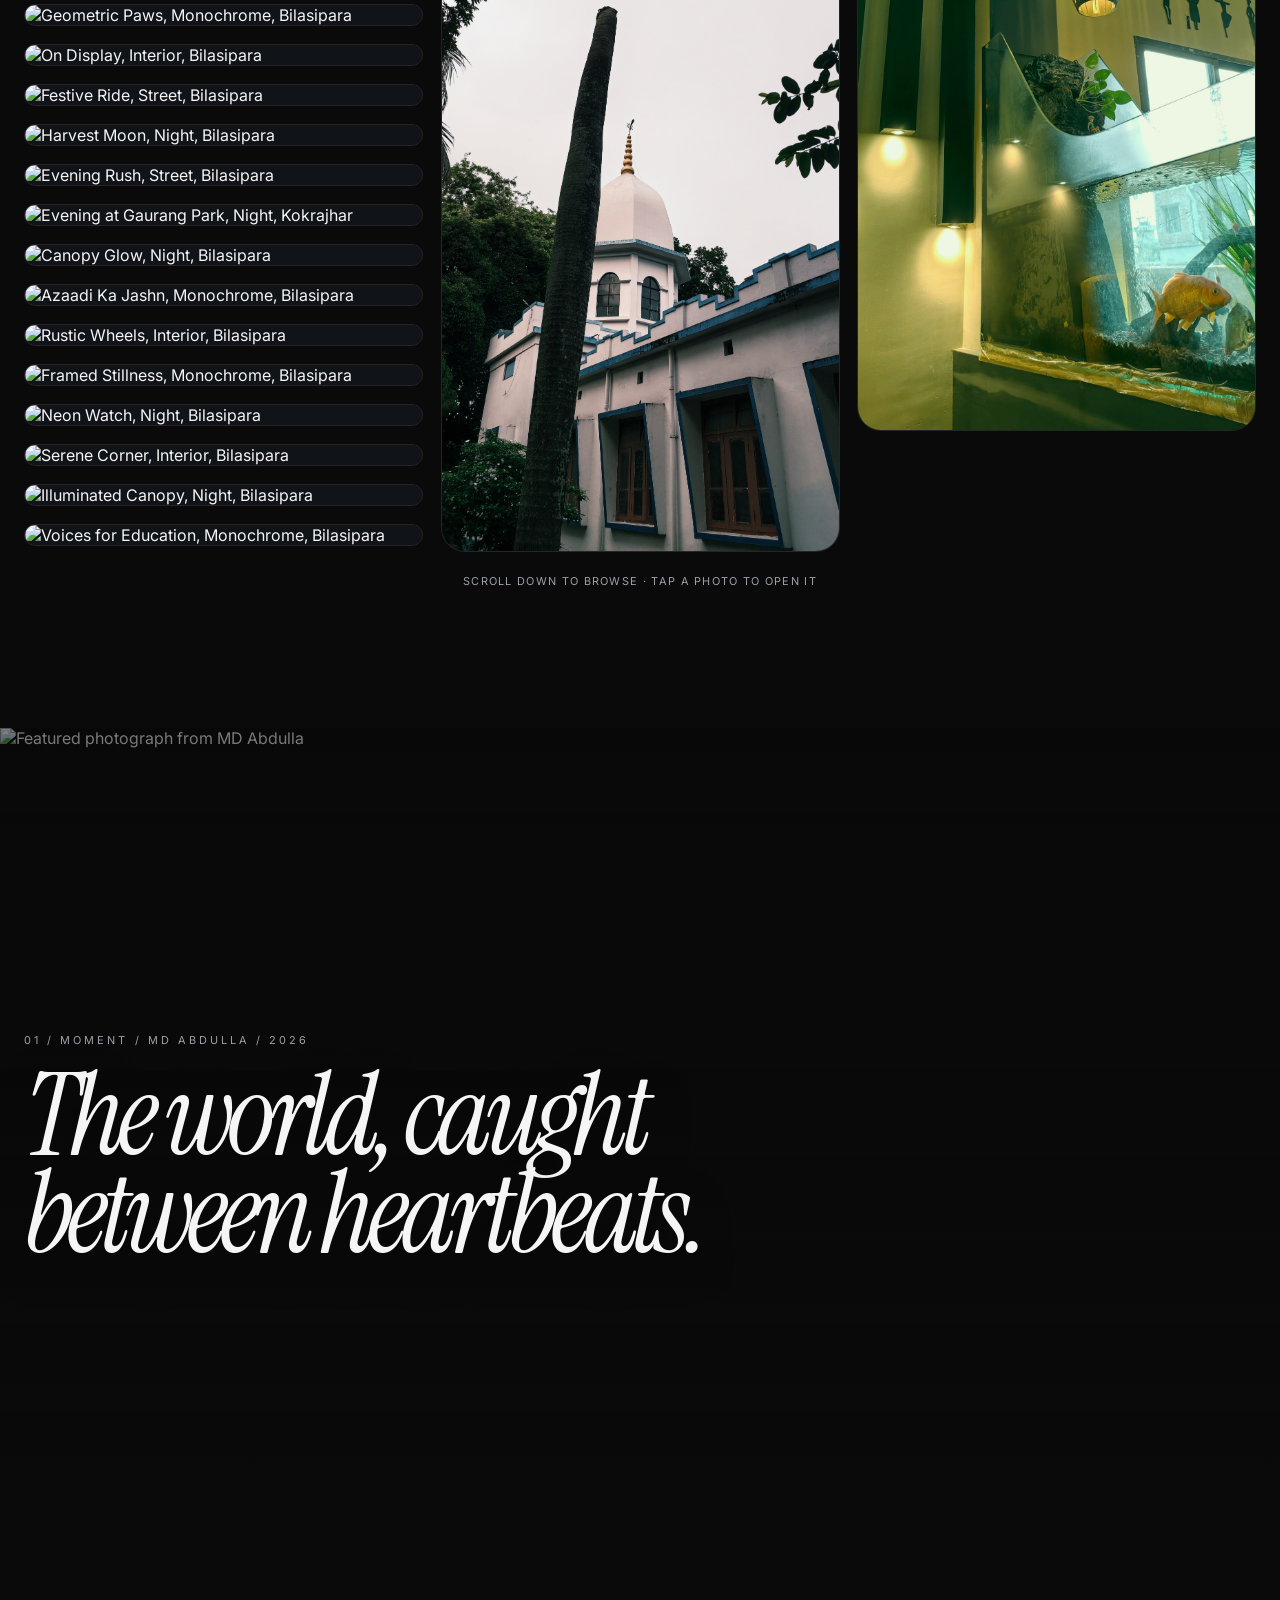
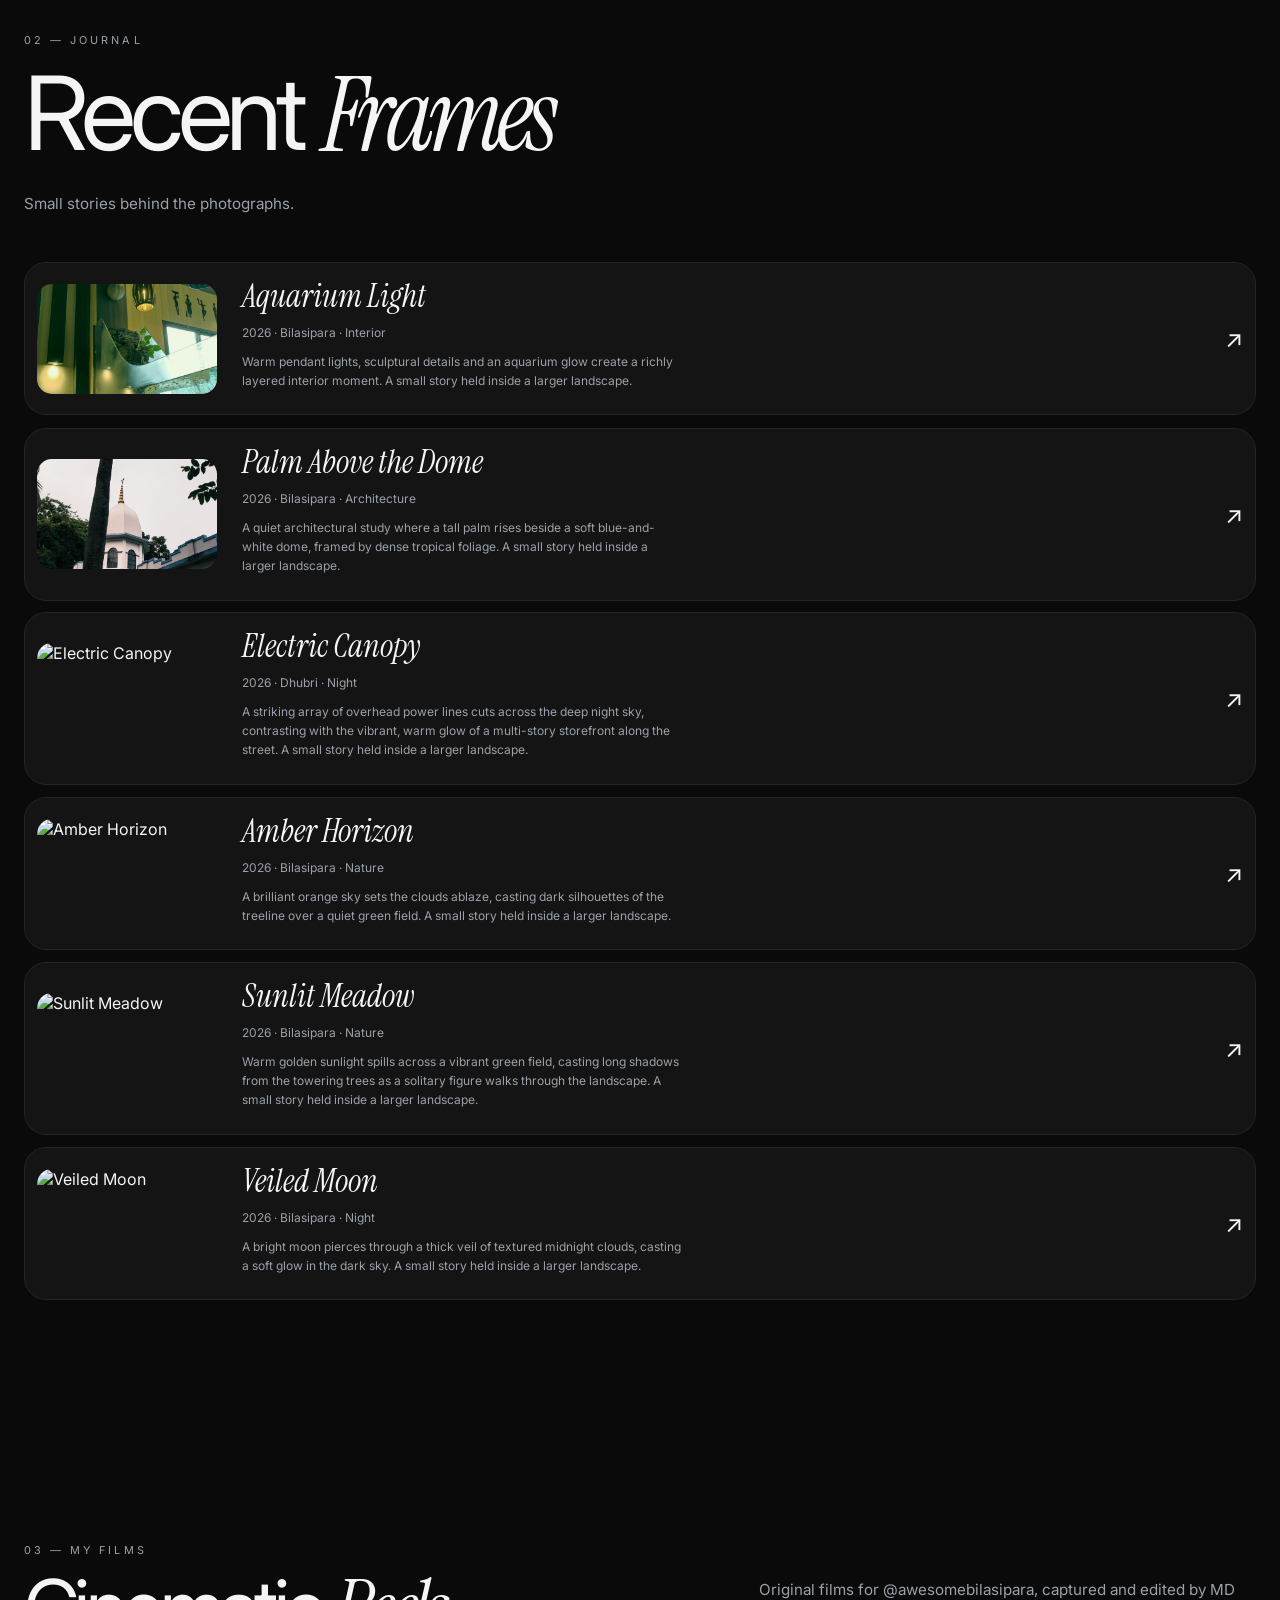
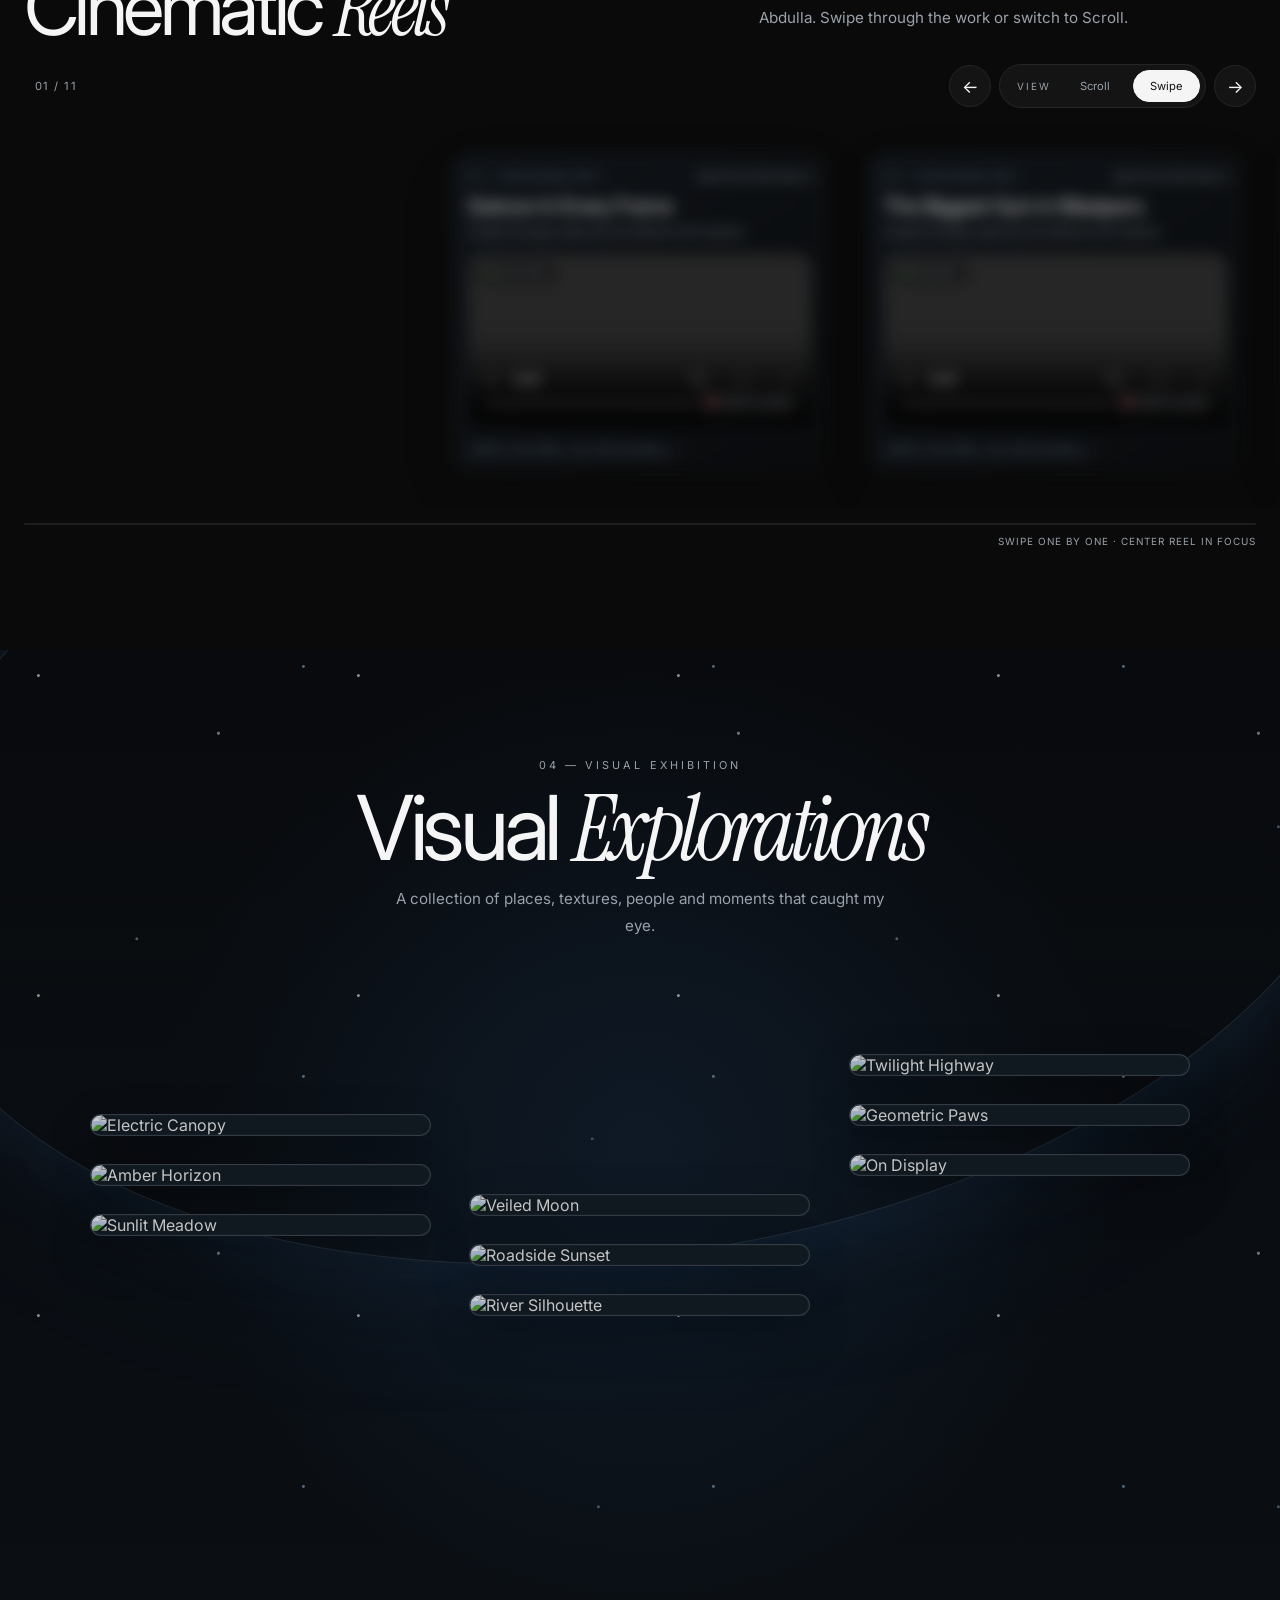
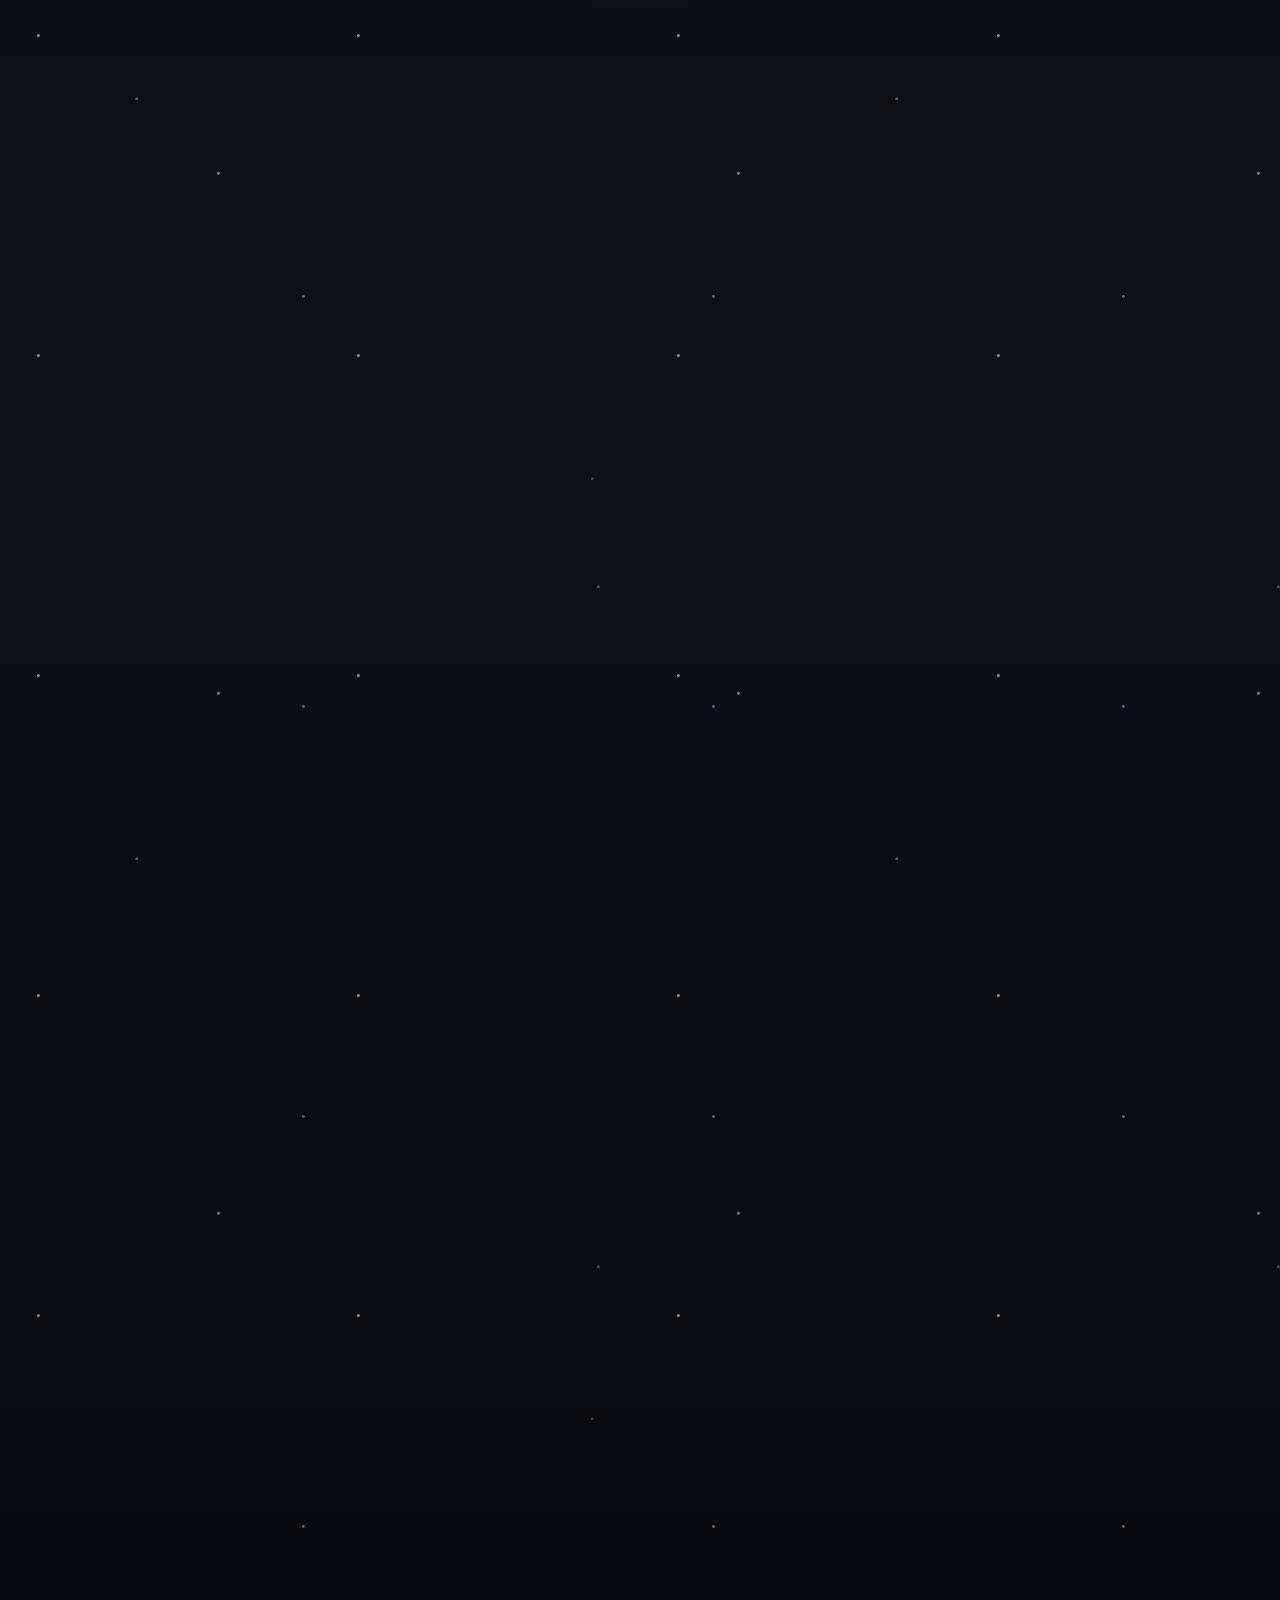
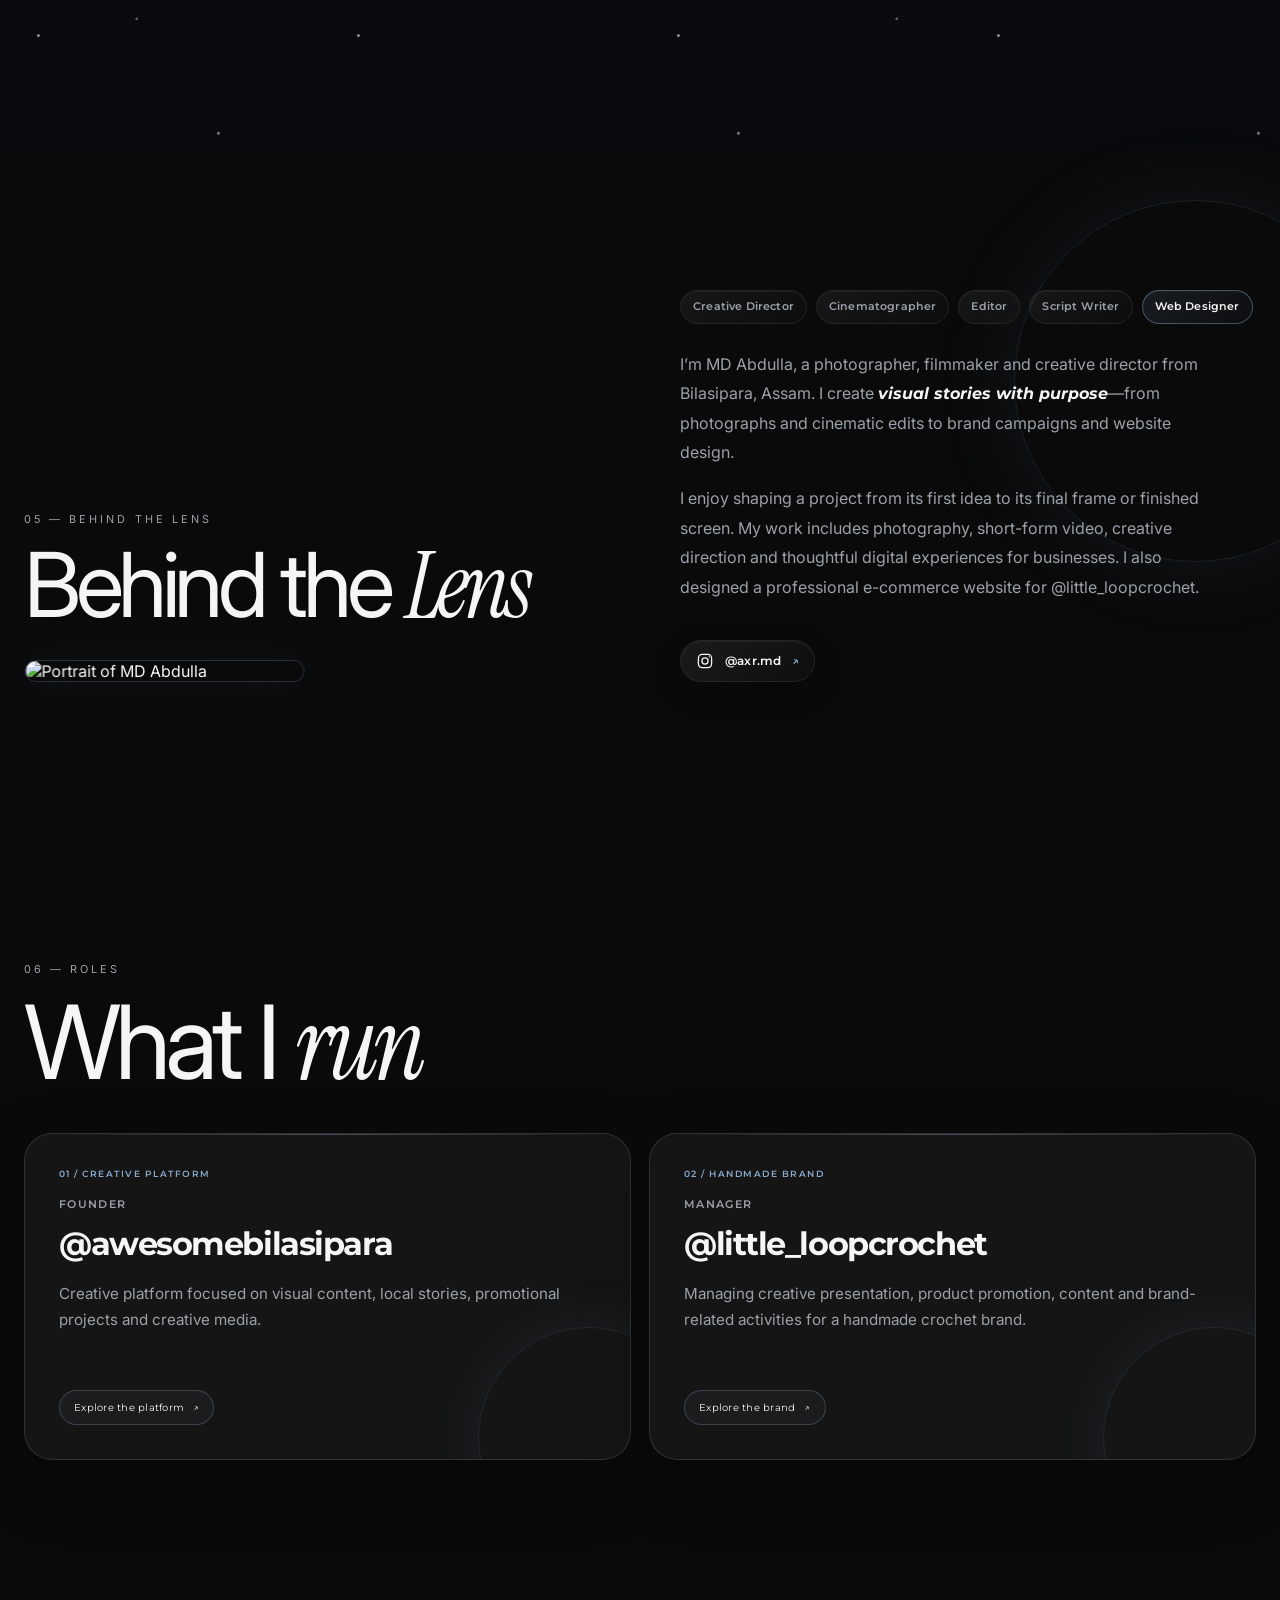
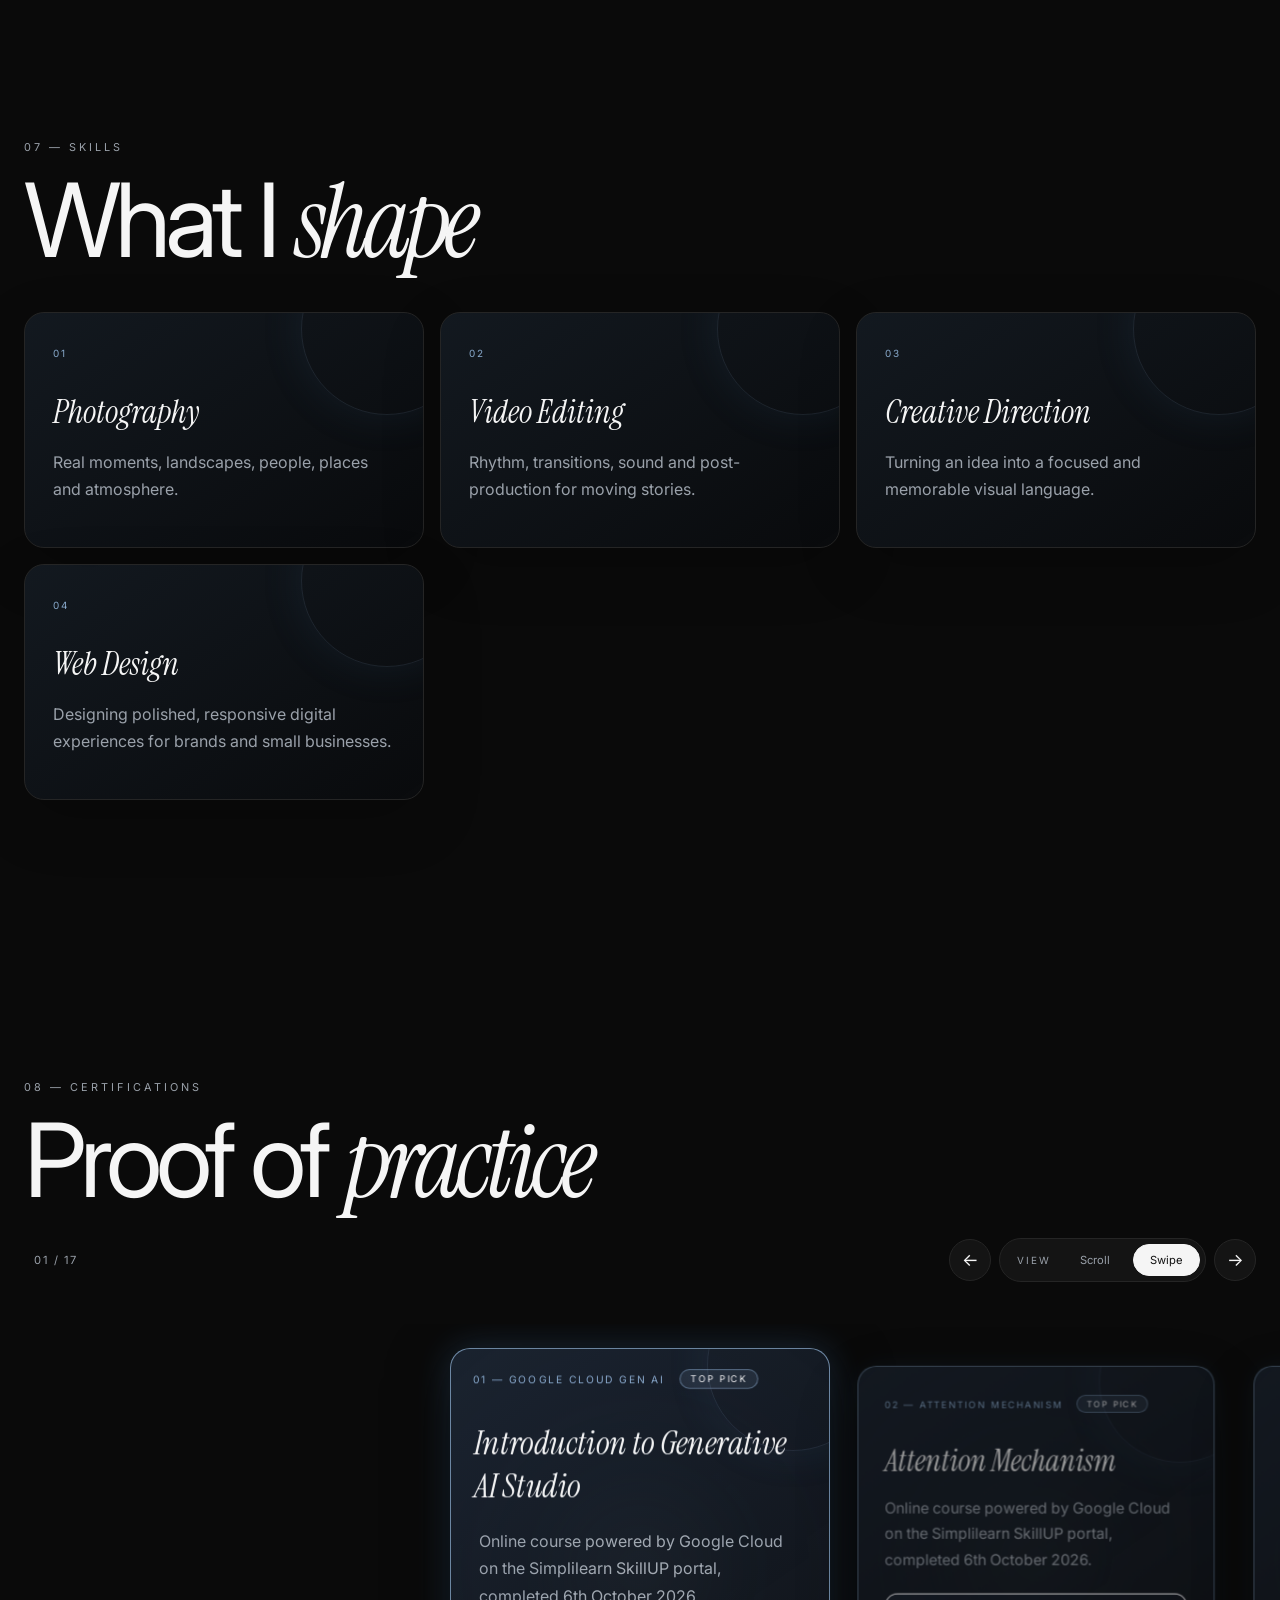
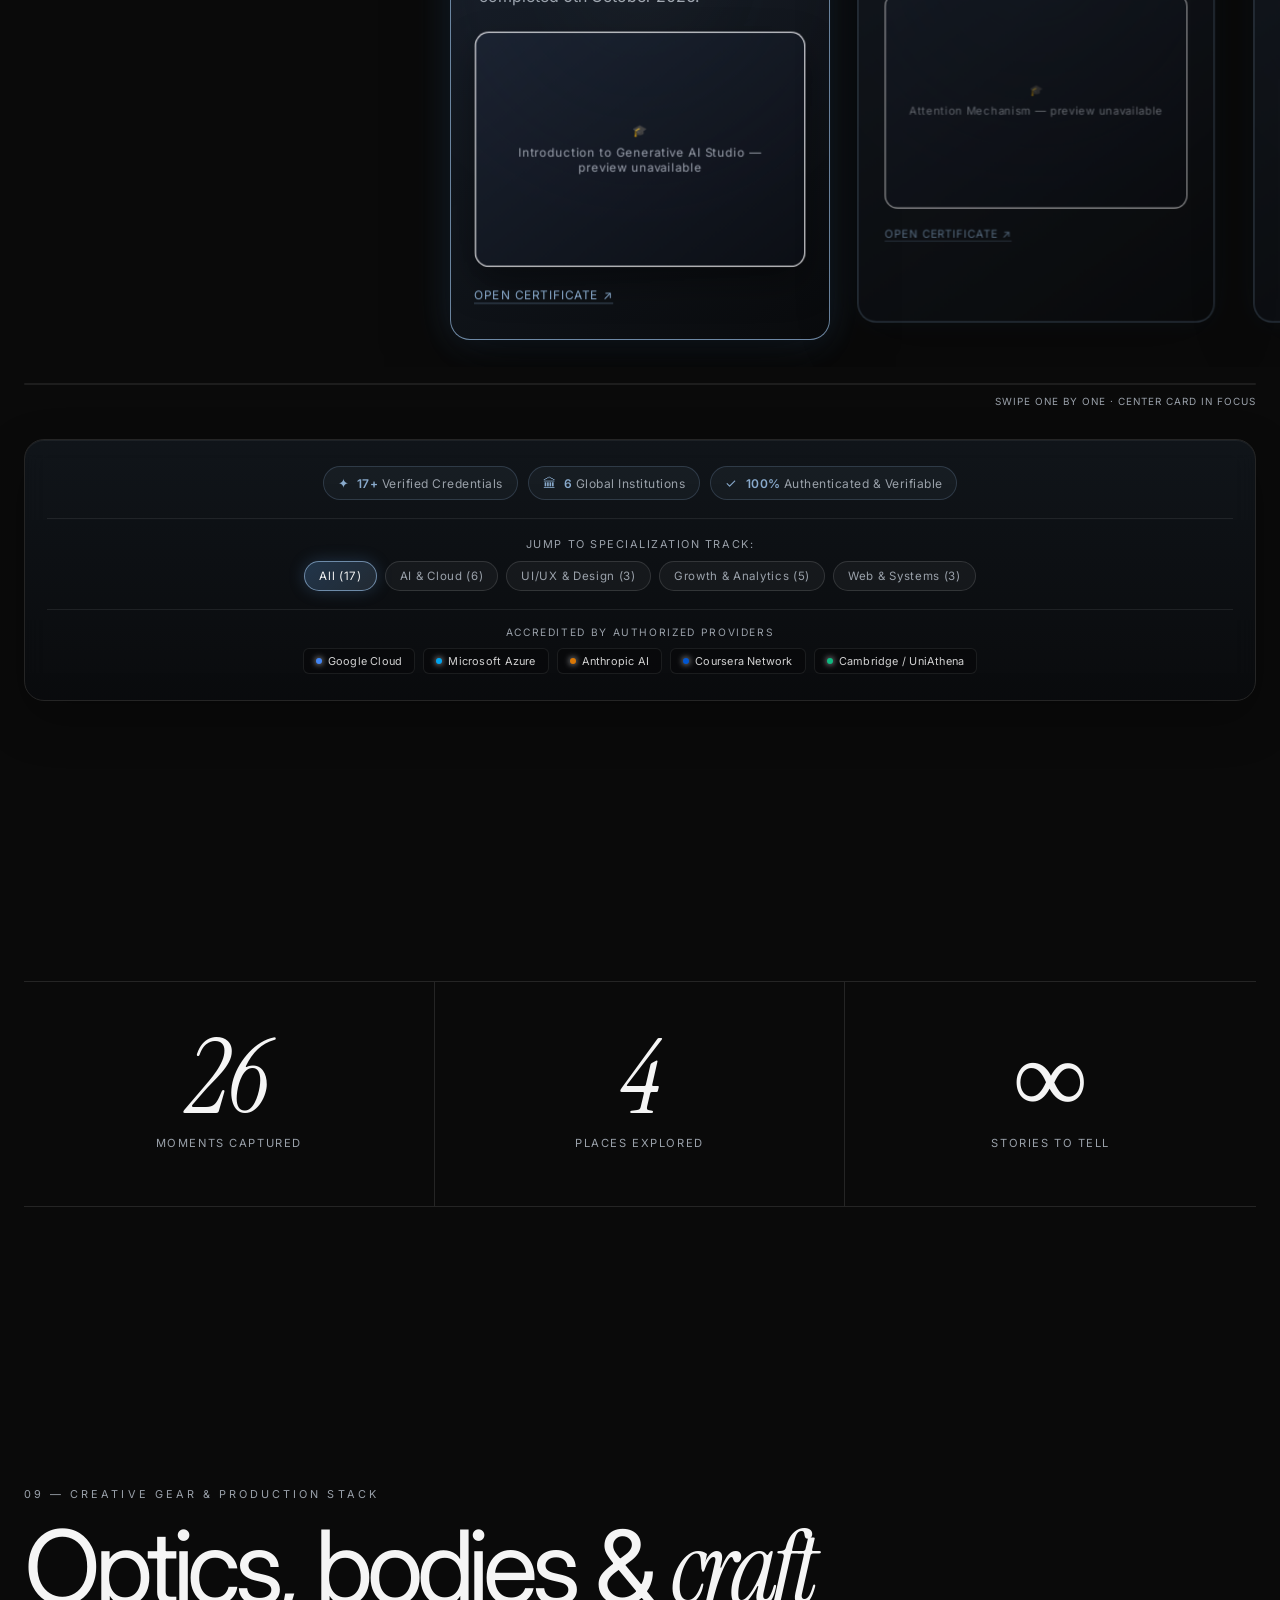
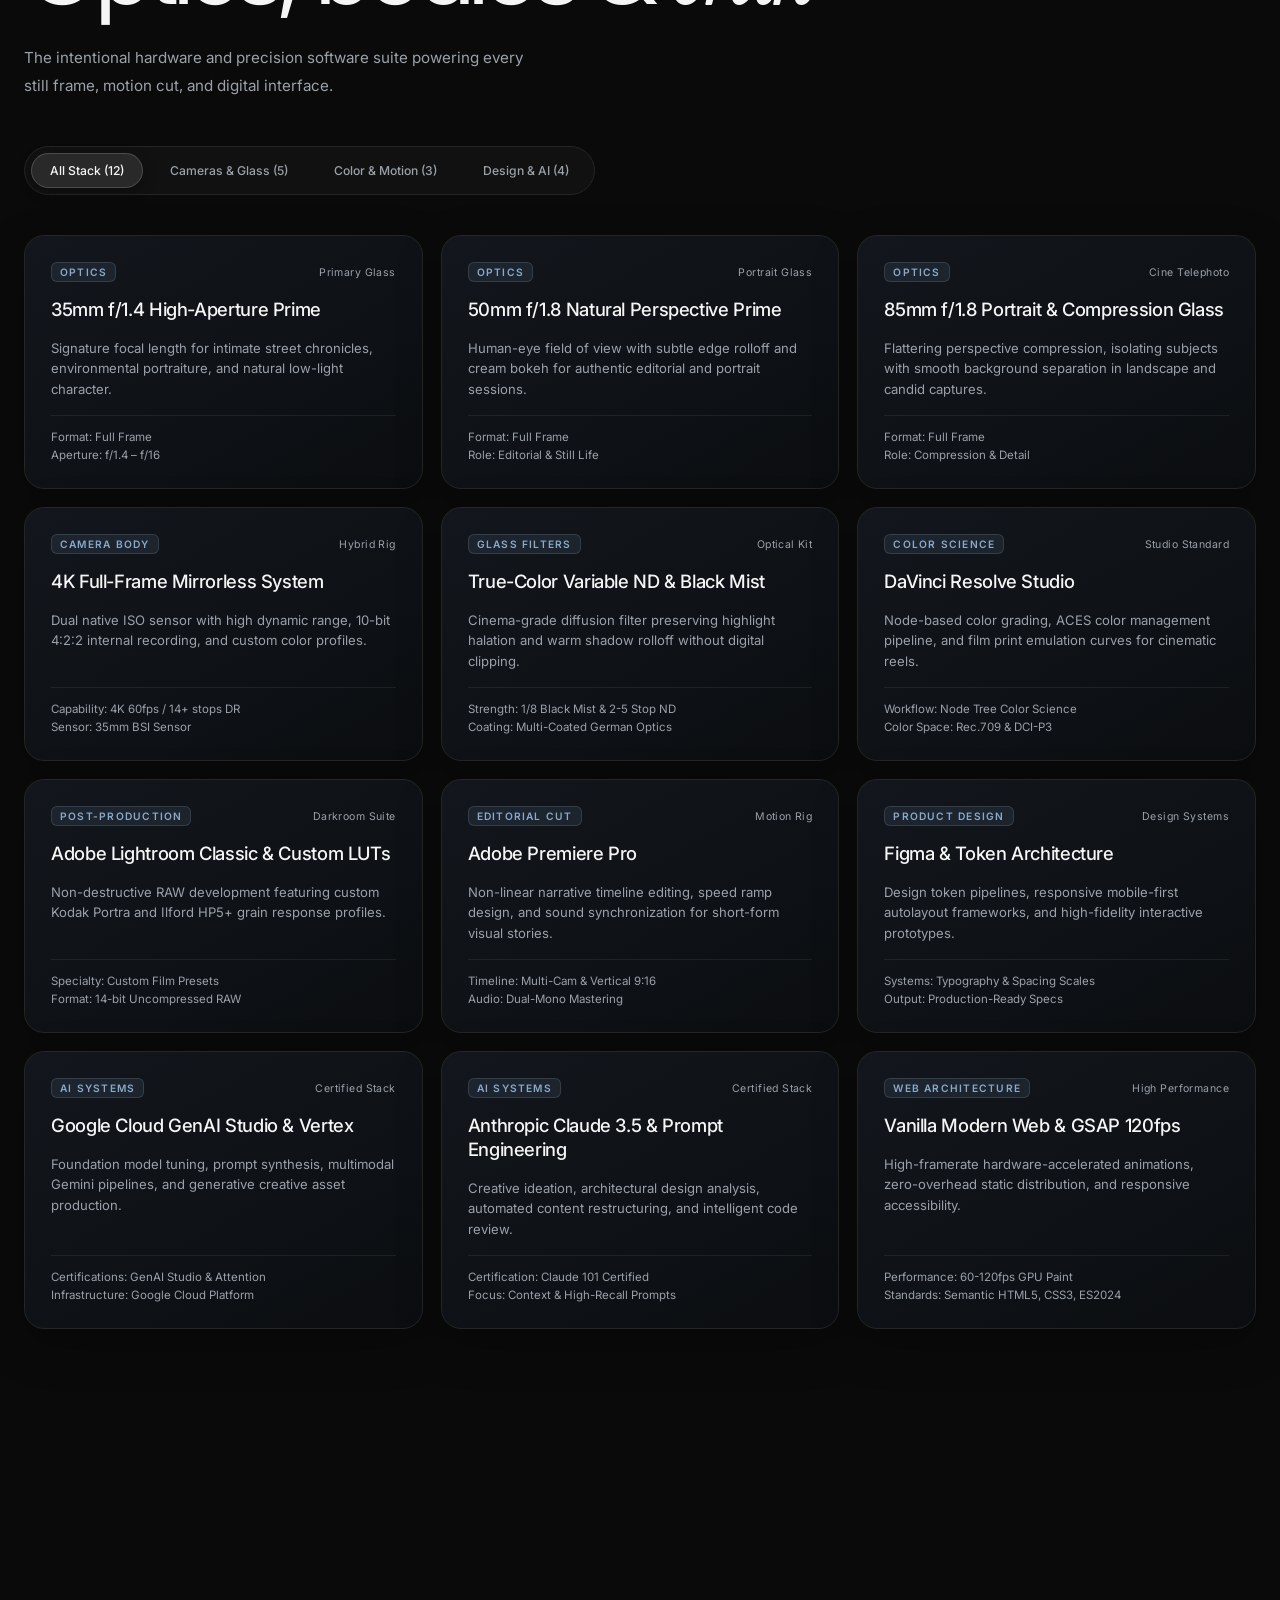
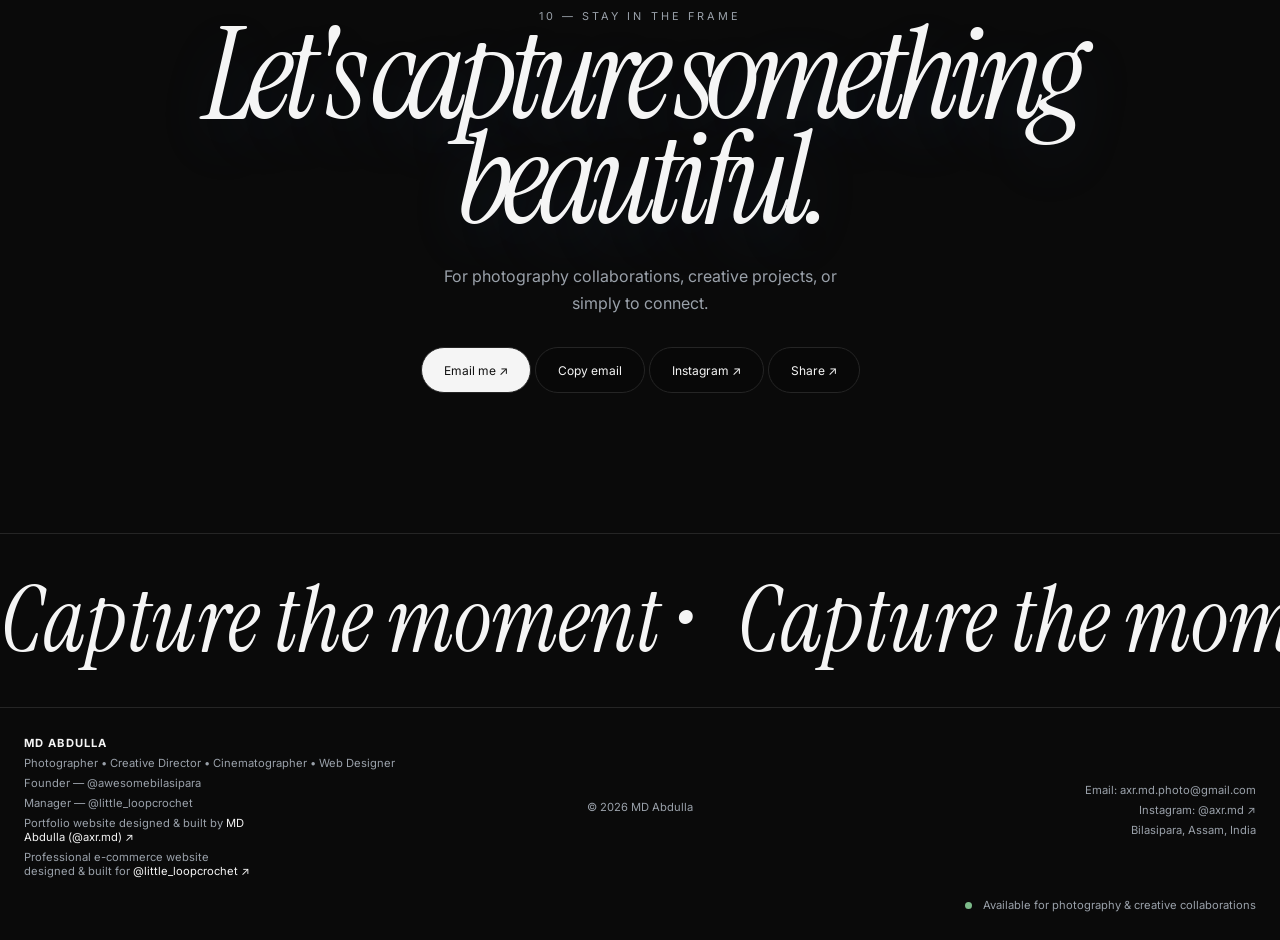
==== commit b5c47a8e: "Point certificate modal at local images for UI-UX, Google Vids, Digital Marketing" ====
--- a/index.html
+++ b/index.html
@@ -9587,7 +9587,7 @@
         date: "October 2026",
         code: "SL-UIUX-GPT-5542",
         desc: "AI-assisted interface prototyping, user journey mapping, design system components, and layout architecture.",
-        src: "https://i.supaimg.com/8e0923ed-9bb9-4654-8b98-67c158f6c70c/9326fb6b-397f-4391-81a5-bb86f8cf5e77.png"
+        src: "assets/images/certificates/ui-ux-chatgpt.jpg"
       },
       {
         num: "08",
@@ -9597,7 +9597,7 @@
         date: "October 2026",
         code: "GC-VIDS-882194",
         desc: "AI-powered multimodal video creation, visual pacing, narrative structure, and dynamic motion communication.",
-        src: "https://i.supaimg.com/8e0923ed-9bb9-4654-8b98-67c158f6c70c/be2cb5fe-3e53-40ad-bee9-c55f0c1cc579.png"
+        src: "assets/images/certificates/google-vids-video.jpg"
       },
       {
         num: "09",
@@ -9617,7 +9617,7 @@
         date: "2026",
         code: "UA-CIQ-MKT-3341",
         desc: "Blockchain-verified certificate in campaign distribution, content positioning, audience acquisition, and marketing ROI.",
-        src: "https://i.supaimg.com/8e0923ed-9bb9-4654-8b98-67c158f6c70c/8bfbfc16-5413-4b45-b1cb-f9b99a43bc76.png"
+        src: "assets/images/certificates/digital-marketing.jpg"
       },
       {
         num: "11",
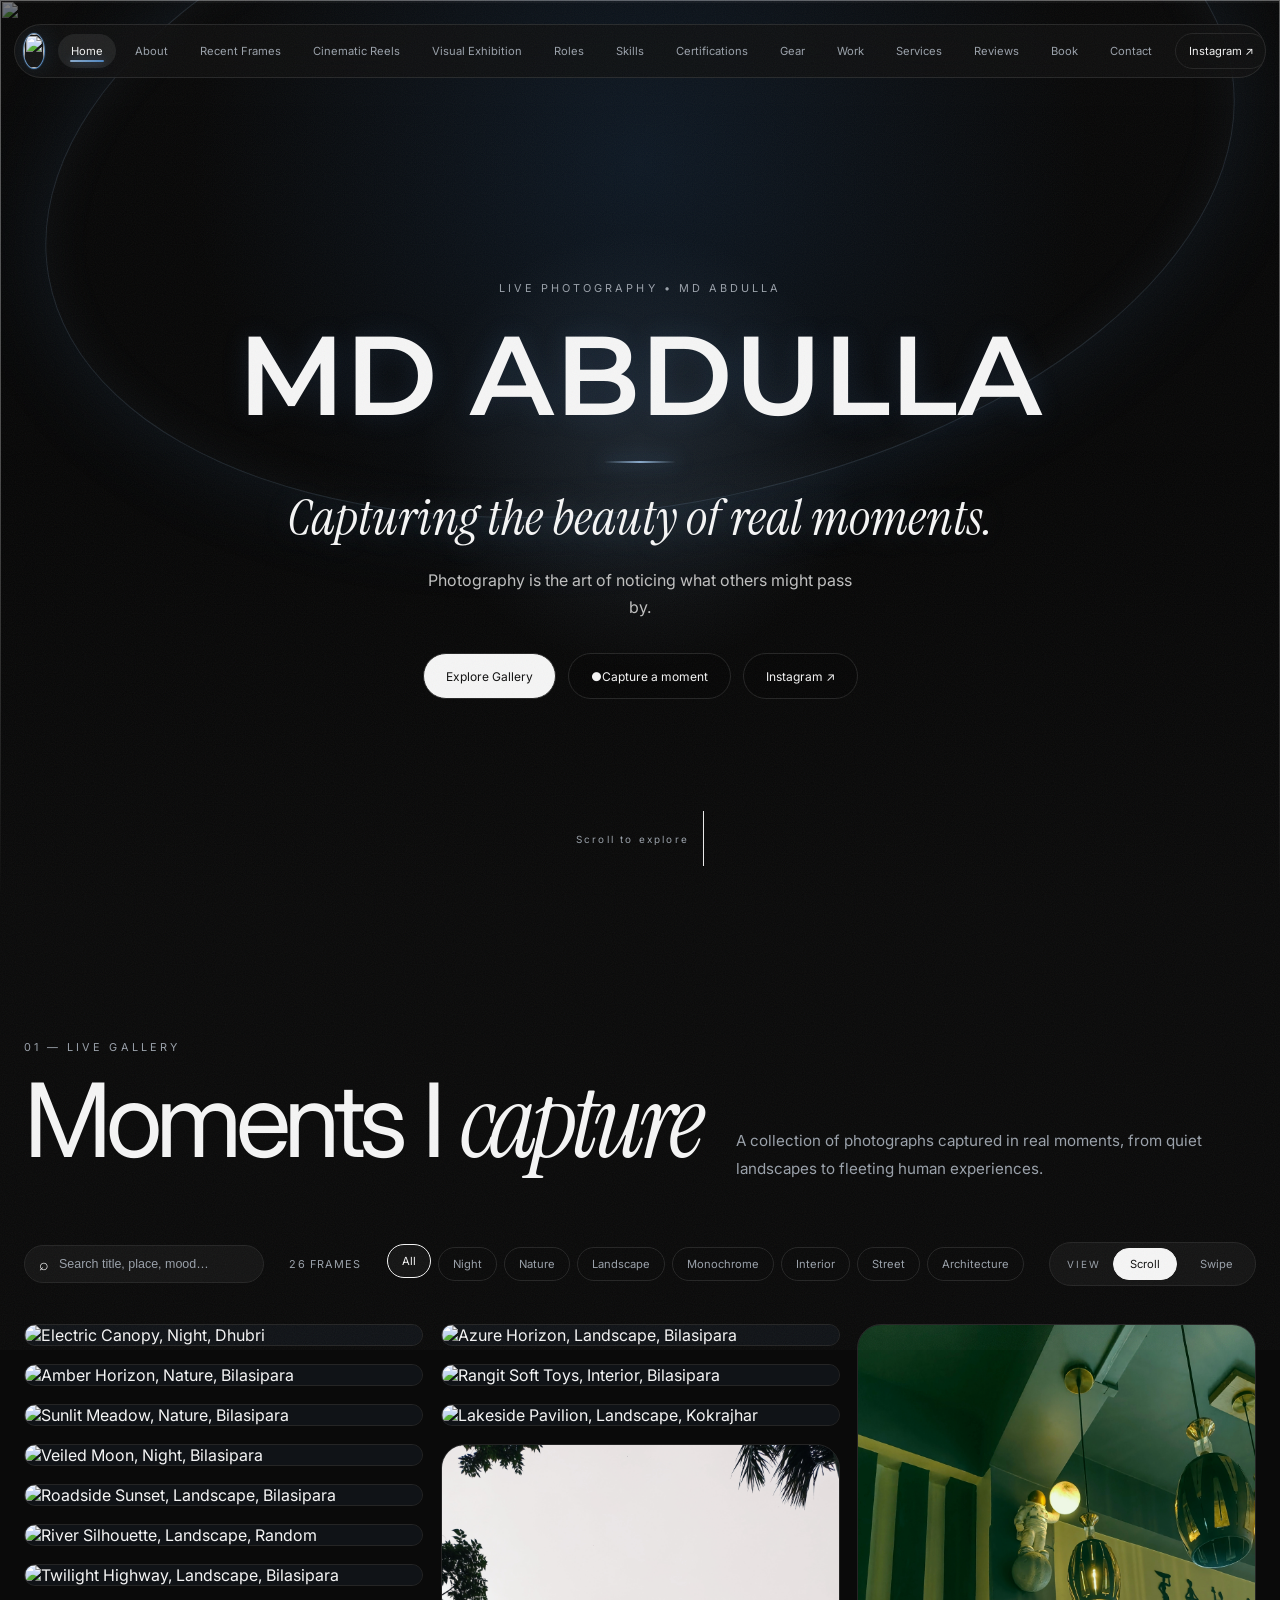
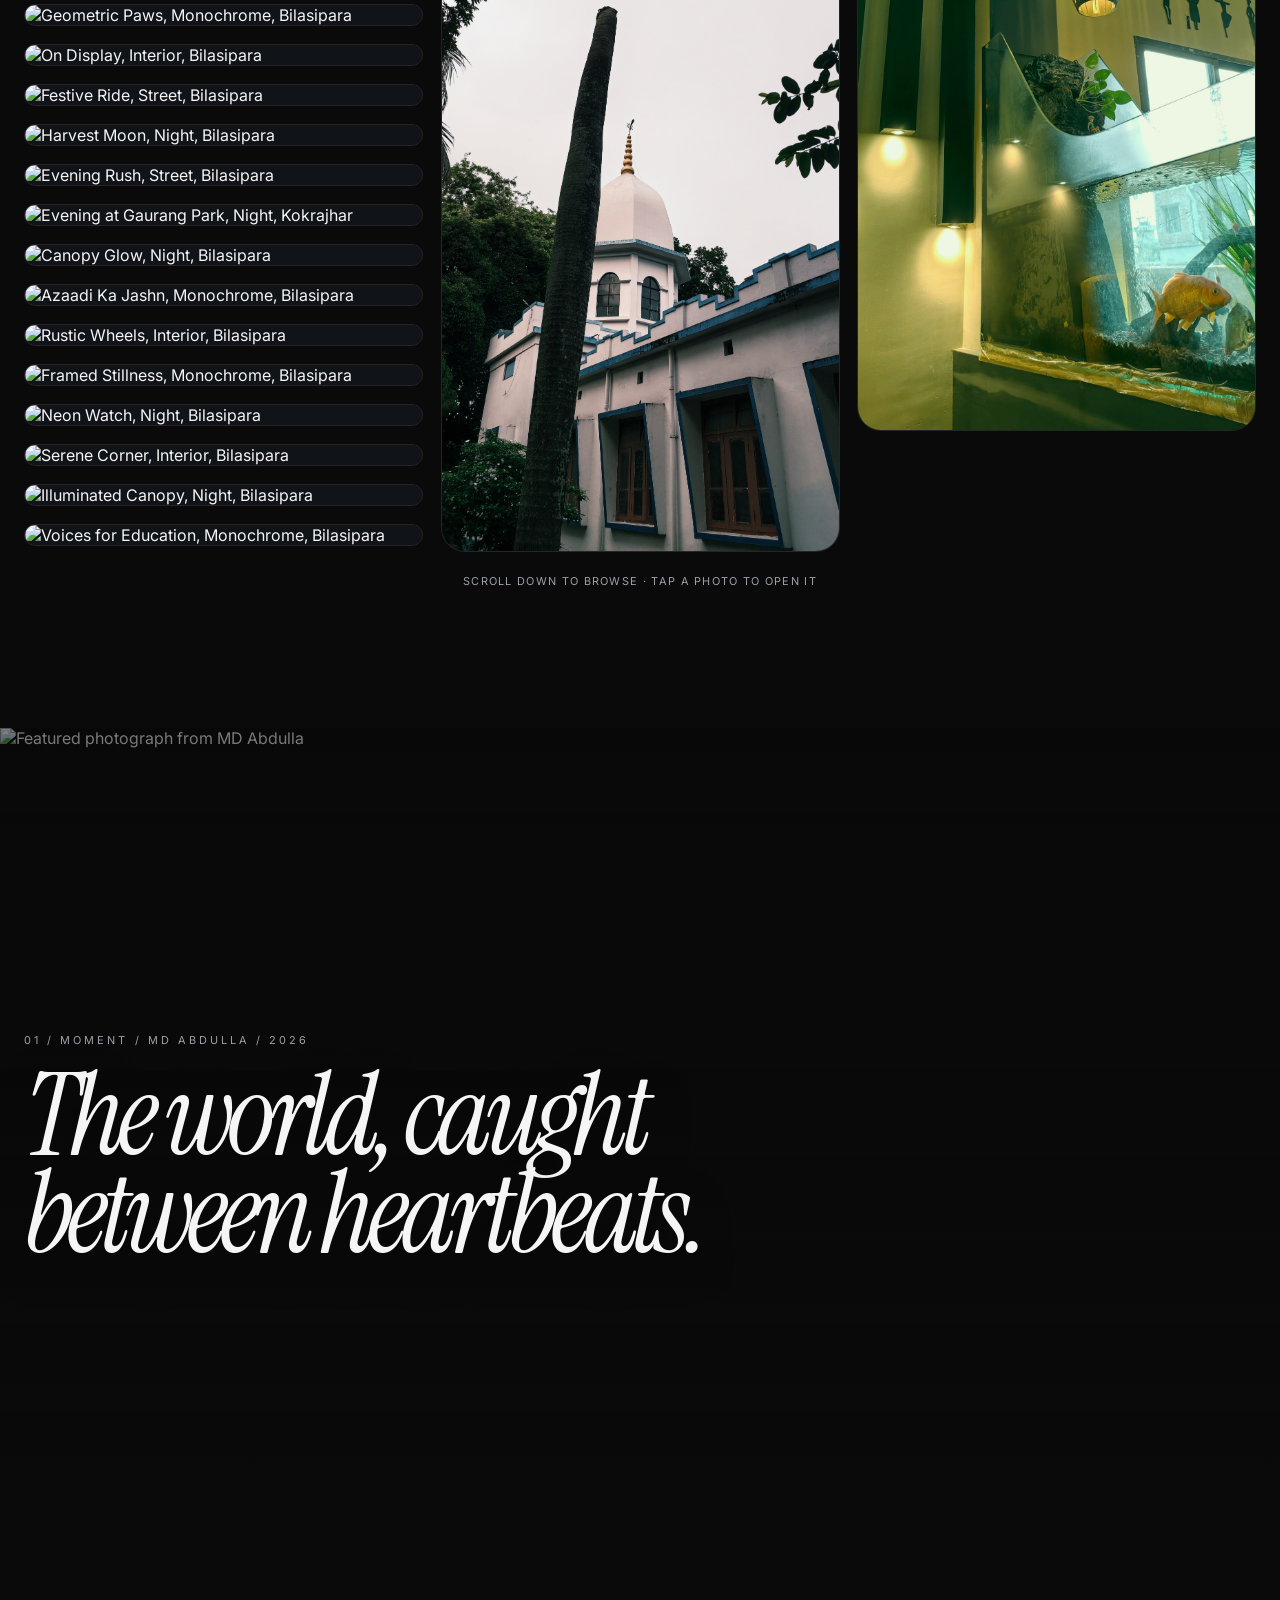
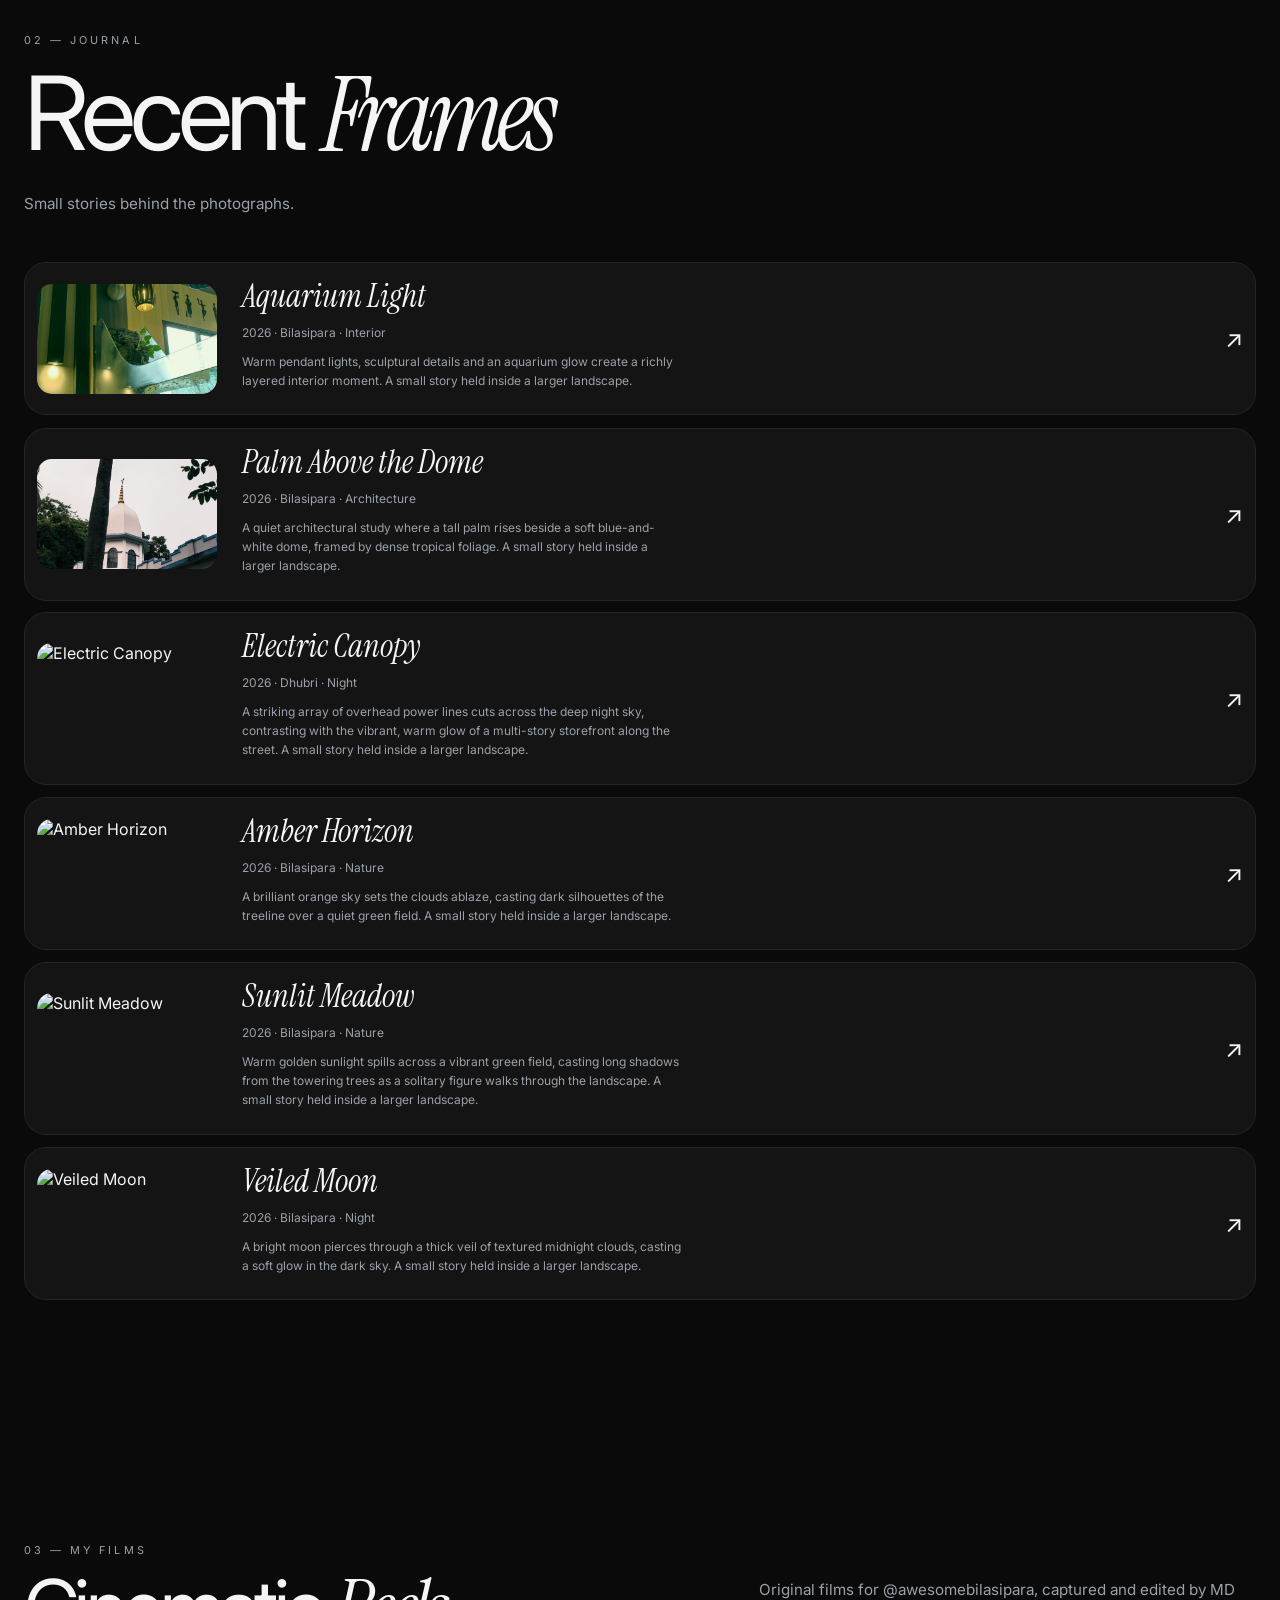
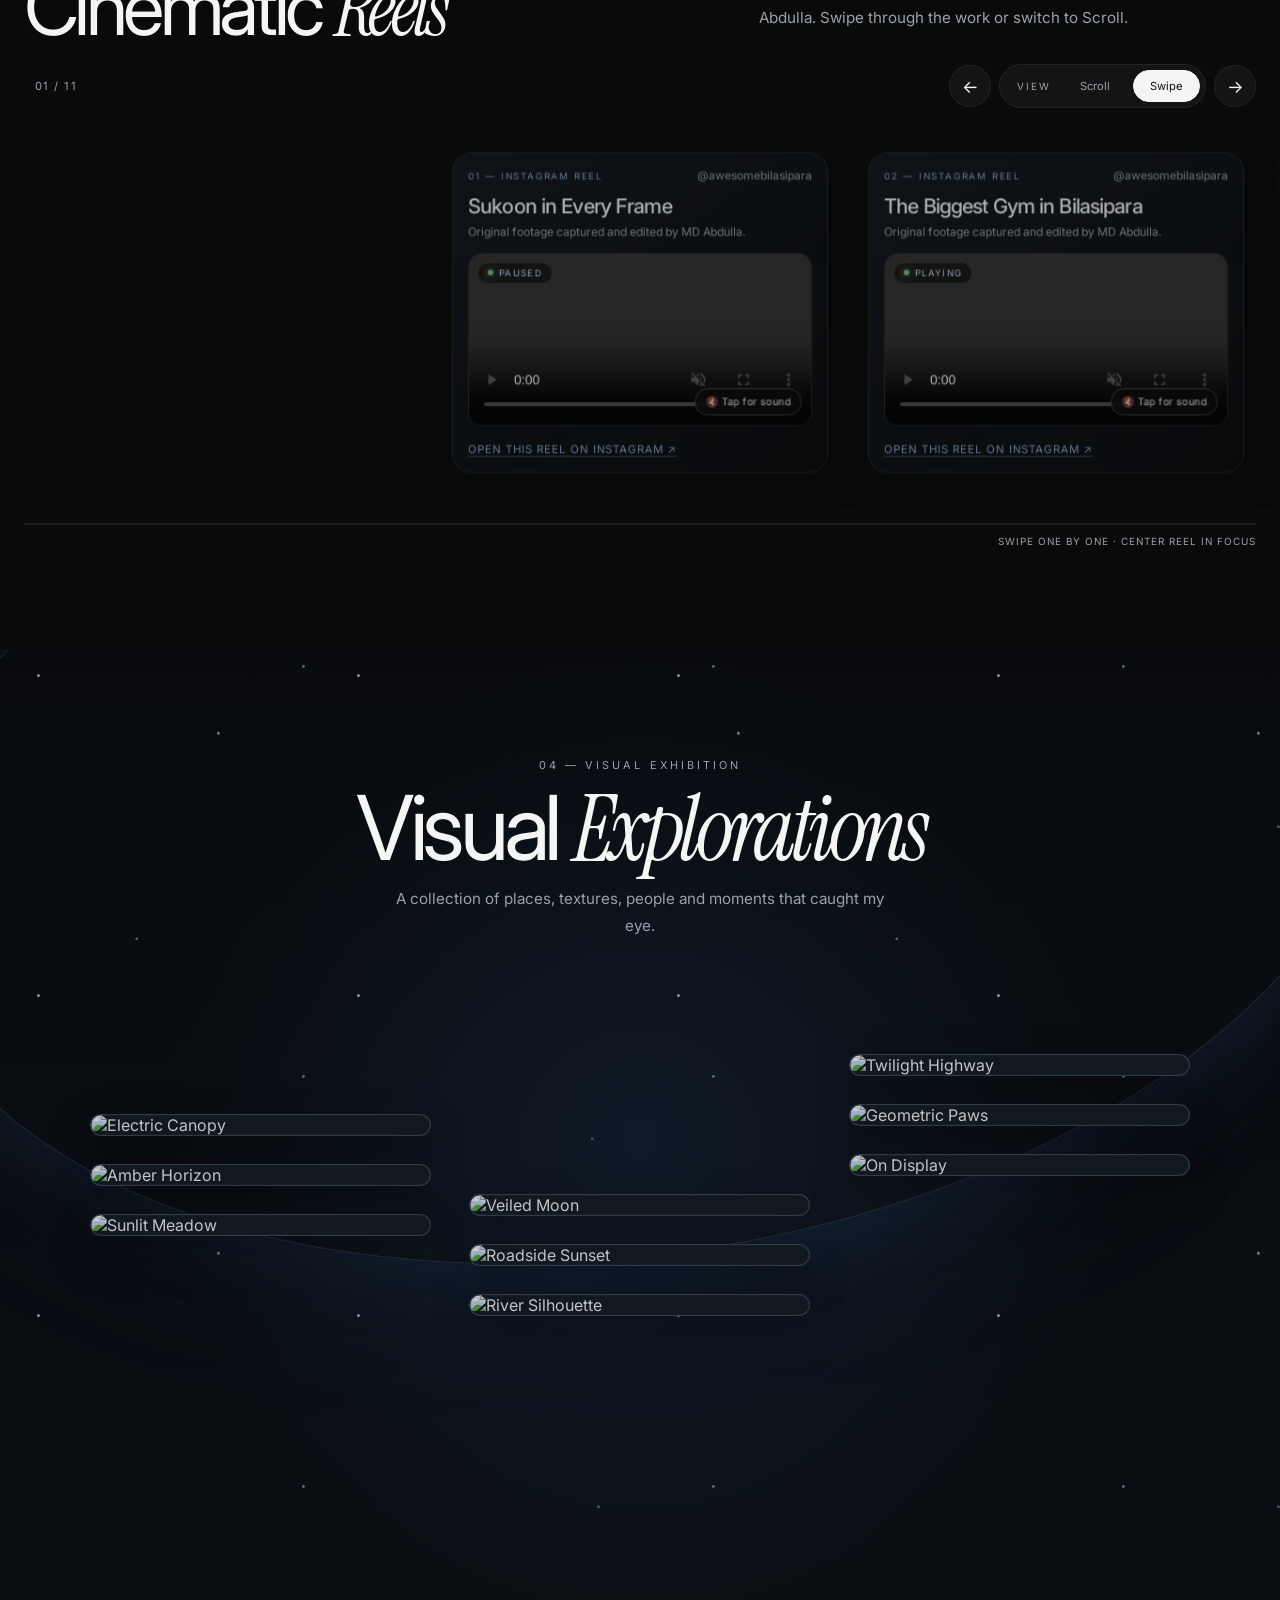
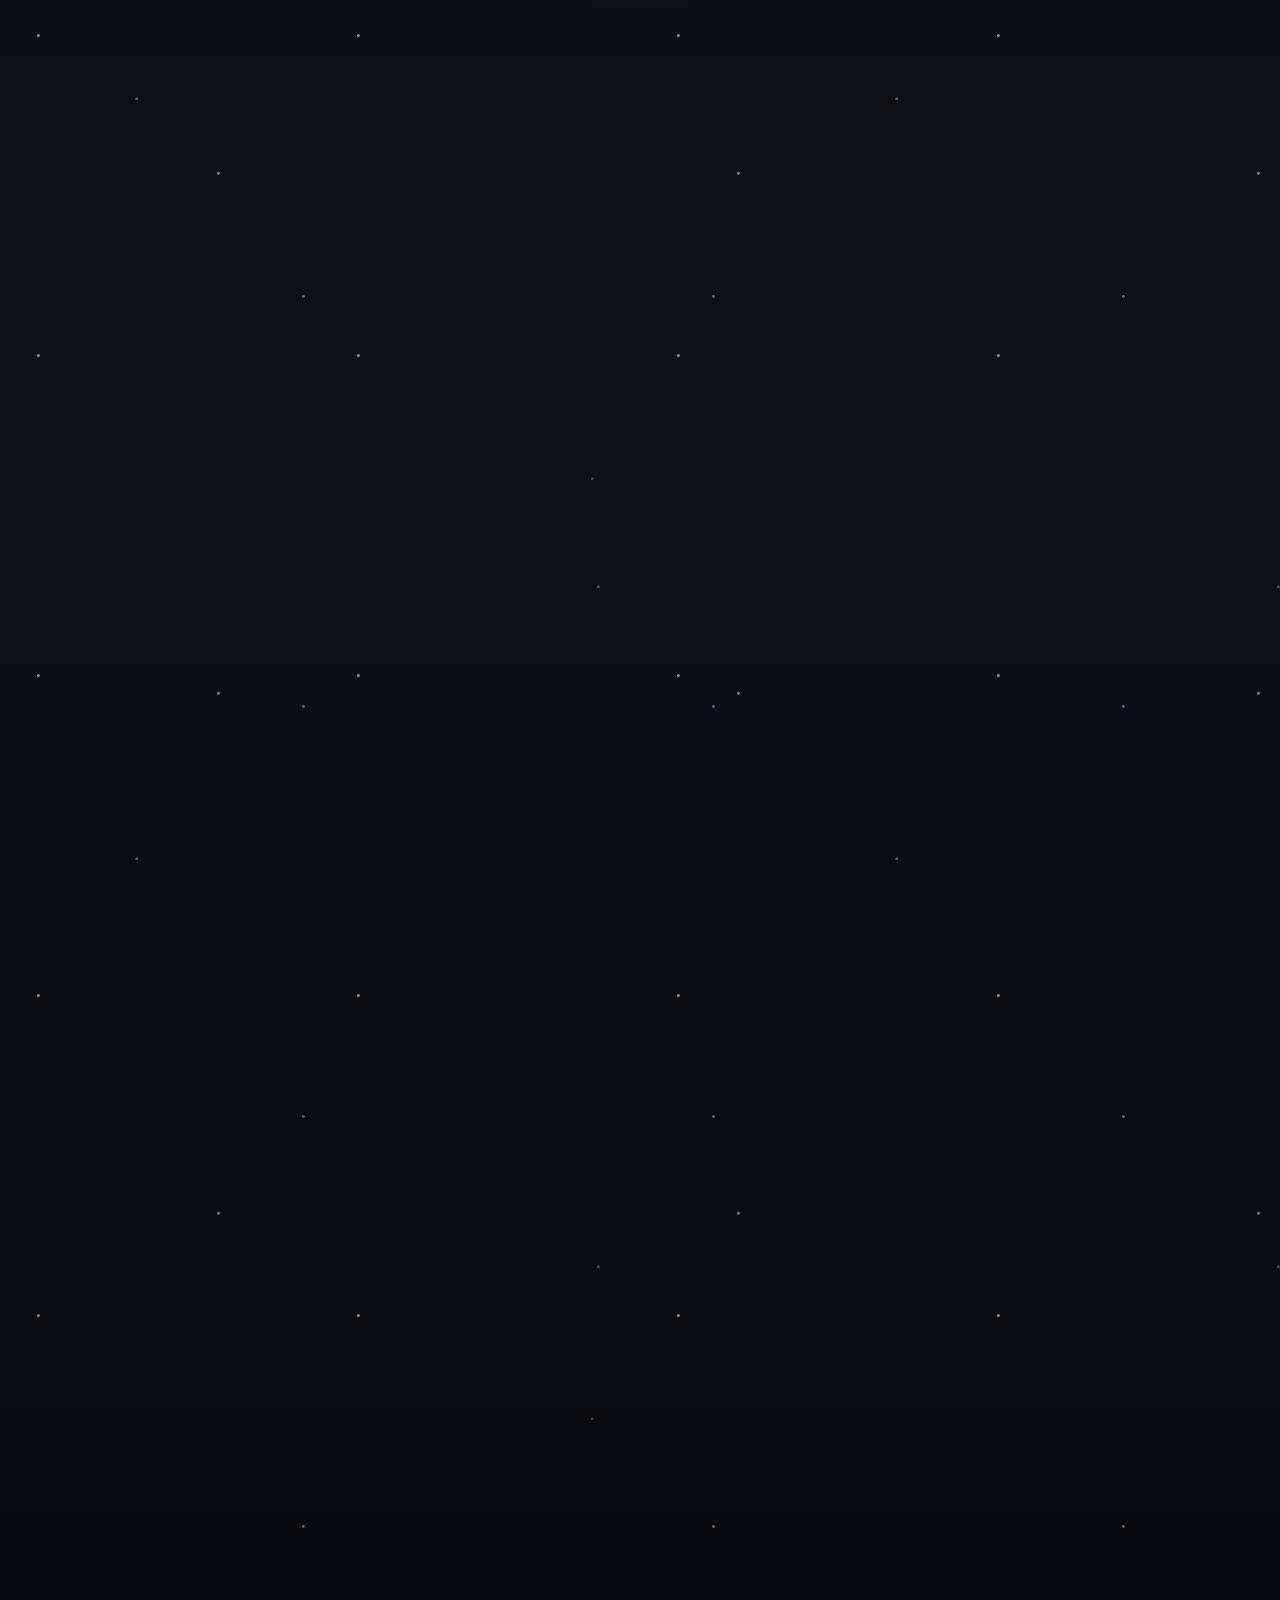
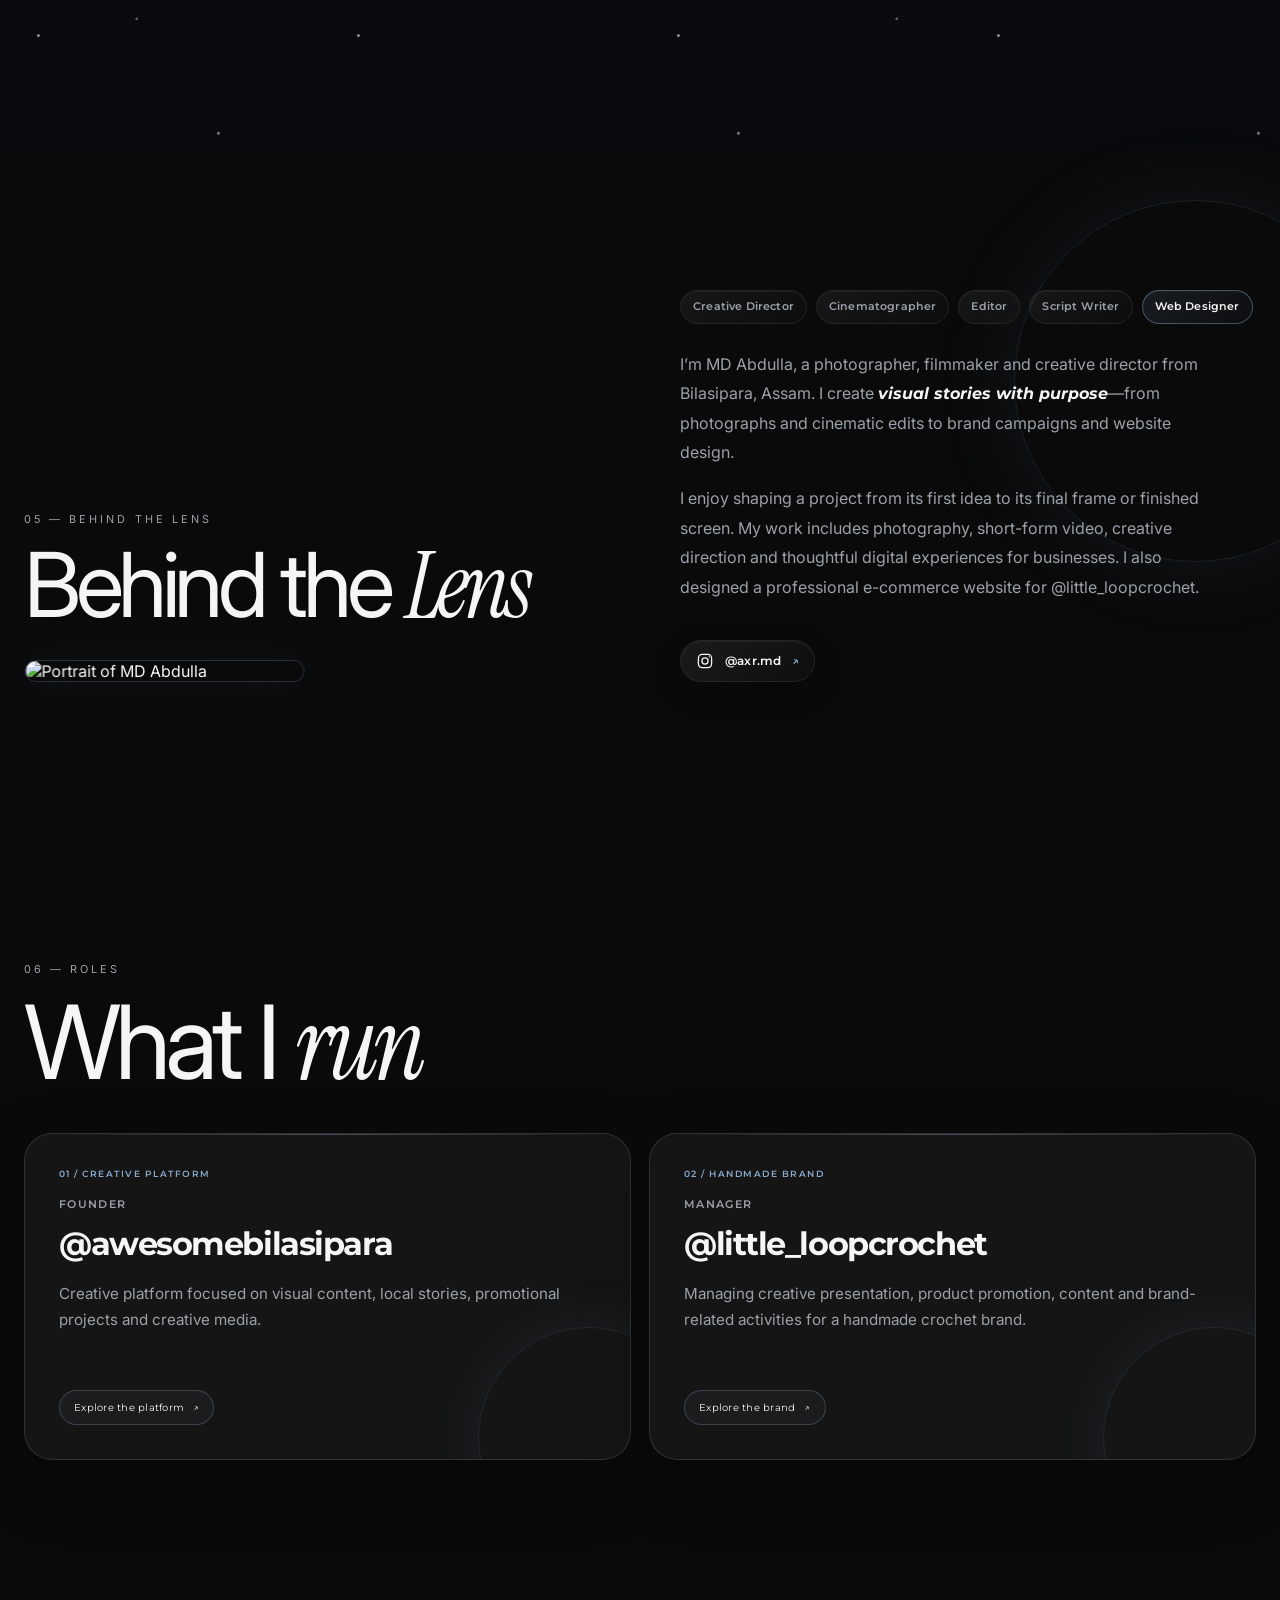
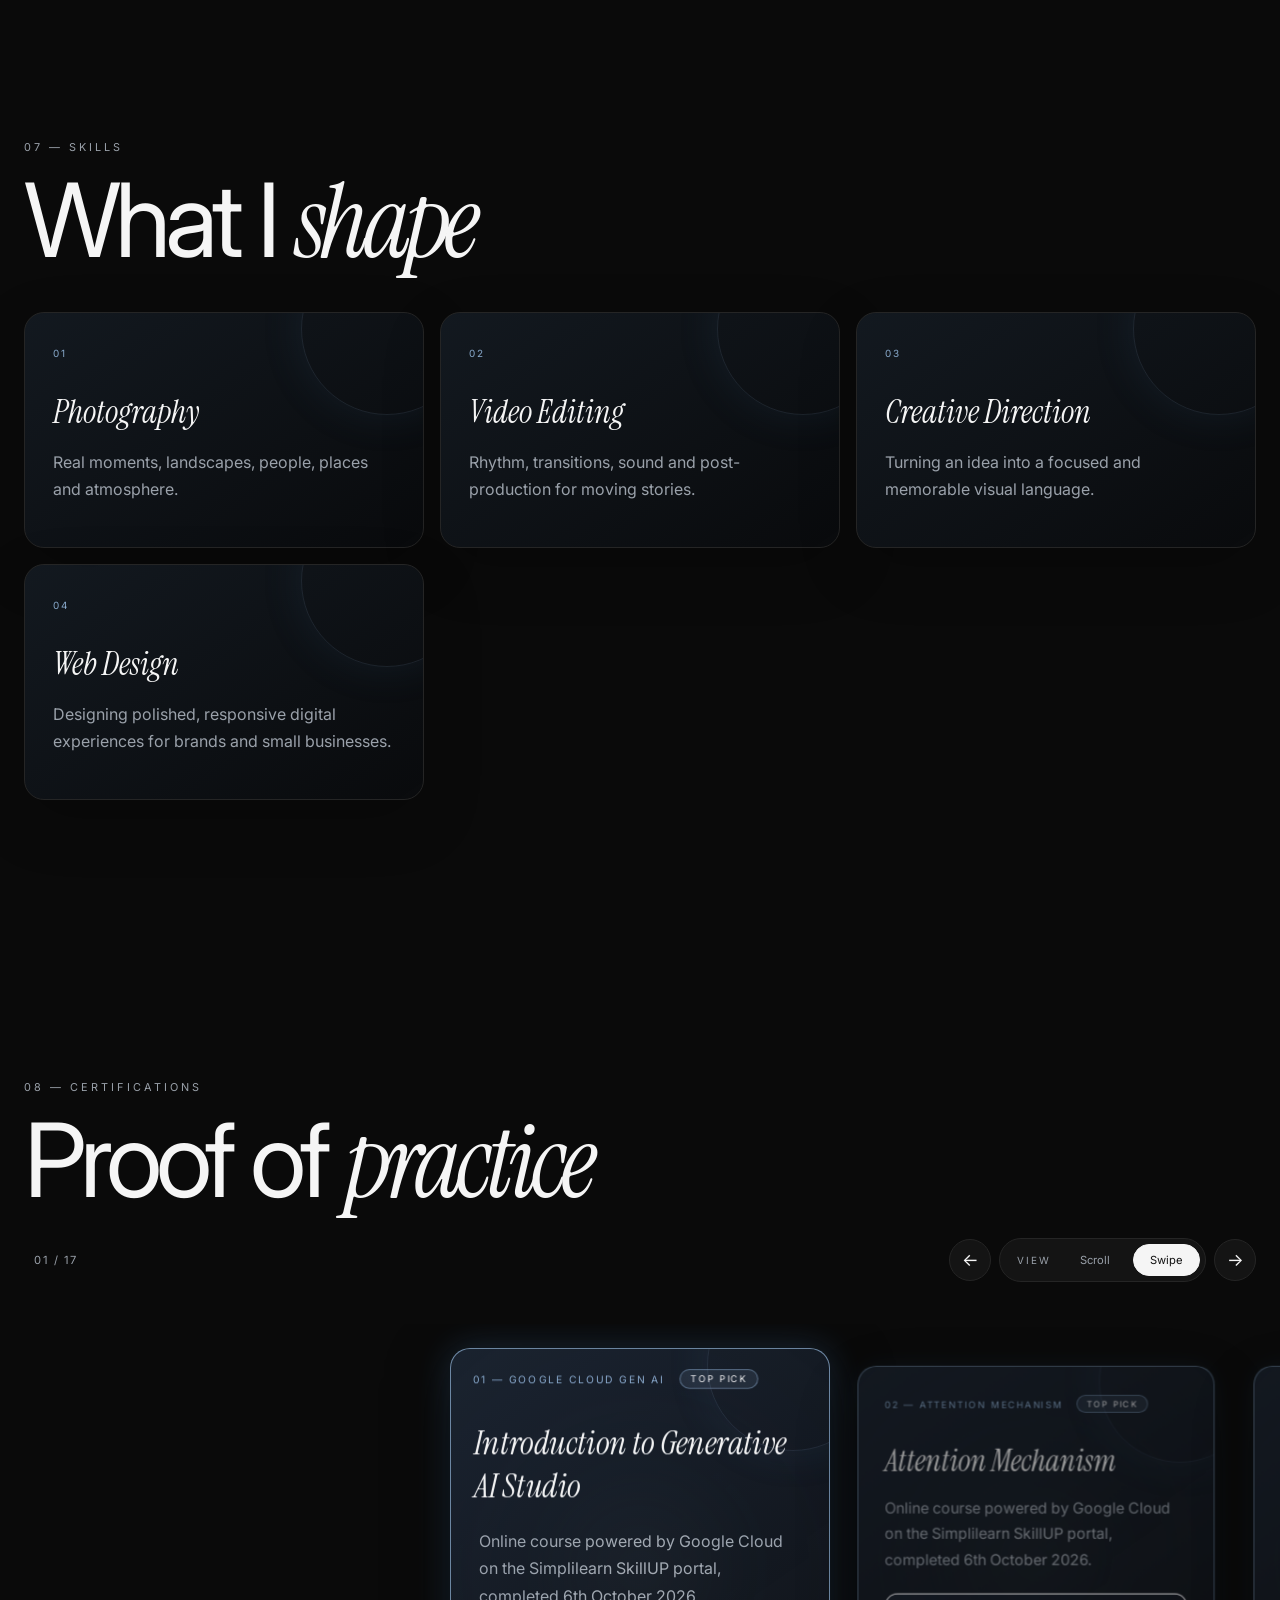
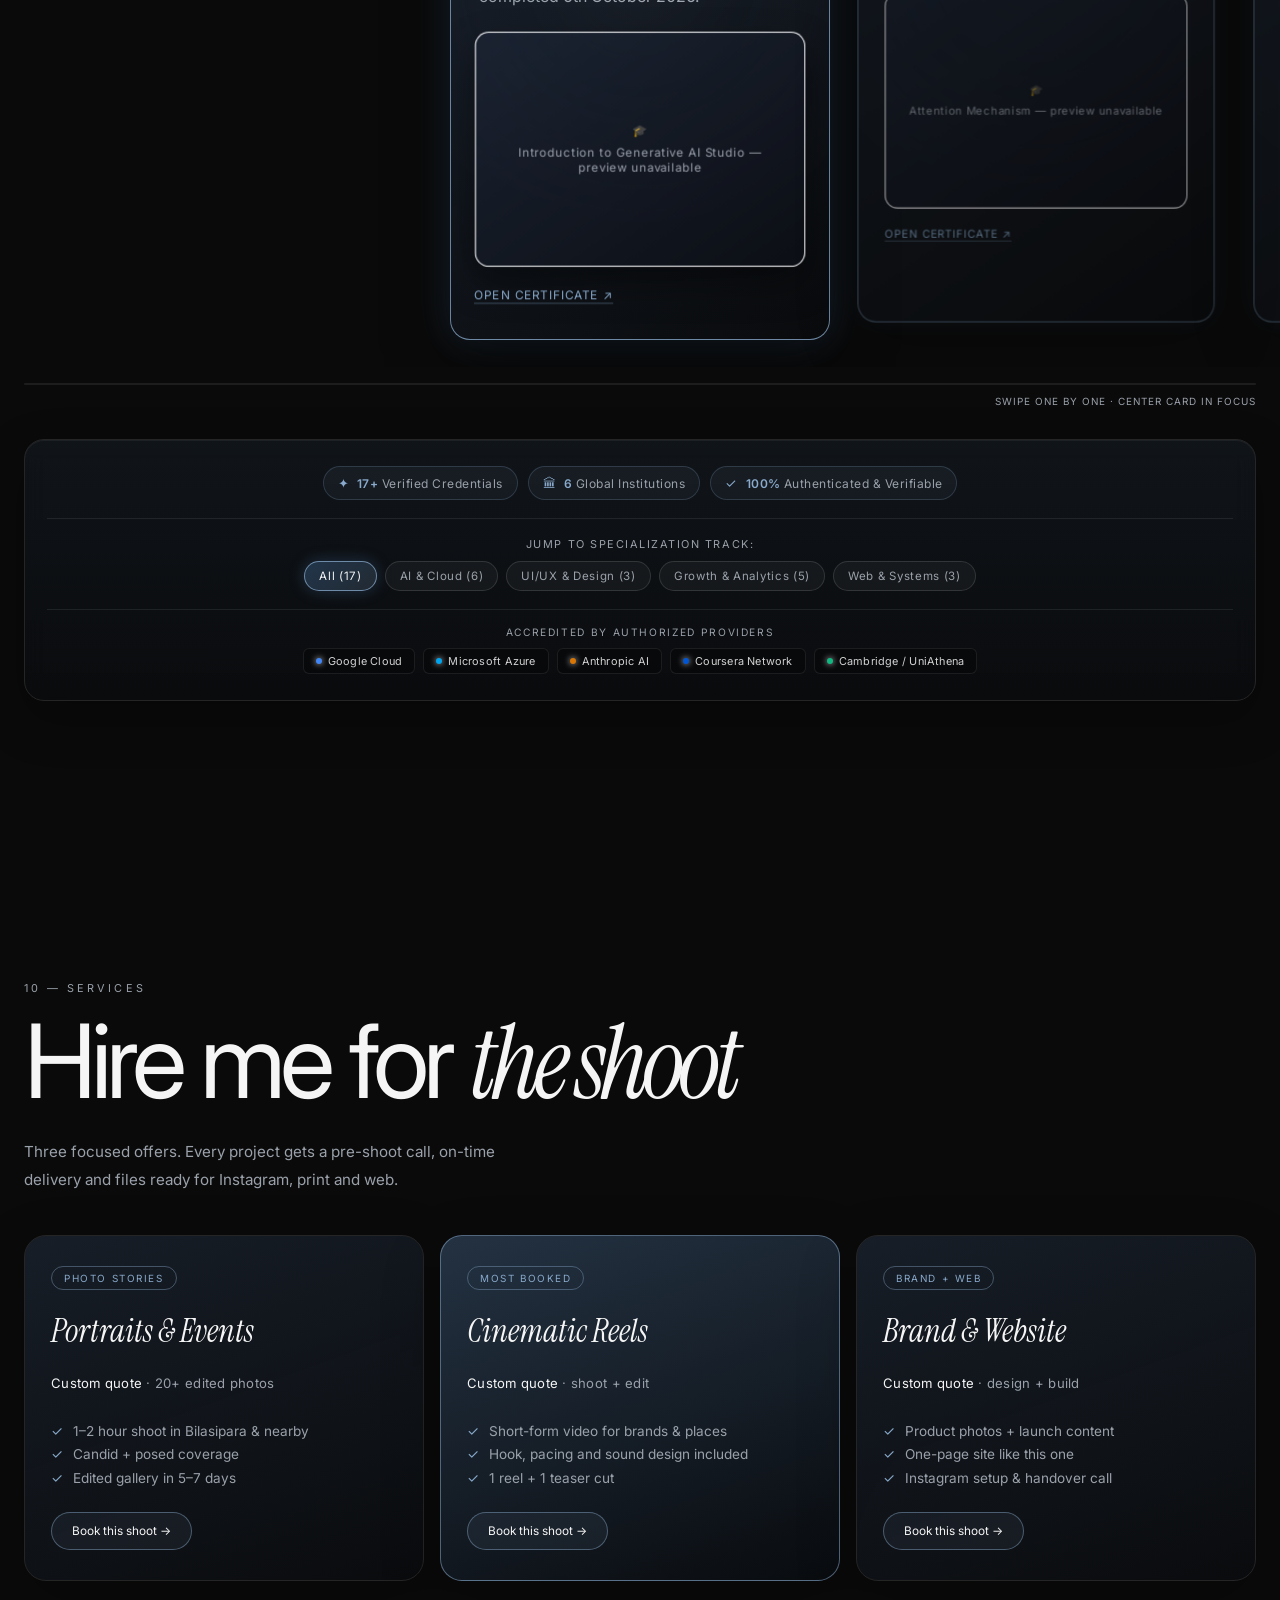
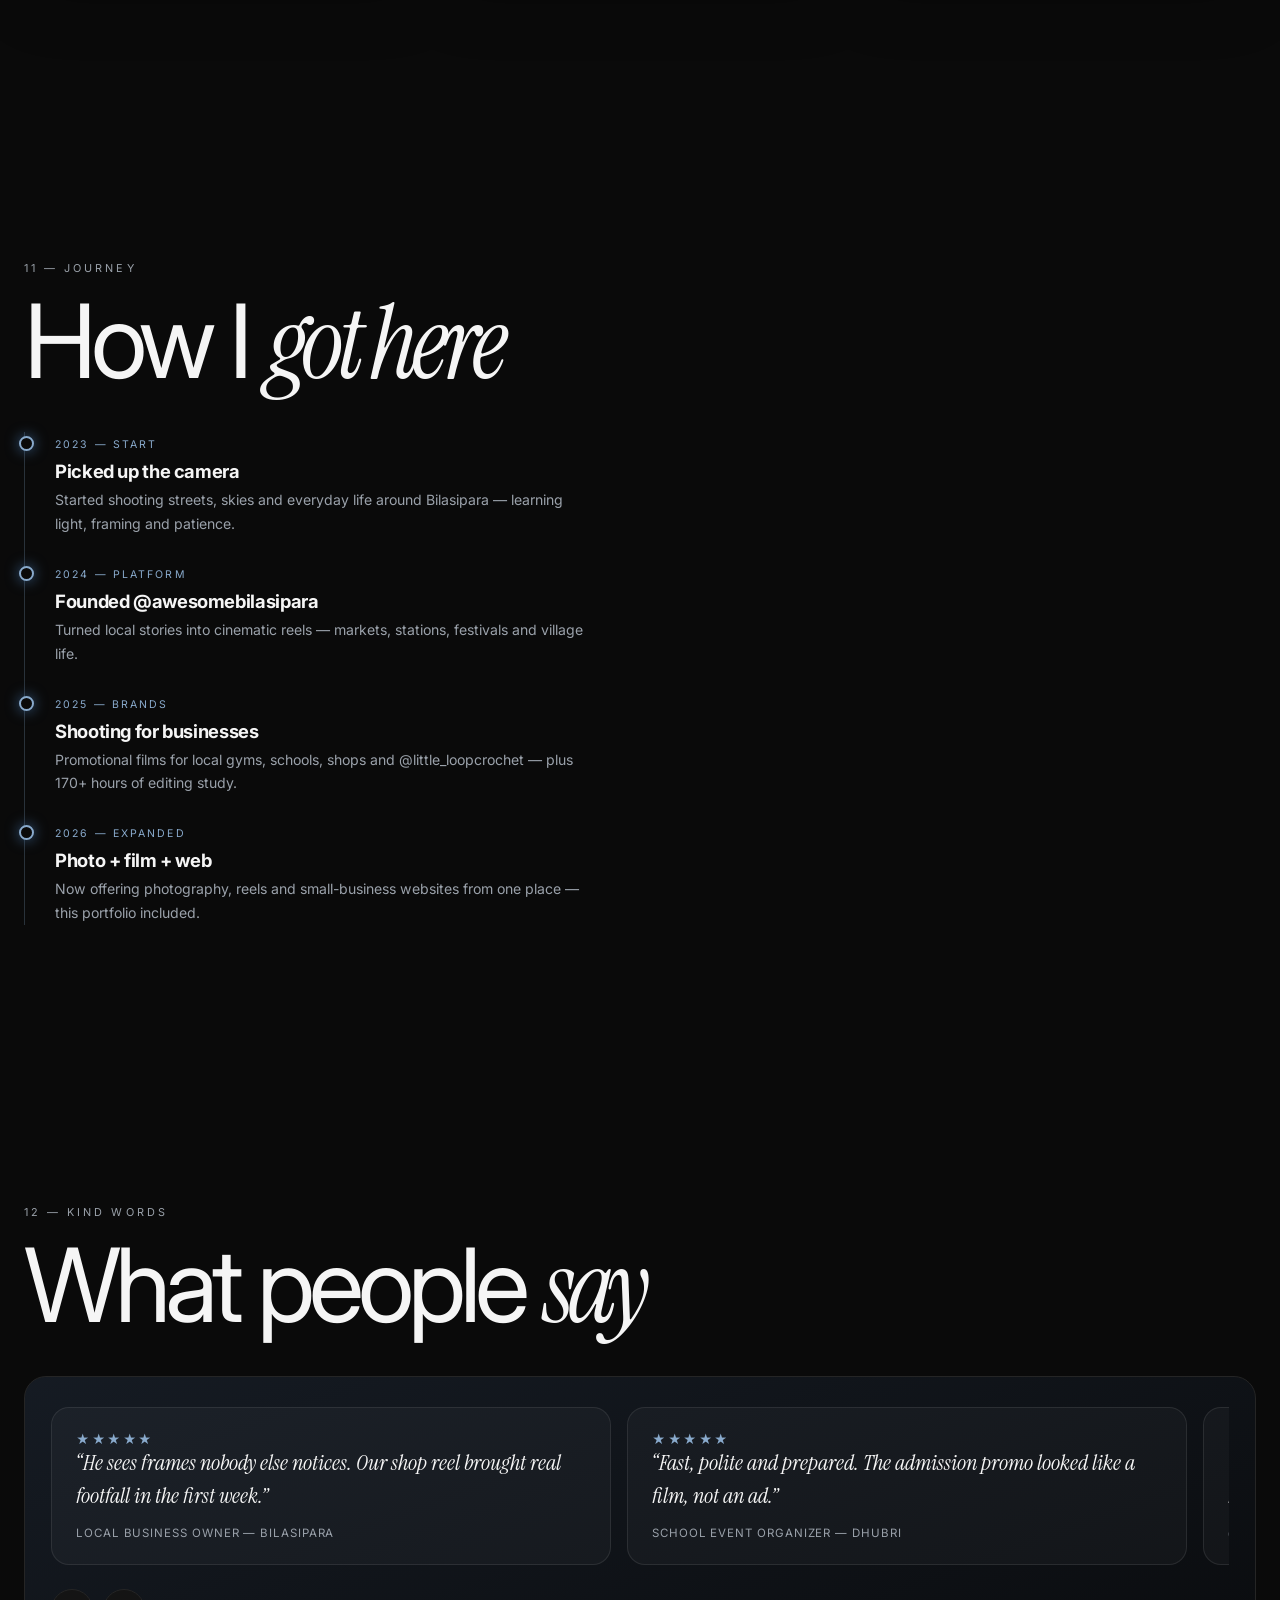
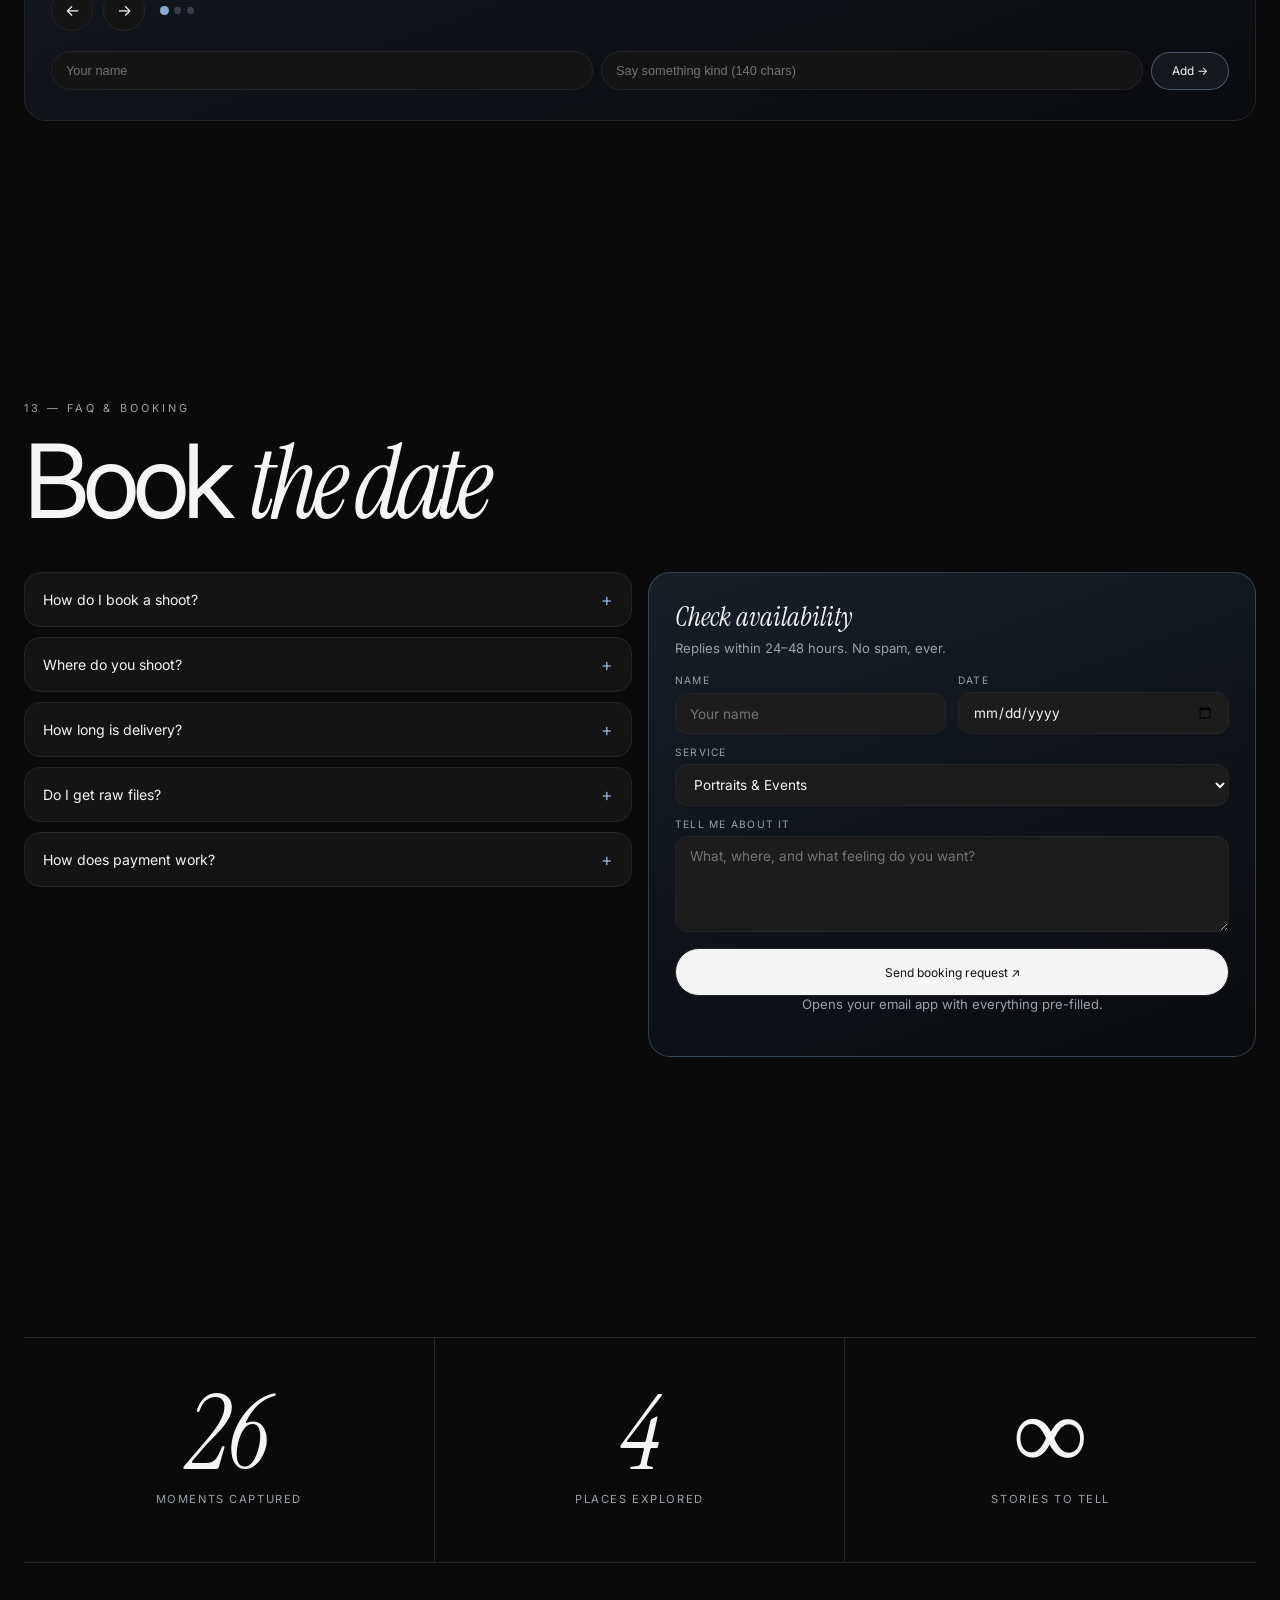
==== commit 65497906: "Add portfolio features: services, journey, reviews wall, FAQ and booking form" ====
--- a/index.html
+++ b/index.html
@@ -3901,6 +3901,382 @@
 }
 .hero-animate {
   transform: translateZ(var(--hz, 0px));
+}
+
+/* ---- Portfolio features: nav scroll, services, journey, reviews, faq+book ---- */
+
+.nav {
+  overflow-x: auto;
+  scrollbar-width: none;
+}
+.nav::-webkit-scrollbar {
+  display: none;
+}
+.nav-link,
+.nav-instagram {
+  white-space: nowrap;
+  flex: 0 0 auto;
+}
+
+.services-grid {
+  display: grid;
+  grid-template-columns: repeat(3, minmax(0, 1fr));
+  gap: 16px;
+  margin-top: 42px;
+}
+.service-card {
+  position: relative;
+  display: flex;
+  flex-direction: column;
+  overflow: hidden;
+  padding: 30px 26px;
+  border: 1px solid var(--stroke);
+  border-radius: 22px;
+  background: linear-gradient(160deg, rgba(26,34,45,.85), rgba(10,12,15,.75));
+  box-shadow: 0 20px 60px rgba(0,0,0,.22);
+  transition: translate .35s var(--ease), border-color .35s ease, box-shadow .35s ease;
+}
+.service-card:hover {
+  translate: 0 -6px;
+  border-color: rgba(137,170,204,.55);
+  box-shadow: 0 26px 70px rgba(0,0,0,.34), 0 0 28px rgba(78,133,191,.12);
+}
+.service-card.featured-service {
+  border-color: rgba(137,170,204,.55);
+  background: linear-gradient(160deg, rgba(38,54,72,.9), rgba(10,13,17,.8));
+}
+.service-tag {
+  align-self: flex-start;
+  padding: 5px 12px;
+  border: 1px solid rgba(137,170,204,.4);
+  border-radius: 999px;
+  color: var(--accent-1);
+  font-size: .62rem;
+  letter-spacing: .16em;
+  text-transform: uppercase;
+}
+.service-card h3 {
+  margin: 20px 0 10px;
+  font-family: var(--serif);
+  font-size: 2rem;
+  font-style: italic;
+  font-weight: 400;
+}
+.service-price {
+  color: var(--text);
+  font-size: .82rem;
+  letter-spacing: .02em;
+}
+.service-price span {
+  color: var(--muted);
+}
+.service-list {
+  margin: 16px 0 22px;
+  padding: 0;
+  list-style: none;
+  color: var(--muted);
+  font-size: .85rem;
+  line-height: 1.7;
+}
+.service-list li {
+  padding-left: 22px;
+  position: relative;
+}
+.service-list li::before {
+  content: "✓";
+  position: absolute;
+  left: 0;
+  color: var(--accent-1);
+}
+.service-book {
+  margin-top: auto;
+  align-self: flex-start;
+  padding: 11px 20px;
+  border: 1px solid rgba(137,170,204,.45);
+  border-radius: 999px;
+  background: rgba(137,170,204,.08);
+  color: var(--text);
+  font-size: .74rem;
+  transition: transform .3s var(--ease), background .3s ease;
+}
+.service-book:hover {
+  transform: translateY(-2px);
+  background: rgba(137,170,204,.16);
+}
+
+.journey {
+  position: relative;
+  margin-top: 42px;
+  padding-left: 30px;
+  border-left: 1px solid rgba(137,170,204,.25);
+  display: grid;
+  gap: 26px;
+}
+.journey-item {
+  position: relative;
+}
+.journey-item::before {
+  content: "";
+  position: absolute;
+  left: -36px;
+  top: 4px;
+  width: 11px;
+  height: 11px;
+  border-radius: 50%;
+  background: var(--bg);
+  border: 2px solid var(--accent-1);
+  box-shadow: 0 0 14px rgba(78,133,191,.7);
+}
+.journey-year {
+  color: var(--accent-1);
+  font-size: .66rem;
+  letter-spacing: .2em;
+}
+.journey-item h3 {
+  margin: 8px 0 6px;
+  font-size: 1.15rem;
+  letter-spacing: -.02em;
+}
+.journey-item p {
+  margin: 0;
+  max-width: 60ch;
+  color: var(--muted);
+  font-size: .88rem;
+  line-height: 1.7;
+}
+
+.reviews-wrap {
+  position: relative;
+  margin-top: 42px;
+  padding: 30px 26px;
+  border: 1px solid var(--stroke);
+  border-radius: 22px;
+  background: linear-gradient(160deg, rgba(24,31,41,.8), rgba(10,12,15,.75));
+  overflow: hidden;
+}
+.reviews-track {
+  display: grid;
+  grid-auto-flow: column;
+  grid-auto-columns: min(100%, 560px);
+  gap: 16px;
+  overflow-x: auto;
+  scroll-snap-type: x mandatory;
+  scrollbar-width: none;
+  padding-bottom: 6px;
+}
+.reviews-track::-webkit-scrollbar {
+  display: none;
+}
+.review-card {
+  scroll-snap-align: center;
+  padding: 24px;
+  border: 1px solid rgba(255,255,255,.09);
+  border-radius: 18px;
+  background: rgba(255,255,255,.03);
+}
+.review-card blockquote {
+  margin: 0 0 14px;
+  font-family: var(--serif);
+  font-style: italic;
+  font-size: 1.35rem;
+  line-height: 1.5;
+}
+.review-who {
+  color: var(--muted);
+  font-size: .72rem;
+  letter-spacing: .08em;
+  text-transform: uppercase;
+}
+.review-stars {
+  color: var(--accent-1);
+  letter-spacing: .2em;
+  font-size: .8rem;
+}
+.reviews-nav {
+  display: flex;
+  align-items: center;
+  gap: 10px;
+  margin-top: 18px;
+}
+.reviews-nav button {
+  width: 42px;
+  height: 42px;
+  border: 1px solid var(--stroke);
+  border-radius: 50%;
+  background: var(--surface);
+  font-size: 1rem;
+  transition: border-color .25s ease, transform .25s var(--ease);
+}
+.reviews-nav button:hover {
+  border-color: var(--accent-1);
+  transform: translateY(-2px);
+}
+.reviews-dots {
+  display: flex;
+  gap: 6px;
+  margin-left: 6px;
+}
+.reviews-dots i {
+  width: 7px;
+  height: 7px;
+  border-radius: 50%;
+  background: rgba(255,255,255,.18);
+  transition: background .3s ease, transform .3s ease;
+}
+.reviews-dots i.on {
+  background: var(--accent-1);
+  transform: scale(1.3);
+}
+.review-form {
+  display: flex;
+  gap: 8px;
+  flex-wrap: wrap;
+  margin-top: 20px;
+}
+.review-form input {
+  flex: 1 1 160px;
+  min-width: 0;
+  padding: 11px 14px;
+  border: 1px solid var(--stroke);
+  border-radius: 999px;
+  background: var(--surface);
+  color: var(--text);
+  font-size: .8rem;
+  outline: 0;
+}
+.review-form input:focus {
+  border-color: rgba(137,170,204,.6);
+}
+
+.book-grid {
+  display: grid;
+  grid-template-columns: 1fr 1fr;
+  gap: 16px;
+  margin-top: 42px;
+  align-items: start;
+}
+.faq-list {
+  display: grid;
+  gap: 10px;
+}
+.faq-item {
+  border: 1px solid var(--stroke);
+  border-radius: 16px;
+  background: var(--surface);
+  overflow: hidden;
+  transition: border-color .3s ease;
+}
+.faq-item.open {
+  border-color: rgba(137,170,204,.5);
+}
+.faq-q {
+  width: 100%;
+  display: flex;
+  justify-content: space-between;
+  align-items: center;
+  gap: 12px;
+  padding: 16px 18px;
+  border: 0;
+  background: transparent;
+  color: var(--text);
+  font-size: .88rem;
+  text-align: left;
+}
+.faq-q span:last-child {
+  color: var(--accent-1);
+  font-size: 1.1rem;
+  transition: transform .3s var(--ease);
+}
+.faq-item.open .faq-q span:last-child {
+  transform: rotate(45deg);
+}
+.faq-a {
+  max-height: 0;
+  overflow: hidden;
+  transition: max-height .4s var(--ease);
+}
+.faq-a p {
+  margin: 0;
+  padding: 0 18px 18px;
+  color: var(--muted);
+  font-size: .84rem;
+  line-height: 1.7;
+}
+.book-form {
+  padding: 26px;
+  border: 1px solid rgba(137,170,204,.3);
+  border-radius: 22px;
+  background: linear-gradient(160deg, rgba(26,34,45,.85), rgba(10,12,15,.8));
+}
+.book-form h3 {
+  margin: 0 0 6px;
+  font-family: var(--serif);
+  font-style: italic;
+  font-size: 1.7rem;
+  font-weight: 400;
+}
+.book-form > p {
+  margin: 0 0 18px;
+  color: var(--muted);
+  font-size: .82rem;
+}
+.book-form label {
+  display: grid;
+  gap: 6px;
+  margin-bottom: 12px;
+  color: var(--muted);
+  font-size: .64rem;
+  letter-spacing: .12em;
+  text-transform: uppercase;
+}
+.book-form input,
+.book-form select,
+.book-form textarea {
+  width: 100%;
+  padding: 11px 14px;
+  border: 1px solid var(--stroke);
+  border-radius: 12px;
+  background: var(--surface-2);
+  color: var(--text);
+  font-size: .85rem;
+  font-family: var(--sans);
+  outline: 0;
+}
+.book-form input:focus,
+.book-form select:focus,
+.book-form textarea:focus {
+  border-color: rgba(137,170,204,.6);
+  box-shadow: 0 0 0 3px rgba(78,133,191,.15);
+}
+.book-form textarea {
+  min-height: 96px;
+  resize: vertical;
+}
+.book-row {
+  display: grid;
+  grid-template-columns: 1fr 1fr;
+  gap: 12px;
+}
+.book-submit {
+  width: 100%;
+  margin-top: 4px;
+  min-height: 48px;
+}
+.book-note {
+  margin: 12px 0 0;
+  color: var(--muted);
+  font-size: .7rem;
+  text-align: center;
+}
+
+@media (max-width: 900px) {
+  .services-grid,
+  .book-grid {
+    grid-template-columns: 1fr;
+  }
+  .book-row {
+    grid-template-columns: 1fr;
+  }
 }
 
 @media (prefers-reduced-motion: reduce) {
@@ -4812,6 +5188,15 @@
                 </a>
                 <a class="nav-link" href="#gallery">
                   Work
+                </a>
+                <a class="nav-link" href="#services">
+                  Services
+                </a>
+                <a class="nav-link" href="#testimonials">
+                  Reviews
+                </a>
+                <a class="nav-link" href="#book">
+                  Book
                 </a>
                 <a class="nav-link" href="#contact">
                   Contact
@@ -5617,6 +6002,177 @@
                     </div>
                   </div>
                 </section>
+                <section class="section" id="services" aria-labelledby="services-title">
+                  <div class="container">
+                    <div class="eyebrow">10 — Services</div>
+                    <h2 class="section-title" id="services-title">
+                      Hire me for <span class="serif">the shoot</span>
+                    </h2>
+                    <p class="section-copy">
+                      Three focused offers. Every project gets a pre-shoot call,
+                      on-time delivery and files ready for Instagram, print and web.
+                    </p>
+                    <div class="services-grid">
+                      <article class="service-card">
+                        <span class="service-tag">Photo Stories</span>
+                        <h3>Portraits &amp; Events</h3>
+                        <p class="service-price">Custom quote <span>· 20+ edited photos</span></p>
+                        <ul class="service-list">
+                          <li>1–2 hour shoot in Bilasipara &amp; nearby</li>
+                          <li>Candid + posed coverage</li>
+                          <li>Edited gallery in 5–7 days</li>
+                        </ul>
+                        <button class="service-book" type="button" data-service="Portraits & Events">Book this shoot →</button>
+                      </article>
+                      <article class="service-card featured-service">
+                        <span class="service-tag">Most booked</span>
+                        <h3>Cinematic Reels</h3>
+                        <p class="service-price">Custom quote <span>· shoot + edit</span></p>
+                        <ul class="service-list">
+                          <li>Short-form video for brands &amp; places</li>
+                          <li>Hook, pacing and sound design included</li>
+                          <li>1 reel + 1 teaser cut</li>
+                        </ul>
+                        <button class="service-book" type="button" data-service="Cinematic Reels">Book this shoot →</button>
+                      </article>
+                      <article class="service-card">
+                        <span class="service-tag">Brand + Web</span>
+                        <h3>Brand &amp; Website</h3>
+                        <p class="service-price">Custom quote <span>· design + build</span></p>
+                        <ul class="service-list">
+                          <li>Product photos + launch content</li>
+                          <li>One-page site like this one</li>
+                          <li>Instagram setup &amp; handover call</li>
+                        </ul>
+                        <button class="service-book" type="button" data-service="Brand & Website">Book this shoot →</button>
+                      </article>
+                    </div>
+                  </div>
+                </section>
+                <section class="section" id="journey" aria-labelledby="journey-title">
+                  <div class="container">
+                    <div class="eyebrow">11 — Journey</div>
+                    <h2 class="section-title" id="journey-title">
+                      How I <span class="serif">got here</span>
+                    </h2>
+                    <div class="journey">
+                      <div class="journey-item">
+                        <span class="journey-year">2023 — START</span>
+                        <h3>Picked up the camera</h3>
+                        <p>Started shooting streets, skies and everyday life around Bilasipara — learning light, framing and patience.</p>
+                      </div>
+                      <div class="journey-item">
+                        <span class="journey-year">2024 — PLATFORM</span>
+                        <h3>Founded @awesomebilasipara</h3>
+                        <p>Turned local stories into cinematic reels — markets, stations, festivals and village life.</p>
+                      </div>
+                      <div class="journey-item">
+                        <span class="journey-year">2025 — BRANDS</span>
+                        <h3>Shooting for businesses</h3>
+                        <p>Promotional films for local gyms, schools, shops and @little_loopcrochet — plus 170+ hours of editing study.</p>
+                      </div>
+                      <div class="journey-item">
+                        <span class="journey-year">2026 — EXPANDED</span>
+                        <h3>Photo + film + web</h3>
+                        <p>Now offering photography, reels and small-business websites from one place — this portfolio included.</p>
+                      </div>
+                    </div>
+                  </div>
+                </section>
+                <section class="section" id="testimonials" aria-labelledby="testimonials-title">
+                  <div class="container">
+                    <div class="eyebrow">12 — Kind words</div>
+                    <h2 class="section-title" id="testimonials-title">
+                      What people <span class="serif">say</span>
+                    </h2>
+                    <div class="reviews-wrap">
+                      <div class="reviews-track" id="reviewsTrack" aria-label="Client reviews">
+                        <article class="review-card">
+                          <div class="review-stars" aria-label="5 out of 5 stars">★★★★★</div>
+                          <blockquote>“He sees frames nobody else notices. Our shop reel brought real footfall in the first week.”</blockquote>
+                          <div class="review-who">Local business owner — Bilasipara</div>
+                        </article>
+                        <article class="review-card">
+                          <div class="review-stars" aria-label="5 out of 5 stars">★★★★★</div>
+                          <blockquote>“Fast, polite and prepared. The admission promo looked like a film, not an ad.”</blockquote>
+                          <div class="review-who">School event organizer — Dhubri</div>
+                        </article>
+                        <article class="review-card">
+                          <div class="review-stars" aria-label="5 out of 5 stars">★★★★★</div>
+                          <blockquote>“Product photos plus a clean one-page site — our crochet brand finally looks like us.”</blockquote>
+                          <div class="review-who">@little_loopcrochet — handmade brand</div>
+                        </article>
+                      </div>
+                      <div class="reviews-nav">
+                        <button id="reviewsPrev" type="button" aria-label="Previous review">←</button>
+                        <button id="reviewsNext" type="button" aria-label="Next review">→</button>
+                        <div class="reviews-dots" id="reviewsDots" aria-hidden="true"></div>
+                      </div>
+                      <form class="review-form" id="reviewForm">
+                        <input id="reviewName" type="text" maxlength="40" placeholder="Your name" aria-label="Your name" />
+                        <input id="reviewText" type="text" maxlength="140" placeholder="Say something kind (140 chars)" aria-label="Your review" />
+                        <button class="service-book" type="submit">Add →</button>
+                      </form>
+                    </div>
+                  </div>
+                </section>
+                <section class="section" id="book" aria-labelledby="book-title">
+                  <div class="container">
+                    <div class="eyebrow">13 — FAQ &amp; Booking</div>
+                    <h2 class="section-title" id="book-title">
+                      Book <span class="serif">the date</span>
+                    </h2>
+                    <div class="book-grid">
+                      <div class="faq-list" id="faqList">
+                        <div class="faq-item">
+                          <button class="faq-q" type="button" aria-expanded="false">How do I book a shoot? <span>+</span></button>
+                          <div class="faq-a"><p>Fill the form with your date and idea. I reply within 24–48 hours with availability and a fixed quote — no advance needed to talk.</p></div>
+                        </div>
+                        <div class="faq-item">
+                          <button class="faq-q" type="button" aria-expanded="false">Where do you shoot? <span>+</span></button>
+                          <div class="faq-a"><p>Based in Bilasipara, Assam. I travel across Dhubri &amp; Kokrajhar — travel cost is shared upfront, never a surprise.</p></div>
+                        </div>
+                        <div class="faq-item">
+                          <button class="faq-q" type="button" aria-expanded="false">How long is delivery? <span>+</span></button>
+                          <div class="faq-a"><p>Photos in 5–7 days, reels in 7–10 days with one revision round included. Urgent delivery is possible — mention it in the form.</p></div>
+                        </div>
+                        <div class="faq-item">
+                          <button class="faq-q" type="button" aria-expanded="false">Do I get raw files? <span>+</span></button>
+                          <div class="faq-a"><p>You get high-resolution edited photos and the final reel in Instagram-ready + full-quality versions. Raw files on request.</p></div>
+                        </div>
+                        <div class="faq-item">
+                          <button class="faq-q" type="button" aria-expanded="false">How does payment work? <span>+</span></button>
+                          <div class="faq-a"><p>Fixed quote before the shoot, 50% to lock the date, rest on delivery. UPI accepted.</p></div>
+                        </div>
+                      </div>
+                      <form class="book-form" id="bookForm">
+                        <h3>Check availability</h3>
+                        <p>Replies within 24–48 hours. No spam, ever.</p>
+                        <div class="book-row">
+                          <label>Name
+                            <input id="bookName" type="text" placeholder="Your name" autocomplete="name" />
+                          </label>
+                          <label>Date
+                            <input id="bookDate" type="date" />
+                          </label>
+                        </div>
+                        <label>Service
+                          <select id="bookService">
+                            <option>Portraits &amp; Events</option>
+                            <option>Cinematic Reels</option>
+                            <option>Brand &amp; Website</option>
+                            <option>Something else</option>
+                          </select>
+                        </label>
+                        <label>Tell me about it
+                          <textarea id="bookMsg" placeholder="What, where, and what feeling do you want?"></textarea>
+                        </label>
+                        <button class="button button-primary book-submit" type="submit">Send booking request ↗</button>
+                        <p class="book-note">Opens your email app with everything pre-filled.</p>
+                      </form>
+                    </div>
+                  </div>
+                </section>
                 <section
                   class="section"
                   aria-label="Photography statistics"
@@ -9819,6 +10375,168 @@
     });
   });
 
+/* ---- Portfolio features: services booking, reviews, faq, inquiry form ---- */
+(() => {
+  const reduced = window.matchMedia("(prefers-reduced-motion: reduce)").matches;
+  const toast = document.getElementById("toast");
+  let toastTimer = null;
+  function notify(message) {
+    if (!toast) return;
+    toast.textContent = message;
+    toast.classList.add("show");
+    clearTimeout(toastTimer);
+    toastTimer = setTimeout(() => toast.classList.remove("show"), 2600);
+  }
+
+  /* Service cards -> prefill booking form */
+  const serviceSelect = document.getElementById("bookService");
+  document.querySelectorAll(".service-book[data-service]").forEach(button => {
+    button.addEventListener("click", () => {
+      const value = button.dataset.service;
+      if (serviceSelect) {
+        [...serviceSelect.options].forEach(o => { if (o.text.trim() === value) serviceSelect.value = o.value; });
+      }
+      document.getElementById("book")?.scrollIntoView({ behavior: reduced ? "auto" : "smooth" });
+      notify(`"${value}" selected — tell me your date`);
+    });
+  });
+
+  /* Reviews slider */
+  try {
+    const track = document.getElementById("reviewsTrack");
+    const dots = document.getElementById("reviewsDots");
+    const prev = document.getElementById("reviewsPrev");
+    const next = document.getElementById("reviewsNext");
+    function cards() { return [...track.querySelectorAll(".review-card")]; }
+    function buildDots() {
+      dots.innerHTML = "";
+      cards().forEach((_, i) => {
+        const d = document.createElement("i");
+        if (i === 0) d.classList.add("on");
+        dots.appendChild(d);
+      });
+    }
+    function activeIndex() {
+      const list = cards();
+      let best = 0, bestDist = Infinity;
+      list.forEach((card, i) => {
+        const dist = Math.abs(card.offsetLeft - track.scrollLeft);
+        if (dist < bestDist) { bestDist = dist; best = i; }
+      });
+      return best;
+    }
+    function syncDots() {
+      const i = activeIndex();
+      [...dots.children].forEach((d, k) => d.classList.toggle("on", k === i));
+    }
+    function go(dir) {
+      const card = track.querySelector(".review-card");
+      const step = card ? card.offsetWidth + 16 : 400;
+      track.scrollBy({ left: dir * step, behavior: reduced ? "auto" : "smooth" });
+    }
+    if (track && prev && next) {
+      buildDots();
+      prev.addEventListener("click", () => go(-1));
+      next.addEventListener("click", () => go(1));
+      track.addEventListener("scroll", () => requestAnimationFrame(syncDots), { passive: true });
+      dots.addEventListener("click", event => {
+        const i = [...dots.children].indexOf(event.target);
+        if (i < 0) return;
+        track.scrollTo({ left: cards()[i].offsetLeft - track.offsetLeft, behavior: reduced ? "auto" : "smooth" });
+      });
+      let auto = null;
+      function startAuto() {
+        if (reduced) return;
+        stopAuto();
+        auto = setInterval(() => {
+          const i = activeIndex();
+          if (i >= cards().length - 1) track.scrollTo({ left: 0, behavior: "smooth" });
+          else go(1);
+        }, 6000);
+      }
+      function stopAuto() { if (auto) clearInterval(auto); auto = null; }
+      track.addEventListener("pointerenter", stopAuto);
+      track.addEventListener("pointerleave", startAuto);
+      track.addEventListener("focusin", stopAuto);
+      track.addEventListener("focusout", startAuto);
+      startAuto();
+      /* Visitor reviews (local only) */
+      try {
+        const saved = JSON.parse(localStorage.getItem("axr-reviews") || "[]");
+        saved.forEach(addReviewCard);
+      } catch (error) {}
+      function addReviewCard(review) {
+        const card = document.createElement("article");
+        card.className = "review-card";
+        const stars = document.createElement("div");
+        stars.className = "review-stars";
+        stars.textContent = "★★★★★";
+        const quote = document.createElement("blockquote");
+        quote.textContent = `\u201C${review.text}\u201D`;
+        const who = document.createElement("div");
+        who.className = "review-who";
+        who.textContent = `${review.name} — visitor`;
+        card.append(stars, quote, who);
+        track.appendChild(card);
+        buildDots();
+      }
+      const form = document.getElementById("reviewForm");
+      form?.addEventListener("submit", event => {
+        event.preventDefault();
+        const name = document.getElementById("reviewName").value.trim().slice(0, 40) || "Friend";
+        const text = document.getElementById("reviewText").value.trim().slice(0, 140);
+        if (!text) { notify("Write a few words first"); return; }
+        const review = { name, text };
+        addReviewCard(review);
+        try {
+          const saved = JSON.parse(localStorage.getItem("axr-reviews") || "[]");
+          saved.push(review);
+          localStorage.setItem("axr-reviews", JSON.stringify(saved));
+        } catch (error) {}
+        form.reset();
+        track.scrollTo({ left: track.scrollWidth, behavior: reduced ? "auto" : "smooth" });
+        notify("Thank you — your words are on the wall");
+      });
+    }
+  } catch (error) {}
+
+  /* FAQ accordion (one open at a time) */
+  try {
+    const items = document.querySelectorAll(".faq-item");
+    items.forEach(item => {
+      const button = item.querySelector(".faq-q");
+      const panel = item.querySelector(".faq-a");
+      button?.addEventListener("click", () => {
+        const isOpen = item.classList.contains("open");
+        items.forEach(other => {
+          other.classList.remove("open");
+          other.querySelector(".faq-a").style.maxHeight = "";
+          other.querySelector(".faq-q")?.setAttribute("aria-expanded", "false");
+        });
+        if (!isOpen) {
+          item.classList.add("open");
+          panel.style.maxHeight = panel.scrollHeight + "px";
+          button.setAttribute("aria-expanded", "true");
+        }
+      });
+    });
+  } catch (error) {}
+
+  /* Booking form -> prefilled email */
+  document.getElementById("bookForm")?.addEventListener("submit", event => {
+    event.preventDefault();
+    const name = document.getElementById("bookName").value.trim();
+    const date = document.getElementById("bookDate").value;
+    const service = document.getElementById("bookService").value;
+    const message = document.getElementById("bookMsg").value.trim();
+    if (!name || !message) { notify("Add your name and a line about the shoot"); return; }
+    const subject = encodeURIComponent(`Shoot inquiry — ${service} — ${name}`);
+    const body = encodeURIComponent(`Hi Abdulla,\n\nName: ${name}\nService: ${service}\nDate: ${date || "flexible"}\n\n${message}\n\n— sent from your portfolio`);
+    window.location.href = `mailto:axr.md.photo@gmail.com?subject=${subject}&body=${body}`;
+    notify("Opening your email app with the request ready");
+  });
+})();
+
   /* Contact: dedicated copy-email + share-portfolio buttons */
   try {
     const copyBtn = document.getElementById("copyEmailBtn");
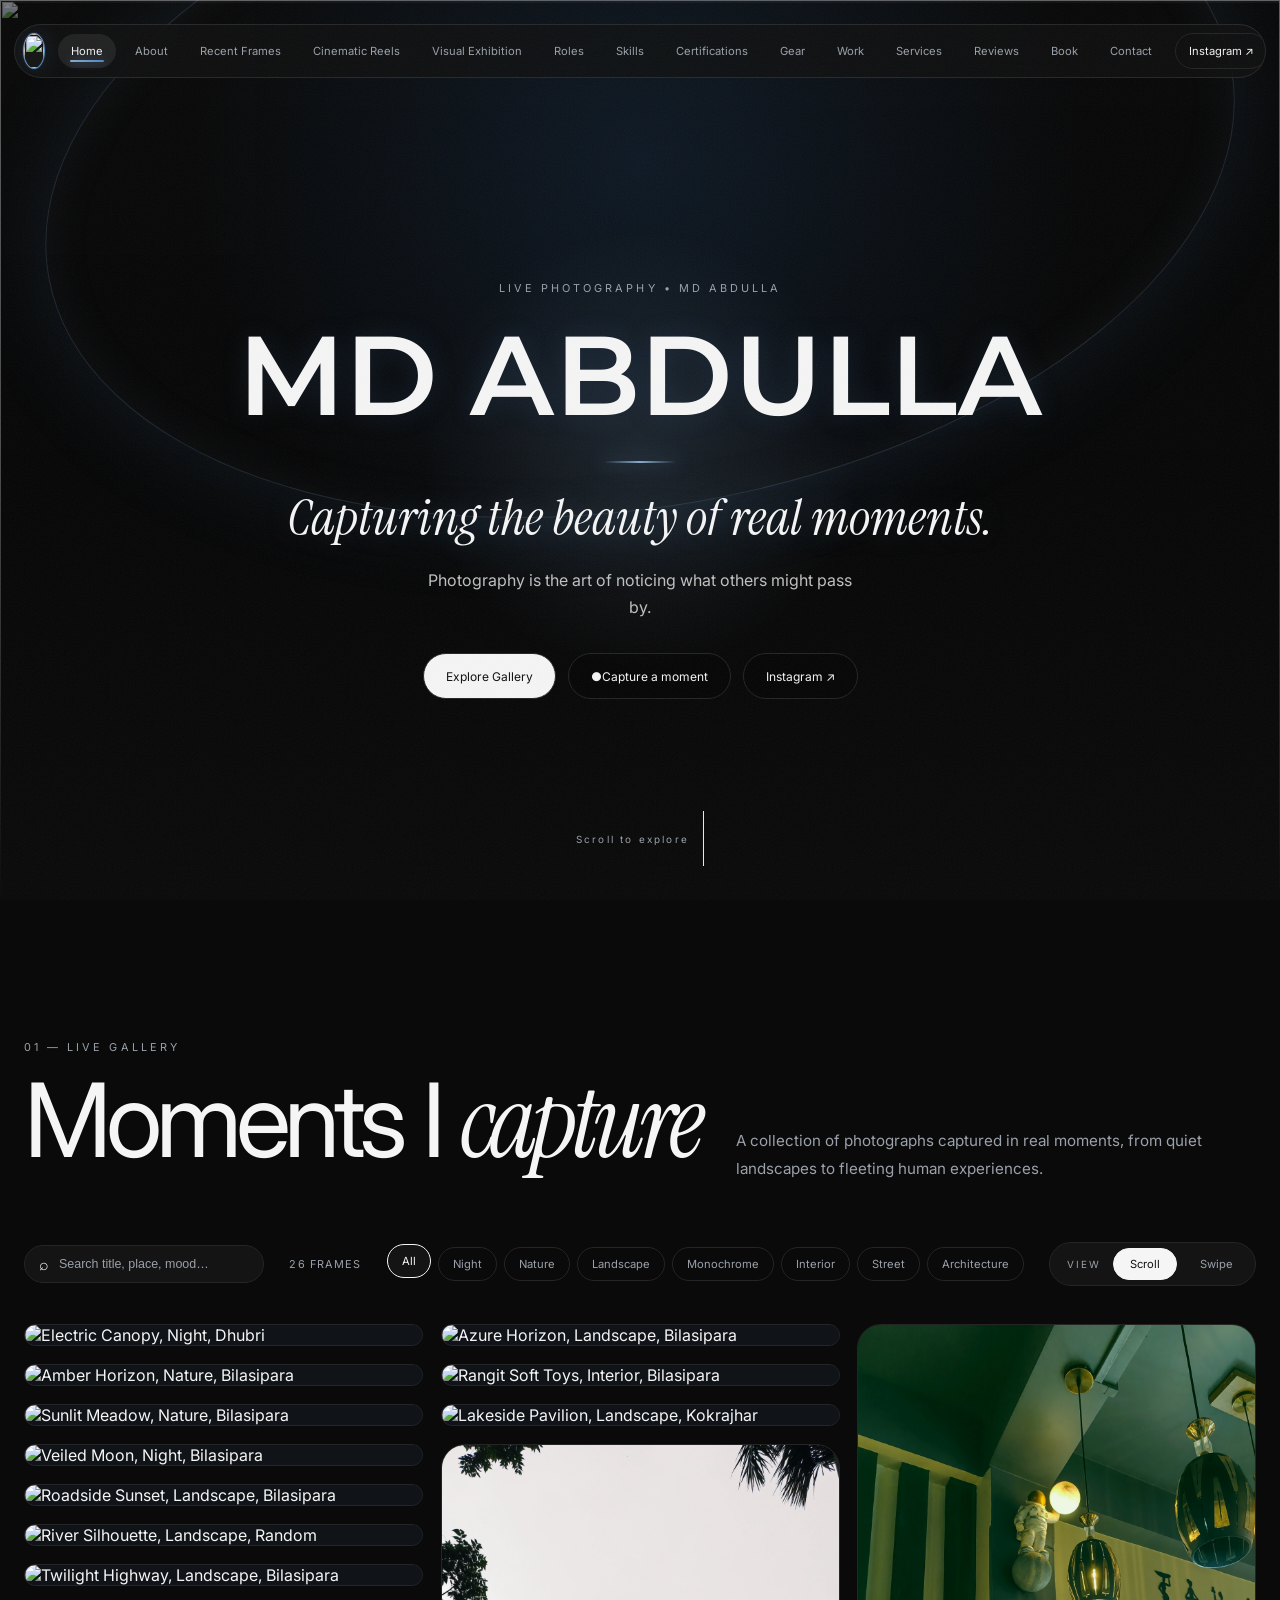
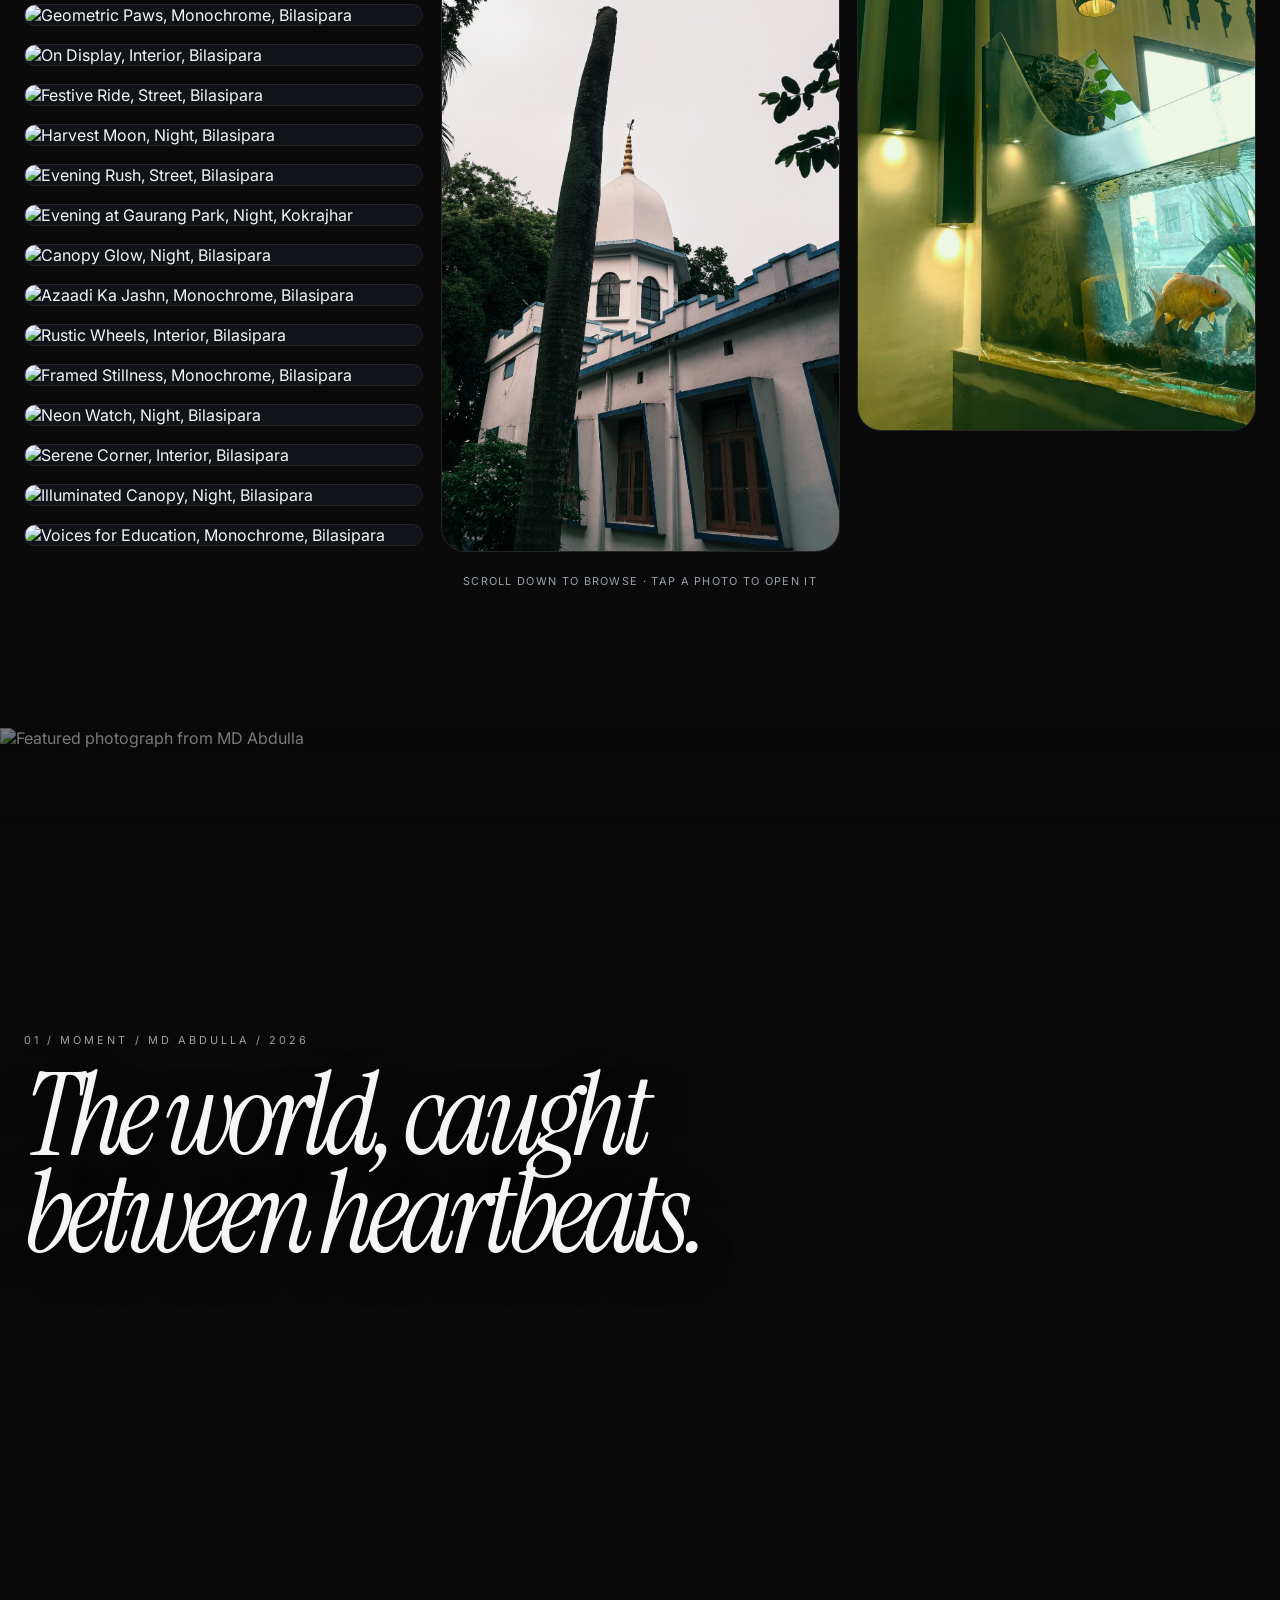
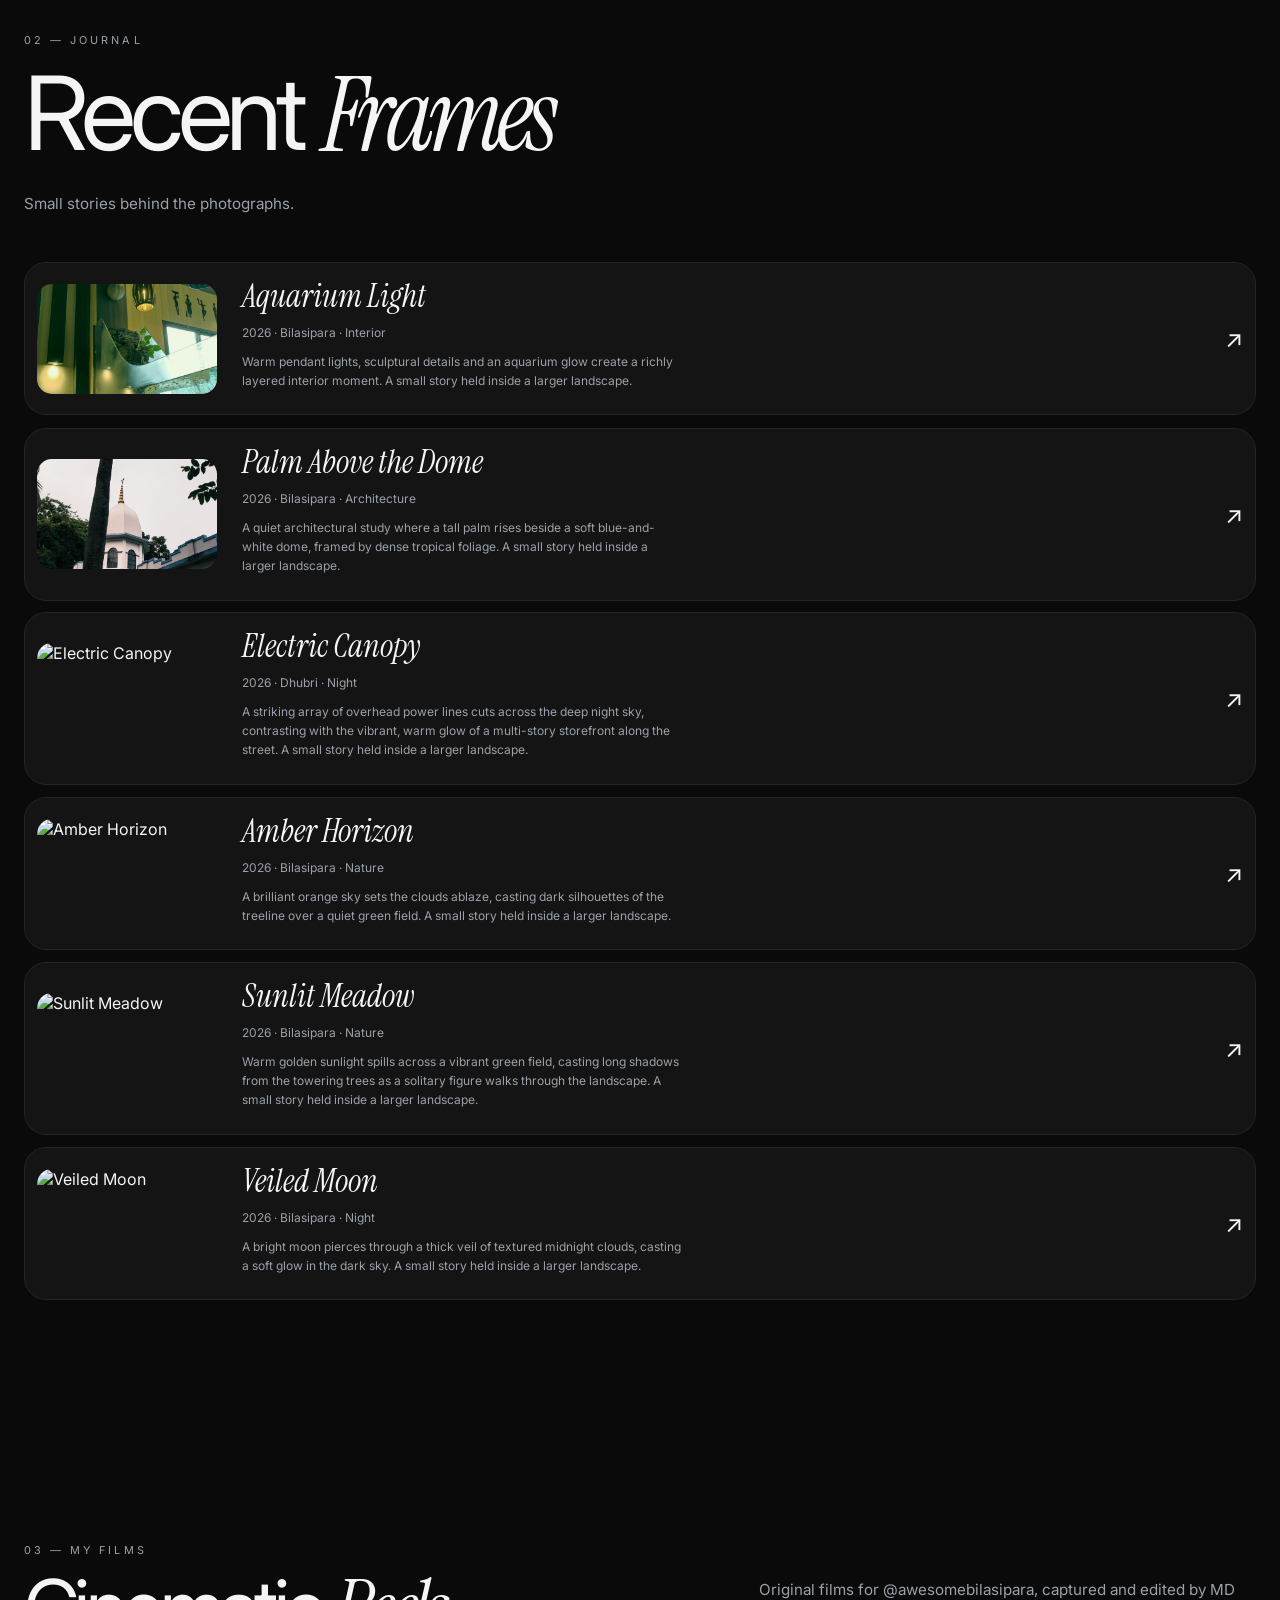
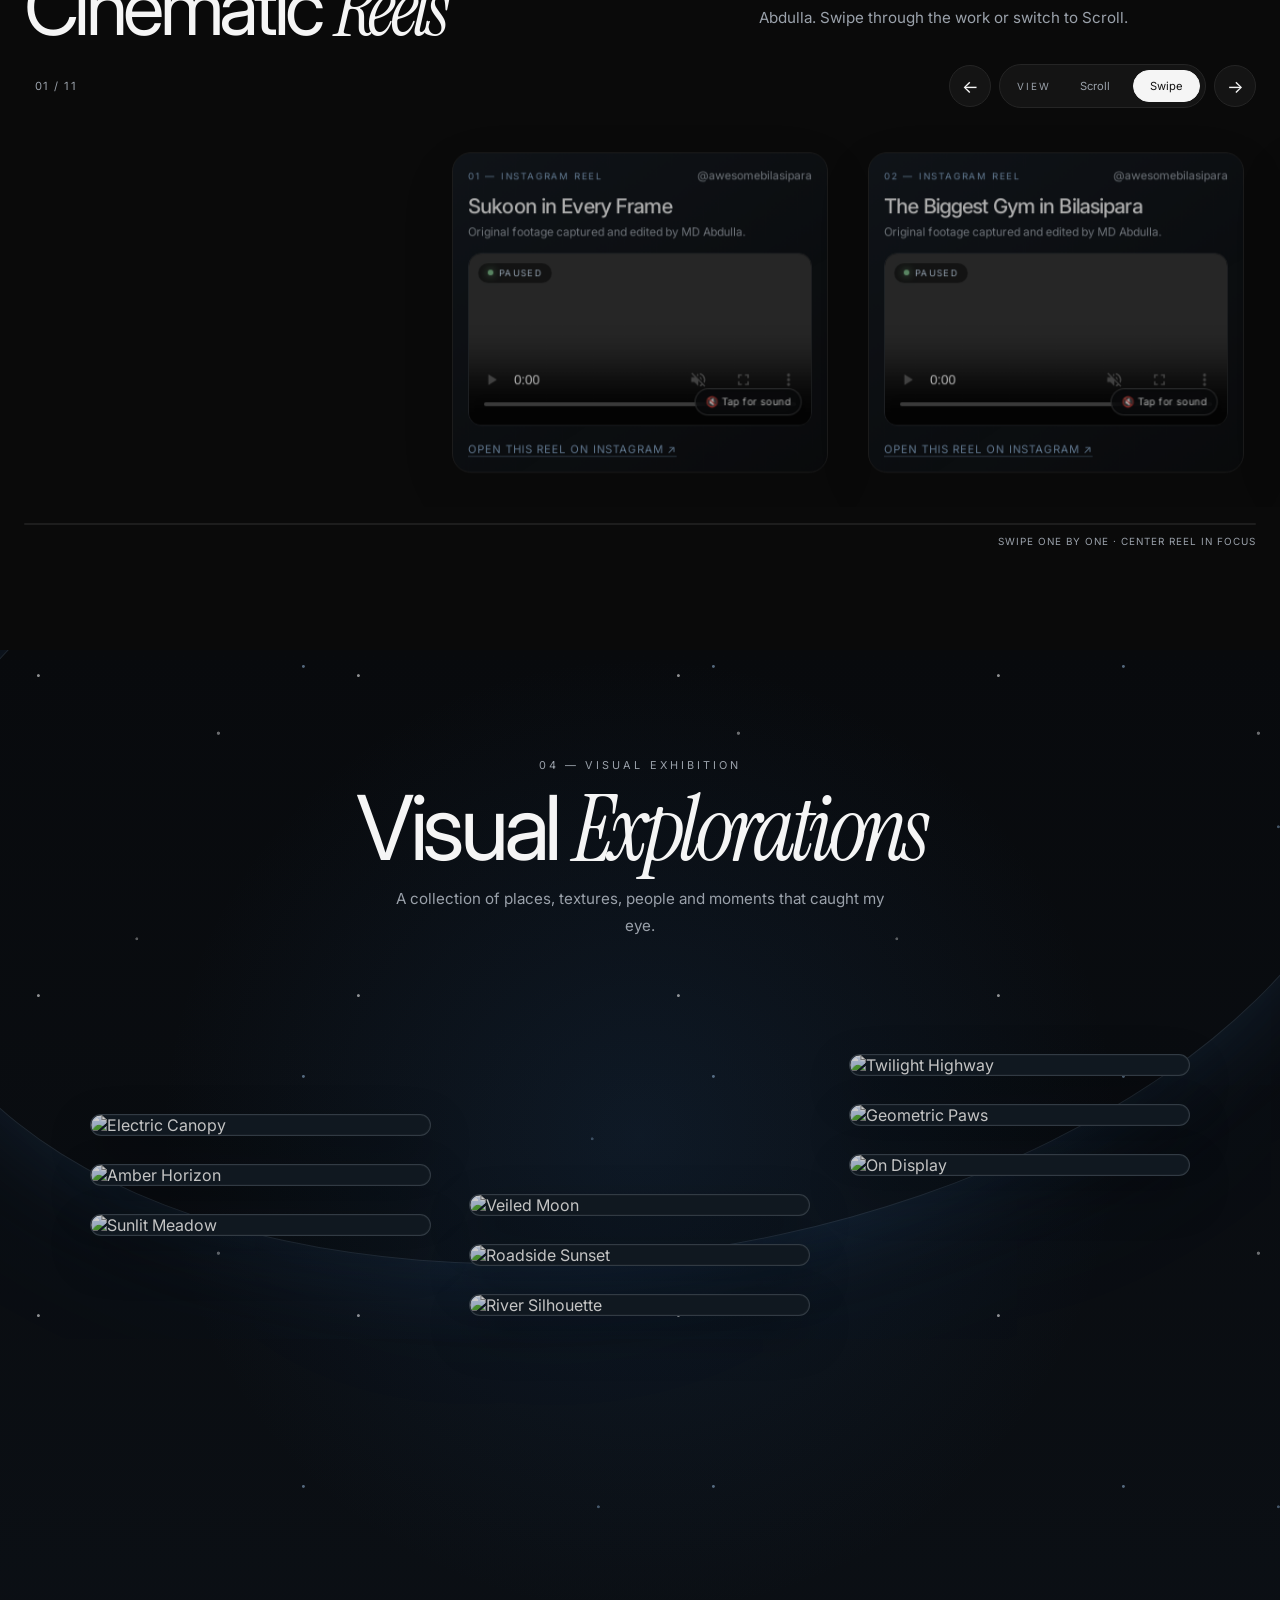
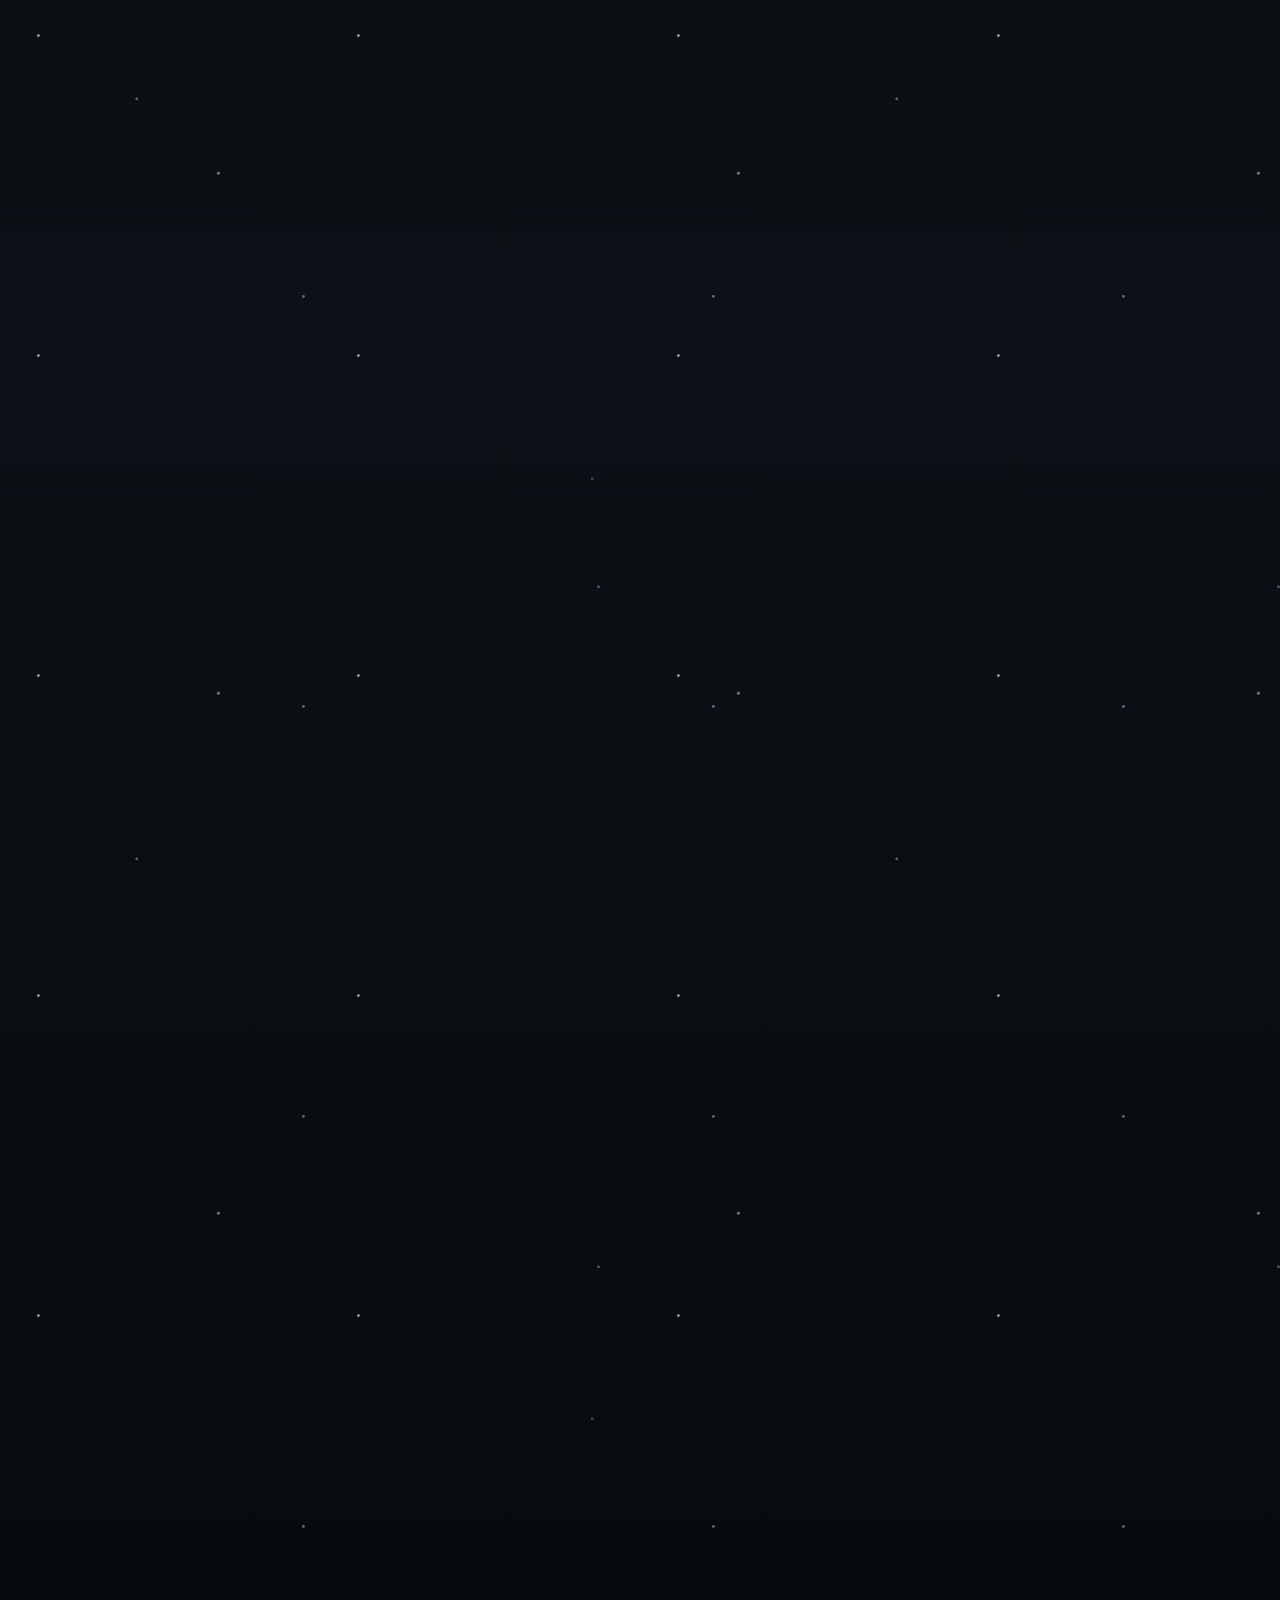
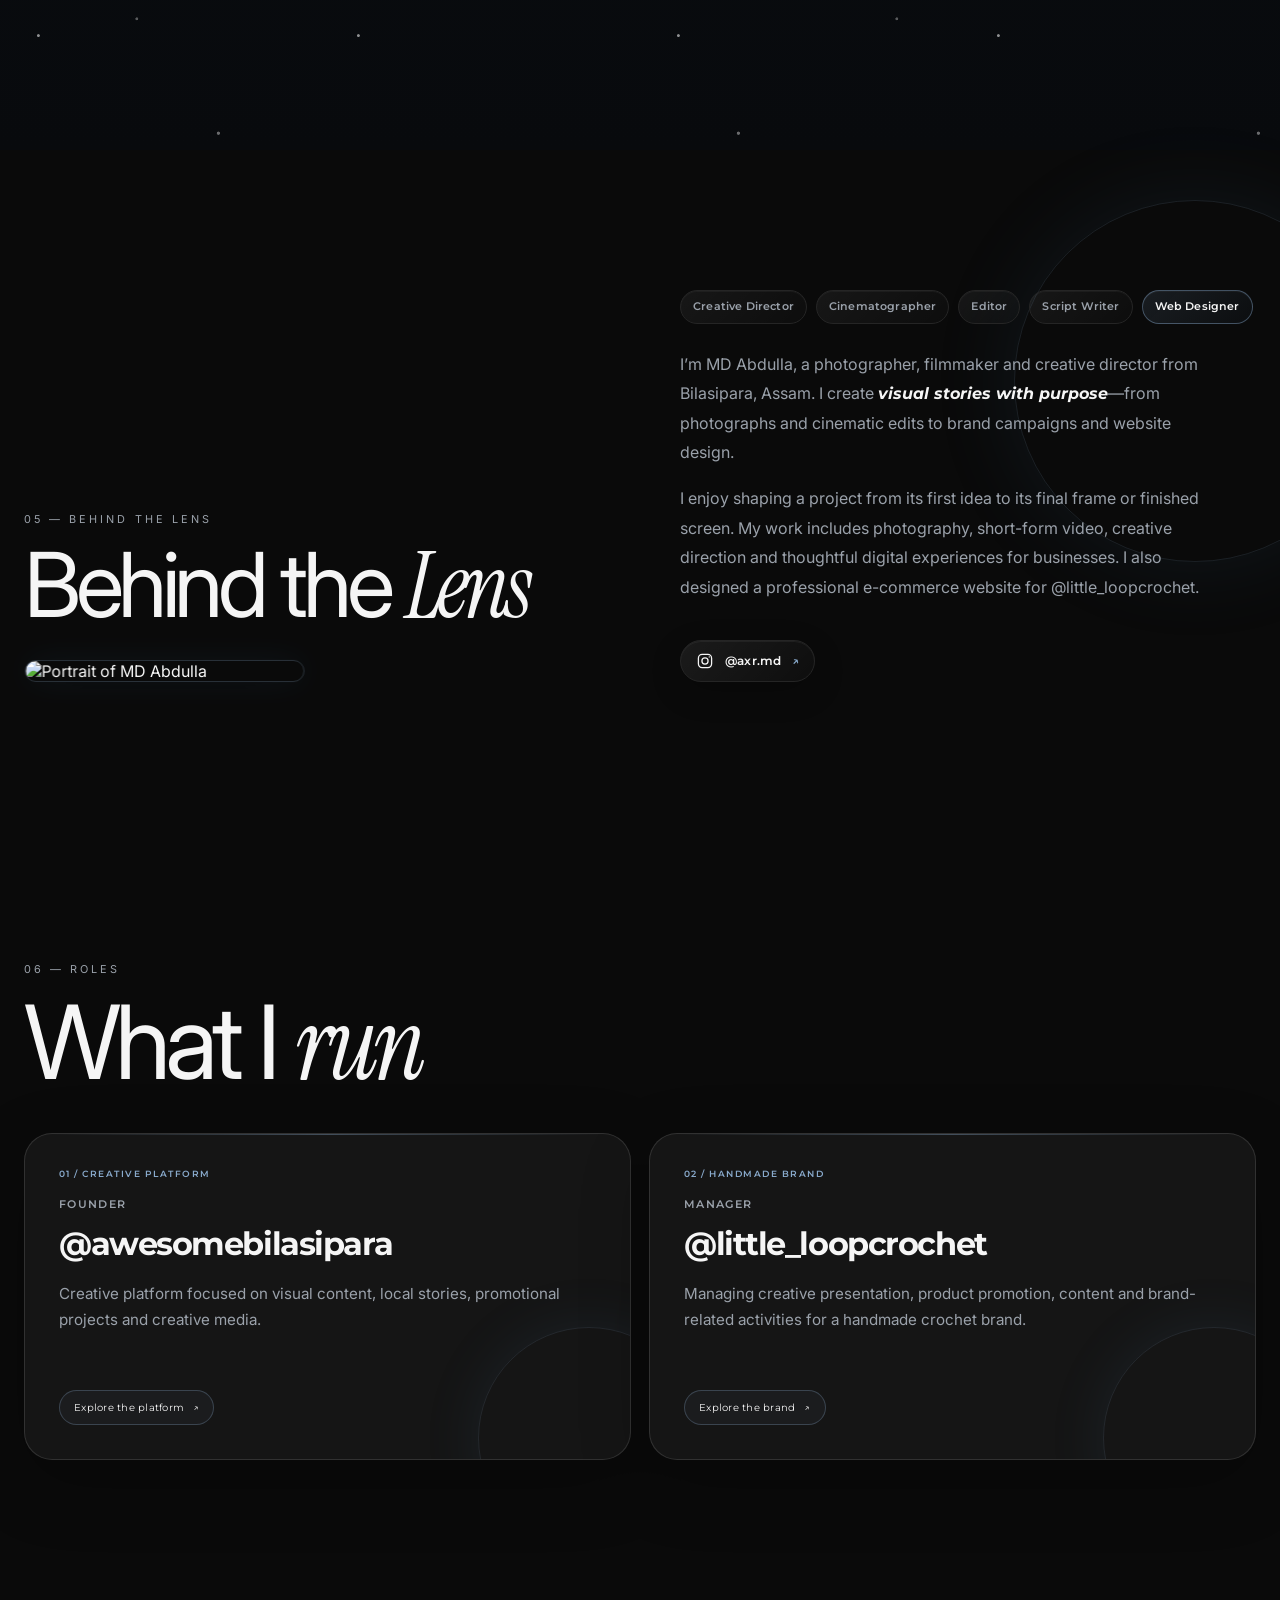
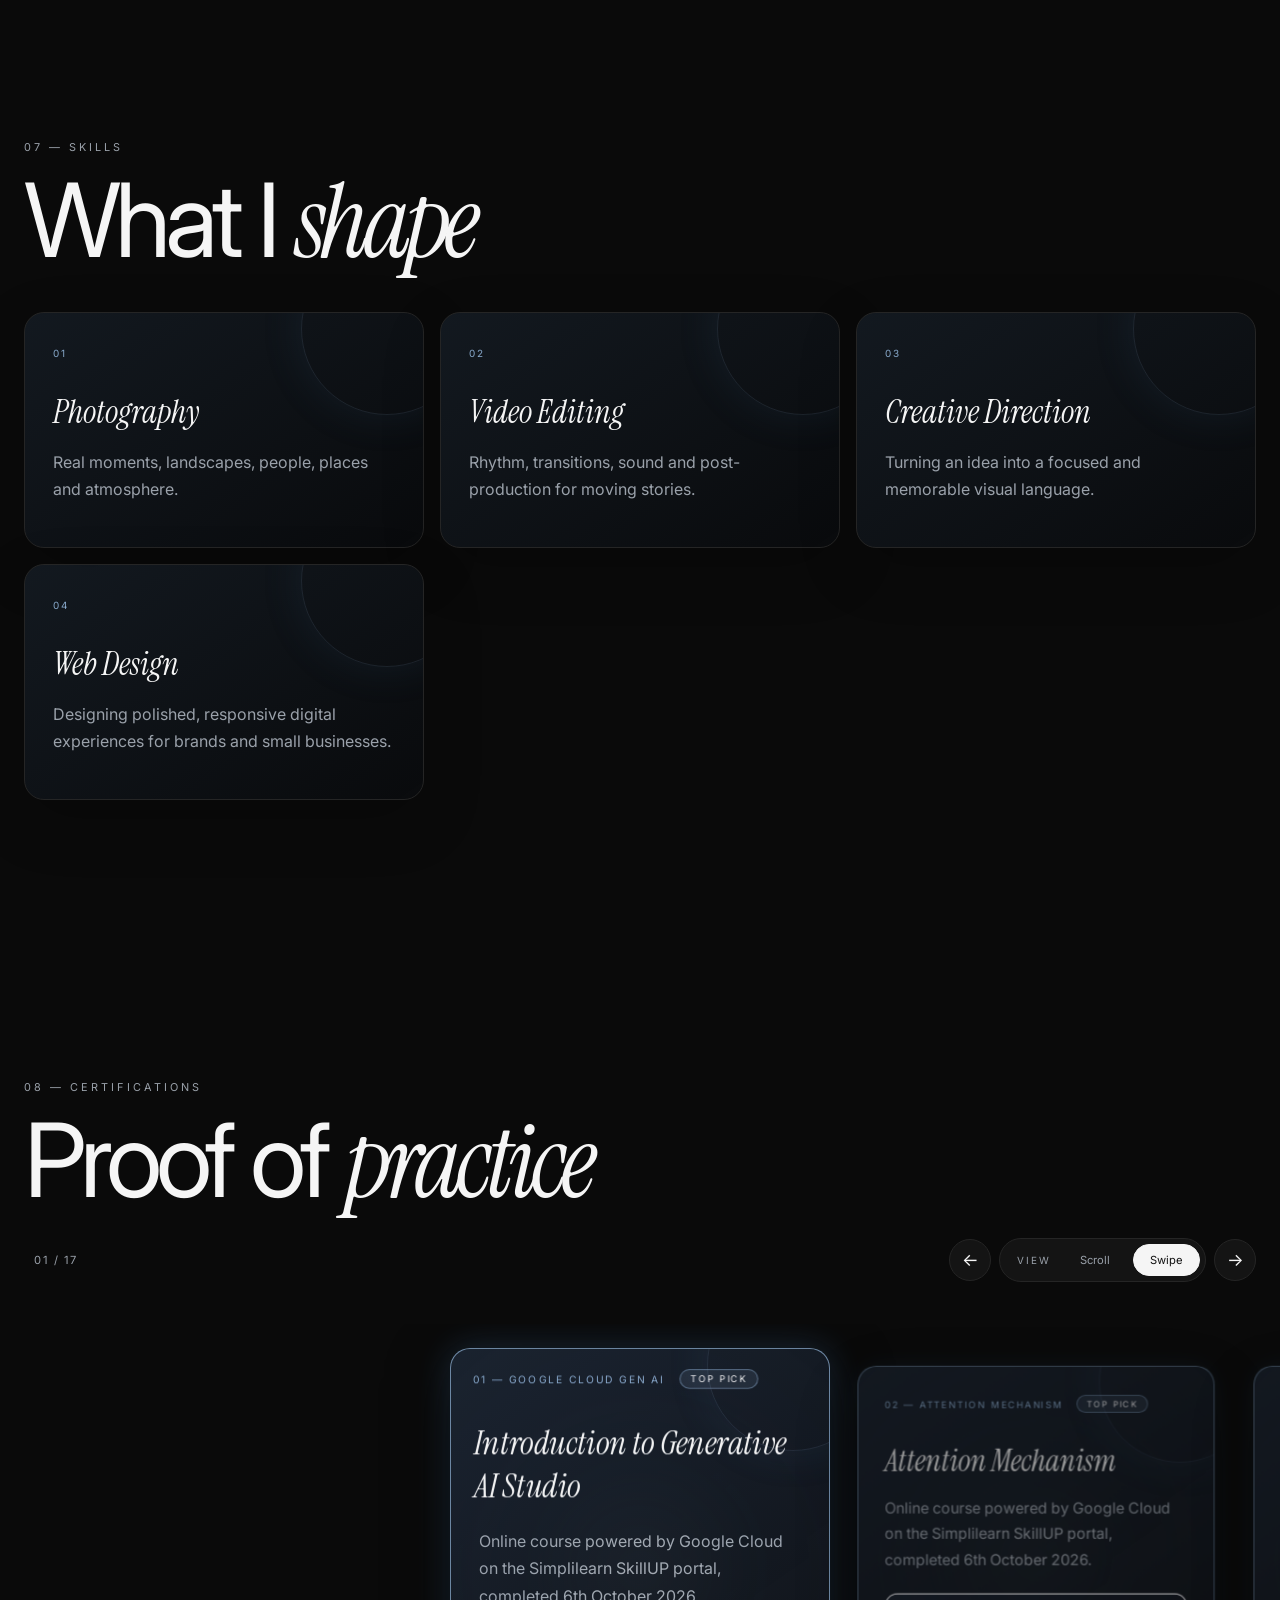
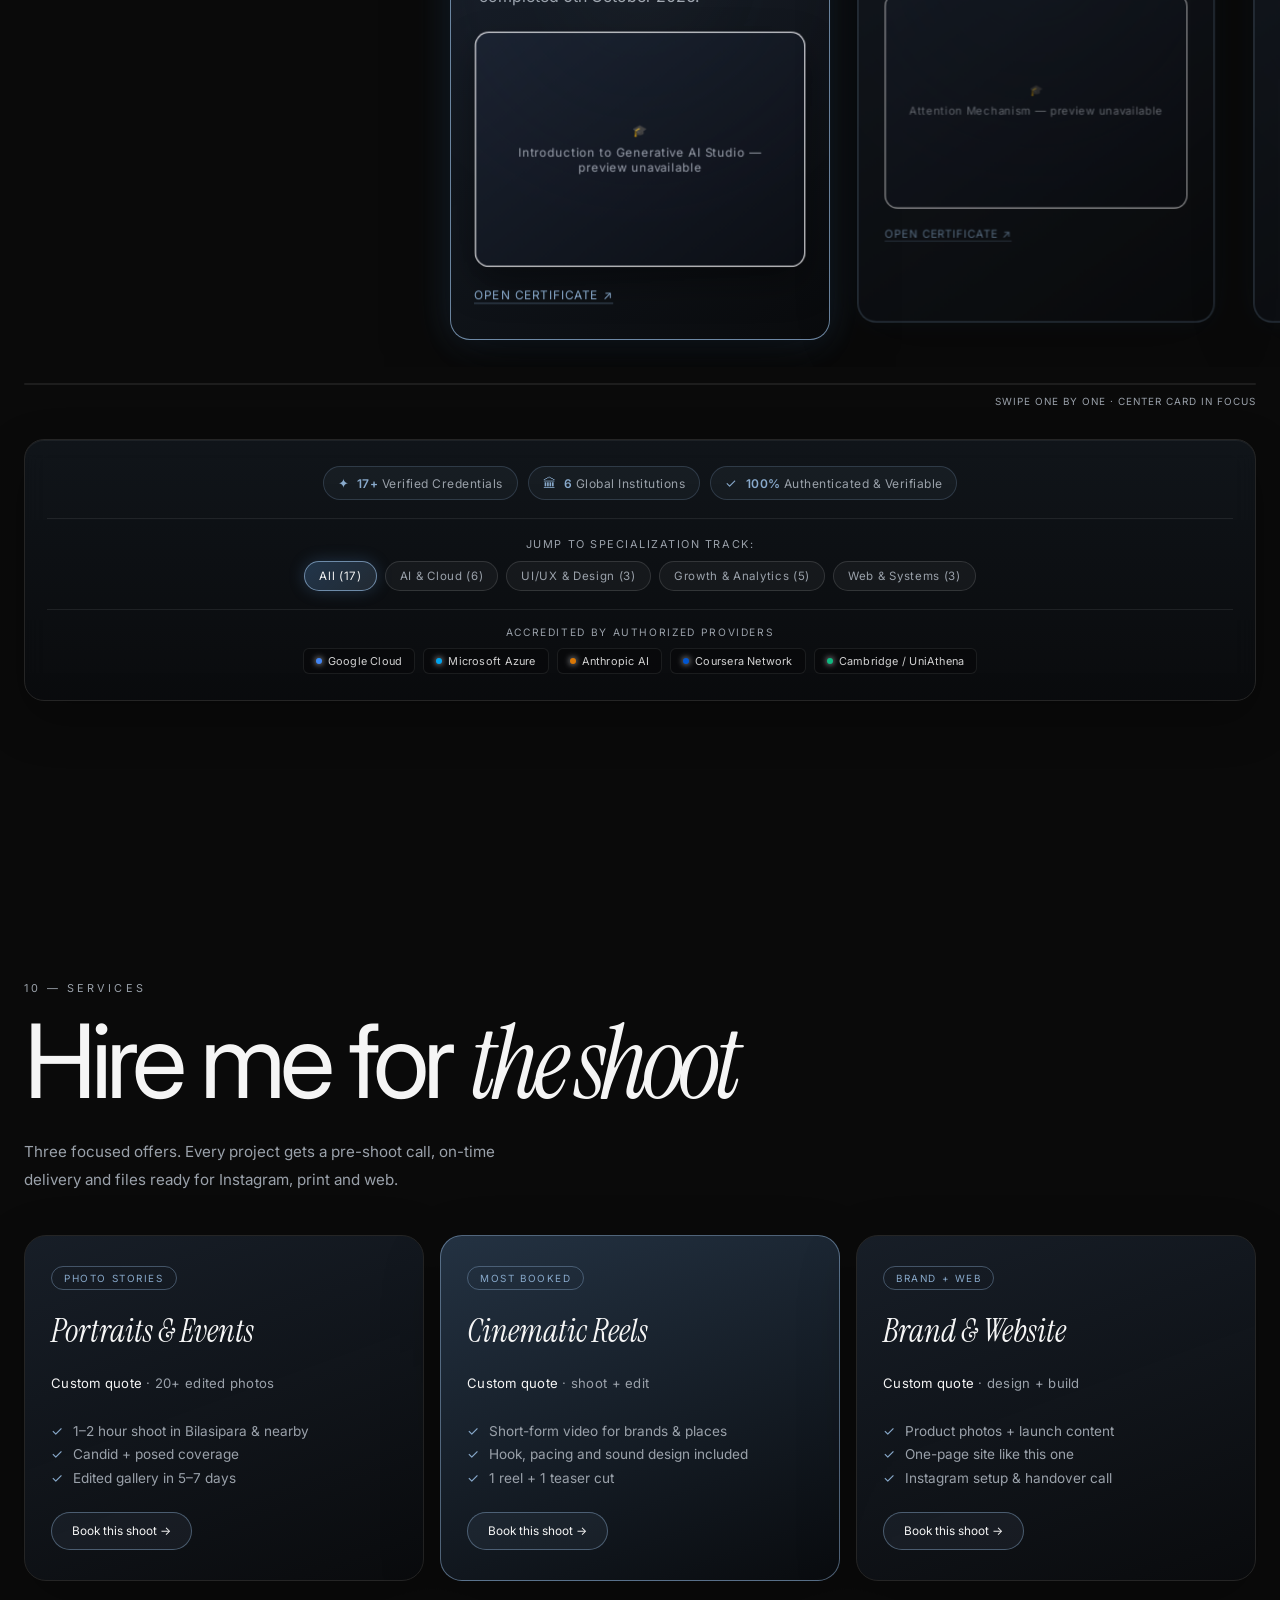
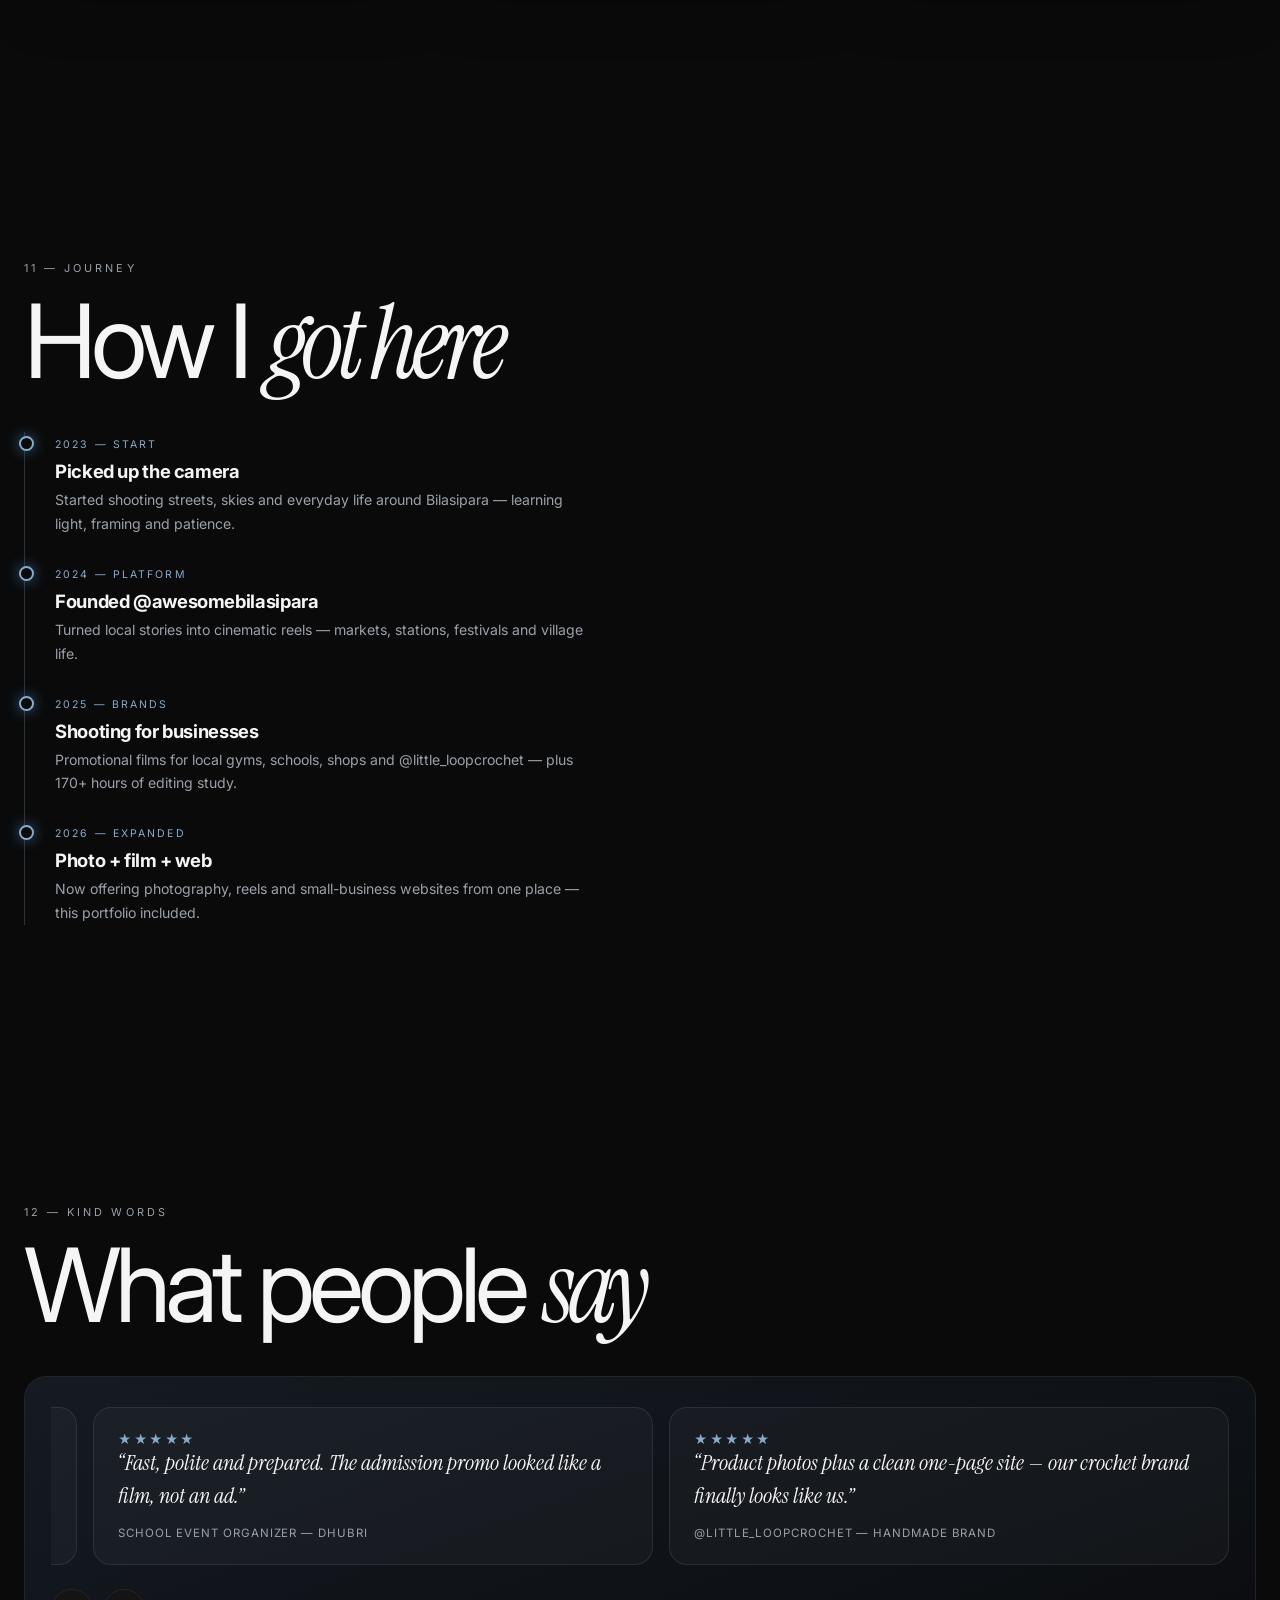
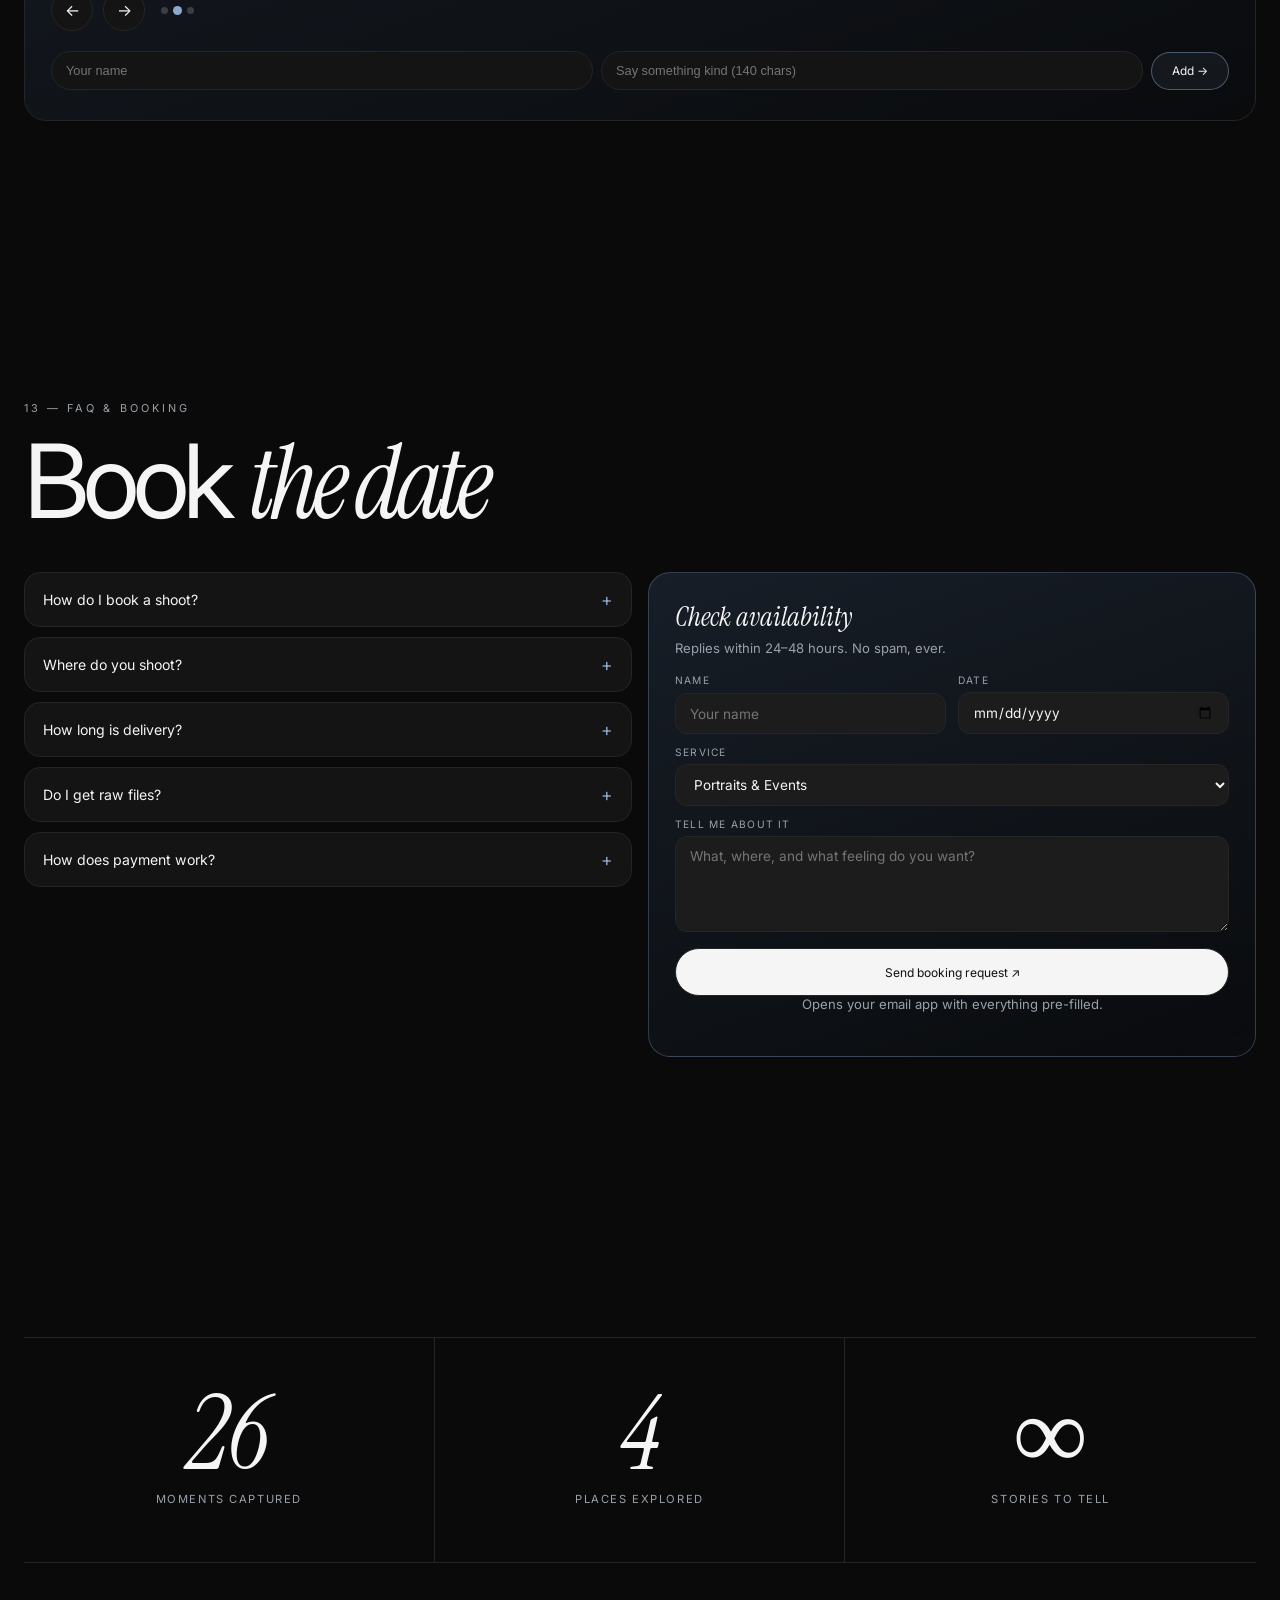
==== commit 797ec4c1: "Fix lag: lazy reels, static grain, mobile blur/scrub cuts, throttled scroll, faster loader" ====
--- a/index.html
+++ b/index.html
@@ -3633,13 +3633,15 @@
 .grain {
   position: fixed;
   z-index: 9997;
-  inset: -50%;
-  width: 200%;
-  height: 200%;
+  inset: 0;
+  width: 100%;
+  height: 100%;
   pointer-events: none;
   opacity: .05;
   background-image: url("data:image/svg+xml,%3Csvg xmlns='http://www.w3.org/2000/svg' width='240' height='240'%3E%3Cfilter id='n'%3E%3CfeTurbulence type='fractalNoise' baseFrequency='0.9' numOctaves='2'/%3E%3C/filter%3E%3Crect width='240' height='240' filter='url(%23n)' opacity='1'/%3E%3C/svg%3E");
-  animation: grain-shift 1.2s steps(4) infinite;
+  /* Static: an infinitely-animating fullscreen layer keeps the compositor
+     awake forever. The film look remains; motion was barely visible. */
+  transform: translateZ(0);
 }
 @keyframes grain-shift {
   0% { transform: translate(0,0); }
@@ -3678,18 +3680,18 @@
   100% { opacity: 0; transform: translateY(-72vh) translateX(26px); }
 }
 
-/* Smooth depth reveal */
+/* Smooth depth reveal (opacity + transform only: animating filter: blur
+   forces a repaint every frame and janks low-end GPUs) */
 [data-reveal] {
   opacity: 0;
   transform: translateY(28px) scale(.985);
-  filter: blur(8px);
-  transition: opacity .9s var(--ease), transform .9s var(--ease), filter .9s var(--ease);
-  will-change: opacity, transform, filter;
+  transition: opacity .9s var(--ease), transform .9s var(--ease);
+  will-change: opacity, transform;
 }
 [data-reveal].is-in {
   opacity: 1;
   transform: translateY(0) scale(1);
-  filter: blur(0);
+  will-change: auto;
 }
 
 /* 3D tilt depth for cards */
@@ -4276,6 +4278,41 @@
   }
   .book-row {
     grid-template-columns: 1fr;
+  }
+}
+
+/* ---- Mobile performance: blur and constant motion are the top jank
+   sources on phone GPUs. Solid backgrounds replace small blurred pills;
+   only the nav keeps a light blur. Dust drift and exploration float
+   are stilled on small screens. ---- */
+@media (max-width: 760px) {
+  .nav {
+    backdrop-filter: blur(12px);
+    -webkit-backdrop-filter: blur(12px);
+  }
+  .reel-sound,
+  .reel-state,
+  .toast,
+  .to-top,
+  .capture-flip,
+  .capture-live-badge,
+  .lightbox-actions button {
+    backdrop-filter: none;
+    -webkit-backdrop-filter: none;
+  }
+  .reel-sound,
+  .toast,
+  .to-top {
+    background: rgba(10, 12, 16, .96);
+  }
+  .dust {
+    display: none;
+  }
+  .exploration-image {
+    animation: none;
+  }
+  .marquee-track {
+    animation-duration: 60s;
   }
 }
 
@@ -5582,7 +5619,7 @@
                         <h3 class="reel-title"><a class="reel-title-link" href="https://www.instagram.com/reel/DV8sEJsCCII/" target="_blank" rel="noopener noreferrer">Sukoon in Every Frame</a></h3>
                         <p class="reel-description">Original footage captured and edited by MD Abdulla.</p>
                         <div class="reels-embed-wrap">
-                          <video class="reel-video" autoplay muted loop playsinline controls preload="metadata" aria-label="Instagram Reel 01">
+                          <video class="reel-video" muted loop playsinline controls preload="none" aria-label="Instagram Reel 01">
                             <source src="assets/videos/awesomebilasipara-20261003-0001.mp4" type="video/mp4" />
                           </video>
                         </div>
@@ -5596,7 +5633,7 @@
                         <h3 class="reel-title"><a class="reel-title-link" href="https://www.instagram.com/reel/DWEEzB6kXjP/" target="_blank" rel="noopener noreferrer">The Biggest Gym in Bilasipara</a></h3>
                         <p class="reel-description">Original footage captured and edited by MD Abdulla.</p>
                         <div class="reels-embed-wrap">
-                          <video class="reel-video" autoplay muted loop playsinline controls preload="metadata" aria-label="Instagram Reel 02">
+                          <video class="reel-video" muted loop playsinline controls preload="none" aria-label="Instagram Reel 02">
                             <source src="assets/videos/awesomebilasipara-20261003-0002.mp4" type="video/mp4" />
                           </video>
                         </div>
@@ -5610,7 +5647,7 @@
                         <h3 class="reel-title"><a class="reel-title-link" href="https://www.instagram.com/reel/DWF9sQ9Ecr2/" target="_blank" rel="noopener noreferrer">Random Frames — Bilasipara Market</a></h3>
                         <p class="reel-description">Original footage captured and edited by MD Abdulla.</p>
                         <div class="reels-embed-wrap">
-                          <video class="reel-video" autoplay muted loop playsinline controls preload="metadata" aria-label="Instagram Reel 03">
+                          <video class="reel-video" muted loop playsinline controls preload="none" aria-label="Instagram Reel 03">
                             <source src="assets/videos/awesomebilasipara-20261003-0003.mp4" type="video/mp4" />
                           </video>
                         </div>
@@ -5624,7 +5661,7 @@
                         <h3 class="reel-title"><a class="reel-title-link" href="https://www.instagram.com/reel/DWHIaSOCPa6/" target="_blank" rel="noopener noreferrer">Eid Preparation — Batapara</a></h3>
                         <p class="reel-description">Original footage captured and edited by MD Abdulla.</p>
                         <div class="reels-embed-wrap">
-                          <video class="reel-video" autoplay muted loop playsinline controls preload="metadata" aria-label="Instagram Reel 04">
+                          <video class="reel-video" muted loop playsinline controls preload="none" aria-label="Instagram Reel 04">
                             <source src="assets/videos/awesomebilasipara-20261003-0004.mp4" type="video/mp4" />
                           </video>
                         </div>
@@ -5638,7 +5675,7 @@
                         <h3 class="reel-title"><a class="reel-title-link" href="https://www.instagram.com/reel/DWV5jy8EaYz/" target="_blank" rel="noopener noreferrer">The Untold Beauty of Village &amp; Nature</a></h3>
                         <p class="reel-description">Original footage captured and edited by MD Abdulla.</p>
                         <div class="reels-embed-wrap">
-                          <video class="reel-video" autoplay muted loop playsinline controls preload="metadata" aria-label="Instagram Reel 05">
+                          <video class="reel-video" muted loop playsinline controls preload="none" aria-label="Instagram Reel 05">
                             <source src="assets/videos/awesomebilasipara-20261003-0005.mp4" type="video/mp4" />
                           </video>
                         </div>
@@ -5652,7 +5689,7 @@
                         <h3 class="reel-title"><a class="reel-title-link" href="https://www.instagram.com/reel/DWa2gIUERpD/" target="_blank" rel="noopener noreferrer">Hungry Land — Bilasipara</a></h3>
                         <p class="reel-description">Original footage captured and edited by MD Abdulla.</p>
                         <div class="reels-embed-wrap">
-                          <video class="reel-video" autoplay muted loop playsinline controls preload="metadata" aria-label="Instagram Reel 06">
+                          <video class="reel-video" muted loop playsinline controls preload="none" aria-label="Instagram Reel 06">
                             <source src="assets/videos/awesomebilasipara-20261003-0006.mp4" type="video/mp4" />
                           </video>
                         </div>
@@ -5666,7 +5703,7 @@
                         <h3 class="reel-title"><a class="reel-title-link" href="https://www.instagram.com/reel/DWjFOH8DX2y/" target="_blank" rel="noopener noreferrer">Admissions Open 2026–27</a></h3>
                         <p class="reel-description">Original footage captured and edited by MD Abdulla.</p>
                         <div class="reels-embed-wrap">
-                          <video class="reel-video" autoplay muted loop playsinline controls preload="metadata" aria-label="Instagram Reel 07">
+                          <video class="reel-video" muted loop playsinline controls preload="none" aria-label="Instagram Reel 07">
                             <source src="assets/videos/awesomebilasipara-20261003-0007.mp4" type="video/mp4" />
                           </video>
                         </div>
@@ -5680,7 +5717,7 @@
                         <h3 class="reel-title"><a class="reel-title-link" href="https://www.instagram.com/reel/DWoFJc4kR2Z/" target="_blank" rel="noopener noreferrer">Bilasipara Railway Station (BLPA)</a></h3>
                         <p class="reel-description">Original footage captured and edited by MD Abdulla.</p>
                         <div class="reels-embed-wrap">
-                          <video class="reel-video" autoplay muted loop playsinline controls preload="metadata" aria-label="Instagram Reel 08">
+                          <video class="reel-video" muted loop playsinline controls preload="none" aria-label="Instagram Reel 08">
                             <source src="assets/videos/awesomebilasipara-20261003-0008.mp4" type="video/mp4" />
                           </video>
                         </div>
@@ -5694,7 +5731,7 @@
                         <h3 class="reel-title"><a class="reel-title-link" href="https://www.instagram.com/reel/DWv0irgEWIX/" target="_blank" rel="noopener noreferrer">Vastra Silai Ghar</a></h3>
                         <p class="reel-description">Original footage captured and edited by MD Abdulla.</p>
                         <div class="reels-embed-wrap">
-                          <video class="reel-video" autoplay muted loop playsinline controls preload="metadata" aria-label="Instagram Reel 09">
+                          <video class="reel-video" muted loop playsinline controls preload="none" aria-label="Instagram Reel 09">
                             <source src="assets/videos/awesomebilasipara-20261003-0009.mp4" type="video/mp4" />
                           </video>
                         </div>
@@ -5708,7 +5745,7 @@
                         <h3 class="reel-title"><a class="reel-title-link" href="https://www.instagram.com/reel/DW-1mymkYbL/" target="_blank" rel="noopener noreferrer">Ramakrishna Mission, Surjaykhata</a></h3>
                         <p class="reel-description">Original footage captured and edited by MD Abdulla.</p>
                         <div class="reels-embed-wrap">
-                          <video class="reel-video" autoplay muted loop playsinline controls preload="metadata" aria-label="Instagram Reel 10">
+                          <video class="reel-video" muted loop playsinline controls preload="none" aria-label="Instagram Reel 10">
                             <source src="assets/videos/awesomebilasipara-20261003-0010.mp4" type="video/mp4" />
                           </video>
                         </div>
@@ -5722,7 +5759,7 @@
                         <h3 class="reel-title"><a class="reel-title-link" href="https://www.instagram.com/reel/DXBo8uAkcvG/" target="_blank" rel="noopener noreferrer">Bilasipara After Dark</a></h3>
                         <p class="reel-description">Original footage captured and edited by MD Abdulla.</p>
                         <div class="reels-embed-wrap">
-                          <video class="reel-video" autoplay muted loop playsinline controls preload="metadata" aria-label="Instagram Reel 11">
+                          <video class="reel-video" muted loop playsinline controls preload="none" aria-label="Instagram Reel 11">
                             <source src="assets/videos/awesomebilasipara-20261003-0011.mp4" type="video/mp4" />
                           </video>
                         </div>
@@ -7014,7 +7051,7 @@
 
     function loadingFrame(now) {
       const duration =
-        reduceMotion ? 350 : 1700;
+        reduceMotion ? 350 : 1000;
 
       const progress = Math.min(
         (now - loadingStart) / duration,
@@ -7038,7 +7075,7 @@
         setTimeout(() => {
           loadingScreen.classList.add("is-hidden");
           initAnimations();
-        }, reduceMotion ? 0 : 300);
+        }, reduceMotion ? 0 : 120);
       }
     }
 
@@ -7049,7 +7086,14 @@
     const heroVideo =
       document.getElementById("heroVideo");
 
-    if (!reduceMotion) {
+    /* Hero stream is desktop-only: on phones the poster image shows and
+       no HLS manifest is ever fetched or decoded. Paused offscreen. */
+    if (heroVideo && mobilePerformanceMode) {
+      heroVideo.removeAttribute("autoplay");
+      heroVideo.preload = "none";
+    }
+
+    if (!reduceMotion && !mobilePerformanceMode) {
       if (window.Hls && Hls.isSupported()) {
         const hls = new Hls({
           enableWorker: true,
@@ -7688,22 +7732,45 @@
     const hero =
       document.querySelector(".hero");
 
-    if (!reduceMotion) {
+    /* Cursor glow + hero mouse gradient are pointer-only effects. On touch
+       screens they burn rAF cycles and repaints during every scroll/drag. */
+    const finePointer =
+      window.matchMedia("(hover: hover) and (pointer: fine)").matches;
+
+    if (cursorGlow && !finePointer) cursorGlow.style.display = "none";
+
+    if (!reduceMotion && finePointer) {
       let cursorX = window.innerWidth / 2;
       let cursorY = window.innerHeight / 2;
       let glowX = cursorX;
       let glowY = cursorY;
       let cursorRaf = 0;
       let heroRect = hero ? hero.getBoundingClientRect() : null;
+      let heroScrollY = window.scrollY;
       if (hero) {
         window.addEventListener("resize", () => { heroRect = hero.getBoundingClientRect(); });
-        window.addEventListener("scroll", () => { heroRect = hero.getBoundingClientRect(); }, { passive: true });
+        /* No per-scroll getBoundingClientRect (forces layout on every
+           pixel). The rect is refreshed inside the rAF tick only when the
+           page actually scrolled since the last pointer frame. */
       }
 
       window.addEventListener("pointermove", event => {
         cursorX = event.clientX;
         cursorY = event.clientY;
 
+        if (!cursorRaf) cursorRaf = requestAnimationFrame(animateCursor);
+      }, { passive: true });
+
+      function animateCursor() {
+        glowX += (cursorX - glowX) * .16;
+        glowY += (cursorY - glowY) * .16;
+
+        /* Hero spotlight vars update here on the rAF tick, not per
+           pointermove event — each write repaints the hero gradient. */
+        if (hero && window.scrollY !== heroScrollY) {
+          heroScrollY = window.scrollY;
+          heroRect = hero.getBoundingClientRect();
+        }
         if (hero && heroRect) {
           hero.style.setProperty(
             "--mouse-x",
@@ -7715,13 +7782,6 @@
             `${((cursorY - heroRect.top) / heroRect.height) * 100}%`
           );
         }
-
-        if (!cursorRaf) cursorRaf = requestAnimationFrame(animateCursor);
-      }, { passive: true });
-
-      function animateCursor() {
-        glowX += (cursorX - glowX) * .16;
-        glowY += (cursorY - glowY) * .16;
 
         if (cursorGlow) {
           cursorGlow.style.transform = `translate3d(${glowX.toFixed(1)}px, ${glowY.toFixed(1)}px, 0)`;
@@ -7742,9 +7802,10 @@
       }, { passive: true });
     }
 
-    /* Magnetic controls */
-
-    if (!reduceMotion && window.gsap) {
+    /* Magnetic controls (fine pointers only: meaningless on touch,
+       and each pointermove fires a GSAP tween) */
+
+    if (!reduceMotion && finePointer && window.gsap) {
       document
         .querySelectorAll(
           ".button, .logo, .nav-instagram, .certs-arrow, .mode-button"
@@ -7792,9 +7853,12 @@
     /* Gallery card tilt */
 
     function attachCardTilt() {
+      /* Tilt is pointer-only: on touch screens every scroll-drag over a
+         card would spawn competing GSAP tweens and jank the scroll. */
       if (
         reduceMotion ||
-        !window.gsap
+        !window.gsap ||
+        !window.matchMedia("(hover: hover) and (pointer: fine)").matches
       ) {
         return;
       }
@@ -8063,27 +8127,31 @@
           });
         });
 
-      gsap.to(".hero-video", {
-        yPercent: 8,
-        ease: "none",
-        scrollTrigger: {
-          trigger: ".hero",
-          start: "top top",
-          end: "bottom top",
-          scrub: true
-        }
-      });
-
-      gsap.to("#featuredImage", {
-        yPercent: -12,
-        ease: "none",
-        scrollTrigger: {
-          trigger: ".featured",
-          start: "top bottom",
-          end: "bottom top",
-          scrub: true
-        }
-      });
+      /* Scrub parallax is desktop-only: it runs layout work on every
+         scroll frame, which janks phone GPUs. */
+      if (!mobilePerformanceMode) {
+        gsap.to(".hero-video", {
+          yPercent: 8,
+          ease: "none",
+          scrollTrigger: {
+            trigger: ".hero",
+            start: "top top",
+            end: "bottom top",
+            scrub: true
+          }
+        });
+
+        gsap.to("#featuredImage", {
+          yPercent: -12,
+          ease: "none",
+          scrollTrigger: {
+            trigger: ".featured",
+            start: "top bottom",
+            end: "bottom top",
+            scrub: true
+          }
+        });
+      }
 
       if (!mobilePerformanceMode) {
         gsap.utils
@@ -8136,13 +8204,21 @@
       ScrollTrigger.refresh();
     }
 
+    /* One rAF-throttled scroll tick: unthrottled scroll handlers that
+       write styles force layout on every pixel scrolled. */
+    let navTick = false;
     window.addEventListener("scroll", () => {
-      document
-        .getElementById("nav")
-        .classList.toggle(
-          "scrolled",
-          window.scrollY > 30
-        );
+      if (navTick) return;
+      navTick = true;
+      requestAnimationFrame(() => {
+        document
+          .getElementById("nav")
+          .classList.toggle(
+            "scrolled",
+            window.scrollY > 30
+          );
+        navTick = false;
+      });
     }, { passive: true });
 
     document.getElementById("copyright").textContent =
@@ -9217,6 +9293,9 @@
 const reelCards = document.querySelectorAll(".reel-card");
 const reelVideos = document.querySelectorAll(".reel-video");
 
+/* Reels load lazily: videos start with preload="none" so all 11 files
+   are never fetched/decoded at once. The first visit to a card loads it,
+   the most-visible card plays, everything else stays paused. */
 function playReel(card) {
   const currentVideo = card.querySelector(".reel-video");
   if (!currentVideo) return;
@@ -9225,8 +9304,17 @@
     if (video !== currentVideo) video.pause();
   });
 
-  currentVideo.muted = true;
+  if (currentVideo.preload === "none") {
+    currentVideo.preload = "metadata";
+    try { currentVideo.load(); } catch (error) {}
+  }
+  if (!currentVideo.dataset.unmuted) currentVideo.muted = true;
   currentVideo.play().catch(() => {});
+}
+
+function pauseReel(card) {
+  const video = card.querySelector(".reel-video");
+  if (video) video.pause();
 }
 
 if (reelCards.length) {
@@ -9235,14 +9323,19 @@
       entry.target.classList.toggle("is-active", entry.isIntersecting);
       if (entry.isIntersecting && entry.intersectionRatio >= 0.45) {
         playReel(entry.target);
+      } else if (!entry.isIntersecting) {
+        pauseReel(entry.target);
       }
     });
-  }, { threshold: [0.45] });
+  }, { threshold: [0, 0.45] });
   reelCards.forEach(card => reelObserver.observe(card));
 }
 
 document.addEventListener("visibilitychange", () => {
-  if (document.visibilityState !== "visible") return;
+  if (document.visibilityState !== "visible") {
+    reelVideos.forEach(video => video.pause());
+    return;
+  }
 
   const activeCard = document.querySelector(".reel-card.is-active");
   if (activeCard) playReel(activeCard);
@@ -9266,9 +9359,16 @@
     toastTimer = setTimeout(() => toast.classList.remove("show"), 2600);
   }
 
-  /* Scroll progress */
+  /* Scroll progress + back-to-top (single rAF-throttled tick) */
   const bar = document.getElementById("scrollProgressBar");
+  let scrollTick = false;
   function onScroll() {
+    if (scrollTick) return;
+    scrollTick = true;
+    requestAnimationFrame(updateScroll);
+  }
+  function updateScroll() {
+    scrollTick = false;
     const max = document.documentElement.scrollHeight - window.innerHeight;
     const p = max > 0 ? Math.min(1, window.scrollY / max) : 0;
     if (bar) bar.style.transform = `scaleX(${p})`;
@@ -9298,14 +9398,19 @@
      their own GSAP tilt — sharing the transform property would fight it. */
   if (finePointer && !reduced) {
     let raf = 0;
+    /* Cached once: reel cards are static markup, no need to re-query
+       the DOM on every pointermove. */
+    const tiltCards = [...document.querySelectorAll(".reel-card")];
+    let activeTilt = null;
     document.addEventListener("pointermove", event => {
       const card = event.target.closest && event.target.closest(".reel-card");
-      document.querySelectorAll(".reel-card").forEach(el => {
-        if (el !== card) {
-          el.style.setProperty("--rx", "0deg");
-          el.style.setProperty("--ry", "0deg");
+      if (card !== activeTilt) {
+        if (activeTilt) {
+          activeTilt.style.setProperty("--rx", "0deg");
+          activeTilt.style.setProperty("--ry", "0deg");
         }
-      });
+        activeTilt = card || null;
+      }
       if (!card) return;
       const rect = card.getBoundingClientRect();
       const x = (event.clientX - rect.left) / rect.width;
@@ -9319,15 +9424,17 @@
       });
     }, { passive: true });
     document.addEventListener("pointerleave", () => {
-      document.querySelectorAll(".reel-card").forEach(el => {
+      tiltCards.forEach(el => {
         el.style.setProperty("--rx", "0deg");
         el.style.setProperty("--ry", "0deg");
       });
+      activeTilt = null;
     }, true);
   }
 
-  /* Hero + exploration dust (little floating light) */
-  if (!reduced) {
+  /* Hero dust (little floating light) — desktop pointers only: six
+     infinitely-animating layers keep mobile GPUs awake. */
+  if (!reduced && finePointer) {
     const hero = document.querySelector(".hero");
     if (hero && !hero.querySelector(".dust")) {
       const dust = document.createElement("div");
@@ -9336,20 +9443,32 @@
       dust.innerHTML = "<i></i><i></i><i></i><i></i><i></i><i></i>";
       hero.appendChild(dust);
     }
-    /* Hero mouse depth: layered translateZ per element */
+    /* Hero mouse depth: layered translateZ per element (rAF-throttled:
+       raw pointermove can fire 100+ style writes per second). */
     if (hero && finePointer) {
       const layers = hero.querySelectorAll(".hero-animate");
+      let heroRaf = 0;
+      let lastEvent = null;
       hero.addEventListener("pointermove", event => {
-        const rect = hero.getBoundingClientRect();
-        const dx = (event.clientX - rect.left) / rect.width - .5;
-        const dy = (event.clientY - rect.top) / rect.height - .5;
-        layers.forEach((el, i) => {
-          const depth = (i + 1) * 6;
-          el.style.setProperty("--hz", `${depth}px`);
-          el.style.transform = `translate3d(${(dx * depth).toFixed(1)}px, ${(dy * depth).toFixed(1)}px, ${depth}px)`;
+        lastEvent = event;
+        if (heroRaf) return;
+        heroRaf = requestAnimationFrame(() => {
+          heroRaf = 0;
+          if (!lastEvent) return;
+          const rect = hero.getBoundingClientRect();
+          const dx = (lastEvent.clientX - rect.left) / rect.width - .5;
+          const dy = (lastEvent.clientY - rect.top) / rect.height - .5;
+          layers.forEach((el, i) => {
+            const depth = (i + 1) * 6;
+            el.style.setProperty("--hz", `${depth}px`);
+            el.style.transform = `translate3d(${(dx * depth).toFixed(1)}px, ${(dy * depth).toFixed(1)}px, ${depth}px)`;
+          });
         });
       }, { passive: true });
       hero.addEventListener("pointerleave", () => {
+        cancelAnimationFrame(heroRaf);
+        heroRaf = 0;
+        lastEvent = null;
         layers.forEach(el => { el.style.transform = ""; });
       });
     }
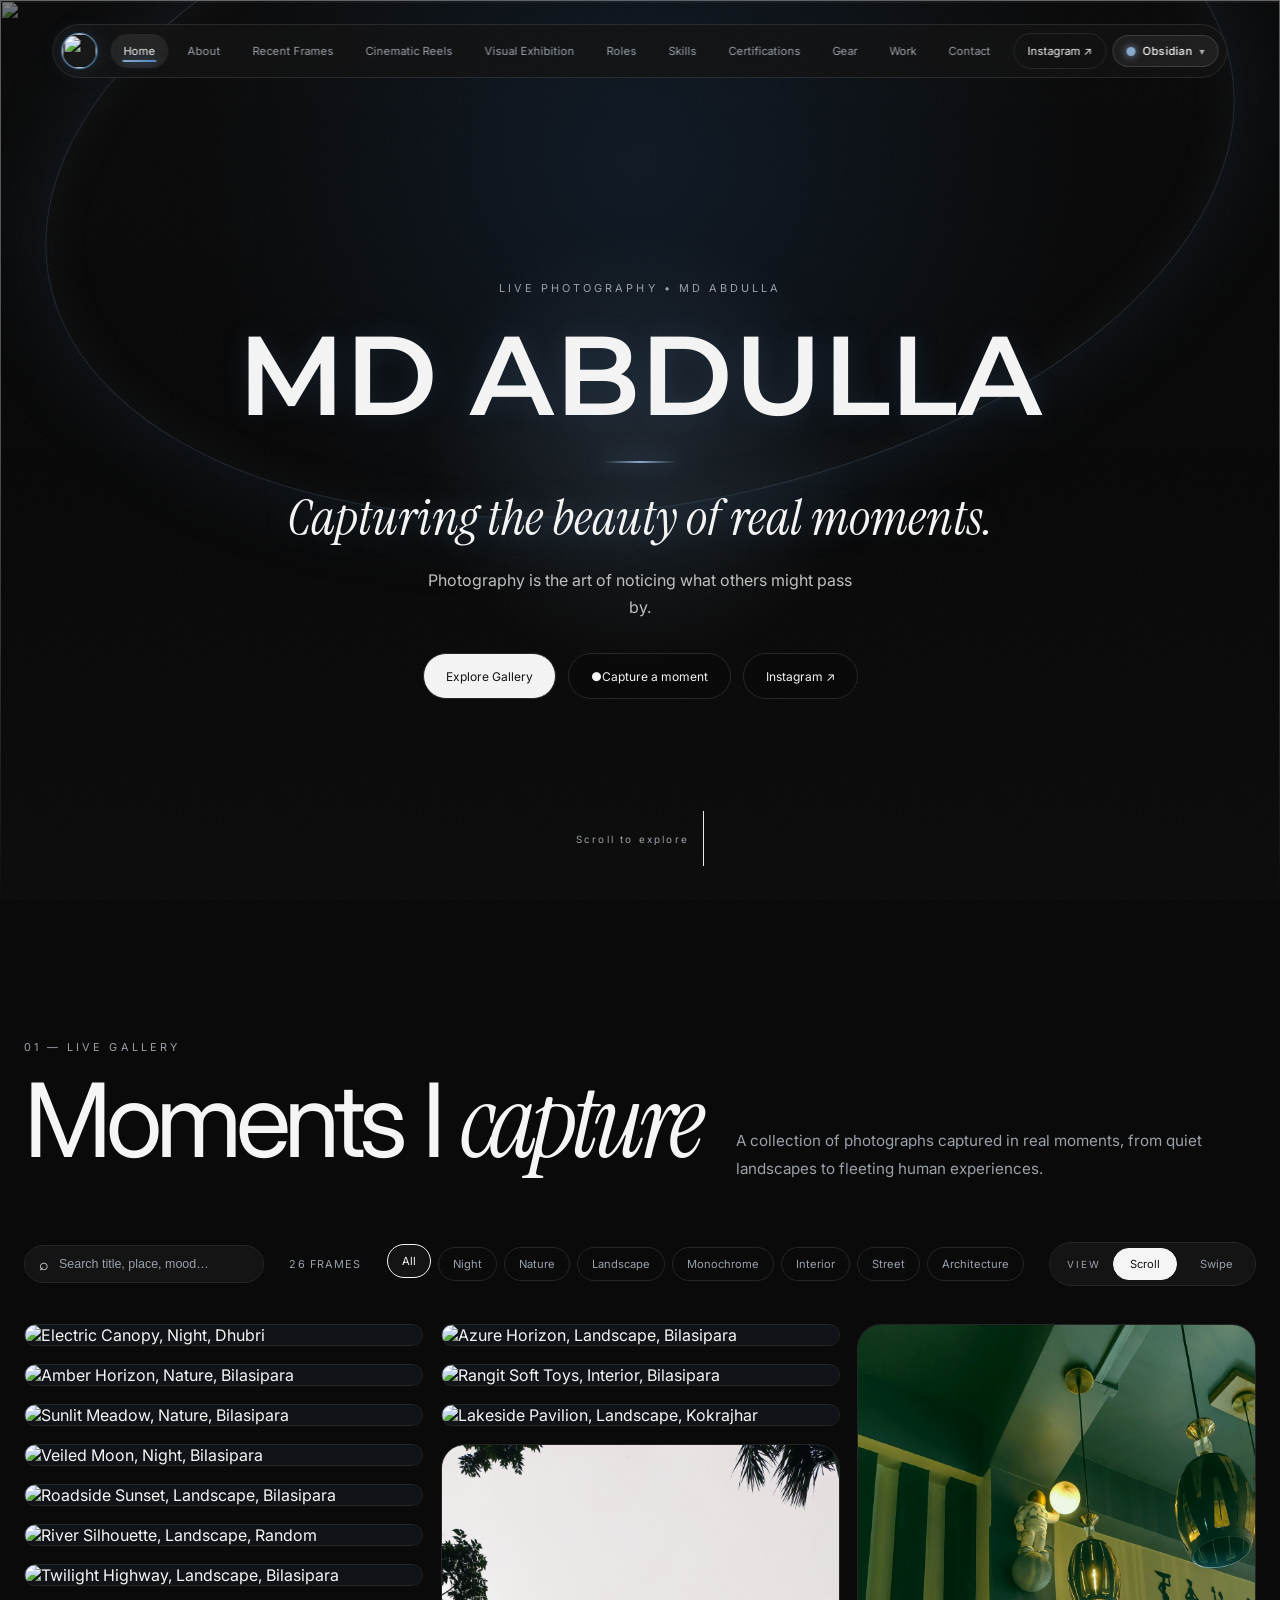
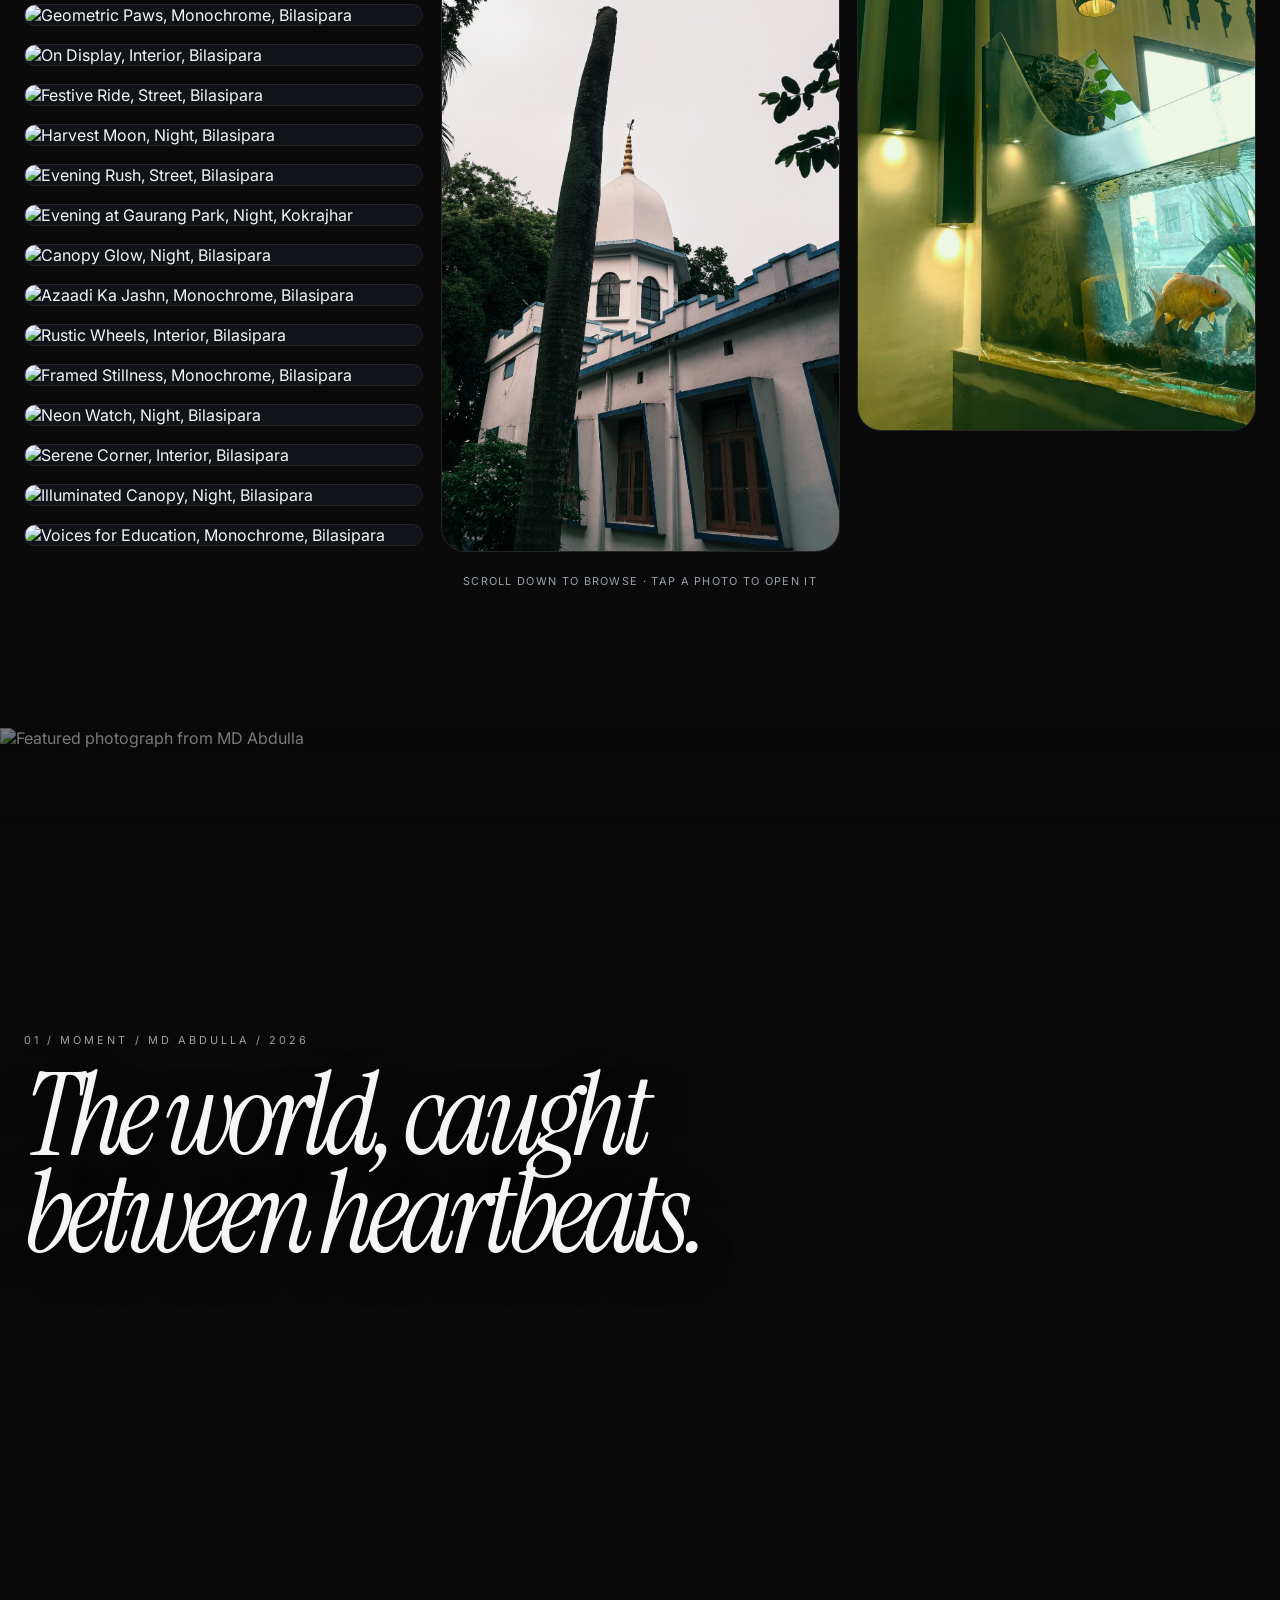
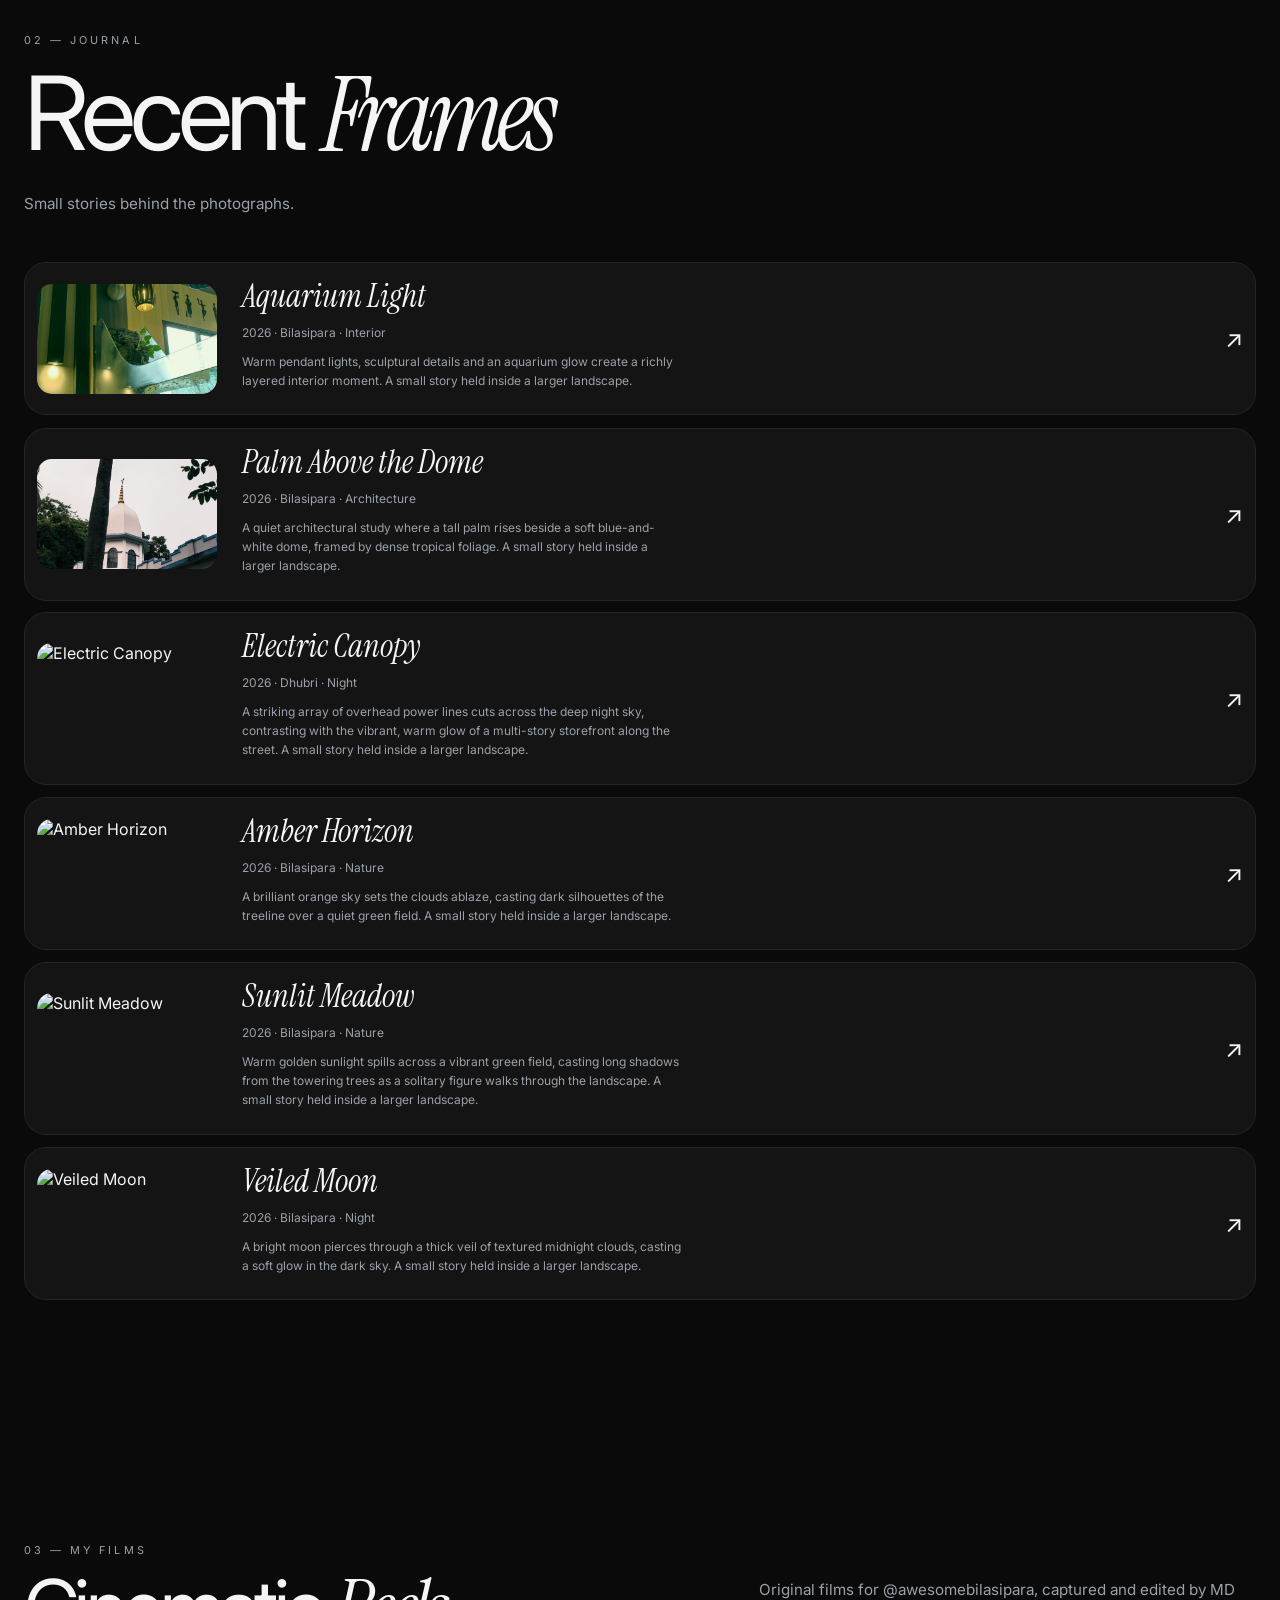
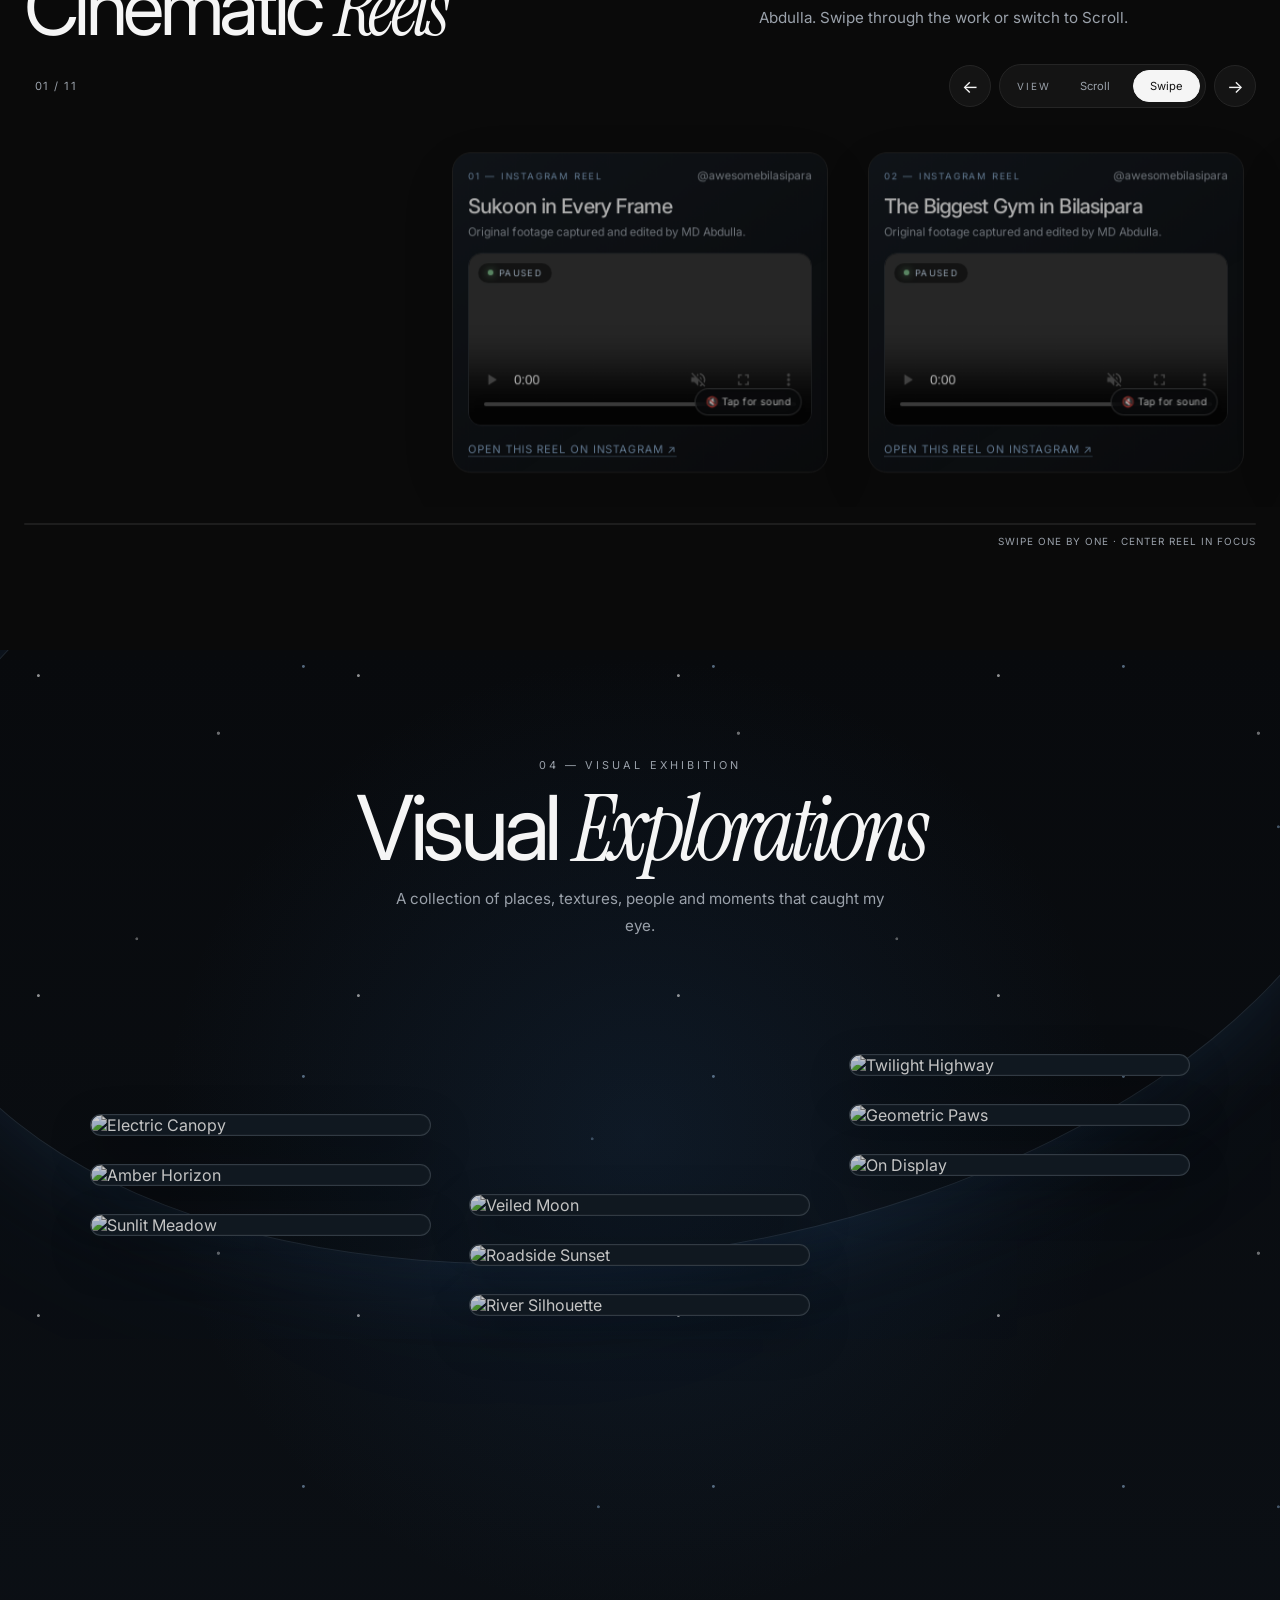
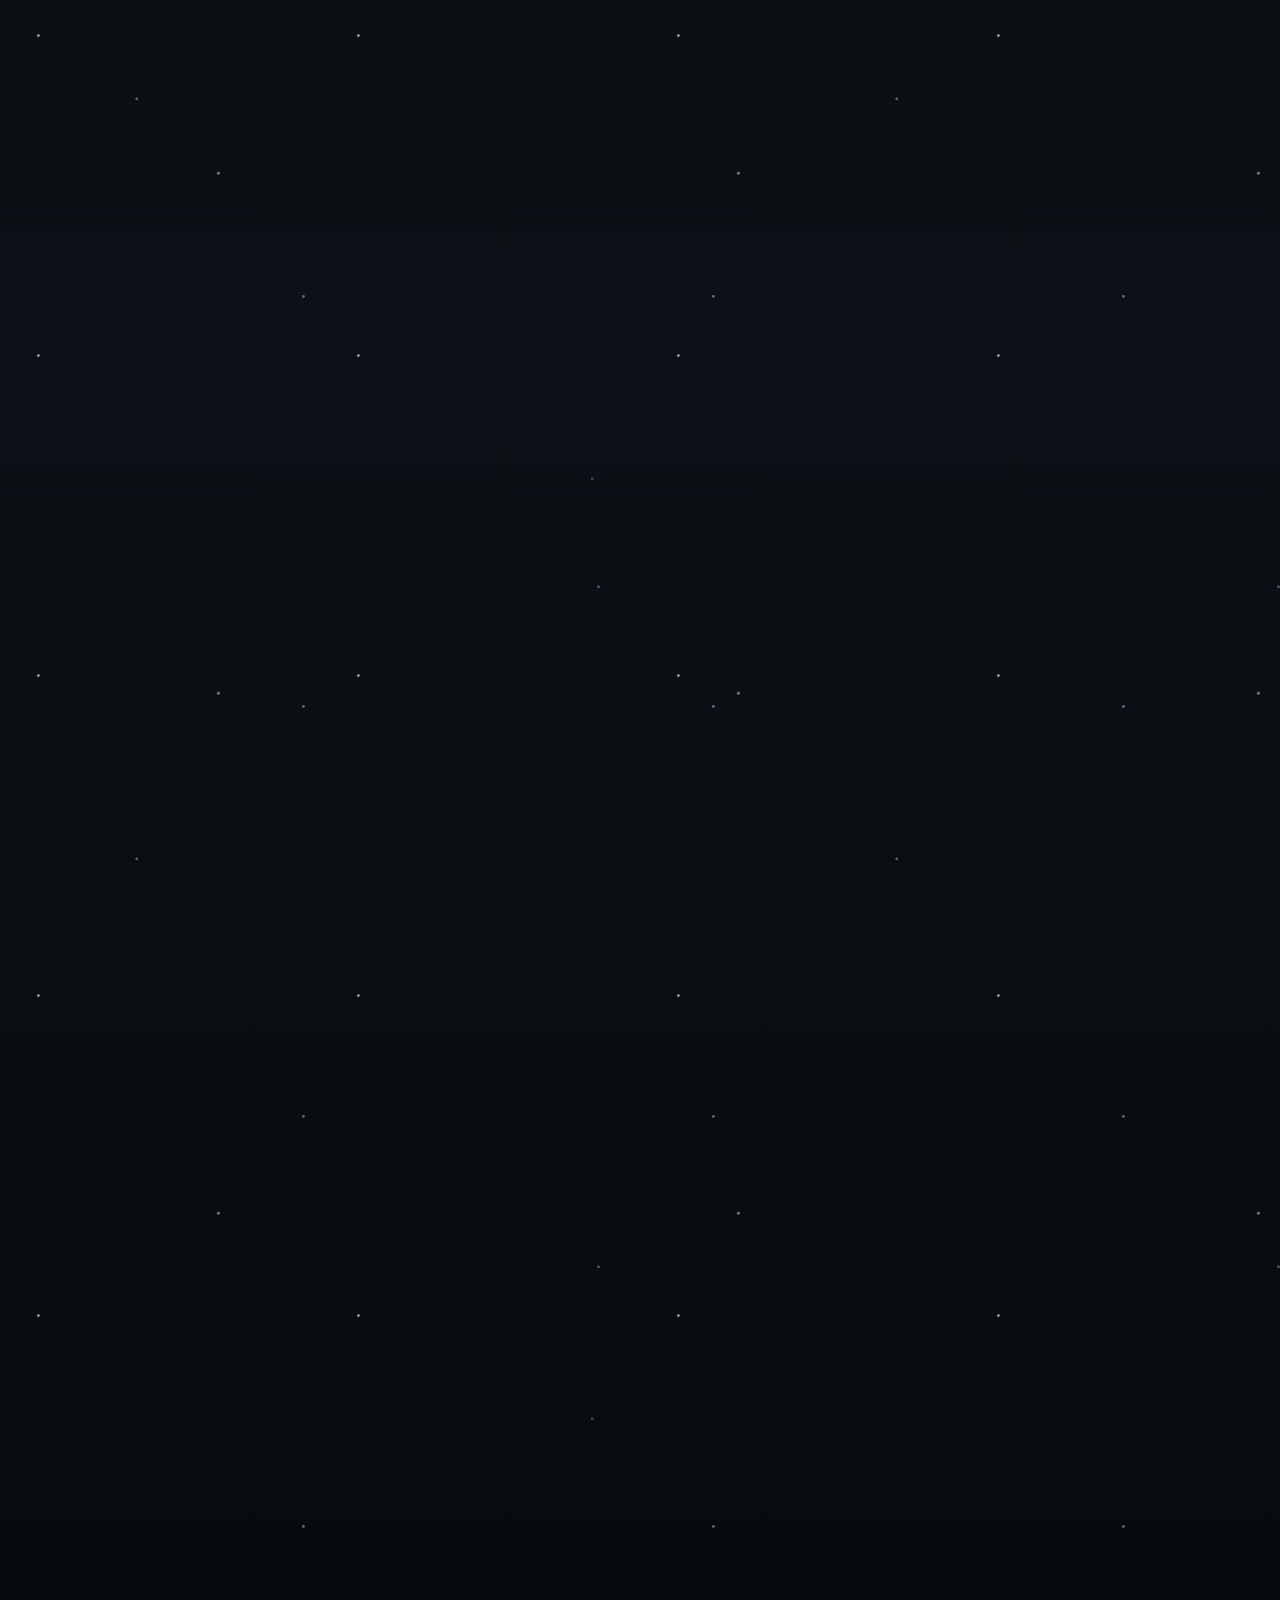
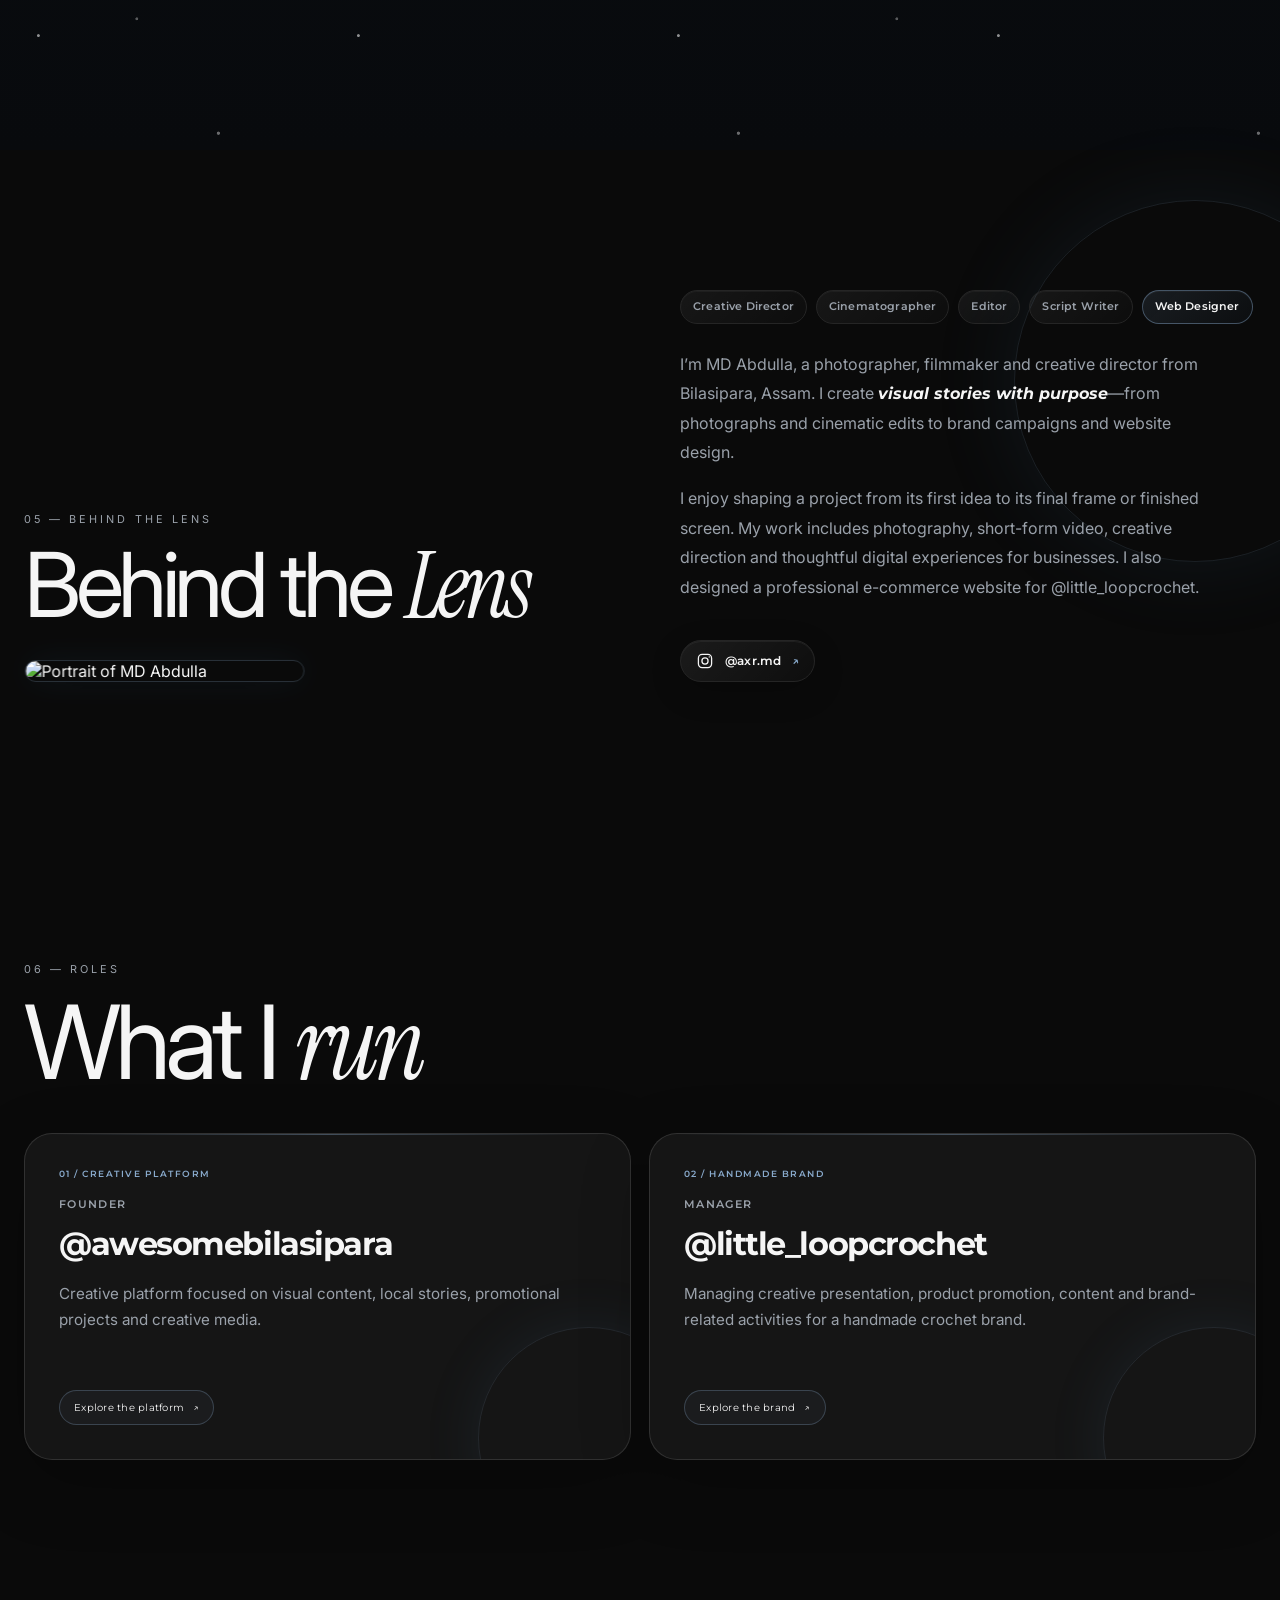
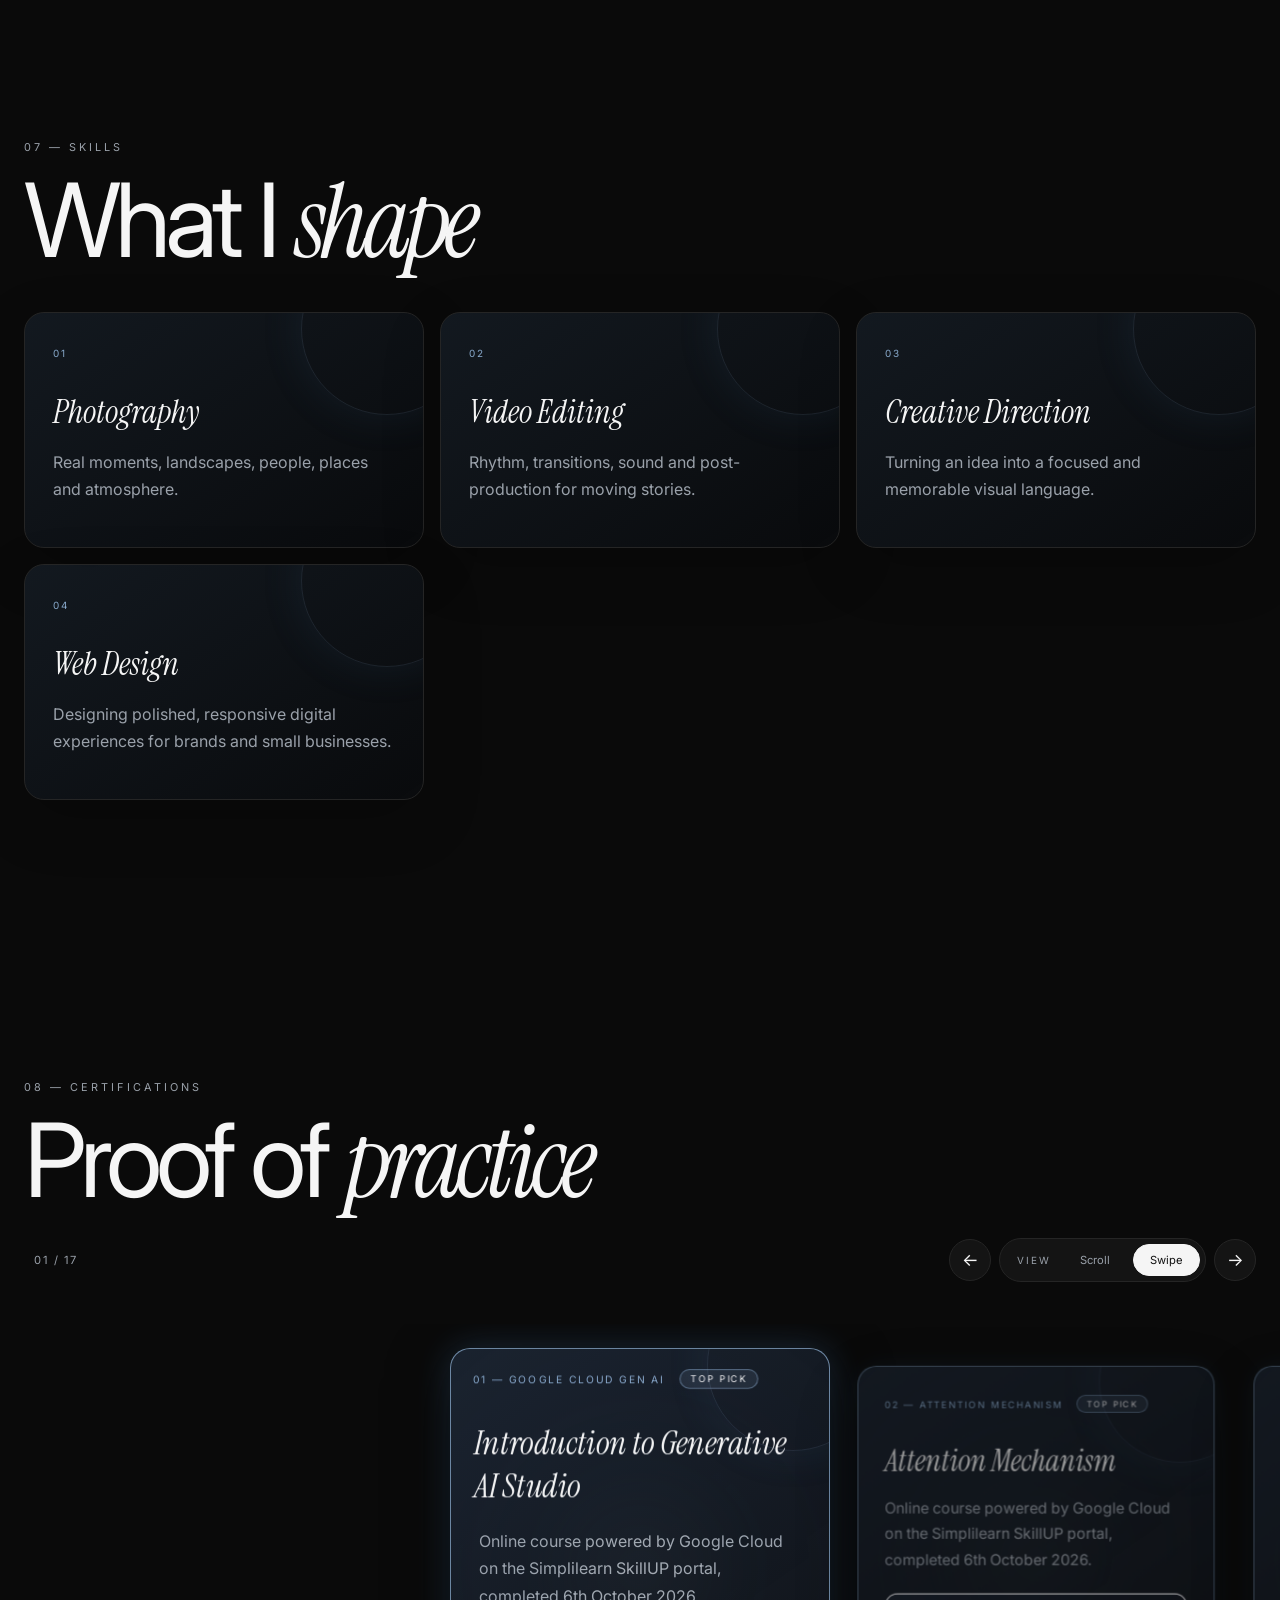
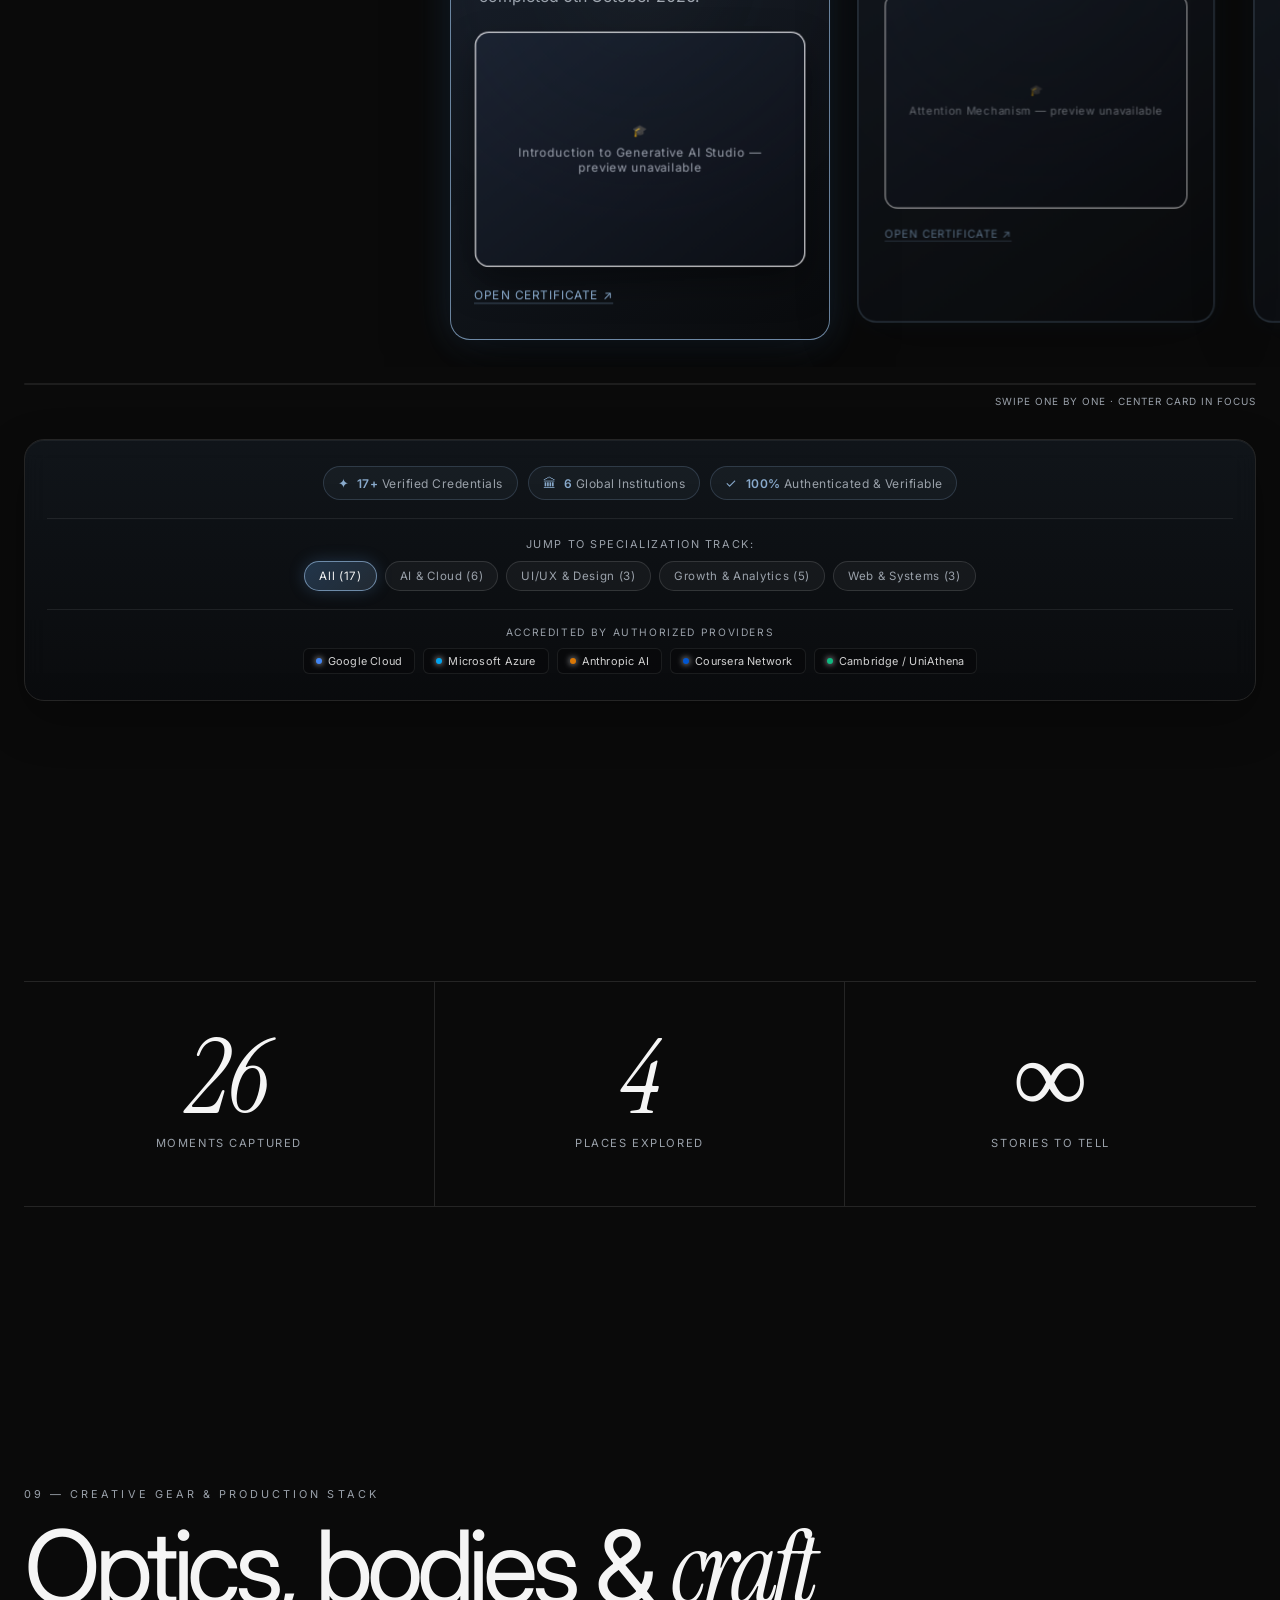
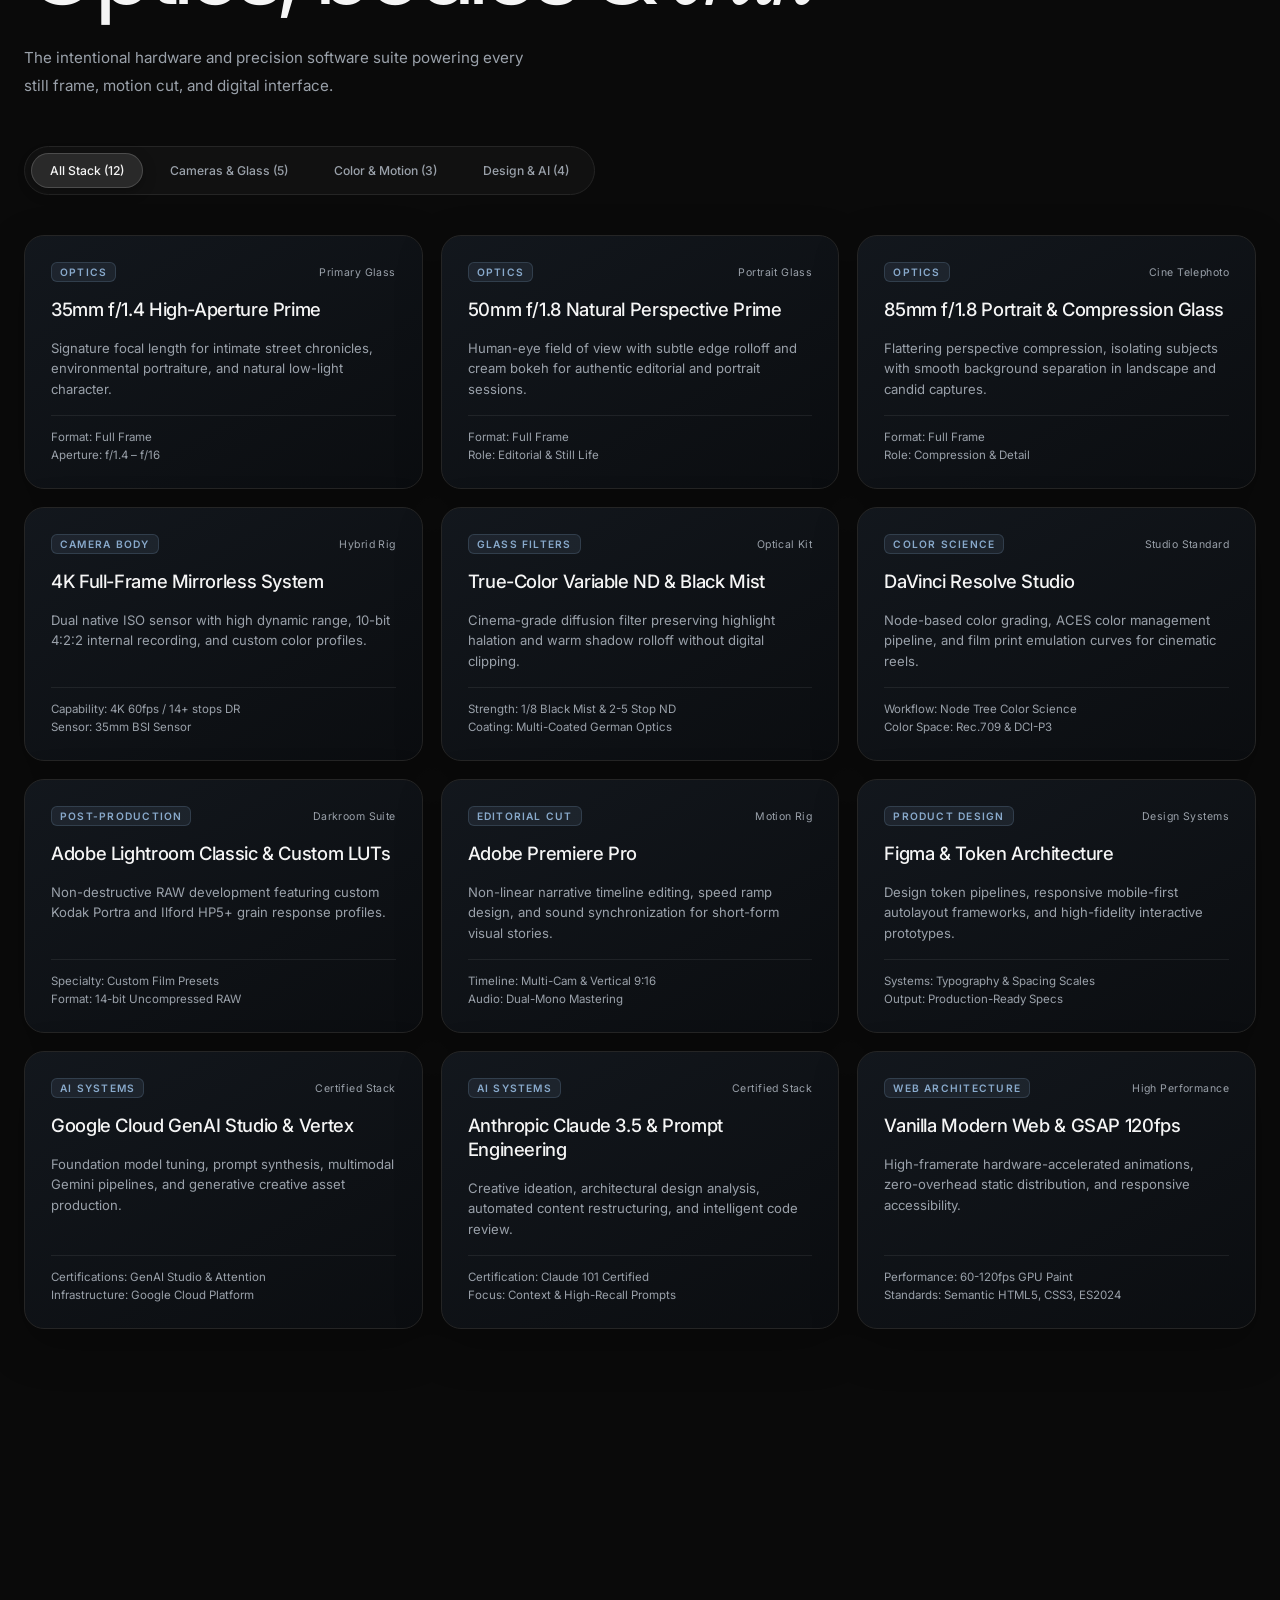
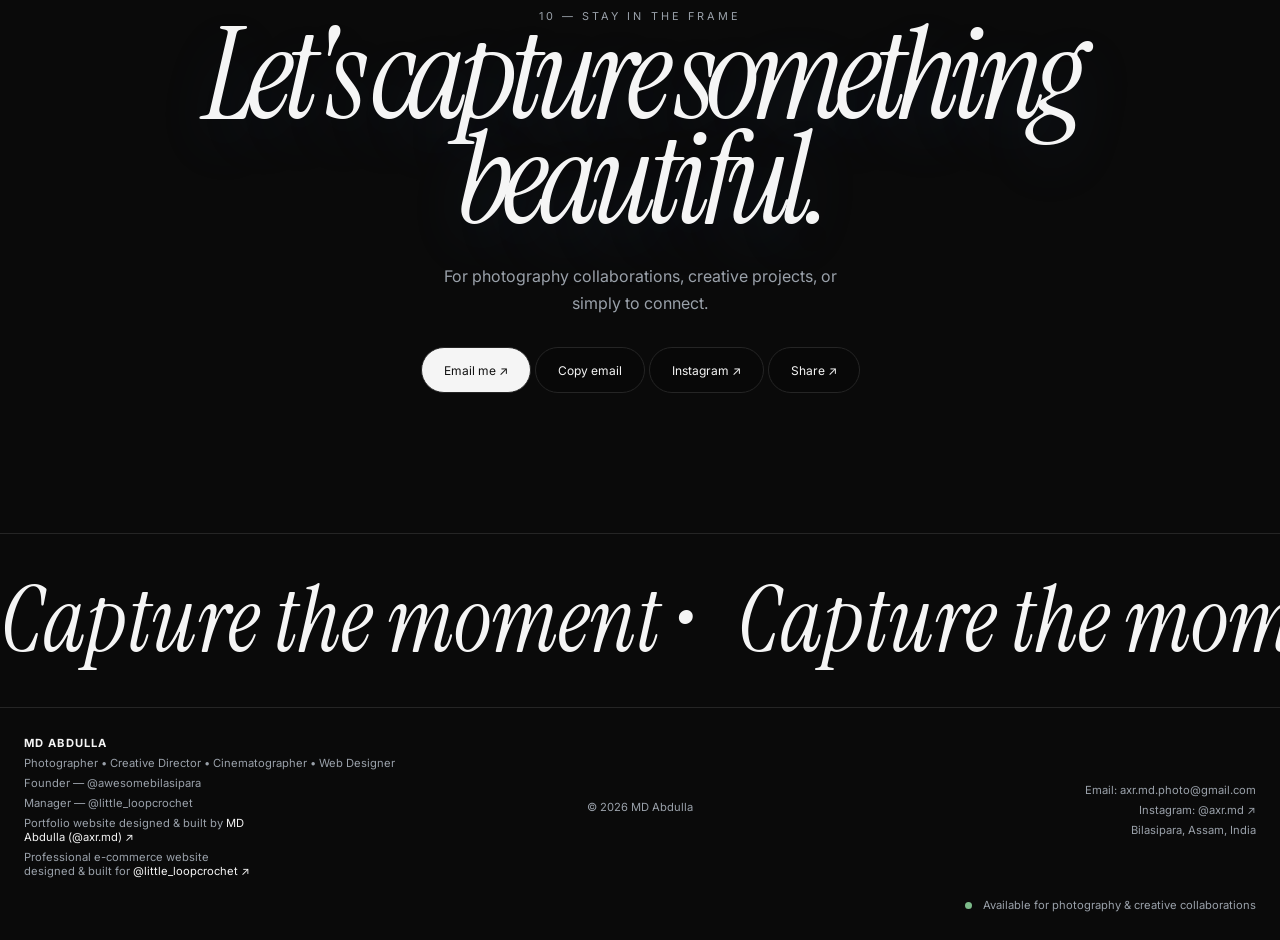
==== commit 8e3e7948: "Undo portfolio feature sections, keep clean portfolio plus resume" ====
--- a/index.html
+++ b/index.html
@@ -3903,382 +3903,6 @@
 }
 .hero-animate {
   transform: translateZ(var(--hz, 0px));
-}
-
-/* ---- Portfolio features: nav scroll, services, journey, reviews, faq+book ---- */
-
-.nav {
-  overflow-x: auto;
-  scrollbar-width: none;
-}
-.nav::-webkit-scrollbar {
-  display: none;
-}
-.nav-link,
-.nav-instagram {
-  white-space: nowrap;
-  flex: 0 0 auto;
-}
-
-.services-grid {
-  display: grid;
-  grid-template-columns: repeat(3, minmax(0, 1fr));
-  gap: 16px;
-  margin-top: 42px;
-}
-.service-card {
-  position: relative;
-  display: flex;
-  flex-direction: column;
-  overflow: hidden;
-  padding: 30px 26px;
-  border: 1px solid var(--stroke);
-  border-radius: 22px;
-  background: linear-gradient(160deg, rgba(26,34,45,.85), rgba(10,12,15,.75));
-  box-shadow: 0 20px 60px rgba(0,0,0,.22);
-  transition: translate .35s var(--ease), border-color .35s ease, box-shadow .35s ease;
-}
-.service-card:hover {
-  translate: 0 -6px;
-  border-color: rgba(137,170,204,.55);
-  box-shadow: 0 26px 70px rgba(0,0,0,.34), 0 0 28px rgba(78,133,191,.12);
-}
-.service-card.featured-service {
-  border-color: rgba(137,170,204,.55);
-  background: linear-gradient(160deg, rgba(38,54,72,.9), rgba(10,13,17,.8));
-}
-.service-tag {
-  align-self: flex-start;
-  padding: 5px 12px;
-  border: 1px solid rgba(137,170,204,.4);
-  border-radius: 999px;
-  color: var(--accent-1);
-  font-size: .62rem;
-  letter-spacing: .16em;
-  text-transform: uppercase;
-}
-.service-card h3 {
-  margin: 20px 0 10px;
-  font-family: var(--serif);
-  font-size: 2rem;
-  font-style: italic;
-  font-weight: 400;
-}
-.service-price {
-  color: var(--text);
-  font-size: .82rem;
-  letter-spacing: .02em;
-}
-.service-price span {
-  color: var(--muted);
-}
-.service-list {
-  margin: 16px 0 22px;
-  padding: 0;
-  list-style: none;
-  color: var(--muted);
-  font-size: .85rem;
-  line-height: 1.7;
-}
-.service-list li {
-  padding-left: 22px;
-  position: relative;
-}
-.service-list li::before {
-  content: "✓";
-  position: absolute;
-  left: 0;
-  color: var(--accent-1);
-}
-.service-book {
-  margin-top: auto;
-  align-self: flex-start;
-  padding: 11px 20px;
-  border: 1px solid rgba(137,170,204,.45);
-  border-radius: 999px;
-  background: rgba(137,170,204,.08);
-  color: var(--text);
-  font-size: .74rem;
-  transition: transform .3s var(--ease), background .3s ease;
-}
-.service-book:hover {
-  transform: translateY(-2px);
-  background: rgba(137,170,204,.16);
-}
-
-.journey {
-  position: relative;
-  margin-top: 42px;
-  padding-left: 30px;
-  border-left: 1px solid rgba(137,170,204,.25);
-  display: grid;
-  gap: 26px;
-}
-.journey-item {
-  position: relative;
-}
-.journey-item::before {
-  content: "";
-  position: absolute;
-  left: -36px;
-  top: 4px;
-  width: 11px;
-  height: 11px;
-  border-radius: 50%;
-  background: var(--bg);
-  border: 2px solid var(--accent-1);
-  box-shadow: 0 0 14px rgba(78,133,191,.7);
-}
-.journey-year {
-  color: var(--accent-1);
-  font-size: .66rem;
-  letter-spacing: .2em;
-}
-.journey-item h3 {
-  margin: 8px 0 6px;
-  font-size: 1.15rem;
-  letter-spacing: -.02em;
-}
-.journey-item p {
-  margin: 0;
-  max-width: 60ch;
-  color: var(--muted);
-  font-size: .88rem;
-  line-height: 1.7;
-}
-
-.reviews-wrap {
-  position: relative;
-  margin-top: 42px;
-  padding: 30px 26px;
-  border: 1px solid var(--stroke);
-  border-radius: 22px;
-  background: linear-gradient(160deg, rgba(24,31,41,.8), rgba(10,12,15,.75));
-  overflow: hidden;
-}
-.reviews-track {
-  display: grid;
-  grid-auto-flow: column;
-  grid-auto-columns: min(100%, 560px);
-  gap: 16px;
-  overflow-x: auto;
-  scroll-snap-type: x mandatory;
-  scrollbar-width: none;
-  padding-bottom: 6px;
-}
-.reviews-track::-webkit-scrollbar {
-  display: none;
-}
-.review-card {
-  scroll-snap-align: center;
-  padding: 24px;
-  border: 1px solid rgba(255,255,255,.09);
-  border-radius: 18px;
-  background: rgba(255,255,255,.03);
-}
-.review-card blockquote {
-  margin: 0 0 14px;
-  font-family: var(--serif);
-  font-style: italic;
-  font-size: 1.35rem;
-  line-height: 1.5;
-}
-.review-who {
-  color: var(--muted);
-  font-size: .72rem;
-  letter-spacing: .08em;
-  text-transform: uppercase;
-}
-.review-stars {
-  color: var(--accent-1);
-  letter-spacing: .2em;
-  font-size: .8rem;
-}
-.reviews-nav {
-  display: flex;
-  align-items: center;
-  gap: 10px;
-  margin-top: 18px;
-}
-.reviews-nav button {
-  width: 42px;
-  height: 42px;
-  border: 1px solid var(--stroke);
-  border-radius: 50%;
-  background: var(--surface);
-  font-size: 1rem;
-  transition: border-color .25s ease, transform .25s var(--ease);
-}
-.reviews-nav button:hover {
-  border-color: var(--accent-1);
-  transform: translateY(-2px);
-}
-.reviews-dots {
-  display: flex;
-  gap: 6px;
-  margin-left: 6px;
-}
-.reviews-dots i {
-  width: 7px;
-  height: 7px;
-  border-radius: 50%;
-  background: rgba(255,255,255,.18);
-  transition: background .3s ease, transform .3s ease;
-}
-.reviews-dots i.on {
-  background: var(--accent-1);
-  transform: scale(1.3);
-}
-.review-form {
-  display: flex;
-  gap: 8px;
-  flex-wrap: wrap;
-  margin-top: 20px;
-}
-.review-form input {
-  flex: 1 1 160px;
-  min-width: 0;
-  padding: 11px 14px;
-  border: 1px solid var(--stroke);
-  border-radius: 999px;
-  background: var(--surface);
-  color: var(--text);
-  font-size: .8rem;
-  outline: 0;
-}
-.review-form input:focus {
-  border-color: rgba(137,170,204,.6);
-}
-
-.book-grid {
-  display: grid;
-  grid-template-columns: 1fr 1fr;
-  gap: 16px;
-  margin-top: 42px;
-  align-items: start;
-}
-.faq-list {
-  display: grid;
-  gap: 10px;
-}
-.faq-item {
-  border: 1px solid var(--stroke);
-  border-radius: 16px;
-  background: var(--surface);
-  overflow: hidden;
-  transition: border-color .3s ease;
-}
-.faq-item.open {
-  border-color: rgba(137,170,204,.5);
-}
-.faq-q {
-  width: 100%;
-  display: flex;
-  justify-content: space-between;
-  align-items: center;
-  gap: 12px;
-  padding: 16px 18px;
-  border: 0;
-  background: transparent;
-  color: var(--text);
-  font-size: .88rem;
-  text-align: left;
-}
-.faq-q span:last-child {
-  color: var(--accent-1);
-  font-size: 1.1rem;
-  transition: transform .3s var(--ease);
-}
-.faq-item.open .faq-q span:last-child {
-  transform: rotate(45deg);
-}
-.faq-a {
-  max-height: 0;
-  overflow: hidden;
-  transition: max-height .4s var(--ease);
-}
-.faq-a p {
-  margin: 0;
-  padding: 0 18px 18px;
-  color: var(--muted);
-  font-size: .84rem;
-  line-height: 1.7;
-}
-.book-form {
-  padding: 26px;
-  border: 1px solid rgba(137,170,204,.3);
-  border-radius: 22px;
-  background: linear-gradient(160deg, rgba(26,34,45,.85), rgba(10,12,15,.8));
-}
-.book-form h3 {
-  margin: 0 0 6px;
-  font-family: var(--serif);
-  font-style: italic;
-  font-size: 1.7rem;
-  font-weight: 400;
-}
-.book-form > p {
-  margin: 0 0 18px;
-  color: var(--muted);
-  font-size: .82rem;
-}
-.book-form label {
-  display: grid;
-  gap: 6px;
-  margin-bottom: 12px;
-  color: var(--muted);
-  font-size: .64rem;
-  letter-spacing: .12em;
-  text-transform: uppercase;
-}
-.book-form input,
-.book-form select,
-.book-form textarea {
-  width: 100%;
-  padding: 11px 14px;
-  border: 1px solid var(--stroke);
-  border-radius: 12px;
-  background: var(--surface-2);
-  color: var(--text);
-  font-size: .85rem;
-  font-family: var(--sans);
-  outline: 0;
-}
-.book-form input:focus,
-.book-form select:focus,
-.book-form textarea:focus {
-  border-color: rgba(137,170,204,.6);
-  box-shadow: 0 0 0 3px rgba(78,133,191,.15);
-}
-.book-form textarea {
-  min-height: 96px;
-  resize: vertical;
-}
-.book-row {
-  display: grid;
-  grid-template-columns: 1fr 1fr;
-  gap: 12px;
-}
-.book-submit {
-  width: 100%;
-  margin-top: 4px;
-  min-height: 48px;
-}
-.book-note {
-  margin: 12px 0 0;
-  color: var(--muted);
-  font-size: .7rem;
-  text-align: center;
-}
-
-@media (max-width: 900px) {
-  .services-grid,
-  .book-grid {
-    grid-template-columns: 1fr;
-  }
-  .book-row {
-    grid-template-columns: 1fr;
-  }
 }
 
 /* ---- Mobile performance: blur and constant motion are the top jank
@@ -5225,15 +4849,6 @@
                 </a>
                 <a class="nav-link" href="#gallery">
                   Work
-                </a>
-                <a class="nav-link" href="#services">
-                  Services
-                </a>
-                <a class="nav-link" href="#testimonials">
-                  Reviews
-                </a>
-                <a class="nav-link" href="#book">
-                  Book
                 </a>
                 <a class="nav-link" href="#contact">
                   Contact
@@ -6039,177 +5654,6 @@
                     </div>
                   </div>
                 </section>
-                <section class="section" id="services" aria-labelledby="services-title">
-                  <div class="container">
-                    <div class="eyebrow">10 — Services</div>
-                    <h2 class="section-title" id="services-title">
-                      Hire me for <span class="serif">the shoot</span>
-                    </h2>
-                    <p class="section-copy">
-                      Three focused offers. Every project gets a pre-shoot call,
-                      on-time delivery and files ready for Instagram, print and web.
-                    </p>
-                    <div class="services-grid">
-                      <article class="service-card">
-                        <span class="service-tag">Photo Stories</span>
-                        <h3>Portraits &amp; Events</h3>
-                        <p class="service-price">Custom quote <span>· 20+ edited photos</span></p>
-                        <ul class="service-list">
-                          <li>1–2 hour shoot in Bilasipara &amp; nearby</li>
-                          <li>Candid + posed coverage</li>
-                          <li>Edited gallery in 5–7 days</li>
-                        </ul>
-                        <button class="service-book" type="button" data-service="Portraits & Events">Book this shoot →</button>
-                      </article>
-                      <article class="service-card featured-service">
-                        <span class="service-tag">Most booked</span>
-                        <h3>Cinematic Reels</h3>
-                        <p class="service-price">Custom quote <span>· shoot + edit</span></p>
-                        <ul class="service-list">
-                          <li>Short-form video for brands &amp; places</li>
-                          <li>Hook, pacing and sound design included</li>
-                          <li>1 reel + 1 teaser cut</li>
-                        </ul>
-                        <button class="service-book" type="button" data-service="Cinematic Reels">Book this shoot →</button>
-                      </article>
-                      <article class="service-card">
-                        <span class="service-tag">Brand + Web</span>
-                        <h3>Brand &amp; Website</h3>
-                        <p class="service-price">Custom quote <span>· design + build</span></p>
-                        <ul class="service-list">
-                          <li>Product photos + launch content</li>
-                          <li>One-page site like this one</li>
-                          <li>Instagram setup &amp; handover call</li>
-                        </ul>
-                        <button class="service-book" type="button" data-service="Brand & Website">Book this shoot →</button>
-                      </article>
-                    </div>
-                  </div>
-                </section>
-                <section class="section" id="journey" aria-labelledby="journey-title">
-                  <div class="container">
-                    <div class="eyebrow">11 — Journey</div>
-                    <h2 class="section-title" id="journey-title">
-                      How I <span class="serif">got here</span>
-                    </h2>
-                    <div class="journey">
-                      <div class="journey-item">
-                        <span class="journey-year">2023 — START</span>
-                        <h3>Picked up the camera</h3>
-                        <p>Started shooting streets, skies and everyday life around Bilasipara — learning light, framing and patience.</p>
-                      </div>
-                      <div class="journey-item">
-                        <span class="journey-year">2024 — PLATFORM</span>
-                        <h3>Founded @awesomebilasipara</h3>
-                        <p>Turned local stories into cinematic reels — markets, stations, festivals and village life.</p>
-                      </div>
-                      <div class="journey-item">
-                        <span class="journey-year">2025 — BRANDS</span>
-                        <h3>Shooting for businesses</h3>
-                        <p>Promotional films for local gyms, schools, shops and @little_loopcrochet — plus 170+ hours of editing study.</p>
-                      </div>
-                      <div class="journey-item">
-                        <span class="journey-year">2026 — EXPANDED</span>
-                        <h3>Photo + film + web</h3>
-                        <p>Now offering photography, reels and small-business websites from one place — this portfolio included.</p>
-                      </div>
-                    </div>
-                  </div>
-                </section>
-                <section class="section" id="testimonials" aria-labelledby="testimonials-title">
-                  <div class="container">
-                    <div class="eyebrow">12 — Kind words</div>
-                    <h2 class="section-title" id="testimonials-title">
-                      What people <span class="serif">say</span>
-                    </h2>
-                    <div class="reviews-wrap">
-                      <div class="reviews-track" id="reviewsTrack" aria-label="Client reviews">
-                        <article class="review-card">
-                          <div class="review-stars" aria-label="5 out of 5 stars">★★★★★</div>
-                          <blockquote>“He sees frames nobody else notices. Our shop reel brought real footfall in the first week.”</blockquote>
-                          <div class="review-who">Local business owner — Bilasipara</div>
-                        </article>
-                        <article class="review-card">
-                          <div class="review-stars" aria-label="5 out of 5 stars">★★★★★</div>
-                          <blockquote>“Fast, polite and prepared. The admission promo looked like a film, not an ad.”</blockquote>
-                          <div class="review-who">School event organizer — Dhubri</div>
-                        </article>
-                        <article class="review-card">
-                          <div class="review-stars" aria-label="5 out of 5 stars">★★★★★</div>
-                          <blockquote>“Product photos plus a clean one-page site — our crochet brand finally looks like us.”</blockquote>
-                          <div class="review-who">@little_loopcrochet — handmade brand</div>
-                        </article>
-                      </div>
-                      <div class="reviews-nav">
-                        <button id="reviewsPrev" type="button" aria-label="Previous review">←</button>
-                        <button id="reviewsNext" type="button" aria-label="Next review">→</button>
-                        <div class="reviews-dots" id="reviewsDots" aria-hidden="true"></div>
-                      </div>
-                      <form class="review-form" id="reviewForm">
-                        <input id="reviewName" type="text" maxlength="40" placeholder="Your name" aria-label="Your name" />
-                        <input id="reviewText" type="text" maxlength="140" placeholder="Say something kind (140 chars)" aria-label="Your review" />
-                        <button class="service-book" type="submit">Add →</button>
-                      </form>
-                    </div>
-                  </div>
-                </section>
-                <section class="section" id="book" aria-labelledby="book-title">
-                  <div class="container">
-                    <div class="eyebrow">13 — FAQ &amp; Booking</div>
-                    <h2 class="section-title" id="book-title">
-                      Book <span class="serif">the date</span>
-                    </h2>
-                    <div class="book-grid">
-                      <div class="faq-list" id="faqList">
-                        <div class="faq-item">
-                          <button class="faq-q" type="button" aria-expanded="false">How do I book a shoot? <span>+</span></button>
-                          <div class="faq-a"><p>Fill the form with your date and idea. I reply within 24–48 hours with availability and a fixed quote — no advance needed to talk.</p></div>
-                        </div>
-                        <div class="faq-item">
-                          <button class="faq-q" type="button" aria-expanded="false">Where do you shoot? <span>+</span></button>
-                          <div class="faq-a"><p>Based in Bilasipara, Assam. I travel across Dhubri &amp; Kokrajhar — travel cost is shared upfront, never a surprise.</p></div>
-                        </div>
-                        <div class="faq-item">
-                          <button class="faq-q" type="button" aria-expanded="false">How long is delivery? <span>+</span></button>
-                          <div class="faq-a"><p>Photos in 5–7 days, reels in 7–10 days with one revision round included. Urgent delivery is possible — mention it in the form.</p></div>
-                        </div>
-                        <div class="faq-item">
-                          <button class="faq-q" type="button" aria-expanded="false">Do I get raw files? <span>+</span></button>
-                          <div class="faq-a"><p>You get high-resolution edited photos and the final reel in Instagram-ready + full-quality versions. Raw files on request.</p></div>
-                        </div>
-                        <div class="faq-item">
-                          <button class="faq-q" type="button" aria-expanded="false">How does payment work? <span>+</span></button>
-                          <div class="faq-a"><p>Fixed quote before the shoot, 50% to lock the date, rest on delivery. UPI accepted.</p></div>
-                        </div>
-                      </div>
-                      <form class="book-form" id="bookForm">
-                        <h3>Check availability</h3>
-                        <p>Replies within 24–48 hours. No spam, ever.</p>
-                        <div class="book-row">
-                          <label>Name
-                            <input id="bookName" type="text" placeholder="Your name" autocomplete="name" />
-                          </label>
-                          <label>Date
-                            <input id="bookDate" type="date" />
-                          </label>
-                        </div>
-                        <label>Service
-                          <select id="bookService">
-                            <option>Portraits &amp; Events</option>
-                            <option>Cinematic Reels</option>
-                            <option>Brand &amp; Website</option>
-                            <option>Something else</option>
-                          </select>
-                        </label>
-                        <label>Tell me about it
-                          <textarea id="bookMsg" placeholder="What, where, and what feeling do you want?"></textarea>
-                        </label>
-                        <button class="button button-primary book-submit" type="submit">Send booking request ↗</button>
-                        <p class="book-note">Opens your email app with everything pre-filled.</p>
-                      </form>
-                    </div>
-                  </div>
-                </section>
                 <section
                   class="section"
                   aria-label="Photography statistics"
@@ -10494,167 +9938,6 @@
     });
   });
 
-/* ---- Portfolio features: services booking, reviews, faq, inquiry form ---- */
-(() => {
-  const reduced = window.matchMedia("(prefers-reduced-motion: reduce)").matches;
-  const toast = document.getElementById("toast");
-  let toastTimer = null;
-  function notify(message) {
-    if (!toast) return;
-    toast.textContent = message;
-    toast.classList.add("show");
-    clearTimeout(toastTimer);
-    toastTimer = setTimeout(() => toast.classList.remove("show"), 2600);
-  }
-
-  /* Service cards -> prefill booking form */
-  const serviceSelect = document.getElementById("bookService");
-  document.querySelectorAll(".service-book[data-service]").forEach(button => {
-    button.addEventListener("click", () => {
-      const value = button.dataset.service;
-      if (serviceSelect) {
-        [...serviceSelect.options].forEach(o => { if (o.text.trim() === value) serviceSelect.value = o.value; });
-      }
-      document.getElementById("book")?.scrollIntoView({ behavior: reduced ? "auto" : "smooth" });
-      notify(`"${value}" selected — tell me your date`);
-    });
-  });
-
-  /* Reviews slider */
-  try {
-    const track = document.getElementById("reviewsTrack");
-    const dots = document.getElementById("reviewsDots");
-    const prev = document.getElementById("reviewsPrev");
-    const next = document.getElementById("reviewsNext");
-    function cards() { return [...track.querySelectorAll(".review-card")]; }
-    function buildDots() {
-      dots.innerHTML = "";
-      cards().forEach((_, i) => {
-        const d = document.createElement("i");
-        if (i === 0) d.classList.add("on");
-        dots.appendChild(d);
-      });
-    }
-    function activeIndex() {
-      const list = cards();
-      let best = 0, bestDist = Infinity;
-      list.forEach((card, i) => {
-        const dist = Math.abs(card.offsetLeft - track.scrollLeft);
-        if (dist < bestDist) { bestDist = dist; best = i; }
-      });
-      return best;
-    }
-    function syncDots() {
-      const i = activeIndex();
-      [...dots.children].forEach((d, k) => d.classList.toggle("on", k === i));
-    }
-    function go(dir) {
-      const card = track.querySelector(".review-card");
-      const step = card ? card.offsetWidth + 16 : 400;
-      track.scrollBy({ left: dir * step, behavior: reduced ? "auto" : "smooth" });
-    }
-    if (track && prev && next) {
-      buildDots();
-      prev.addEventListener("click", () => go(-1));
-      next.addEventListener("click", () => go(1));
-      track.addEventListener("scroll", () => requestAnimationFrame(syncDots), { passive: true });
-      dots.addEventListener("click", event => {
-        const i = [...dots.children].indexOf(event.target);
-        if (i < 0) return;
-        track.scrollTo({ left: cards()[i].offsetLeft - track.offsetLeft, behavior: reduced ? "auto" : "smooth" });
-      });
-      let auto = null;
-      function startAuto() {
-        if (reduced) return;
-        stopAuto();
-        auto = setInterval(() => {
-          const i = activeIndex();
-          if (i >= cards().length - 1) track.scrollTo({ left: 0, behavior: "smooth" });
-          else go(1);
-        }, 6000);
-      }
-      function stopAuto() { if (auto) clearInterval(auto); auto = null; }
-      track.addEventListener("pointerenter", stopAuto);
-      track.addEventListener("pointerleave", startAuto);
-      track.addEventListener("focusin", stopAuto);
-      track.addEventListener("focusout", startAuto);
-      startAuto();
-      /* Visitor reviews (local only) */
-      try {
-        const saved = JSON.parse(localStorage.getItem("axr-reviews") || "[]");
-        saved.forEach(addReviewCard);
-      } catch (error) {}
-      function addReviewCard(review) {
-        const card = document.createElement("article");
-        card.className = "review-card";
-        const stars = document.createElement("div");
-        stars.className = "review-stars";
-        stars.textContent = "★★★★★";
-        const quote = document.createElement("blockquote");
-        quote.textContent = `\u201C${review.text}\u201D`;
-        const who = document.createElement("div");
-        who.className = "review-who";
-        who.textContent = `${review.name} — visitor`;
-        card.append(stars, quote, who);
-        track.appendChild(card);
-        buildDots();
-      }
-      const form = document.getElementById("reviewForm");
-      form?.addEventListener("submit", event => {
-        event.preventDefault();
-        const name = document.getElementById("reviewName").value.trim().slice(0, 40) || "Friend";
-        const text = document.getElementById("reviewText").value.trim().slice(0, 140);
-        if (!text) { notify("Write a few words first"); return; }
-        const review = { name, text };
-        addReviewCard(review);
-        try {
-          const saved = JSON.parse(localStorage.getItem("axr-reviews") || "[]");
-          saved.push(review);
-          localStorage.setItem("axr-reviews", JSON.stringify(saved));
-        } catch (error) {}
-        form.reset();
-        track.scrollTo({ left: track.scrollWidth, behavior: reduced ? "auto" : "smooth" });
-        notify("Thank you — your words are on the wall");
-      });
-    }
-  } catch (error) {}
-
-  /* FAQ accordion (one open at a time) */
-  try {
-    const items = document.querySelectorAll(".faq-item");
-    items.forEach(item => {
-      const button = item.querySelector(".faq-q");
-      const panel = item.querySelector(".faq-a");
-      button?.addEventListener("click", () => {
-        const isOpen = item.classList.contains("open");
-        items.forEach(other => {
-          other.classList.remove("open");
-          other.querySelector(".faq-a").style.maxHeight = "";
-          other.querySelector(".faq-q")?.setAttribute("aria-expanded", "false");
-        });
-        if (!isOpen) {
-          item.classList.add("open");
-          panel.style.maxHeight = panel.scrollHeight + "px";
-          button.setAttribute("aria-expanded", "true");
-        }
-      });
-    });
-  } catch (error) {}
-
-  /* Booking form -> prefilled email */
-  document.getElementById("bookForm")?.addEventListener("submit", event => {
-    event.preventDefault();
-    const name = document.getElementById("bookName").value.trim();
-    const date = document.getElementById("bookDate").value;
-    const service = document.getElementById("bookService").value;
-    const message = document.getElementById("bookMsg").value.trim();
-    if (!name || !message) { notify("Add your name and a line about the shoot"); return; }
-    const subject = encodeURIComponent(`Shoot inquiry — ${service} — ${name}`);
-    const body = encodeURIComponent(`Hi Abdulla,\n\nName: ${name}\nService: ${service}\nDate: ${date || "flexible"}\n\n${message}\n\n— sent from your portfolio`);
-    window.location.href = `mailto:axr.md.photo@gmail.com?subject=${subject}&body=${body}`;
-    notify("Opening your email app with the request ready");
-  });
-})();
 
   /* Contact: dedicated copy-email + share-portfolio buttons */
   try {
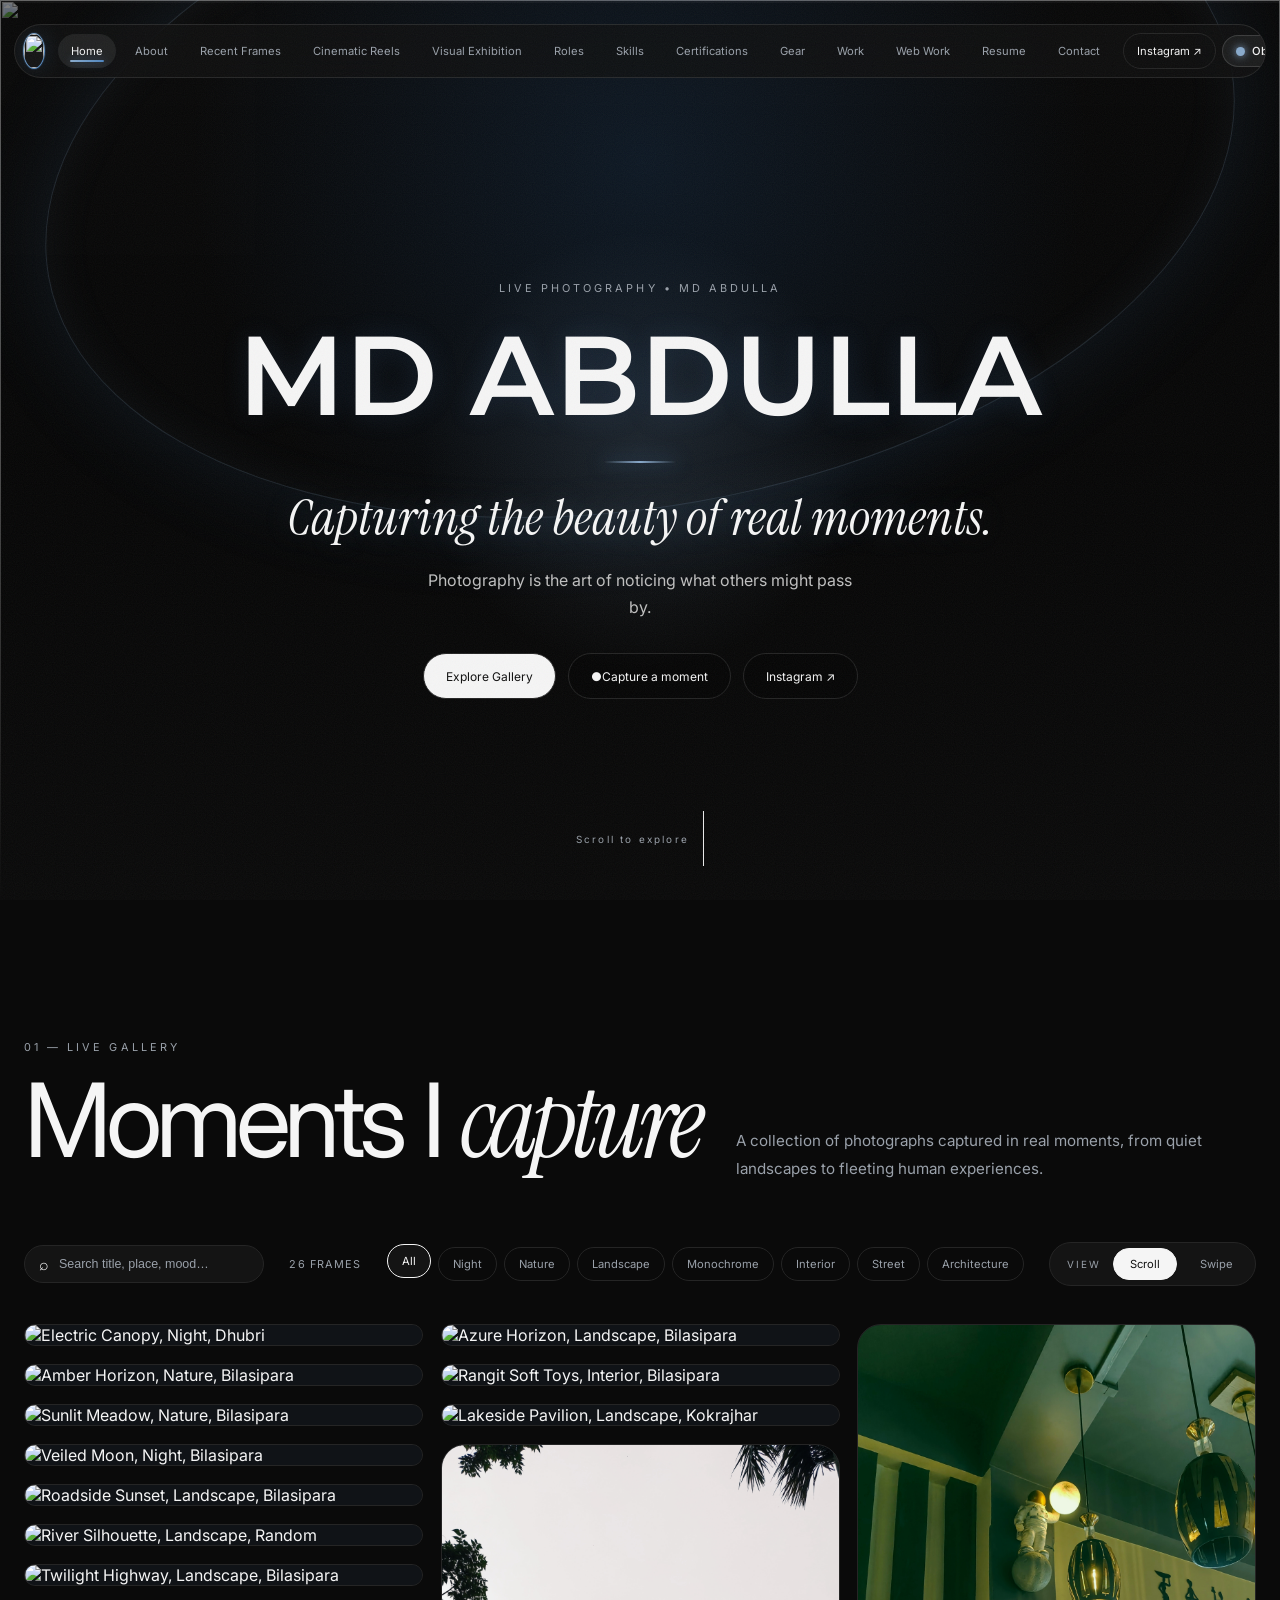
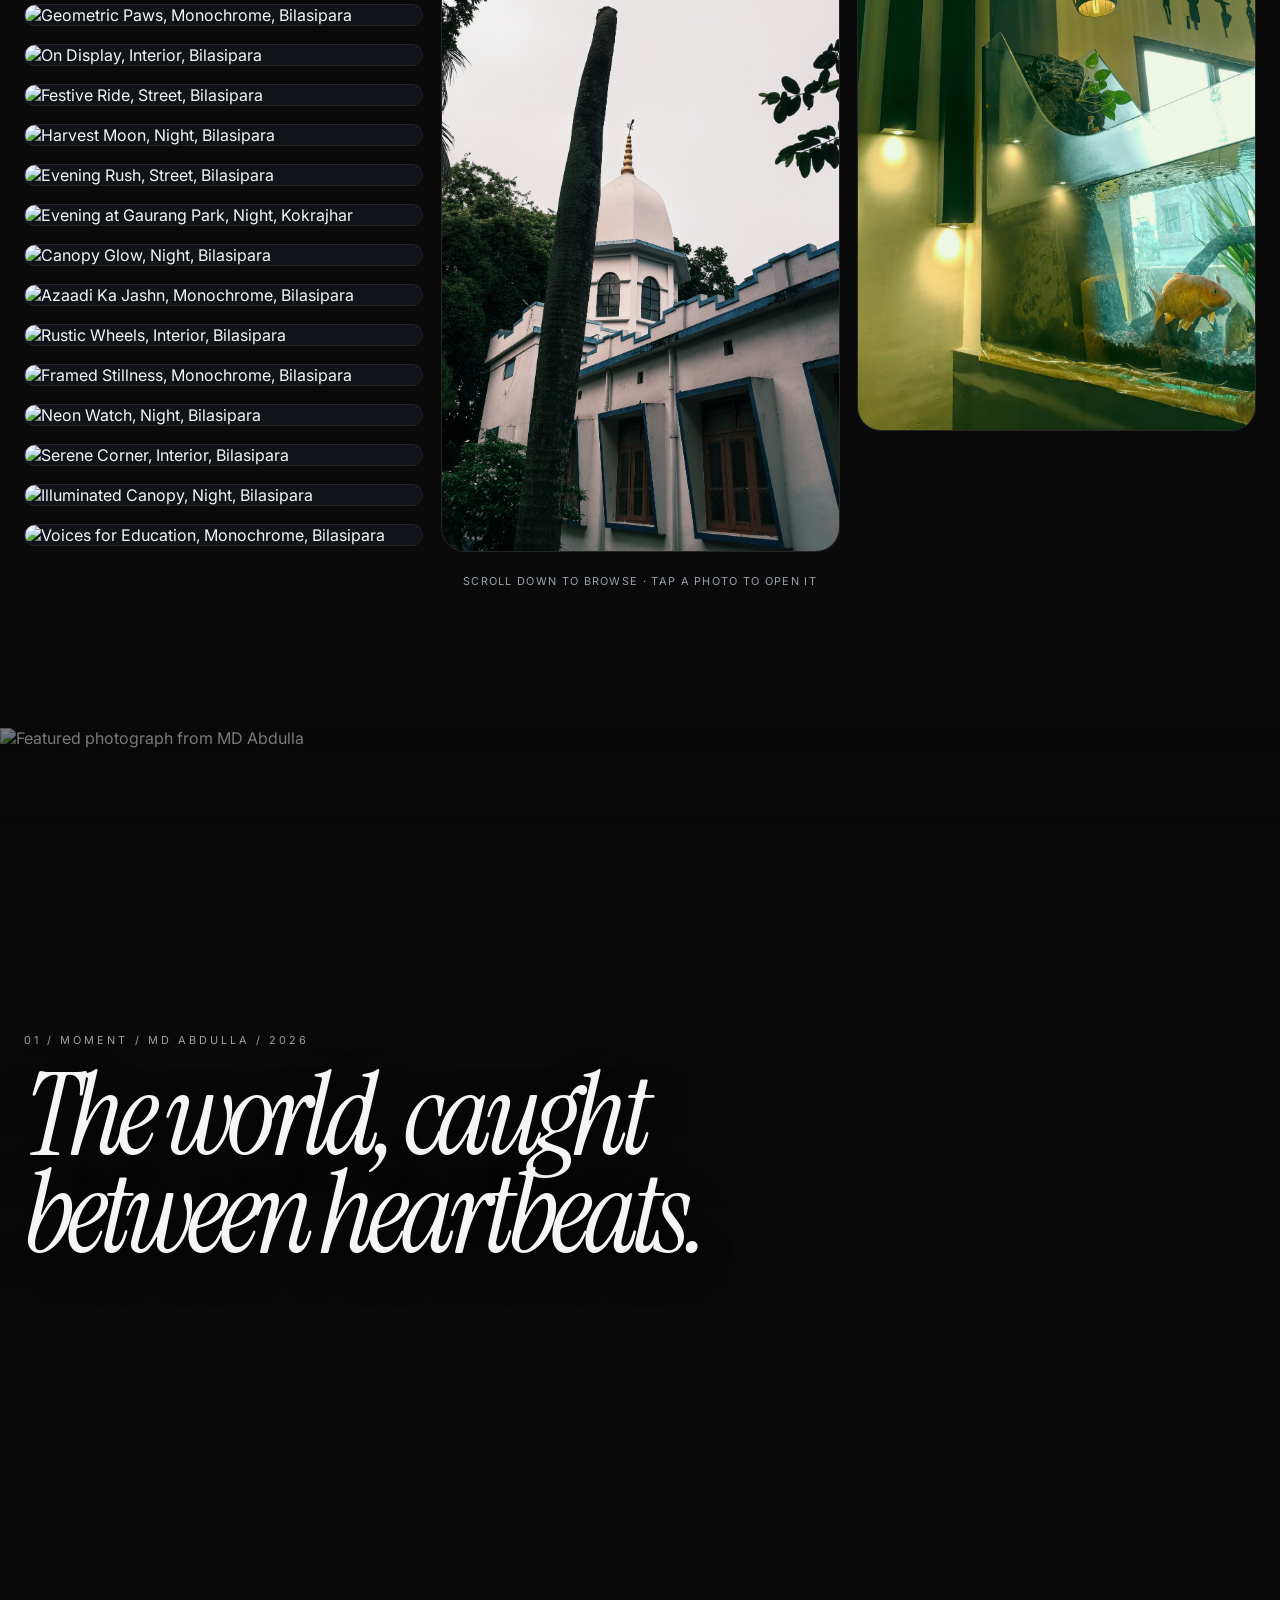
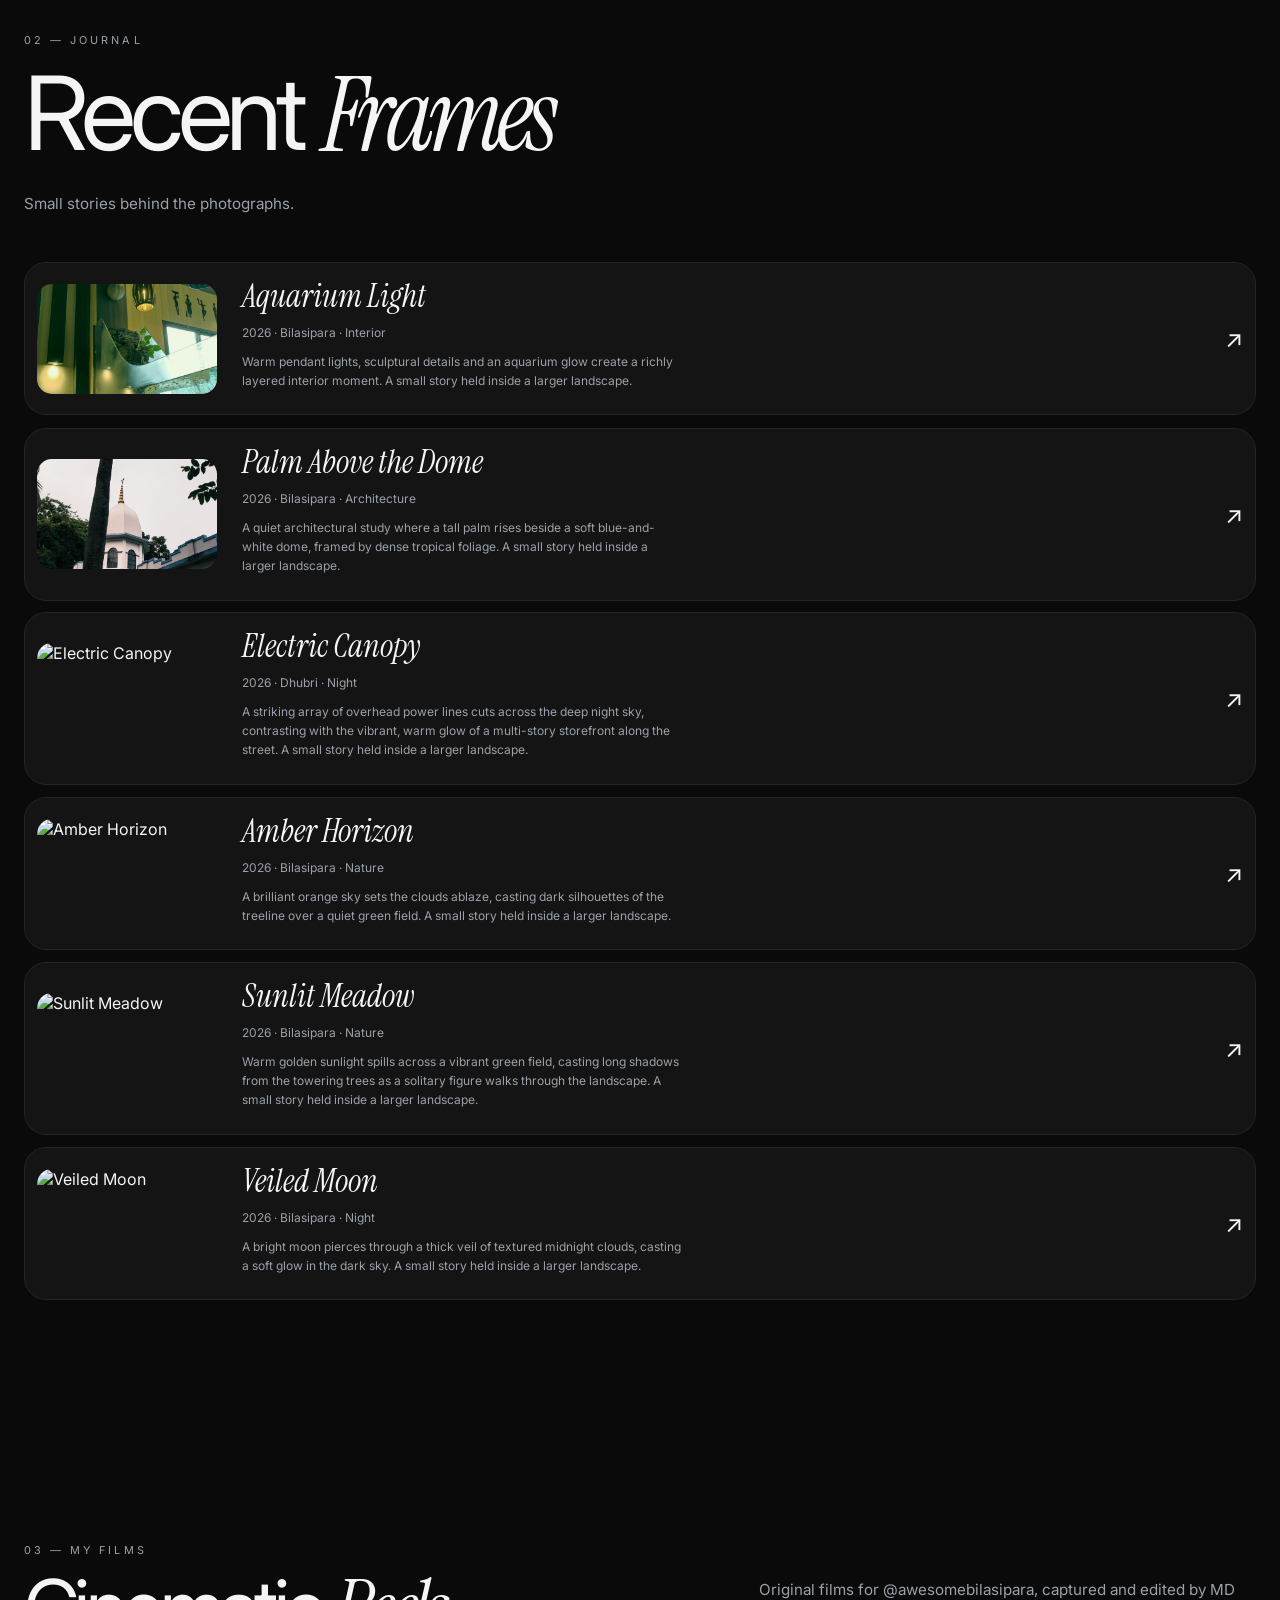
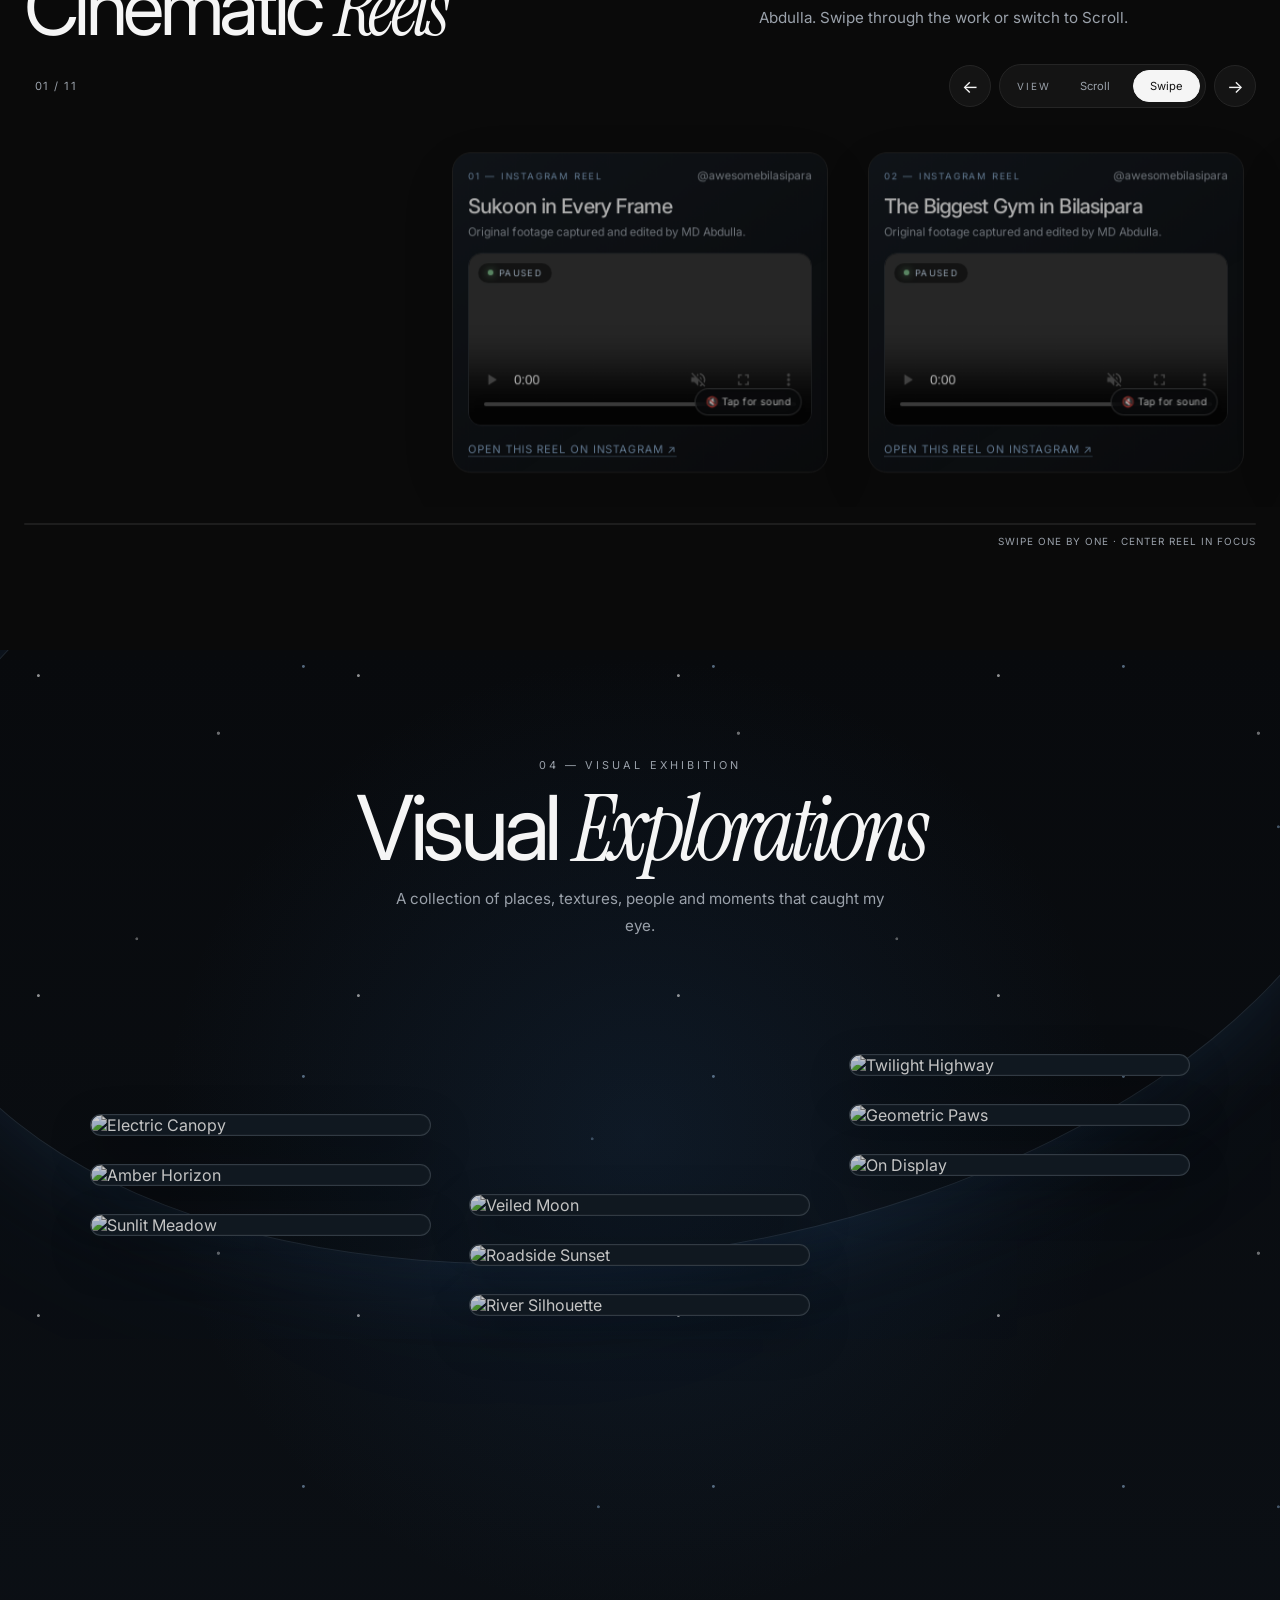
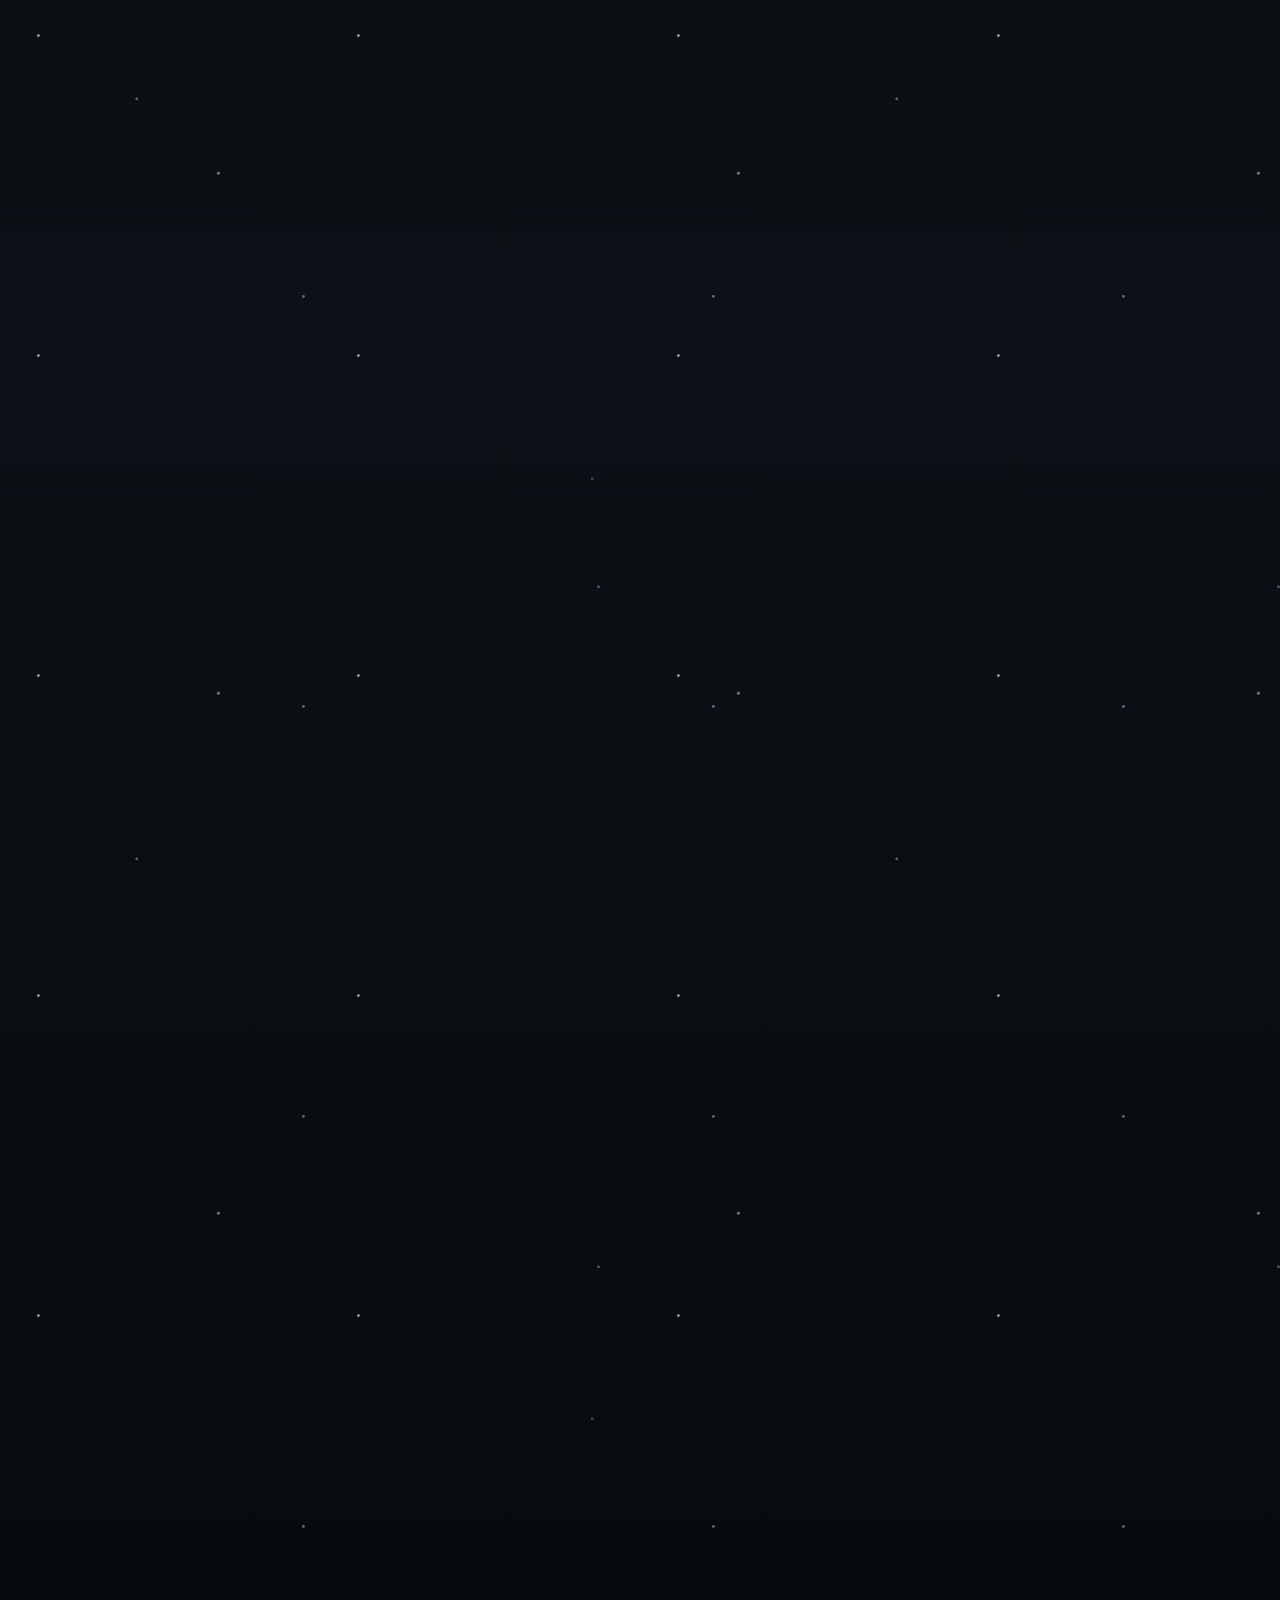
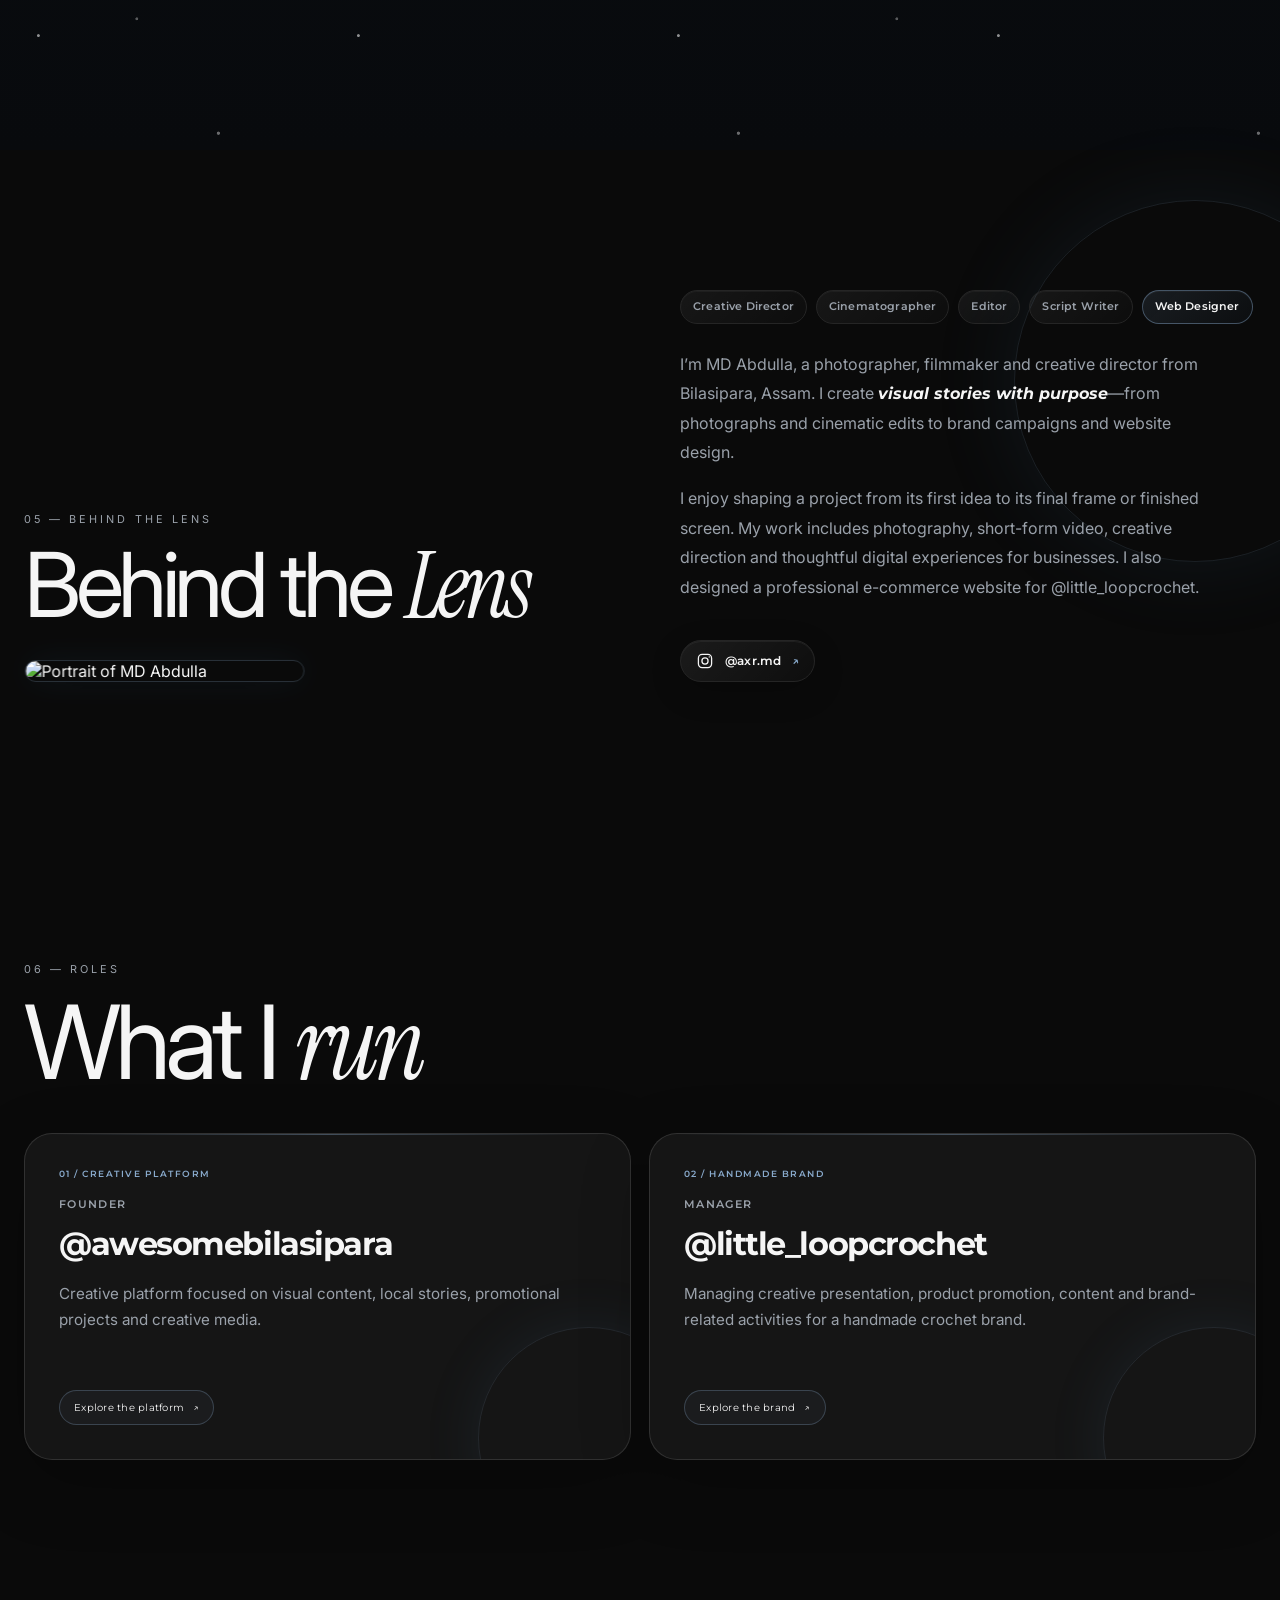
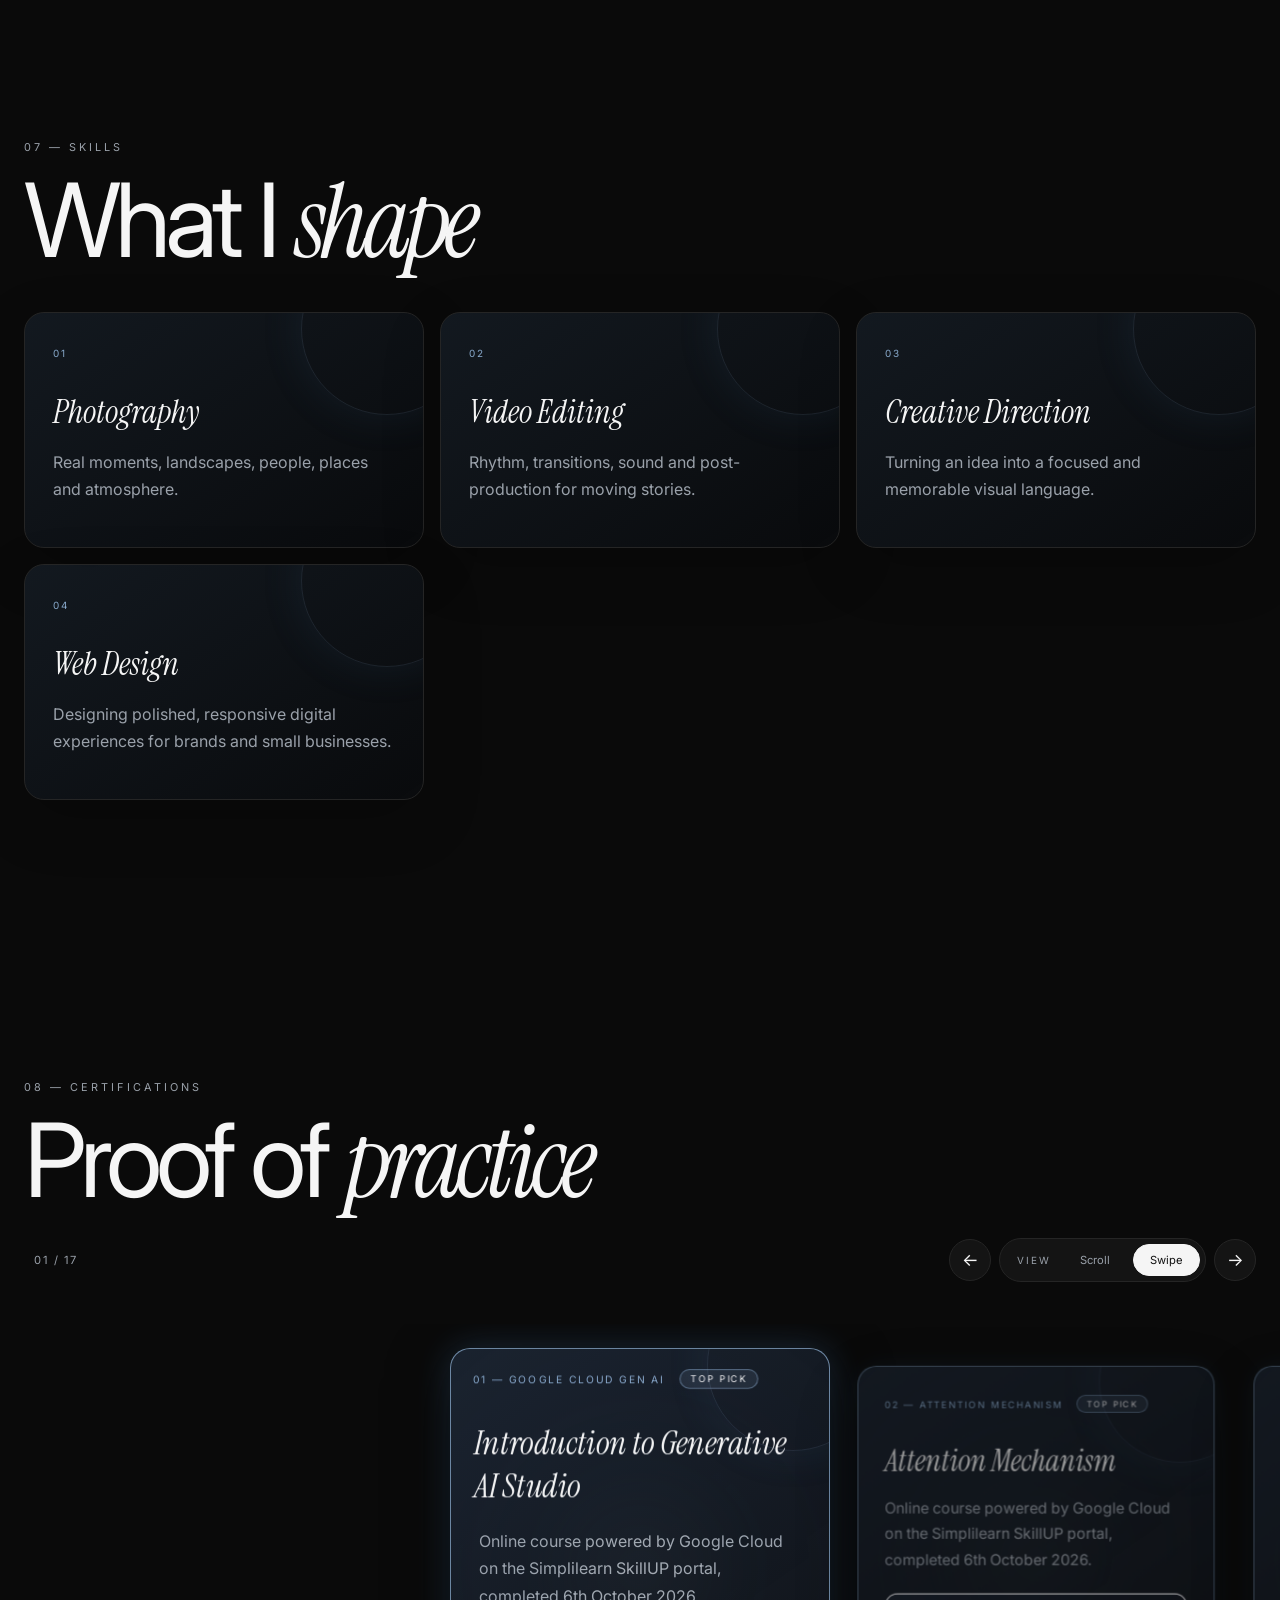
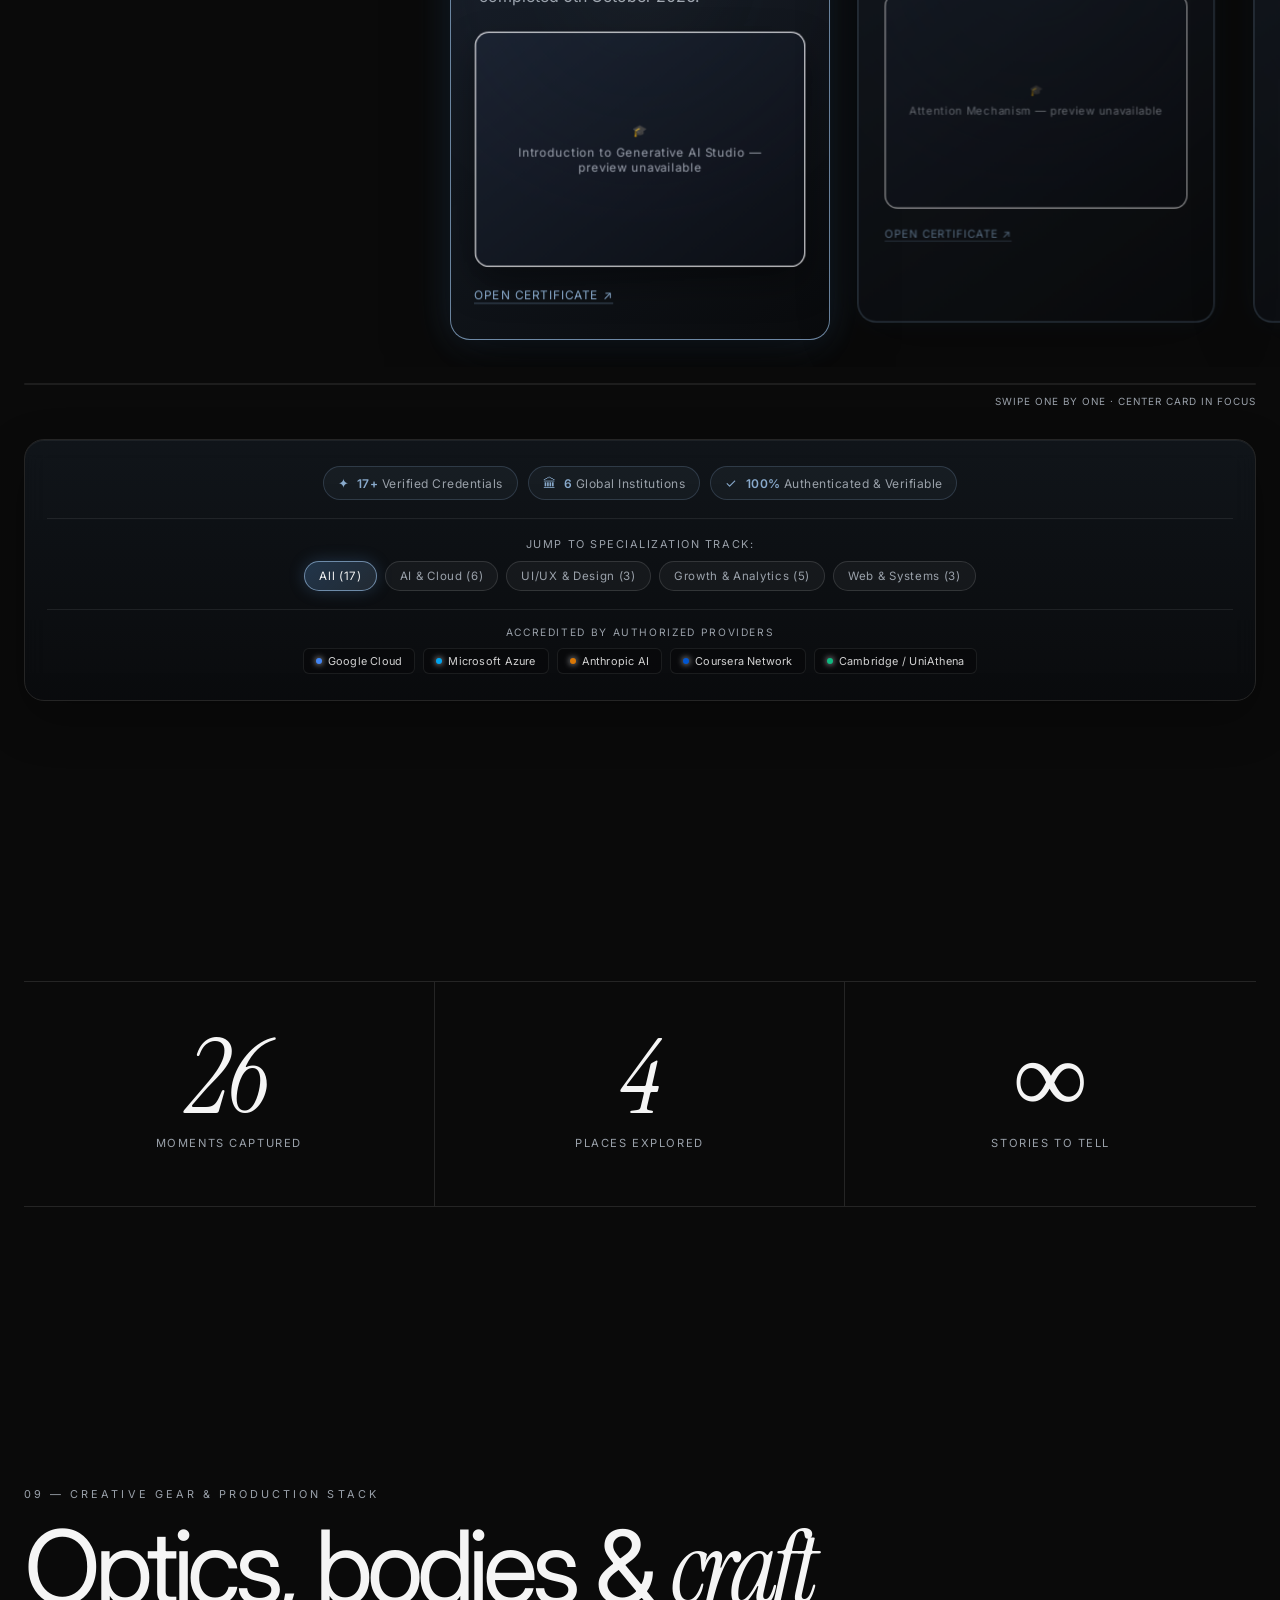
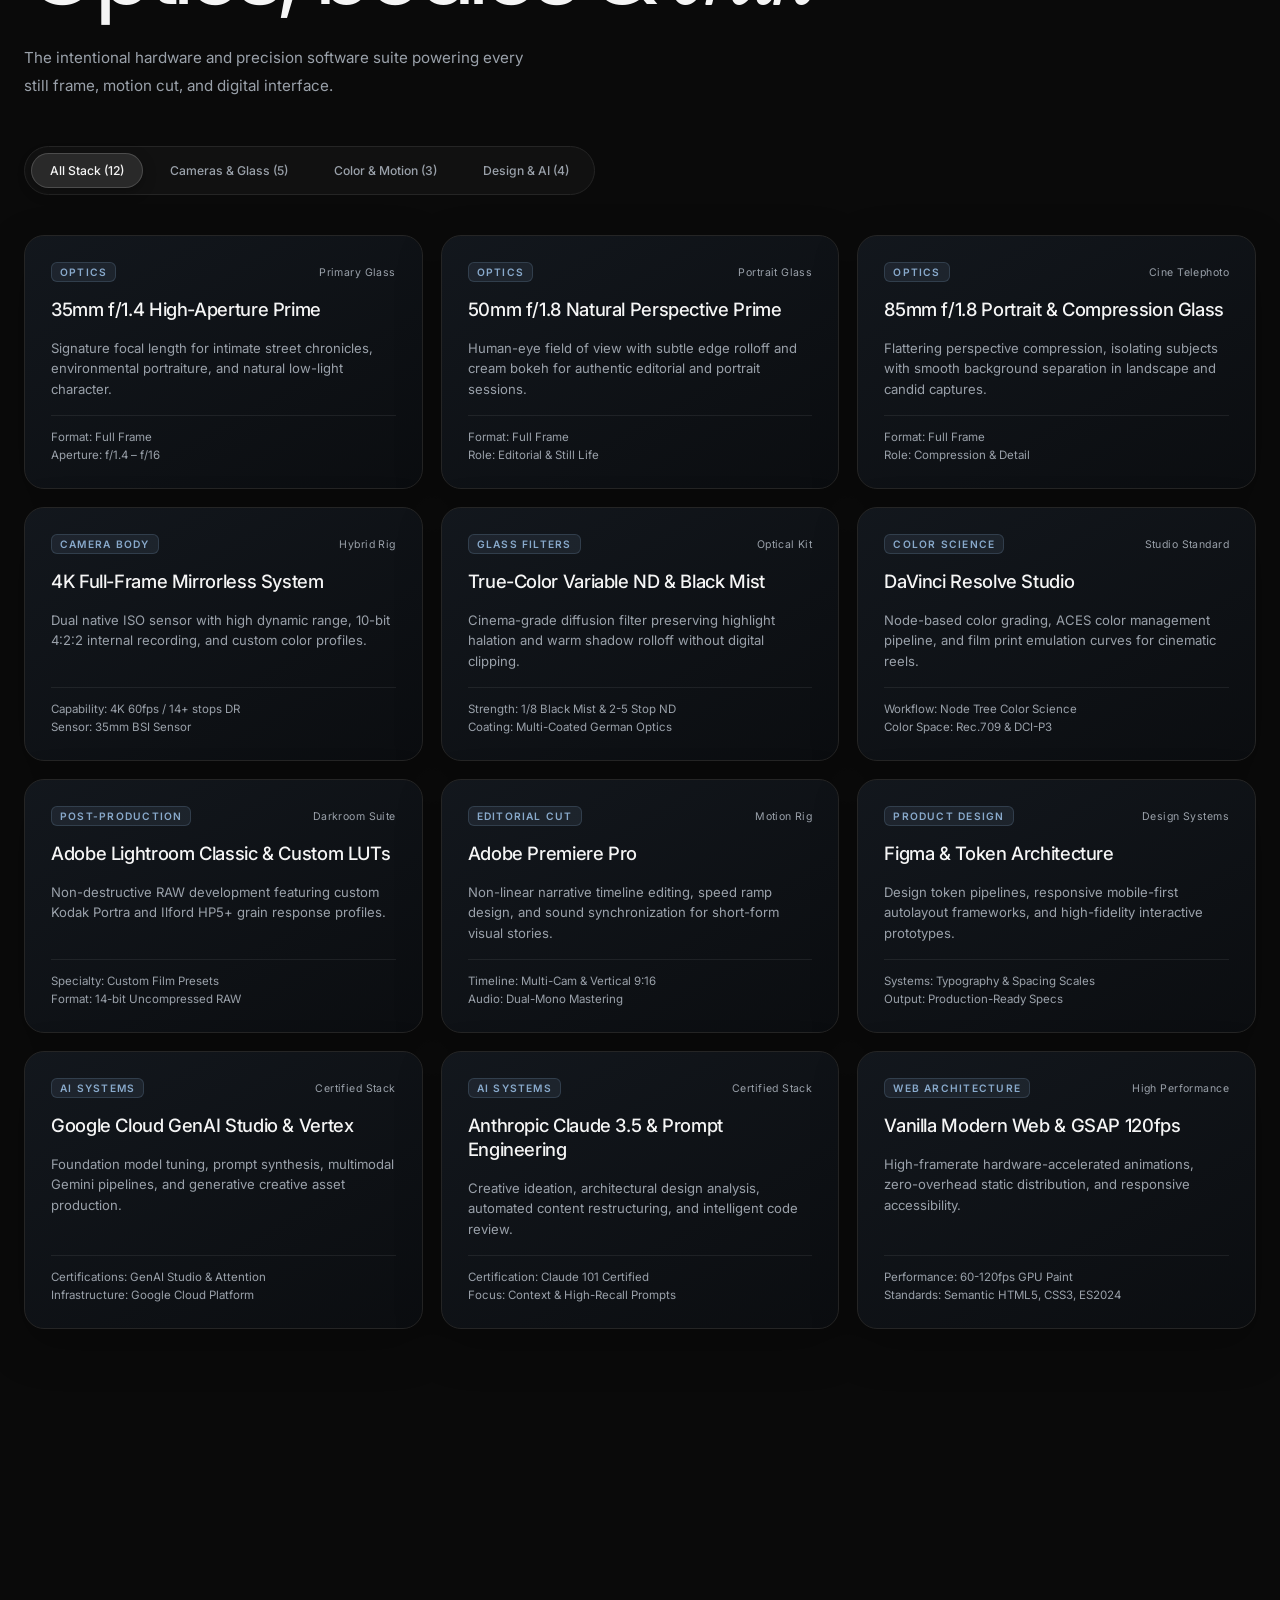
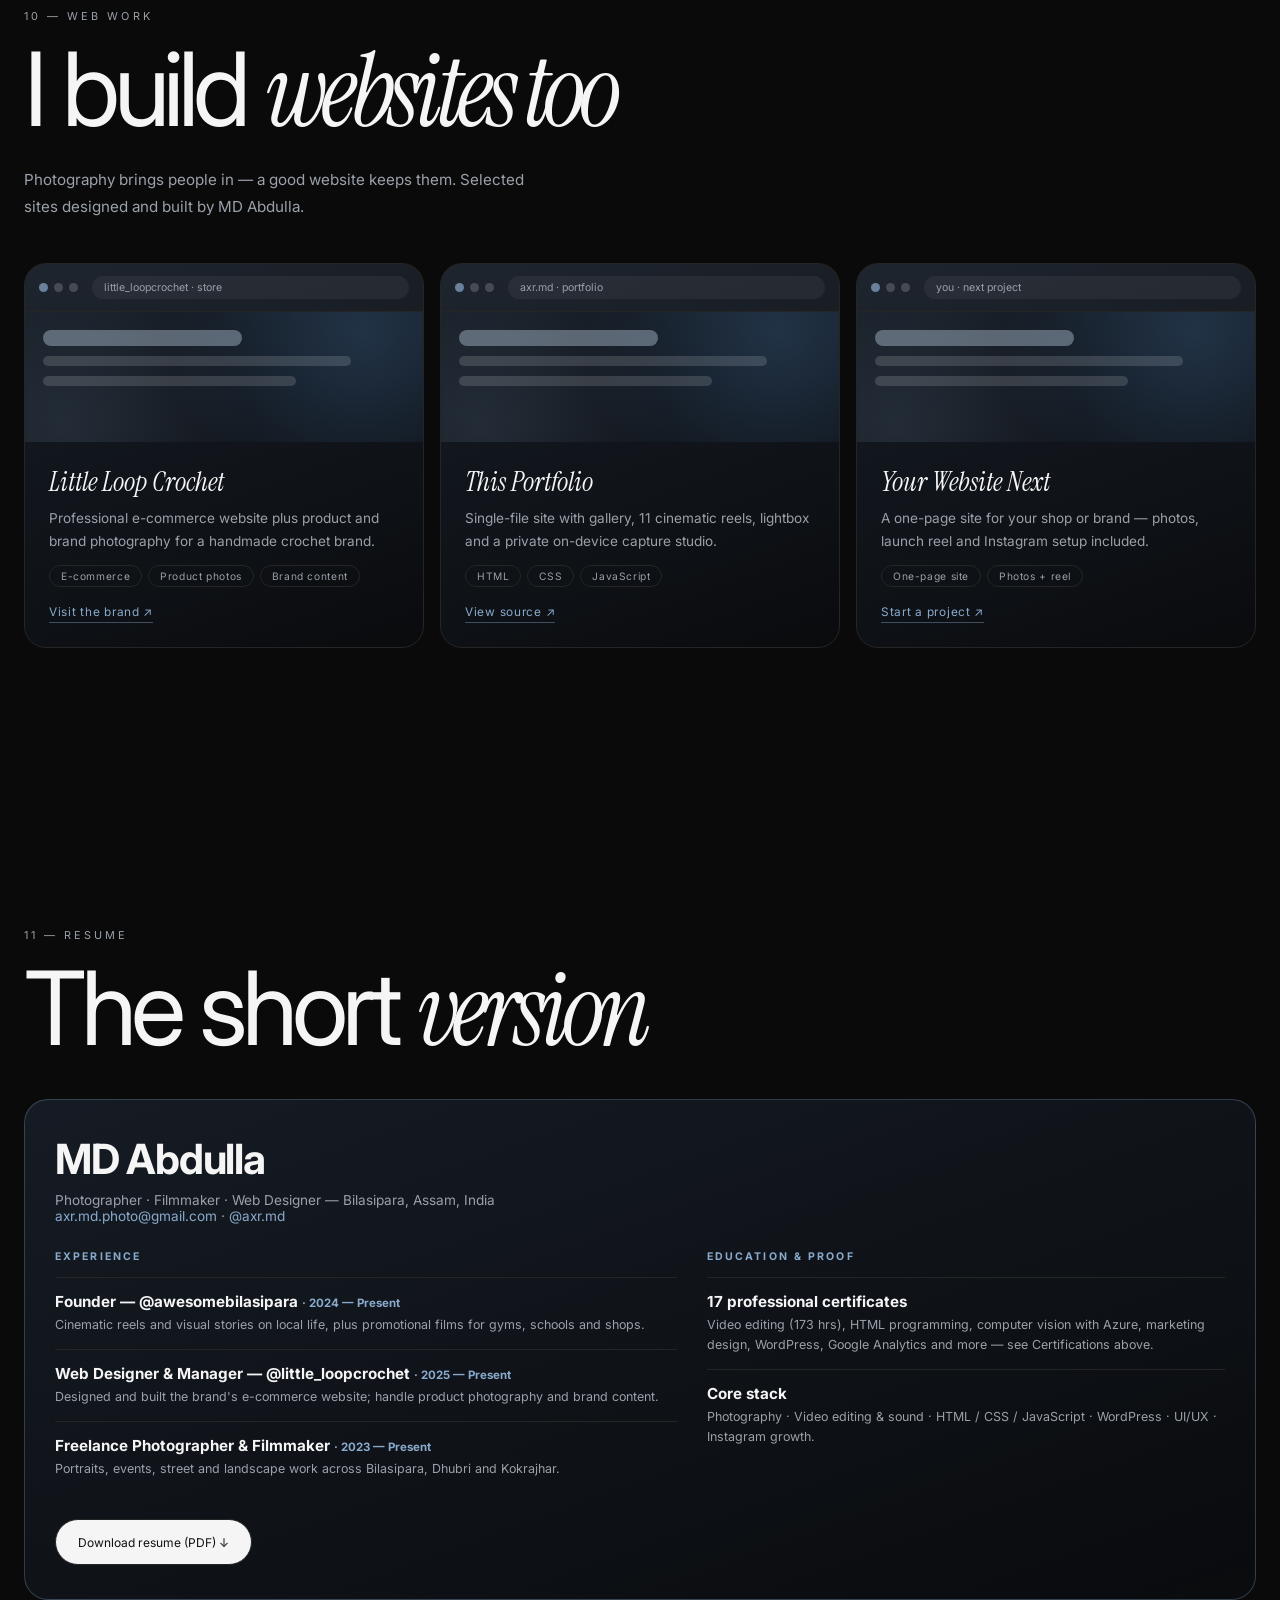
==== commit 1f7f74ed: "Add Web Work showcase and printable Resume sections" ====
--- a/index.html
+++ b/index.html
@@ -3903,6 +3903,325 @@
 }
 .hero-animate {
   transform: translateZ(var(--hz, 0px));
+}
+
+/* ---- Web Work + Resume sections ---- */
+
+.nav {
+  overflow-x: auto;
+  scrollbar-width: none;
+}
+.nav::-webkit-scrollbar {
+  display: none;
+}
+.nav-link,
+.nav-instagram {
+  white-space: nowrap;
+  flex: 0 0 auto;
+}
+
+.web-grid {
+  display: grid;
+  grid-template-columns: repeat(3, minmax(0, 1fr));
+  gap: 16px;
+  margin-top: 42px;
+}
+.web-card {
+  display: flex;
+  flex-direction: column;
+  overflow: hidden;
+  border: 1px solid var(--stroke);
+  border-radius: 22px;
+  background: linear-gradient(160deg, rgba(26,34,45,.85), rgba(10,12,15,.75));
+  transition: translate .35s var(--ease), border-color .35s ease, box-shadow .35s ease;
+}
+.web-card:hover {
+  translate: 0 -6px;
+  border-color: rgba(137,170,204,.55);
+  box-shadow: 0 26px 70px rgba(0,0,0,.34), 0 0 28px rgba(78,133,191,.12);
+}
+.browser-bar {
+  display: flex;
+  align-items: center;
+  gap: 6px;
+  padding: 12px 14px;
+  border-bottom: 1px solid var(--stroke);
+  background: rgba(255,255,255,.03);
+}
+.browser-bar i {
+  width: 9px;
+  height: 9px;
+  border-radius: 50%;
+  background: rgba(255,255,255,.18);
+}
+.browser-bar i:first-child {
+  background: rgba(137,170,204,.7);
+}
+.browser-url {
+  flex: 1;
+  margin-left: 8px;
+  padding: 5px 12px;
+  border-radius: 999px;
+  background: rgba(255,255,255,.05);
+  color: var(--muted);
+  font-size: .66rem;
+  white-space: nowrap;
+  overflow: hidden;
+  text-overflow: ellipsis;
+}
+.browser-body {
+  min-height: 130px;
+  padding: 18px;
+  display: grid;
+  gap: 10px;
+  align-content: start;
+  background:
+    radial-gradient(circle at 85% 15%, rgba(78,133,191,.25), transparent 55%),
+    radial-gradient(circle at 10% 90%, rgba(137,170,204,.14), transparent 50%);
+}
+.browser-body i {
+  display: block;
+  height: 10px;
+  border-radius: 999px;
+  background: rgba(255,255,255,.14);
+}
+.browser-body i:first-child {
+  width: 55%;
+  height: 16px;
+  background: rgba(214,235,255,.35);
+}
+.browser-body i:nth-child(2) {
+  width: 85%;
+}
+.browser-body i:nth-child(3) {
+  width: 70%;
+}
+.web-info {
+  display: flex;
+  flex-direction: column;
+  gap: 8px;
+  padding: 22px 24px 24px;
+}
+.web-info h3 {
+  margin: 0;
+  font-family: var(--serif);
+  font-style: italic;
+  font-weight: 400;
+  font-size: 1.7rem;
+}
+.web-info p {
+  margin: 0;
+  color: var(--muted);
+  font-size: .85rem;
+  line-height: 1.7;
+}
+.web-tags {
+  display: flex;
+  flex-wrap: wrap;
+  gap: 6px;
+  margin-top: 4px;
+}
+.web-tags span {
+  padding: 4px 11px;
+  border: 1px solid var(--stroke);
+  border-radius: 999px;
+  color: var(--muted);
+  font-size: .64rem;
+  letter-spacing: .06em;
+}
+.web-link {
+  margin-top: 10px;
+  align-self: flex-start;
+  color: var(--accent-1);
+  font-size: .74rem;
+  letter-spacing: .06em;
+  border-bottom: 1px solid rgba(137,170,204,.4);
+  padding-bottom: 3px;
+  transition: color .25s ease, border-color .25s ease;
+}
+.web-link:hover {
+  color: var(--text);
+  border-color: var(--text);
+}
+
+.resume-sheet {
+  margin-top: 42px;
+  padding: 34px 30px;
+  border: 1px solid rgba(137,170,204,.3);
+  border-radius: 24px;
+  background: linear-gradient(160deg, rgba(24,31,41,.85), rgba(10,12,15,.8));
+}
+.resume-head h3 {
+  margin: 0;
+  font-size: clamp(1.8rem, 4vw, 2.6rem);
+  letter-spacing: -.03em;
+}
+.resume-head p {
+  margin: 8px 0 0;
+  color: var(--muted);
+  font-size: .85rem;
+}
+.resume-head a {
+  color: var(--accent-1);
+}
+.resume-grid {
+  display: grid;
+  grid-template-columns: 1.2fr 1fr;
+  gap: 30px;
+  margin-top: 26px;
+}
+.resume-grid h4 {
+  margin: 0 0 14px;
+  color: var(--accent-1);
+  font-size: .66rem;
+  letter-spacing: .2em;
+  text-transform: uppercase;
+}
+.resume-item {
+  padding: 14px 0;
+  border-top: 1px solid var(--stroke);
+}
+.resume-item strong {
+  display: block;
+  font-size: .95rem;
+}
+.resume-item span {
+  display: block;
+  margin-top: 4px;
+  color: var(--muted);
+  font-size: .78rem;
+  line-height: 1.6;
+}
+.resume-item em {
+  color: var(--accent-1);
+  font-style: normal;
+  font-size: .72rem;
+}
+.resume-actions {
+  display: flex;
+  gap: 10px;
+  flex-wrap: wrap;
+  margin-top: 26px;
+}
+
+@media (max-width: 900px) {
+  .web-grid,
+  .resume-grid {
+    grid-template-columns: 1fr;
+  }
+}
+
+/* With 13 links the pill no longer fits mid-size screens, which would
+   strand Contact off-screen. Switch to the hamburger menu below 1180px
+   so every link stays one tap away. */
+@media (max-width: 1180px) {
+  .nav-link,
+  .nav-instagram,
+  .mood-selector {
+    display: none;
+  }
+  .menu-button {
+    display: block;
+  }
+  .nav.mobile-open {
+    display: grid;
+    grid-template-columns: repeat(2, minmax(0, 1fr));
+    align-content: start;
+    justify-content: stretch;
+    width: calc(100% - 28px);
+    max-height: min(78svh, 680px);
+    overflow-y: auto;
+    border-radius: 24px;
+    background: rgba(12,14,17,.96);
+    box-shadow: 0 24px 80px rgba(0,0,0,.55), 0 0 34px rgba(78,133,191,.12);
+    -webkit-overflow-scrolling: touch;
+  }
+  .nav.mobile-open .nav-link,
+  .nav.mobile-open .nav-instagram {
+    display: flex;
+    min-height: 44px;
+    align-items: center;
+    justify-content: center;
+    margin: 0;
+    padding: 10px 8px;
+    border: 1px solid rgba(255,255,255,.055);
+    background: rgba(255,255,255,.025);
+    font-size: .76rem;
+    text-align: center;
+  }
+  .nav.mobile-open .nav-instagram {
+    border-color: rgba(137,170,204,.24);
+  }
+  .nav.mobile-open .mood-selector {
+    display: block;
+    grid-column: span 2;
+    width: 100%;
+    margin-top: 10px;
+    padding-top: 10px;
+    border-top: 1px solid rgba(255,255,255,.08);
+  }
+  .nav.mobile-open .mood-btn {
+    width: 100%;
+    justify-content: space-between;
+    min-height: 46px;
+    padding: 11px 16px;
+    background: rgba(255,255,255,.06);
+    border: 1px solid rgba(255,255,255,.12);
+    border-radius: 14px;
+    font-size: .8rem;
+  }
+  .nav.mobile-open .mood-menu {
+    position: static;
+    width: 100%;
+    margin-top: 8px;
+  }
+  .nav.mobile-open .logo {
+    justify-self: start;
+  }
+  .nav.mobile-open .menu-button {
+    justify-self: end;
+  }
+}
+
+@media print {
+  header, footer, .to-top, .toast, .lightbox, .marquee,
+  .scroll-progress, .grain, .cursor-glow, .loading-screen,
+  .capture-studio, .resume-actions, .contact-actions {
+    display: none !important;
+  }
+  main section:not(#resume) {
+    display: none !important;
+  }
+  html, body {
+    background: #fff !important;
+  }
+  body {
+    opacity: 1 !important;
+    color: #111 !important;
+  }
+  .section {
+    padding: 0 !important;
+  }
+  .resume-sheet {
+    border: 0 !important;
+    background: #fff !important;
+    padding: 0 !important;
+  }
+  .resume-head p, .resume-item span {
+    color: #444 !important;
+  }
+  .resume-head a, .resume-item em, .resume-grid h4 {
+    color: #1a5c9e !important;
+  }
+  .resume-item {
+    border-top-color: #ddd !important;
+  }
+  .section-title, .resume-head h3, .resume-item strong {
+    color: #111 !important;
+  }
+  .eyebrow {
+    color: #666 !important;
+  }
 }
 
 /* ---- Mobile performance: blur and constant motion are the top jank
@@ -4849,6 +5168,12 @@
                 </a>
                 <a class="nav-link" href="#gallery">
                   Work
+                </a>
+                <a class="nav-link" href="#web">
+                  Web Work
+                </a>
+                <a class="nav-link" href="#resume">
+                  Resume
                 </a>
                 <a class="nav-link" href="#contact">
                   Contact
@@ -5869,6 +6194,105 @@
                     </div>
                   </div>
                 </section>
+                <section class="section" id="web" aria-labelledby="web-title">
+                  <div class="container">
+                    <div class="eyebrow">10 — Web Work</div>
+                    <h2 class="section-title" id="web-title">
+                      I build <span class="serif">websites too</span>
+                    </h2>
+                    <p class="section-copy">
+                      Photography brings people in — a good website keeps them.
+                      Selected sites designed and built by MD Abdulla.
+                    </p>
+                    <div class="web-grid">
+                      <article class="web-card">
+                        <div class="browser-bar" aria-hidden="true">
+                          <i></i><i></i><i></i>
+                          <span class="browser-url">little_loopcrochet · store</span>
+                        </div>
+                        <div class="browser-body" aria-hidden="true"><i></i><i></i><i></i></div>
+                        <div class="web-info">
+                          <h3>Little Loop Crochet</h3>
+                          <p>Professional e-commerce website plus product and brand photography for a handmade crochet brand.</p>
+                          <div class="web-tags"><span>E-commerce</span><span>Product photos</span><span>Brand content</span></div>
+                          <a class="web-link" href="https://www.instagram.com/little_loopcrochet/" target="_blank" rel="noopener noreferrer">Visit the brand ↗</a>
+                        </div>
+                      </article>
+                      <article class="web-card">
+                        <div class="browser-bar" aria-hidden="true">
+                          <i></i><i></i><i></i>
+                          <span class="browser-url">axr.md · portfolio</span>
+                        </div>
+                        <div class="browser-body" aria-hidden="true"><i></i><i></i><i></i></div>
+                        <div class="web-info">
+                          <h3>This Portfolio</h3>
+                          <p>Single-file site with gallery, 11 cinematic reels, lightbox and a private on-device capture studio.</p>
+                          <div class="web-tags"><span>HTML</span><span>CSS</span><span>JavaScript</span></div>
+                          <a class="web-link" href="https://github.com/axrmdphoto/Portfolioofaxr" target="_blank" rel="noopener noreferrer">View source ↗</a>
+                        </div>
+                      </article>
+                      <article class="web-card">
+                        <div class="browser-bar" aria-hidden="true">
+                          <i></i><i></i><i></i>
+                          <span class="browser-url">you · next project</span>
+                        </div>
+                        <div class="browser-body" aria-hidden="true"><i></i><i></i><i></i></div>
+                        <div class="web-info">
+                          <h3>Your Website Next</h3>
+                          <p>A one-page site for your shop or brand — photos, launch reel and Instagram setup included.</p>
+                          <div class="web-tags"><span>One-page site</span><span>Photos + reel</span></div>
+                          <a class="web-link" href="mailto:axr.md.photo@gmail.com?subject=Website%20project%20inquiry">Start a project ↗</a>
+                        </div>
+                      </article>
+                    </div>
+                  </div>
+                </section>
+                <section class="section" id="resume" aria-labelledby="resume-title">
+                  <div class="container">
+                    <div class="eyebrow">11 — Resume</div>
+                    <h2 class="section-title" id="resume-title">
+                      The short <span class="serif">version</span>
+                    </h2>
+                    <div class="resume-sheet">
+                      <div class="resume-head">
+                        <h3>MD Abdulla</h3>
+                        <p>Photographer · Filmmaker · Web Designer — Bilasipara, Assam, India<br />
+                        <a href="mailto:axr.md.photo@gmail.com">axr.md.photo@gmail.com</a> · <a href="https://www.instagram.com/axr.md/" target="_blank" rel="noopener noreferrer">@axr.md</a></p>
+                      </div>
+                      <div class="resume-grid">
+                        <div>
+                          <h4>Experience</h4>
+                          <div class="resume-item">
+                            <strong>Founder — @awesomebilasipara <em>· 2024 — Present</em></strong>
+                            <span>Cinematic reels and visual stories on local life, plus promotional films for gyms, schools and shops.</span>
+                          </div>
+                          <div class="resume-item">
+                            <strong>Web Designer &amp; Manager — @little_loopcrochet <em>· 2025 — Present</em></strong>
+                            <span>Designed and built the brand's e-commerce website; handle product photography and brand content.</span>
+                          </div>
+                          <div class="resume-item">
+                            <strong>Freelance Photographer &amp; Filmmaker <em>· 2023 — Present</em></strong>
+                            <span>Portraits, events, street and landscape work across Bilasipara, Dhubri and Kokrajhar.</span>
+                          </div>
+                        </div>
+                        <div>
+                          <h4>Education &amp; Proof</h4>
+                          <div class="resume-item">
+                            <strong>17 professional certificates</strong>
+                            <span>Video editing (173 hrs), HTML programming, computer vision with Azure, marketing design, WordPress, Google Analytics and more — see Certifications above.</span>
+                          </div>
+                          <div class="resume-item">
+                            <strong>Core stack</strong>
+                            <span>Photography · Video editing &amp; sound · HTML / CSS / JavaScript · WordPress · UI/UX · Instagram growth.</span>
+                          </div>
+                        </div>
+                      </div>
+                      <div class="resume-actions">
+                        <button class="button button-primary" id="printResumeBtn" type="button">Download resume (PDF) ↓</button>
+                      </div>
+                    </div>
+                  </div>
+                </section>
                 <section
                   class="section cta"
                   id="contact"
@@ -5876,7 +6300,7 @@
                   >
                   <div class="container">
                     <div class="eyebrow">
-                      10 — Stay in the frame
+                      12 — Stay in the frame
                     </div>
                     <h2 id="cta-title">
                       Let's capture something beautiful.
@@ -9952,6 +10376,9 @@
       }
     });
 
+    const printBtn = document.getElementById("printResumeBtn");
+    if (printBtn) printBtn.addEventListener("click", () => window.print());
+
     const shareBtn = document.getElementById("sharePageBtn");
     if (shareBtn) shareBtn.addEventListener("click", async () => {
       const data = {
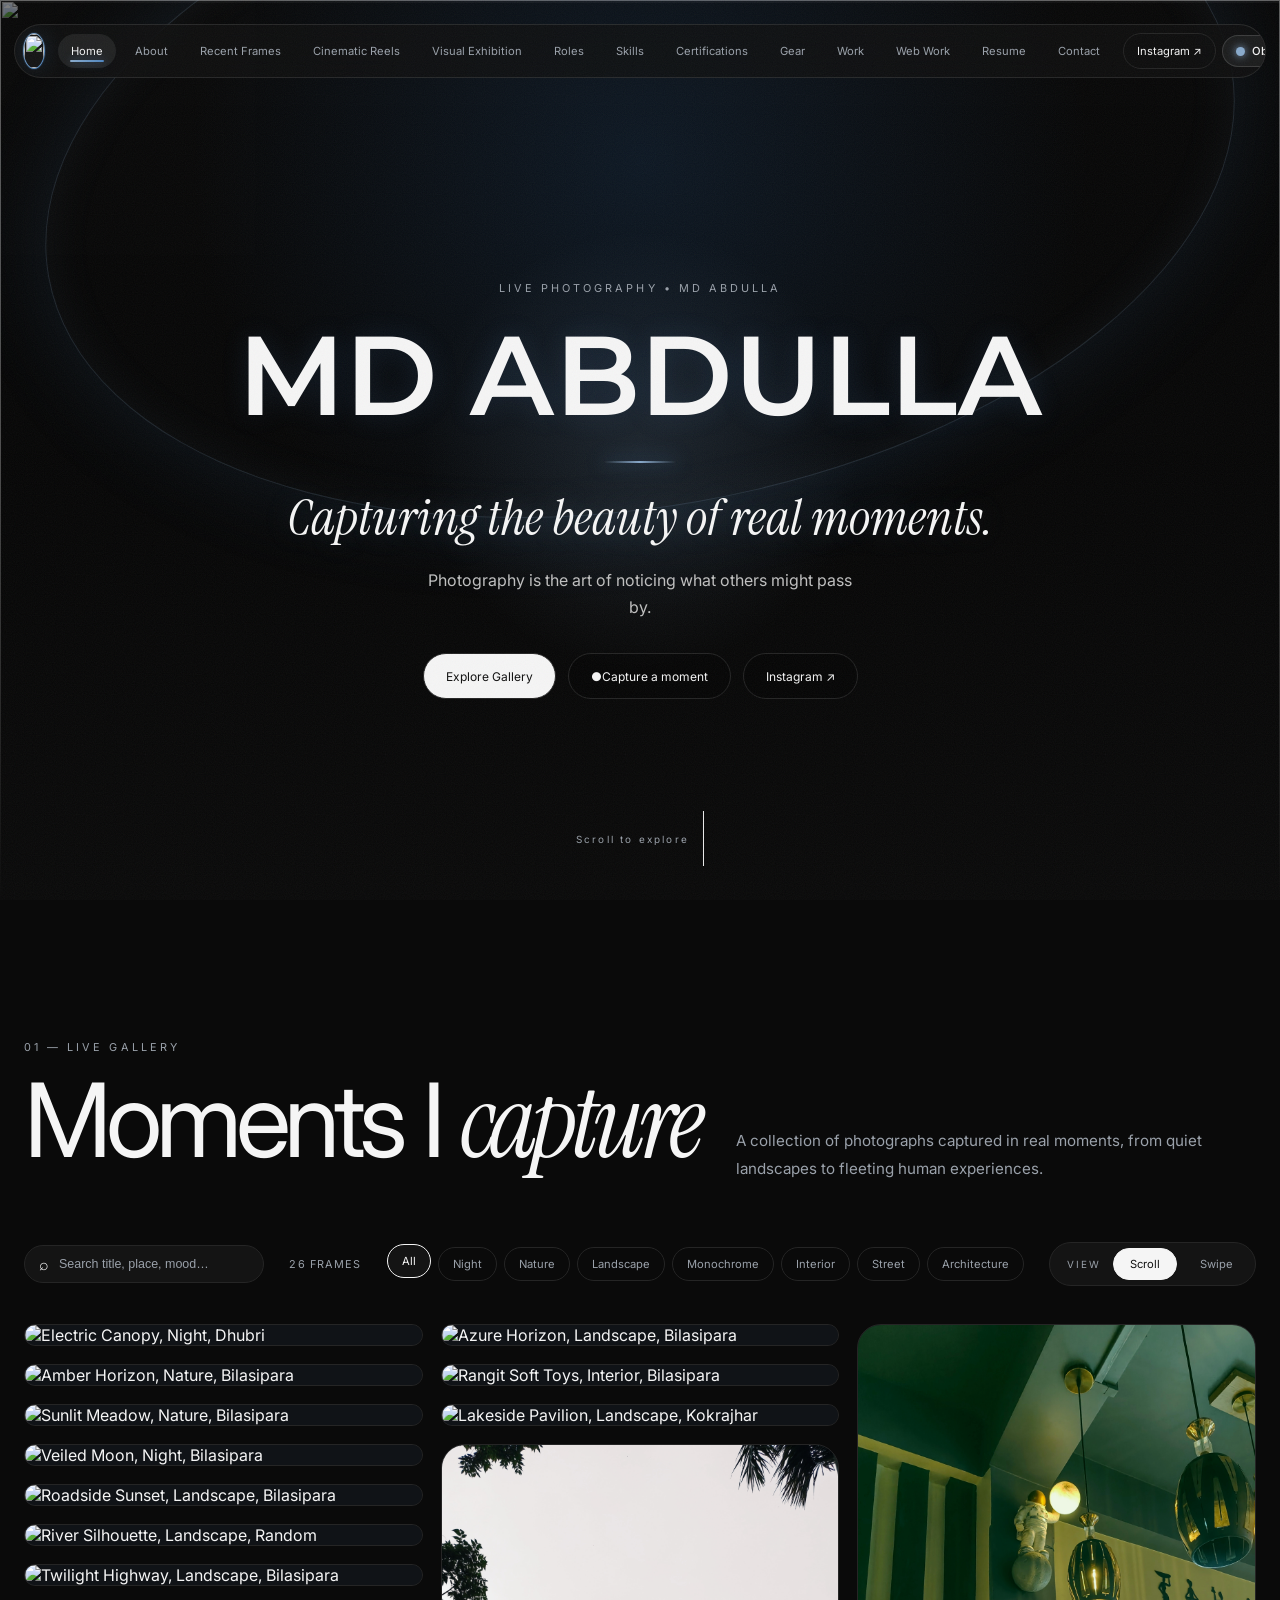
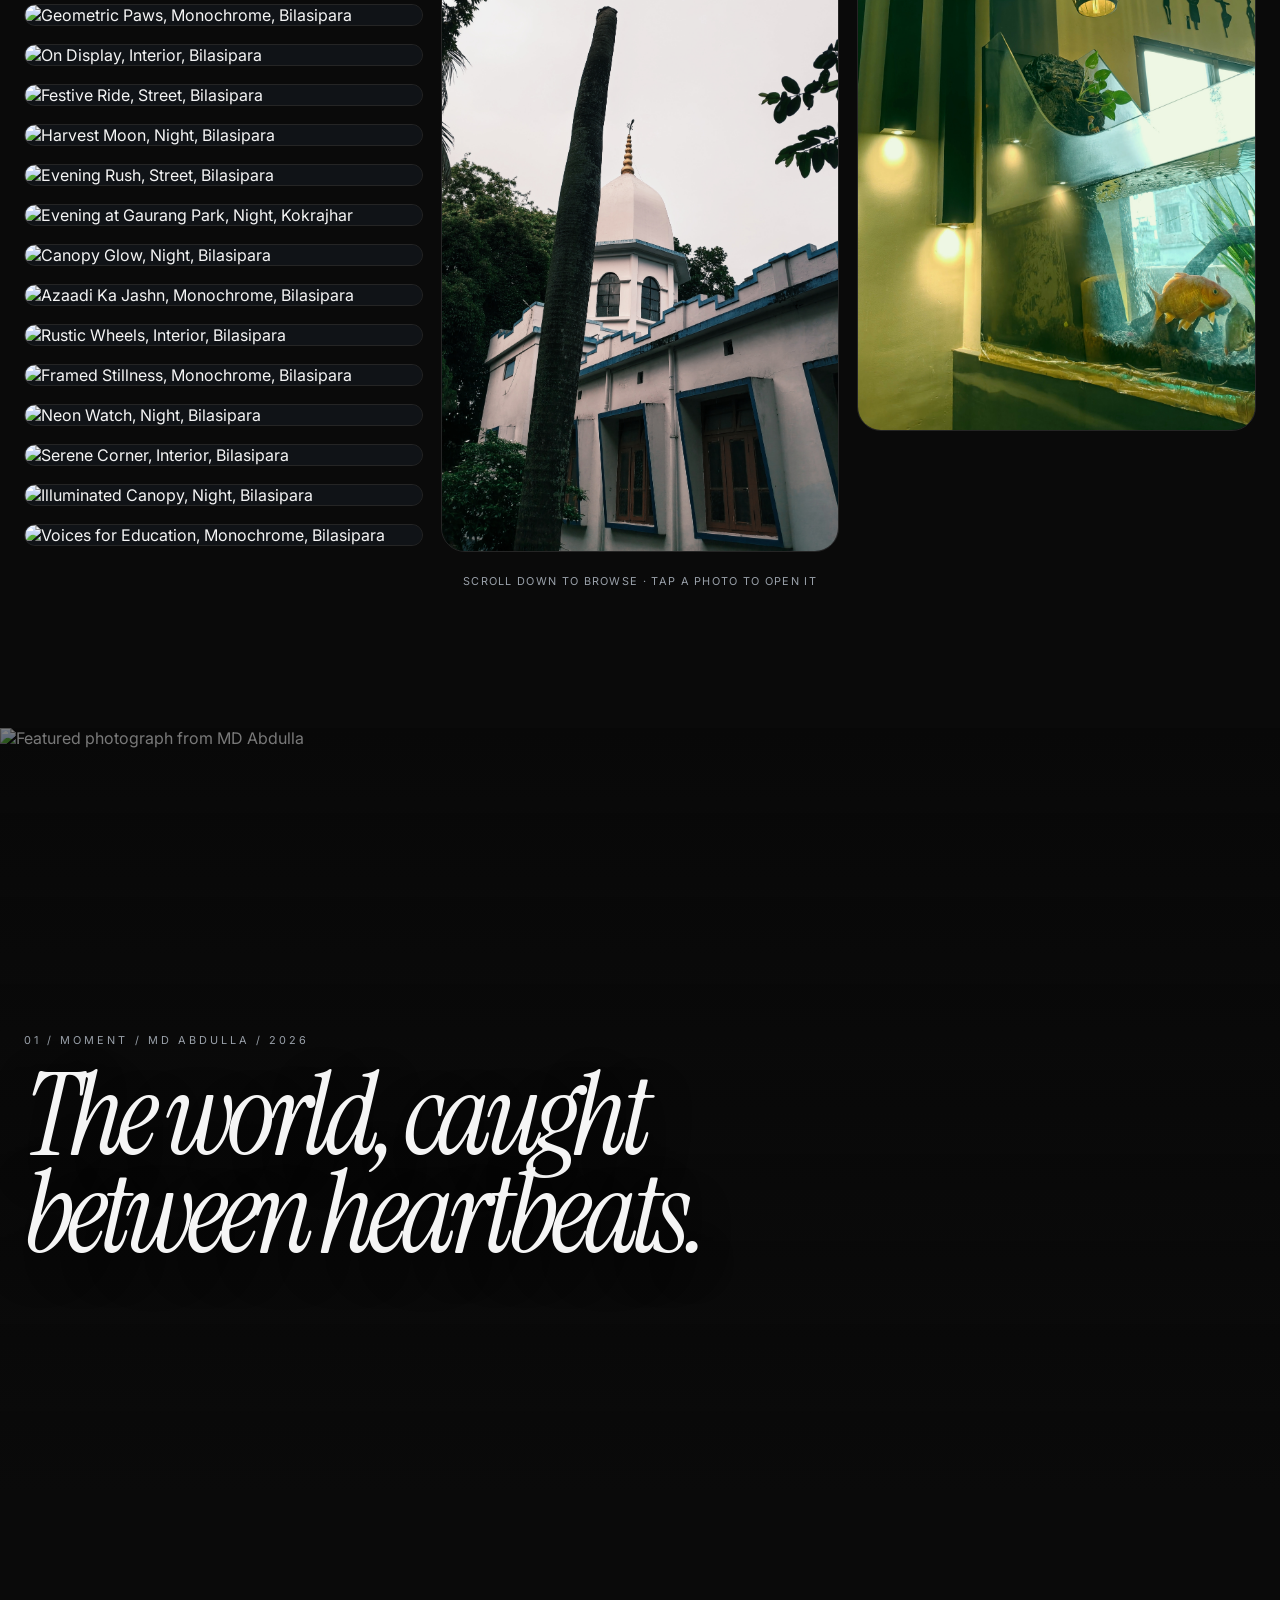
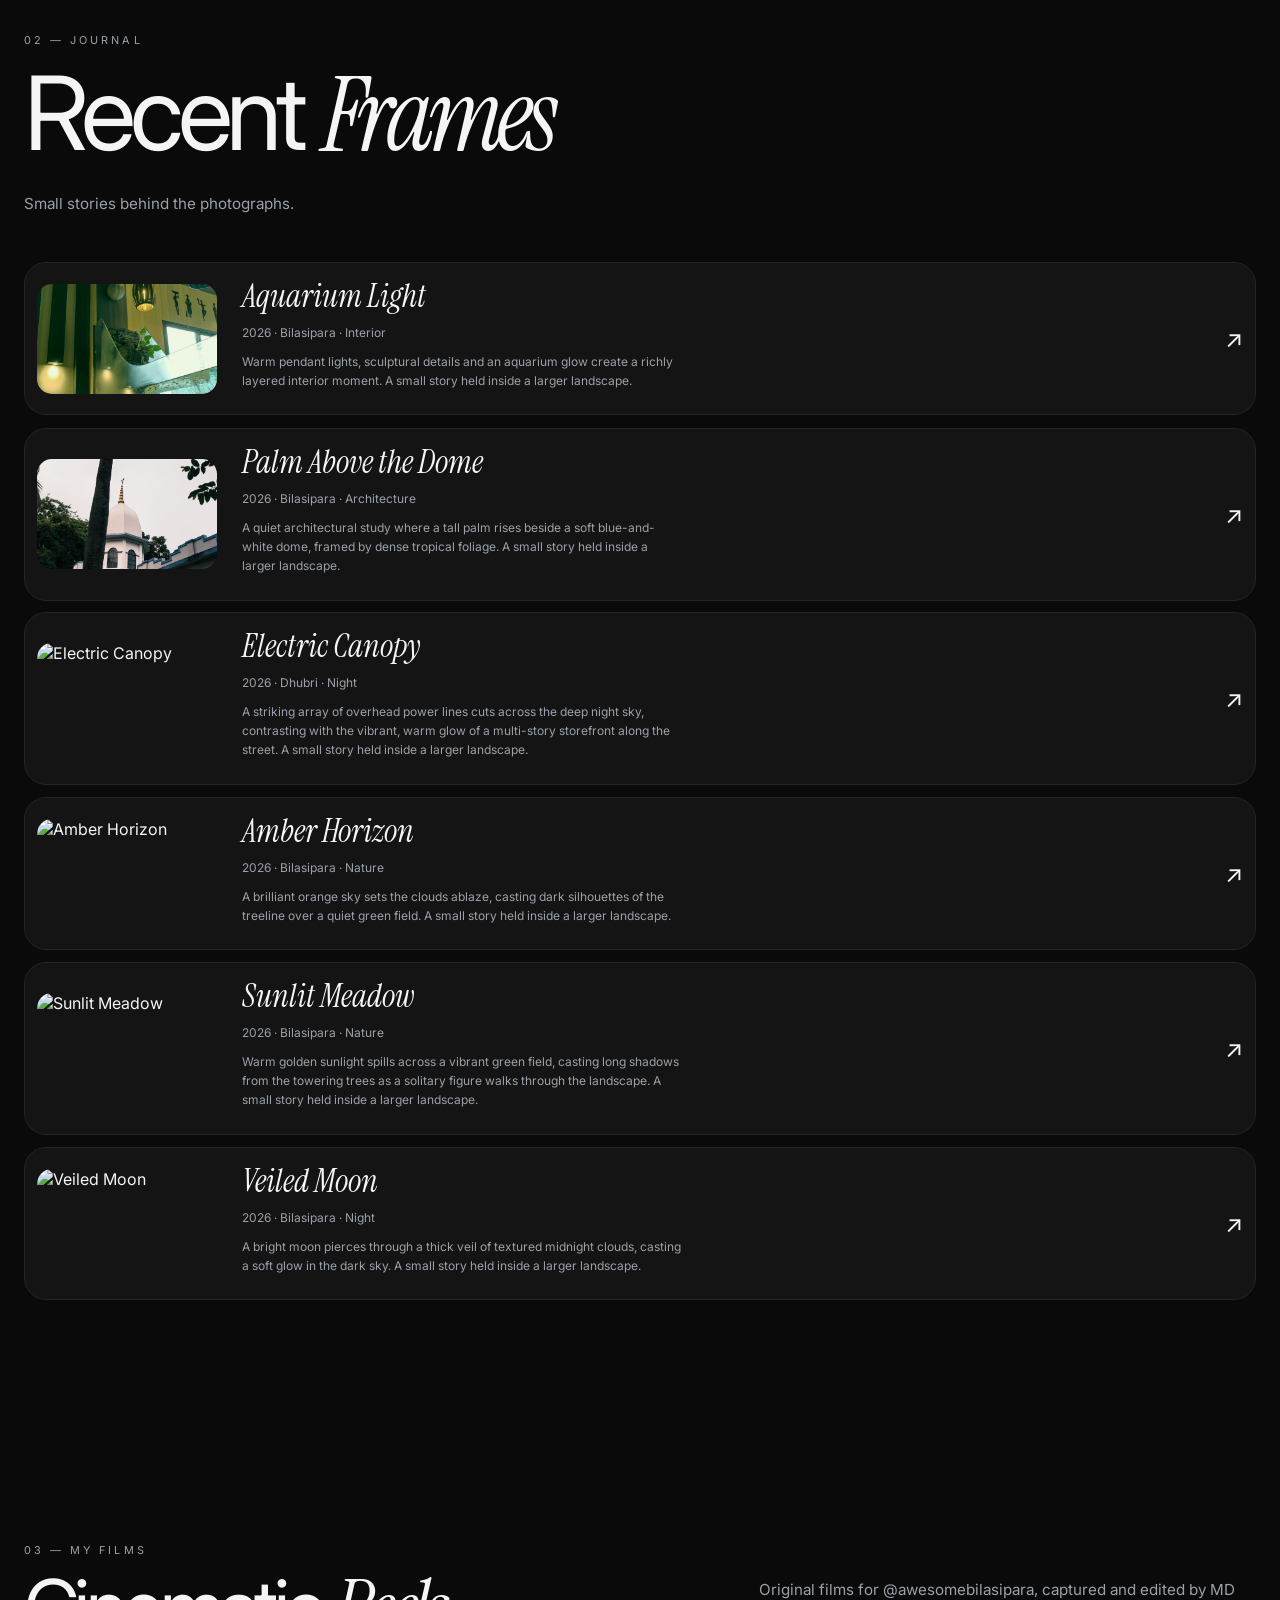
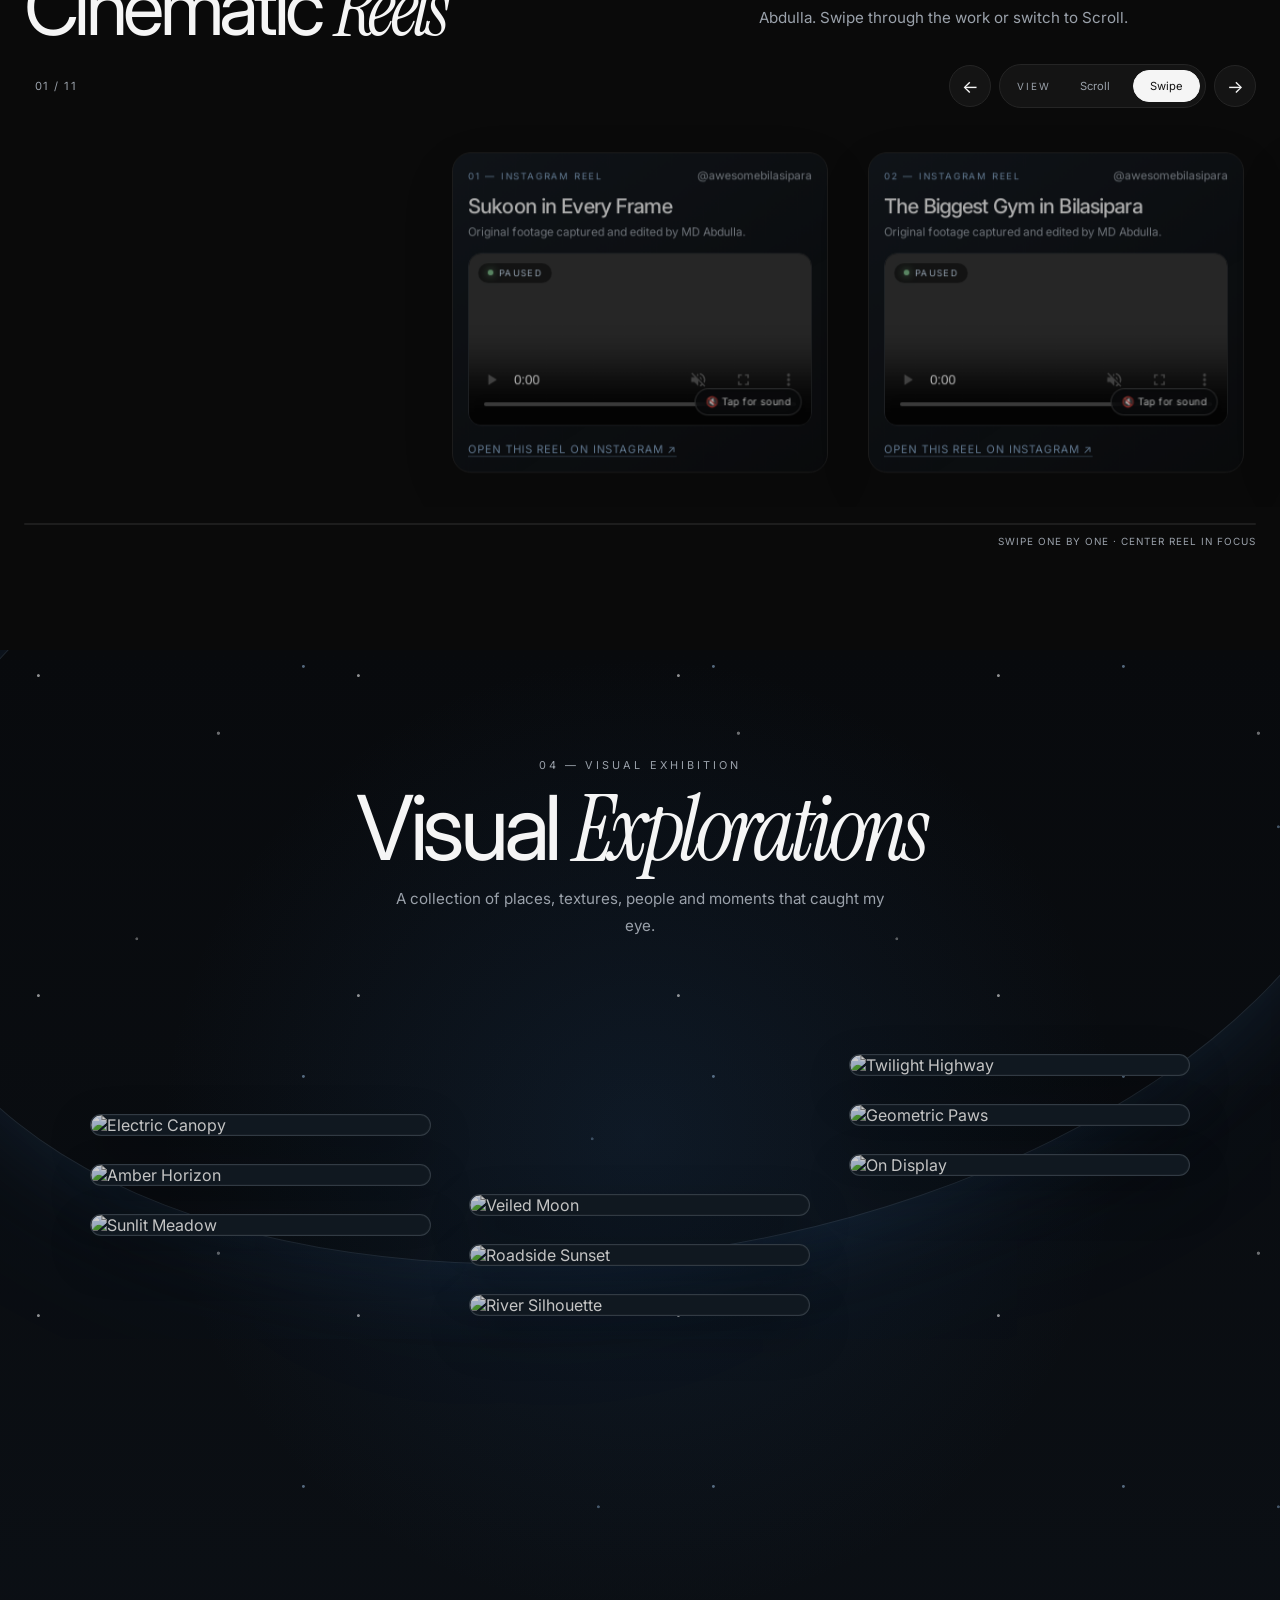
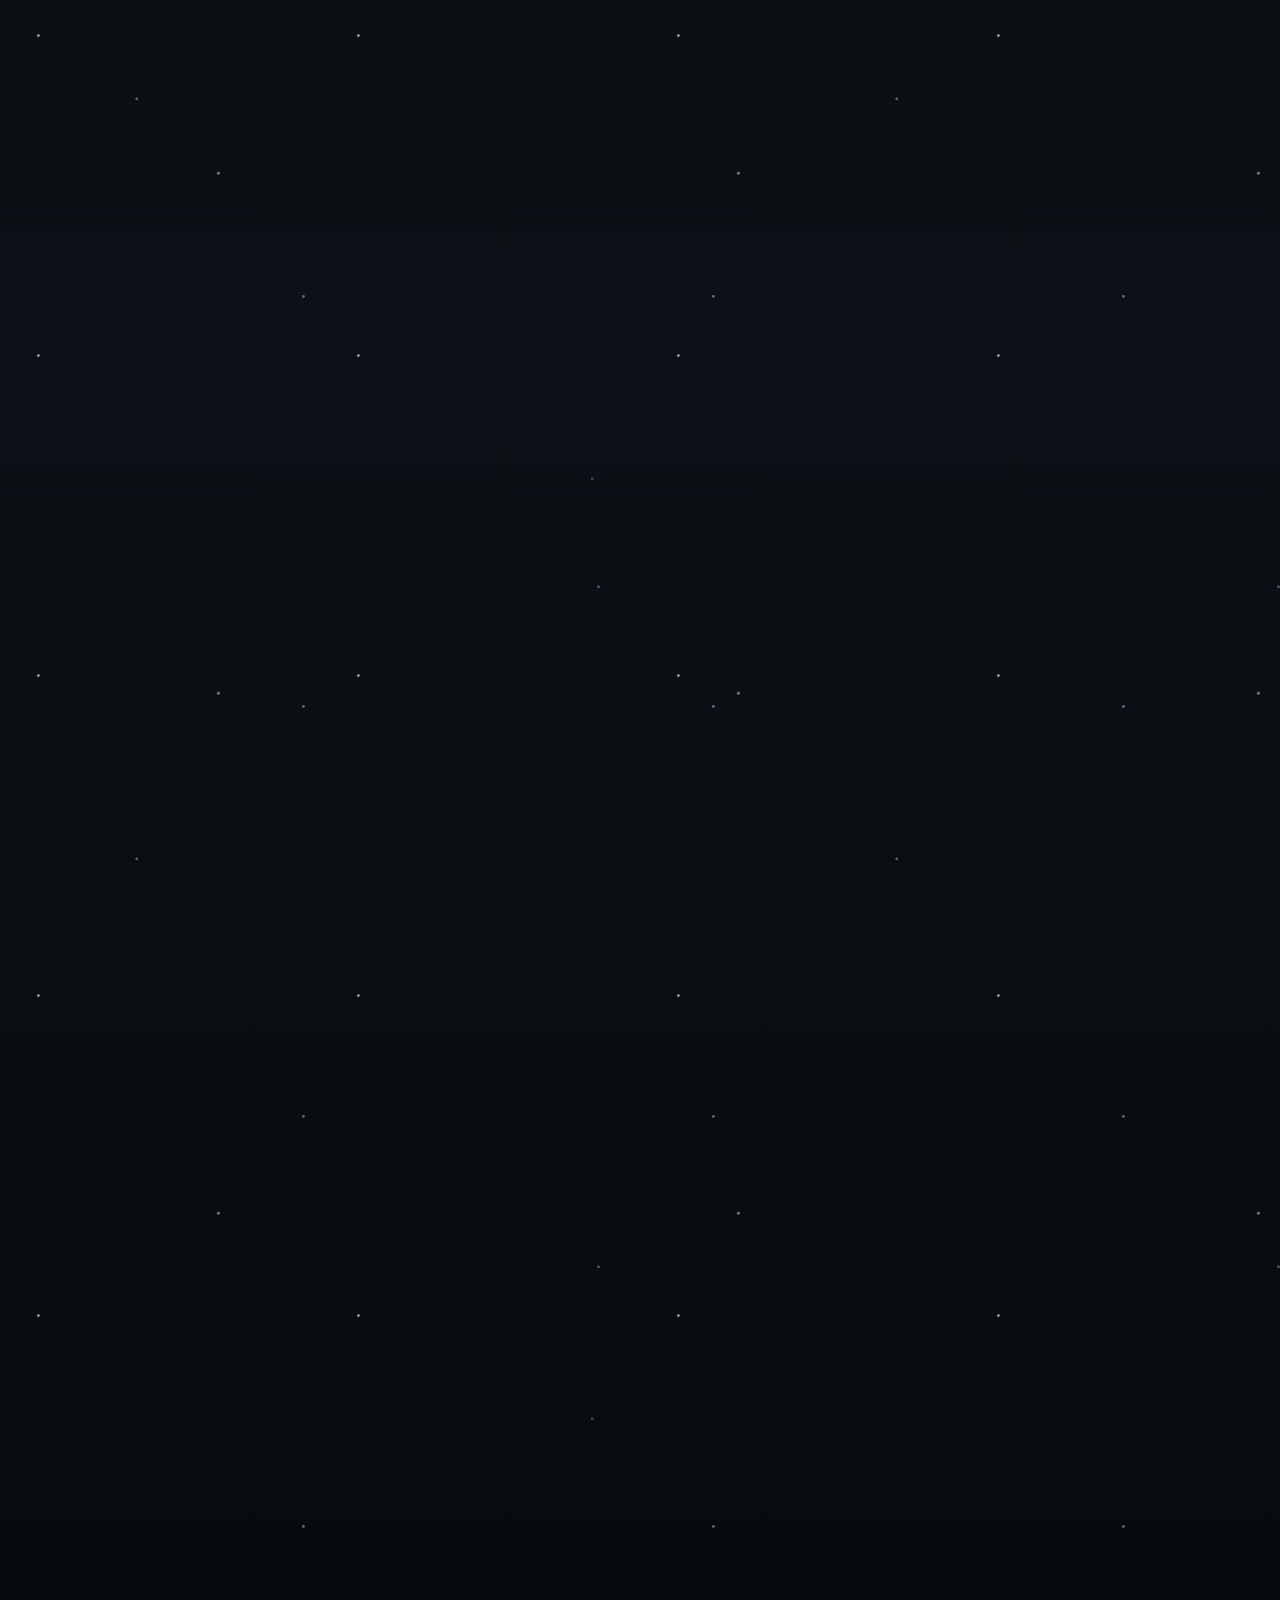
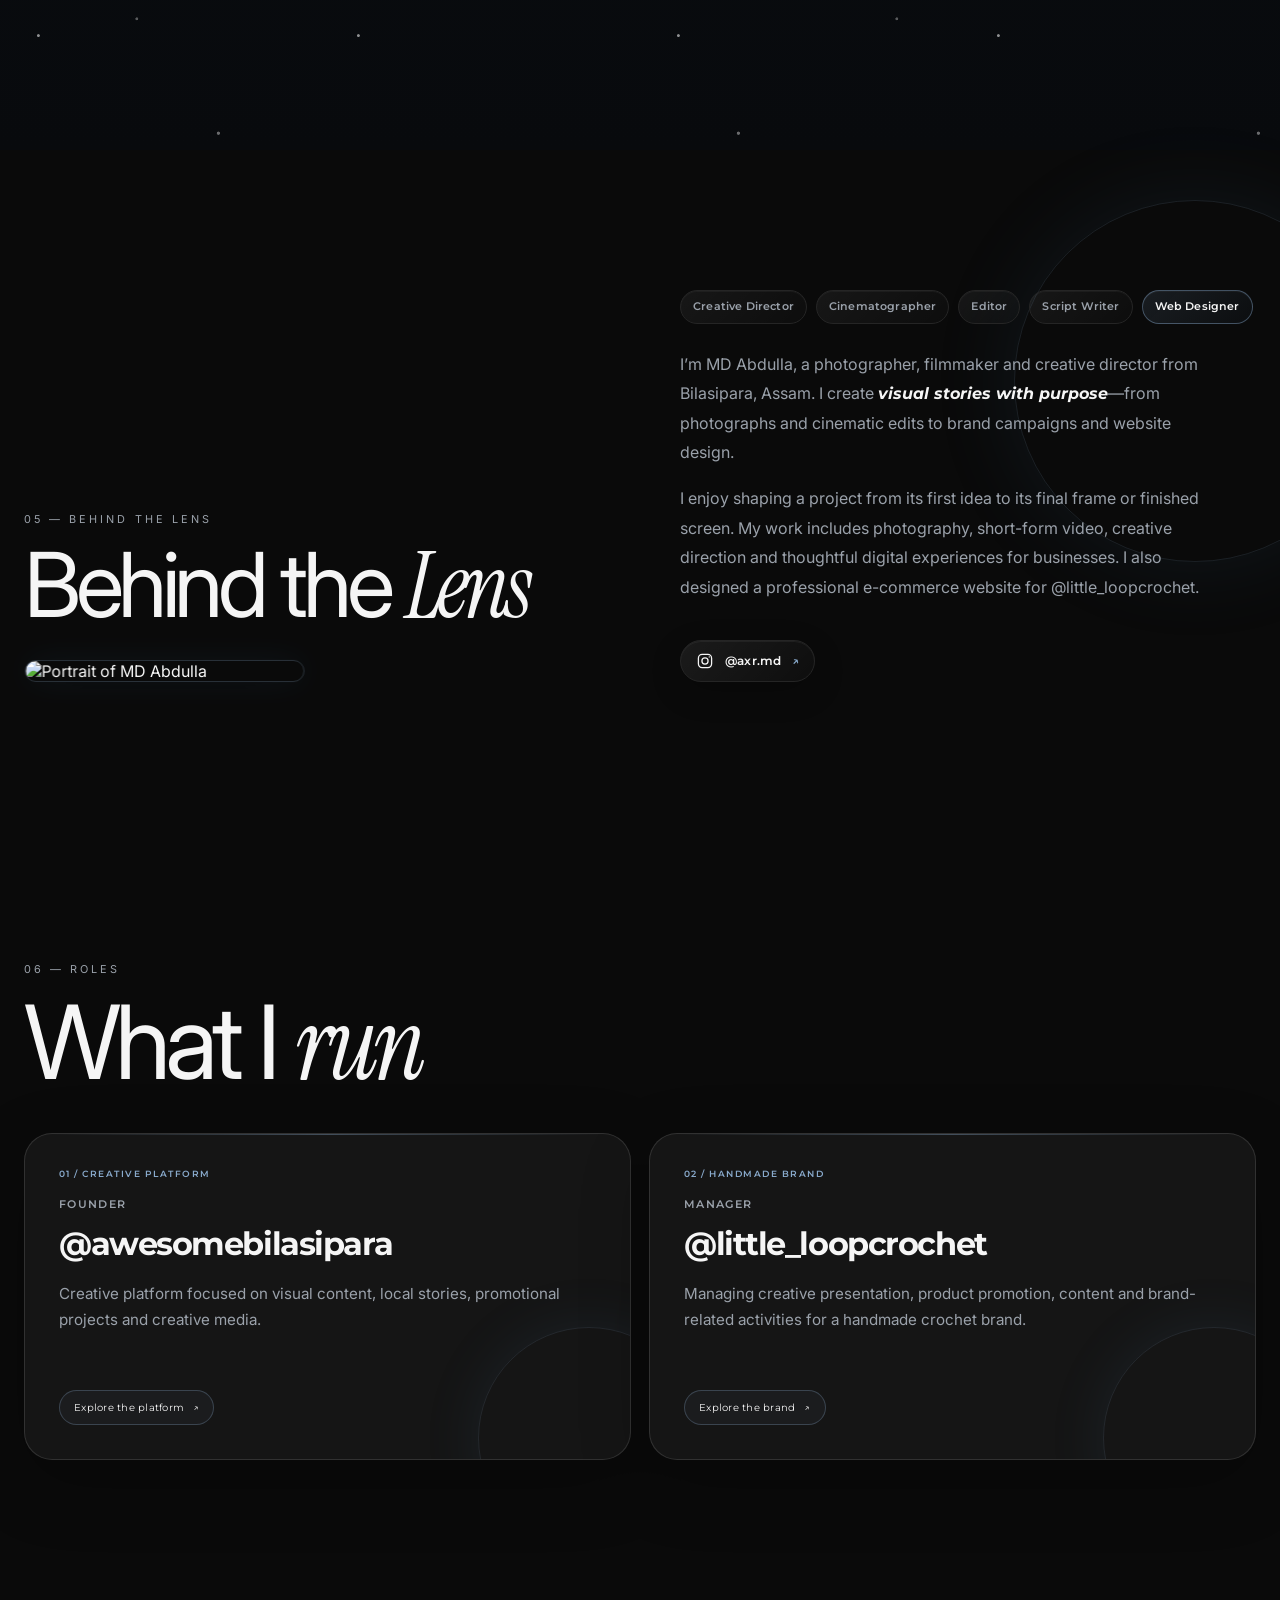
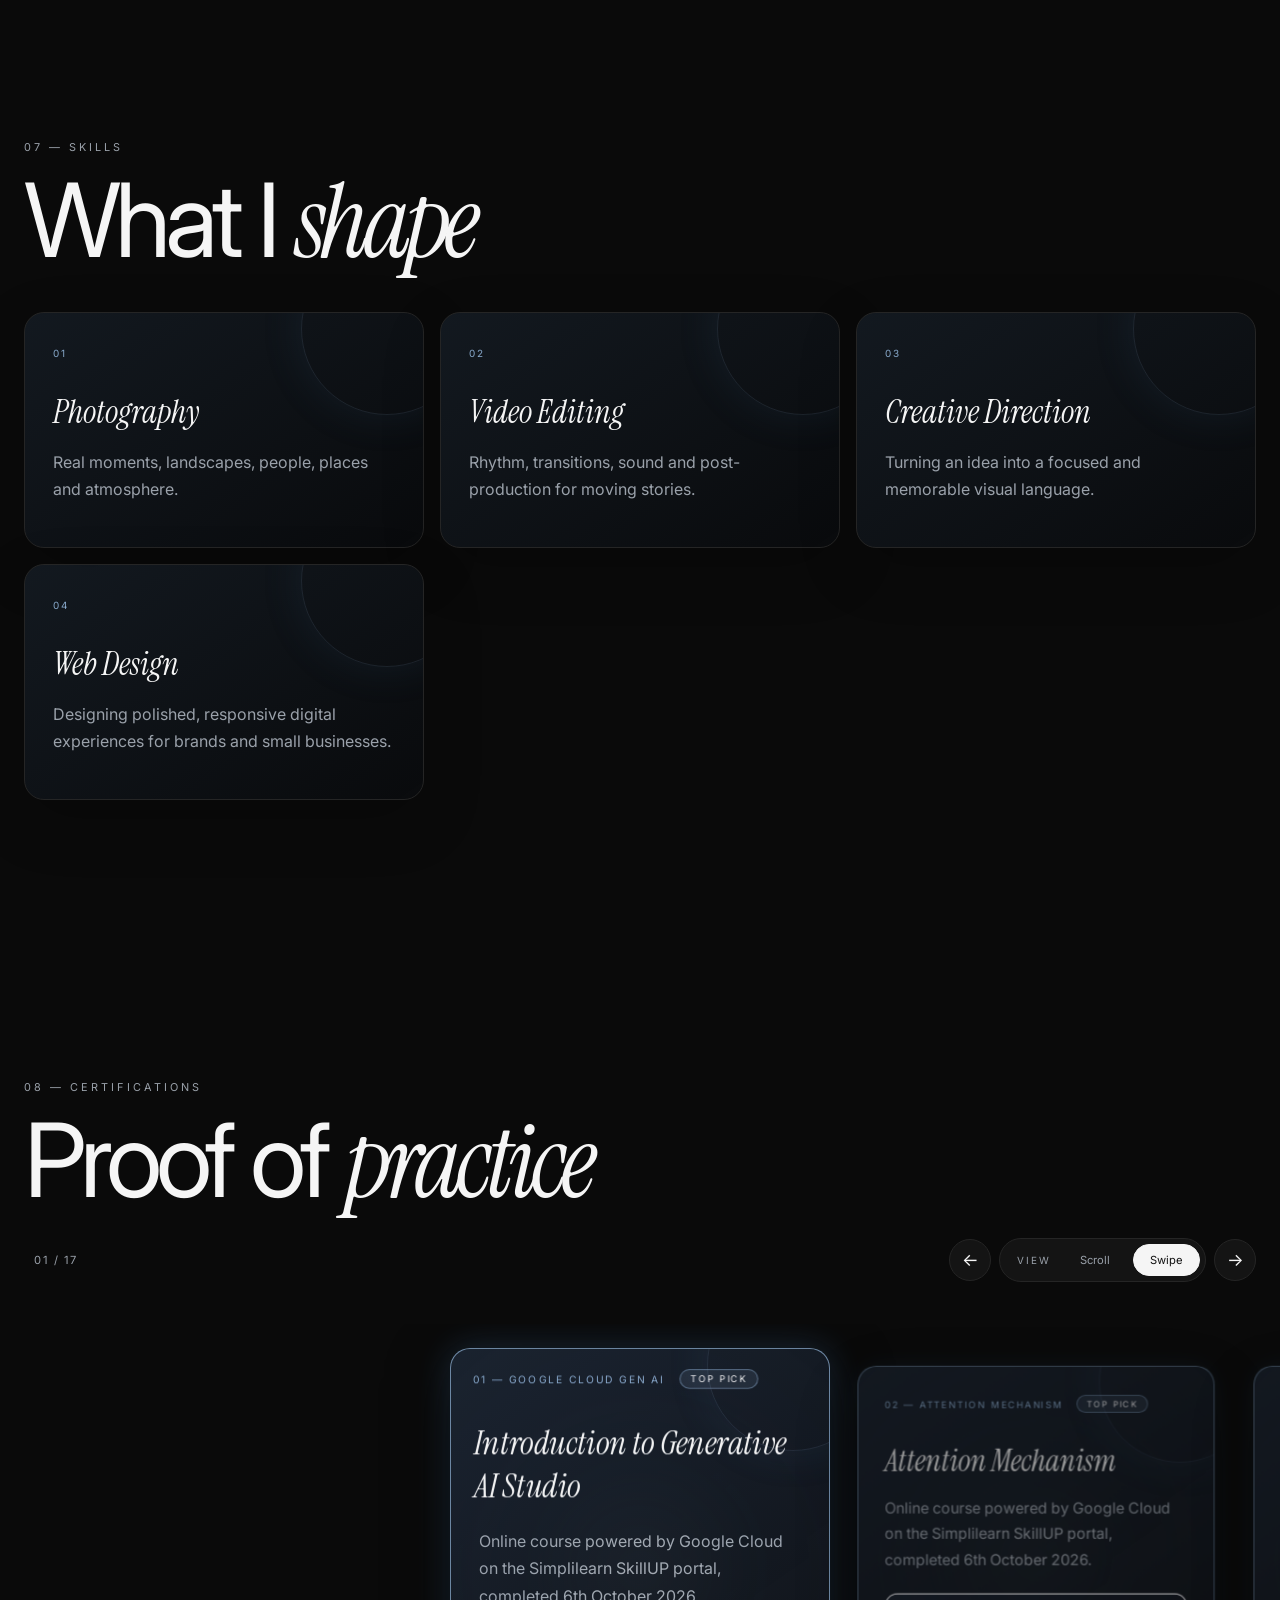
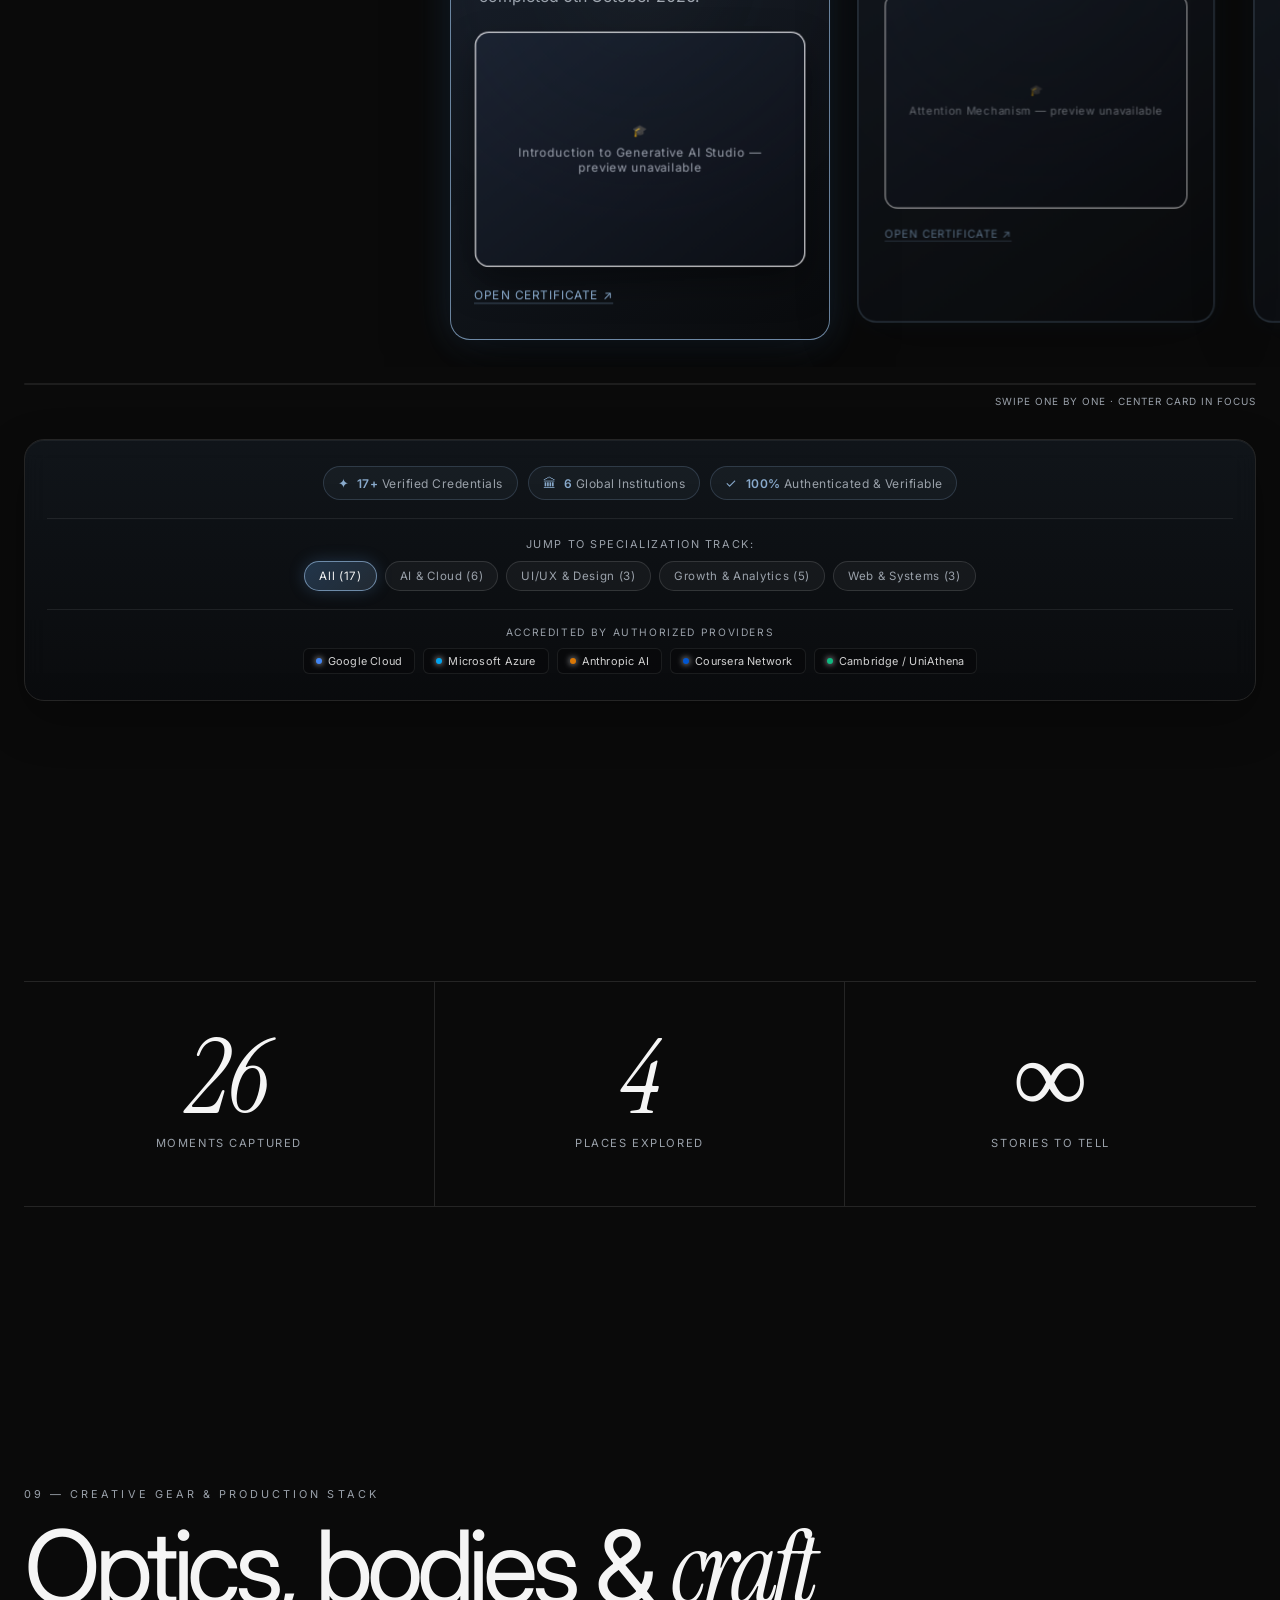
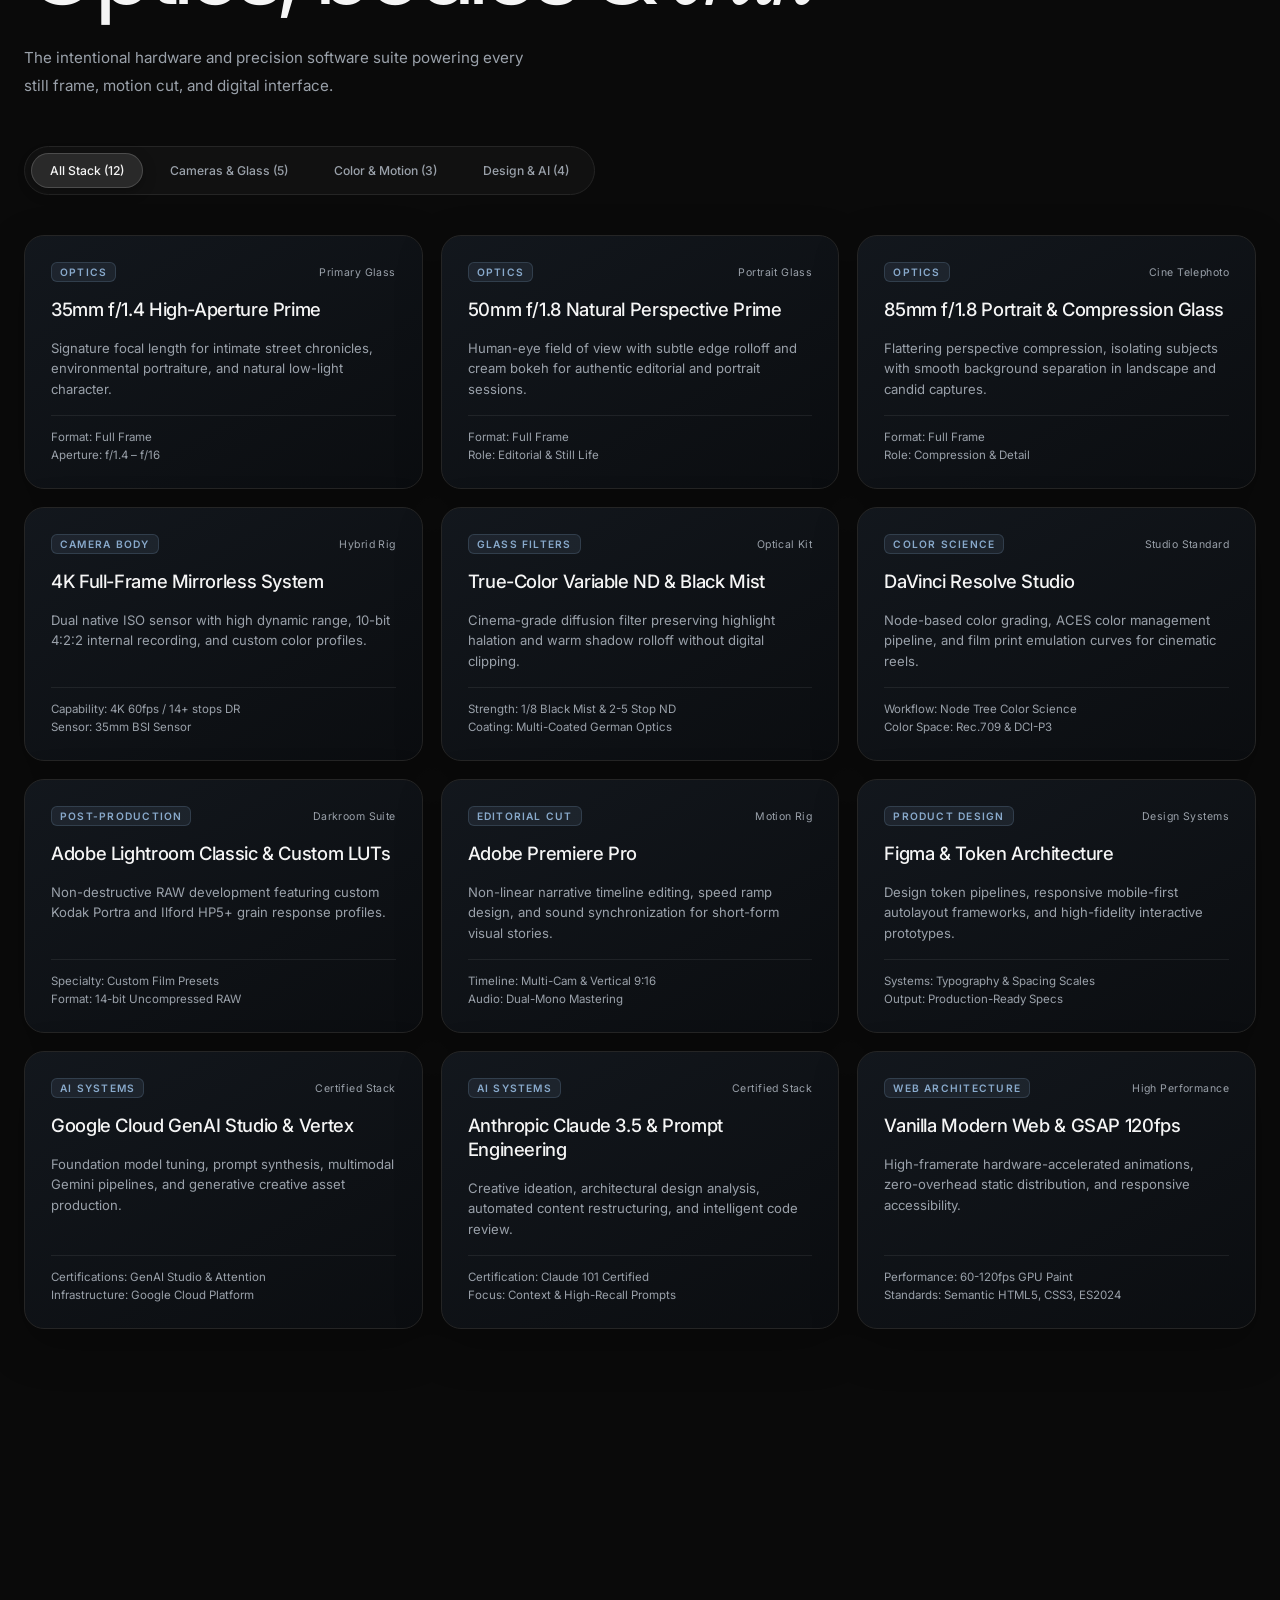
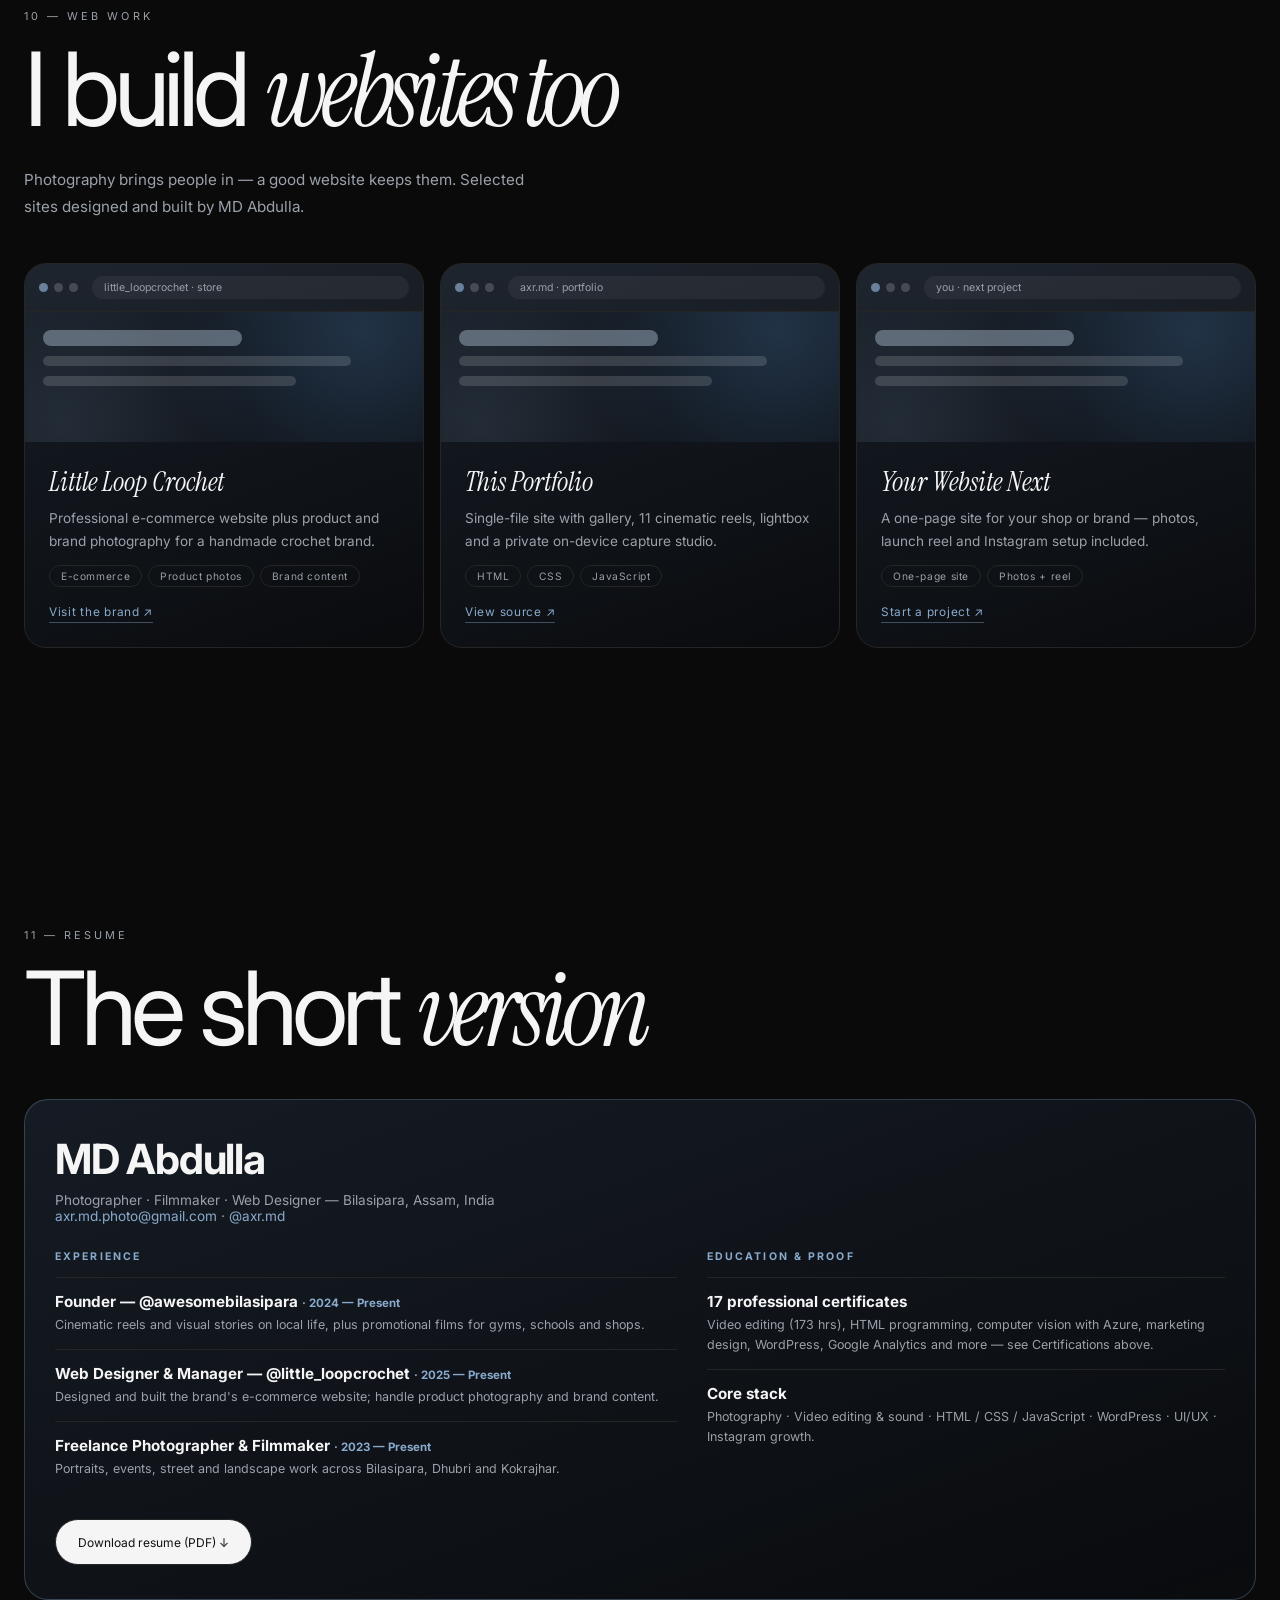
==== commit 3b51f396: "Fix invisible photos: reveals never re-hide, gallery uses live observer" ====
--- a/index.html
+++ b/index.html
@@ -7040,7 +7040,24 @@
       filters.appendChild(button);
     });
 
+    /* Gallery reveal: IntersectionObserver, not ScrollTrigger. Lazy
+       images constantly reflow the masonry columns, which leaves
+       pre-computed trigger positions stale and cards stuck invisible.
+       The observer uses live geometry and reveals each card once. */
+    const galleryReveal =
+      ("IntersectionObserver" in window)
+        ? new IntersectionObserver(entries => {
+            entries.forEach(entry => {
+              if (entry.isIntersecting) {
+                entry.target.classList.add("is-in");
+                galleryReveal.unobserve(entry.target);
+              }
+            });
+          }, { threshold: .1, rootMargin: "0px 0px -4% 0px" })
+        : null;
+
     function renderGallery() {
+      if (galleryReveal) galleryReveal.disconnect();
       galleryGrid.innerHTML = "";
 
       const visiblePhotos =
@@ -7106,27 +7123,15 @@
           }
         });
 
+        if (!reduceMotion && galleryReveal) {
+          article.setAttribute("data-reveal", "");
+          galleryReveal.observe(article);
+        } else {
+          article.classList.add("is-in");
+        }
+
         galleryGrid.appendChild(article);
       });
-
-      if (!reduceMotion && window.gsap) {
-        gsap.fromTo(
-          ".photo-card",
-          {
-            opacity: 0,
-            y: 35,
-            scale: .94
-          },
-          {
-            opacity: 1,
-            y: 0,
-            scale: 1,
-            duration: .65,
-            stagger: .07,
-            ease: "power3.out"
-          }
-        );
-      }
 
       attachCardTilt();
     }
@@ -7870,7 +7875,7 @@
             scrollTrigger: {
               trigger: element,
               start: "top 82%",
-              toggleActions: "play none none reverse"
+              toggleActions: "play none none none"
             }
           });
         });
@@ -7888,29 +7893,14 @@
             scrollTrigger: {
               trigger: element,
               start: "top 88%",
-              toggleActions: "play none none reverse"
+              toggleActions: "play none none none"
             }
           });
         });
 
-      gsap.utils
-        .toArray(".photo-card")
-        .forEach((card, index) => {
-          gsap.from(card, {
-            opacity: 0,
-            y: 55,
-            scale: .96,
-            duration: .8,
-            delay: (index % 3) * .08,
-            ease: "power3.out",
-            scrollTrigger: {
-              trigger: card,
-              start: "top 90%",
-              toggleActions: "play none none reverse"
-            }
-          });
-        });
-
+      /* Photo-cards reveal via IntersectionObserver (see renderGallery):
+         live positions, no stale ScrollTrigger math in the masonry
+         columns, and they never re-hide. GSAP stays off them. */
       gsap.utils
         .toArray(".journal-card")
         .forEach((card, index) => {
@@ -7922,7 +7912,7 @@
             scrollTrigger: {
               trigger: card,
               start: "top 88%",
-              toggleActions: "play none none reverse"
+              toggleActions: "play none none none"
             }
           });
         });
@@ -7943,7 +7933,7 @@
             scrollTrigger: {
               trigger: card,
               start: "top 90%",
-              toggleActions: "play none none reverse"
+              toggleActions: "play none none none"
             }
           });
         });
@@ -7956,7 +7946,7 @@
         scrollTrigger: {
           trigger: ".contact-actions",
           start: "top 92%",
-          toggleActions: "play none none reverse"
+          toggleActions: "play none none none"
         }
       });
 
@@ -7972,7 +7962,7 @@
               scrollTrigger: {
                 trigger: image,
                 start: "top 90%",
-                toggleActions: "play none none reverse"
+                toggleActions: "play none none none"
               }
             });
           });
@@ -7990,7 +7980,7 @@
             scrollTrigger: {
               trigger: number,
               start: "top 85%",
-              toggleActions: "play none none reverse"
+              toggleActions: "play none none none"
             }
           });
         });
